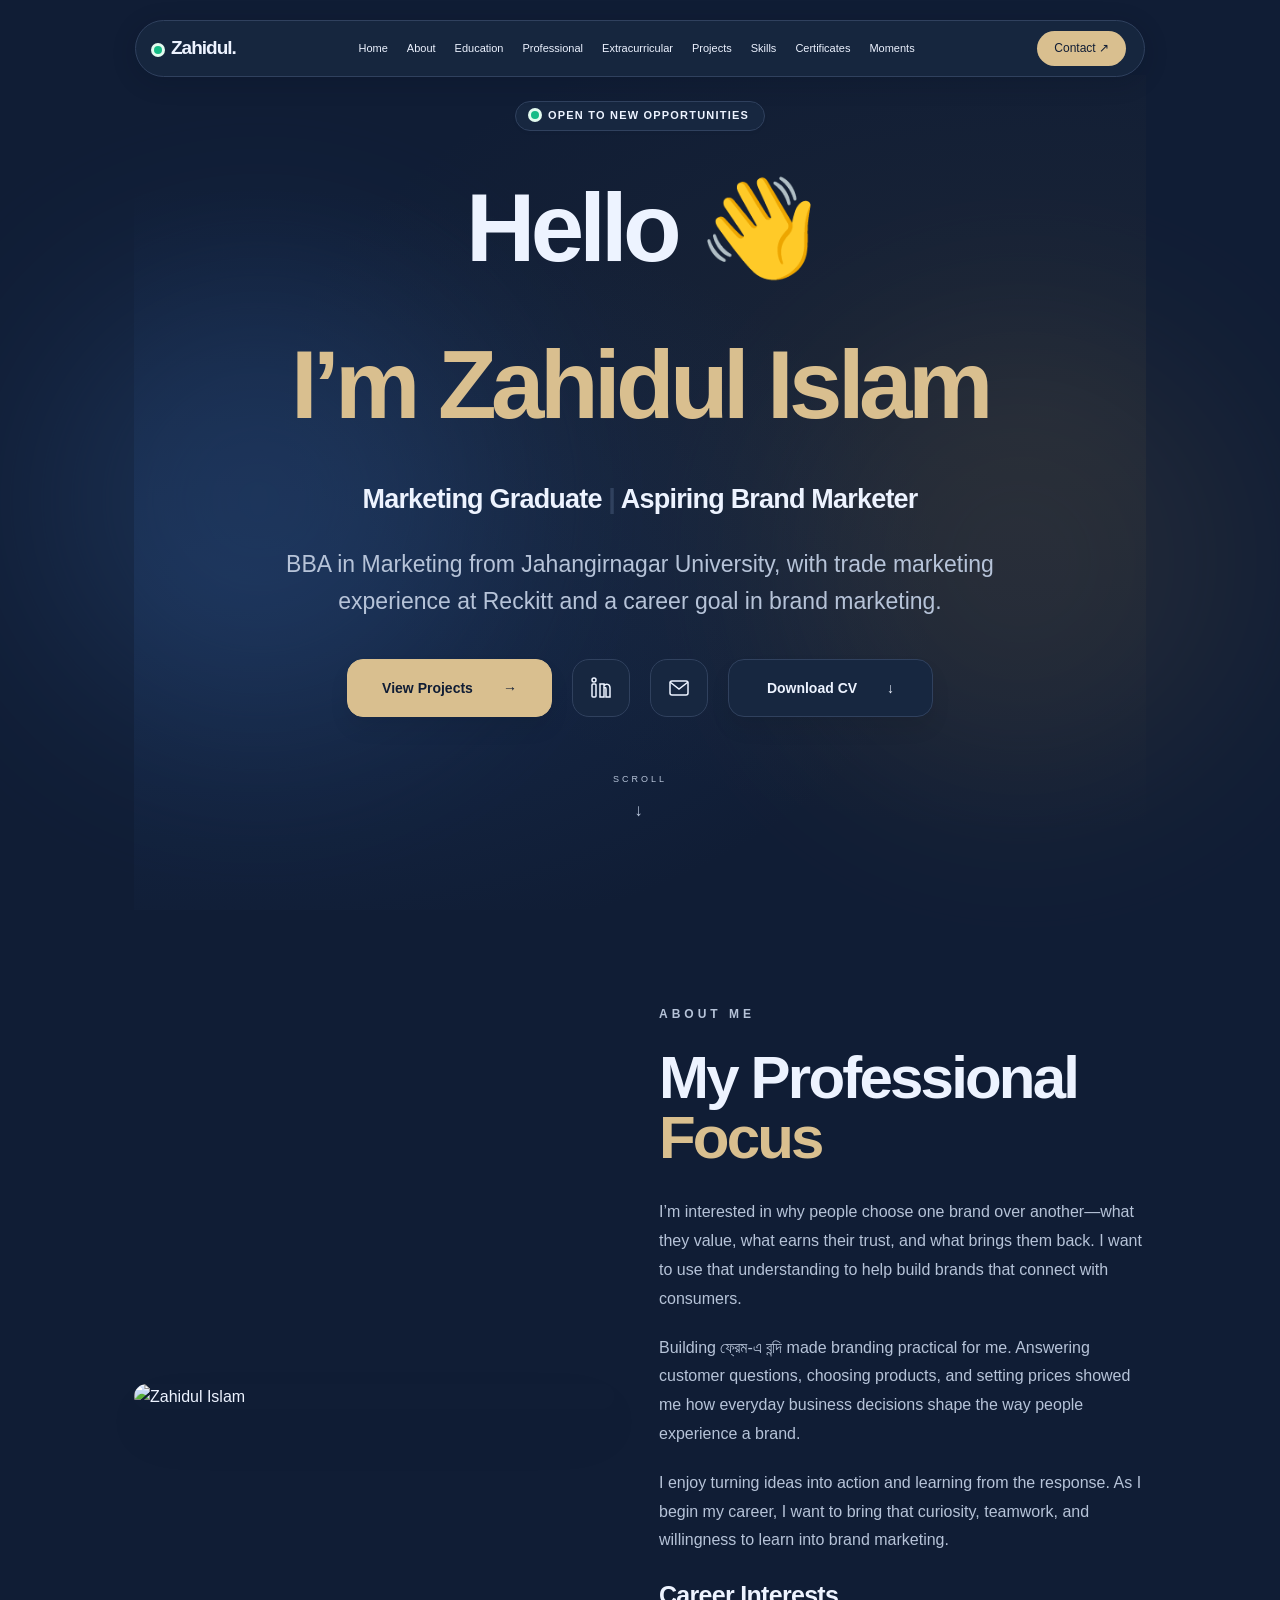
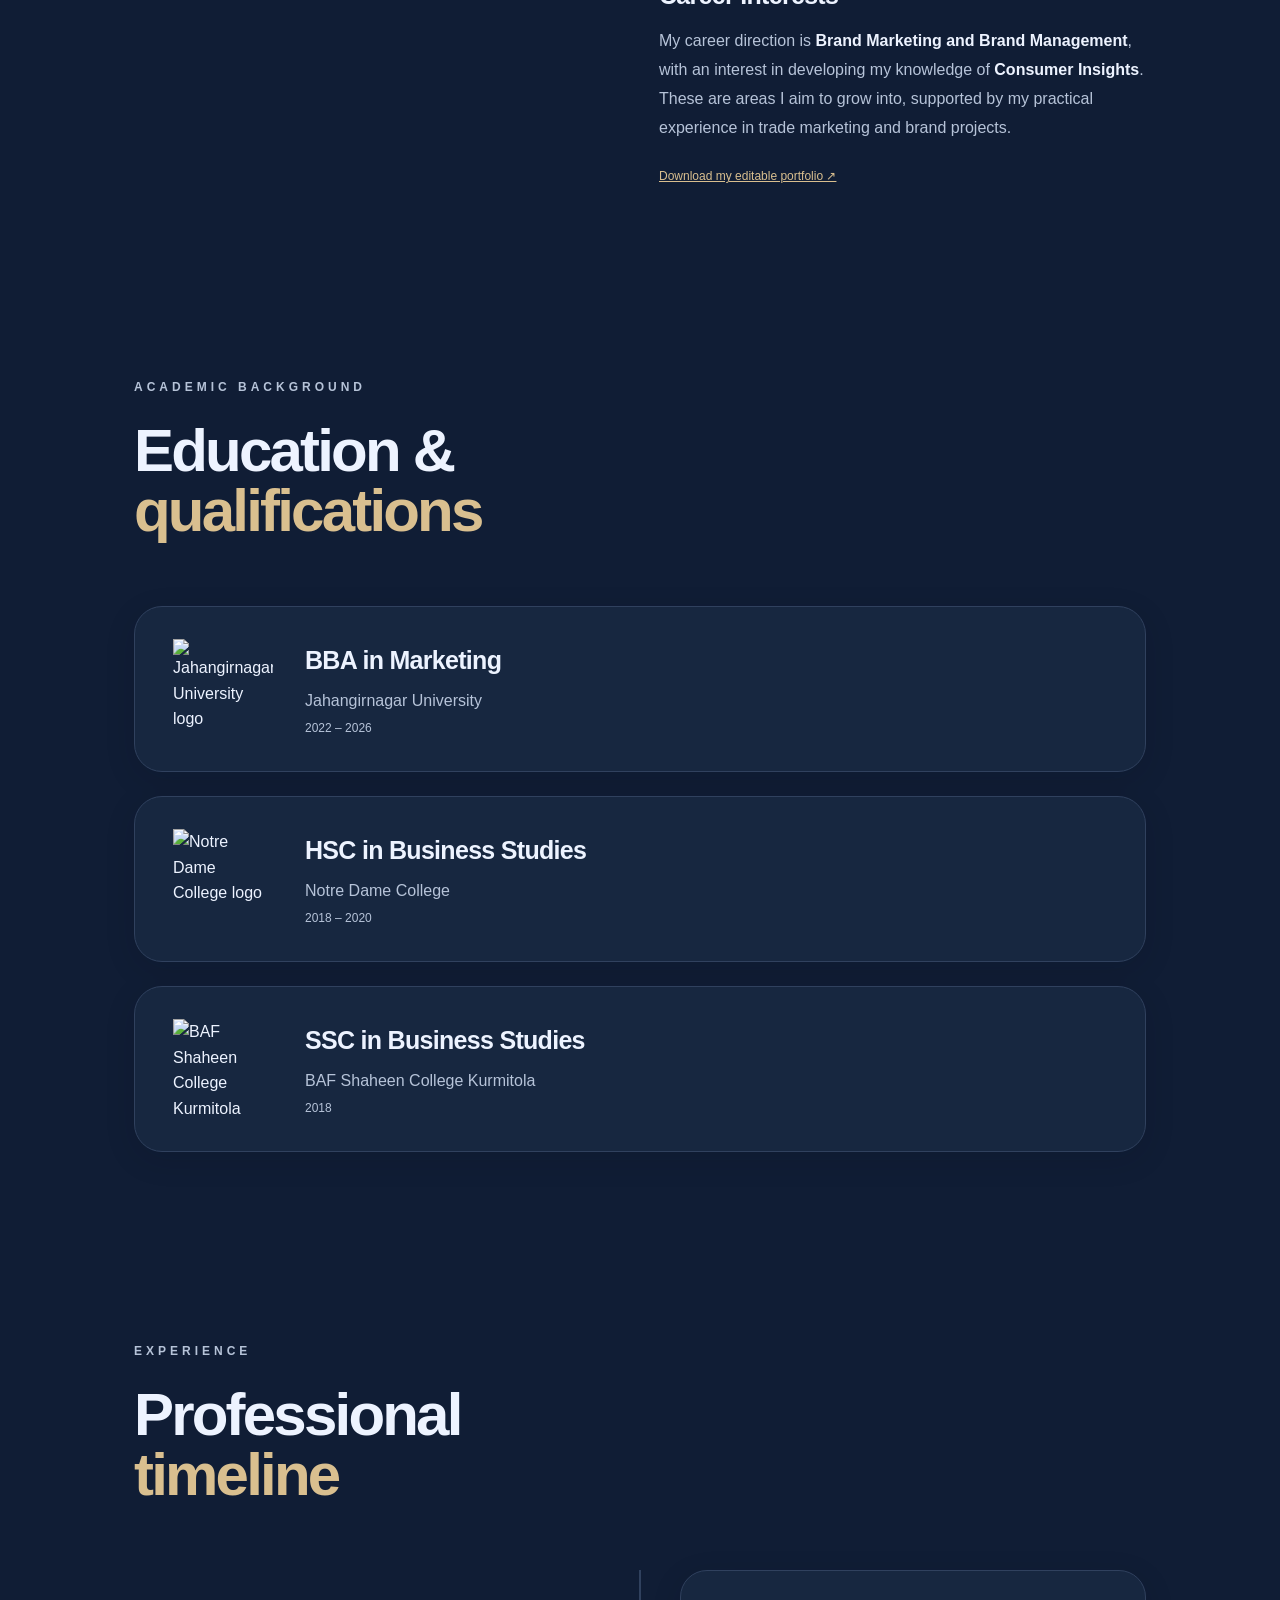
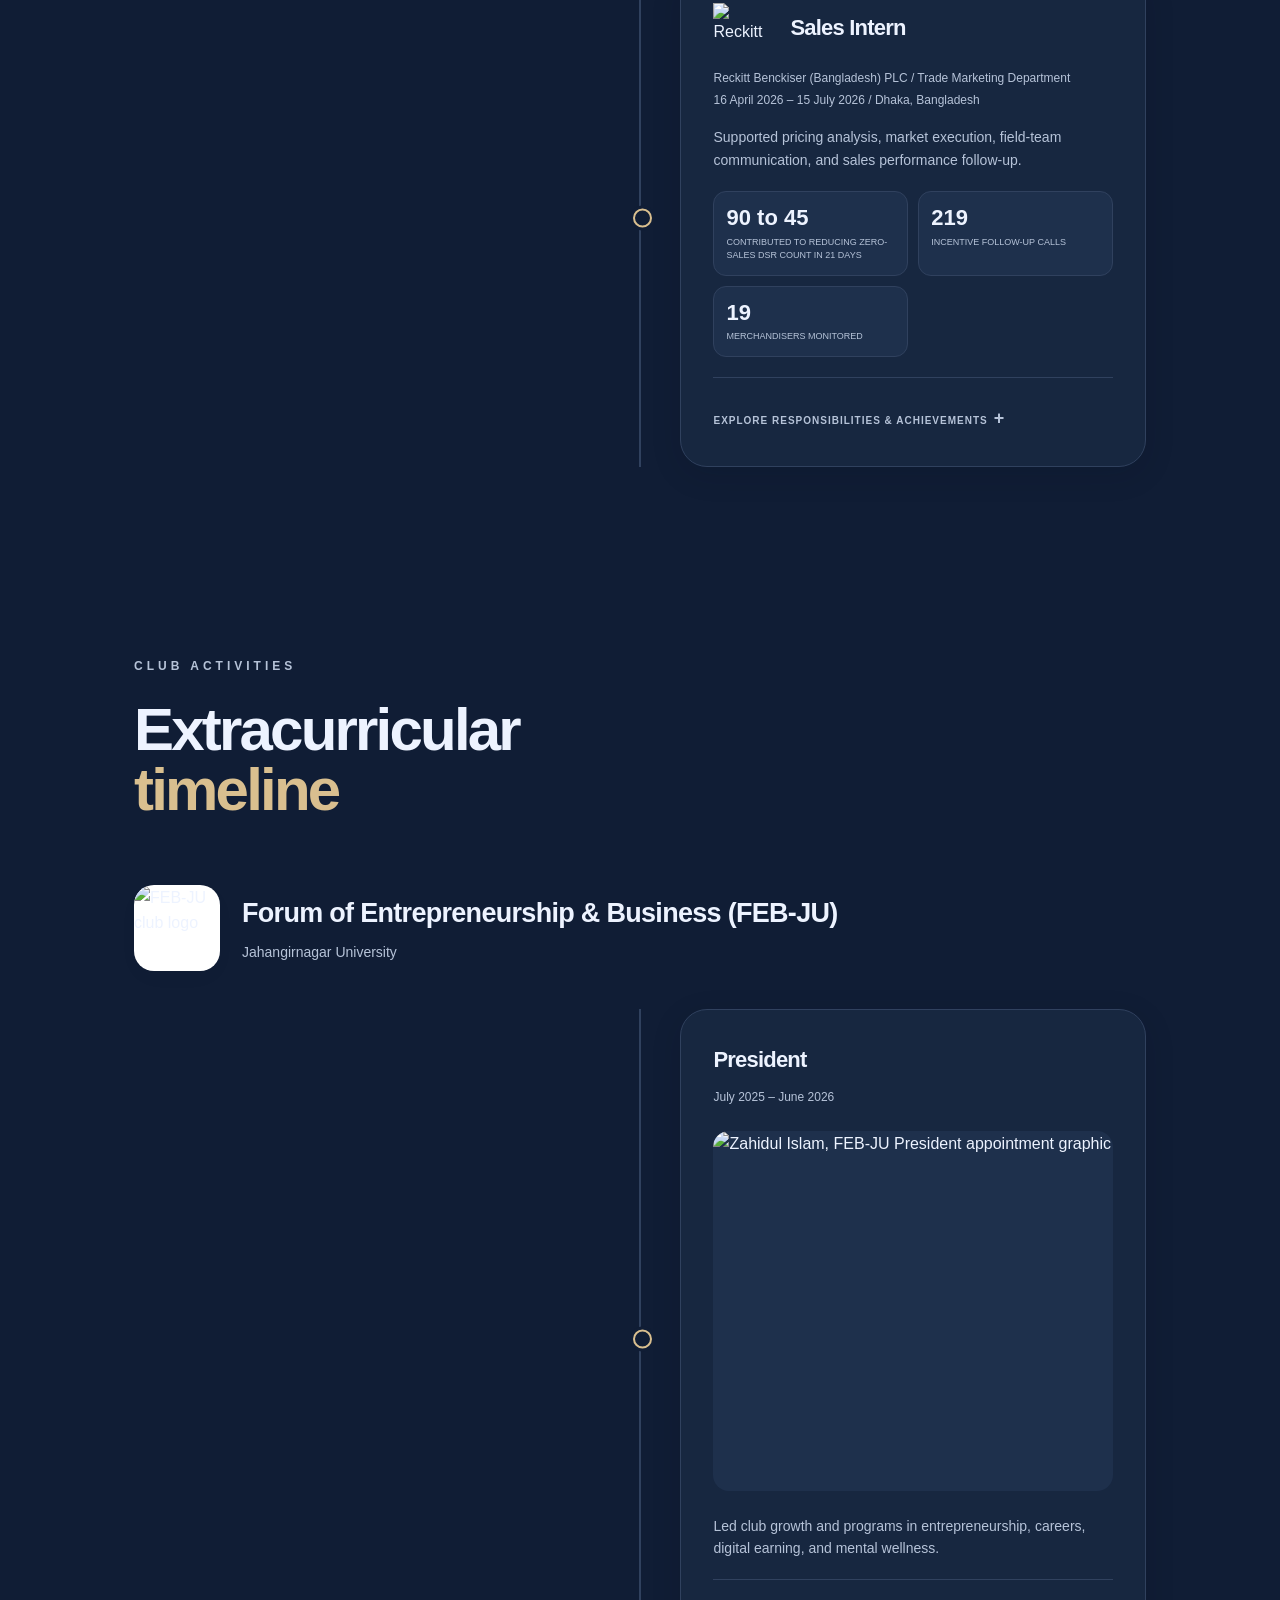
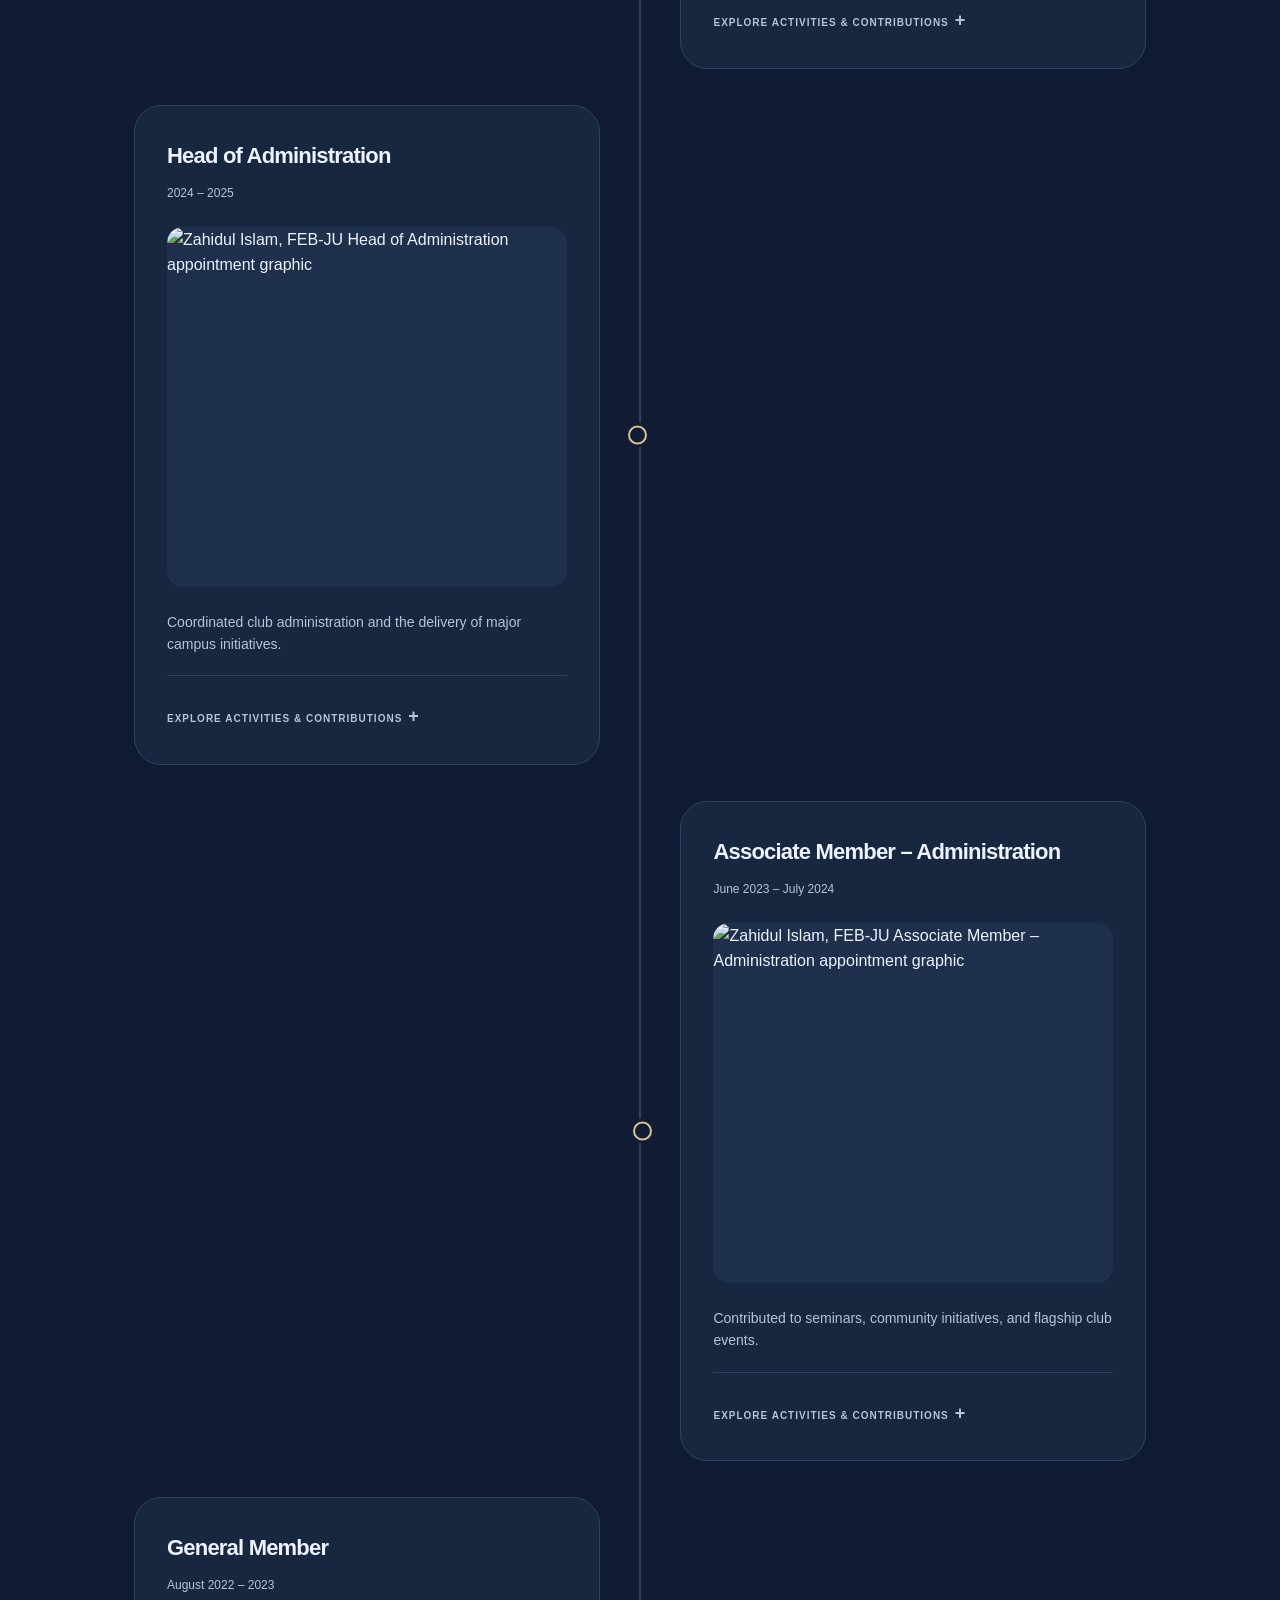
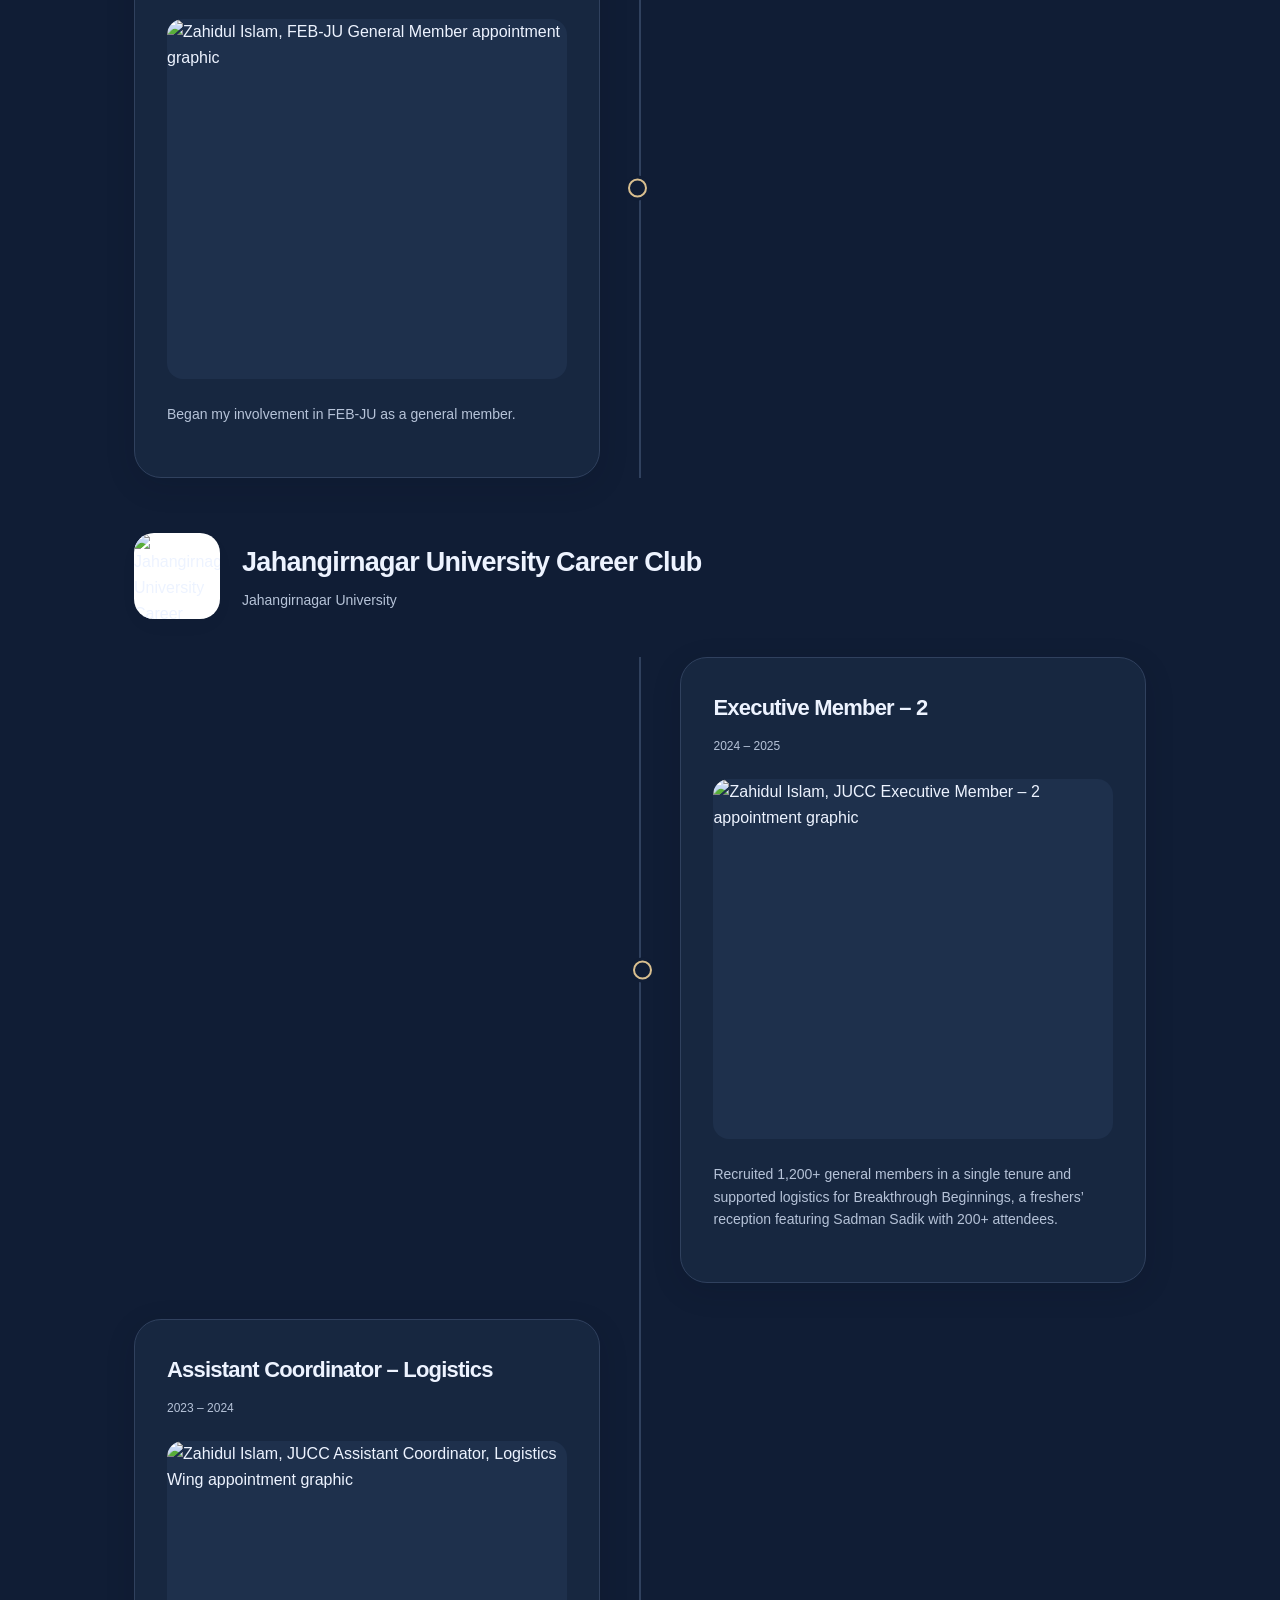
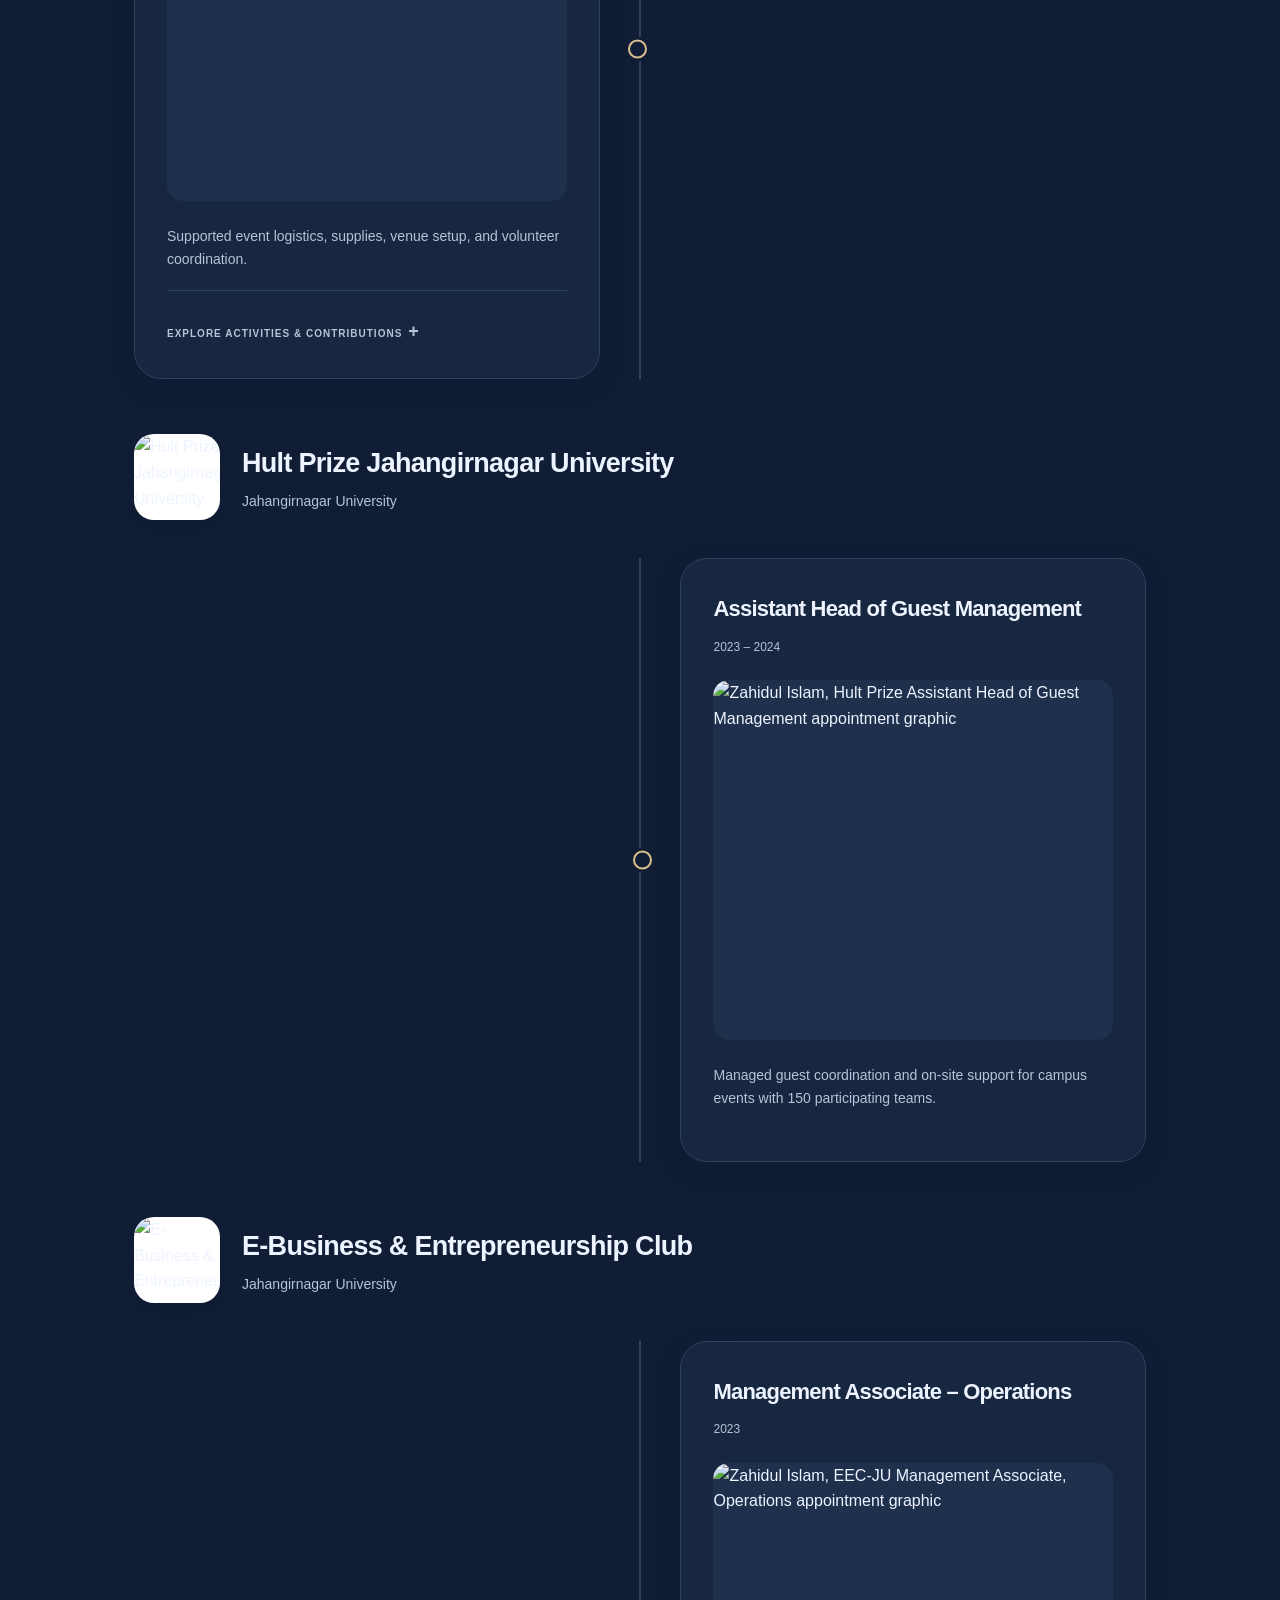
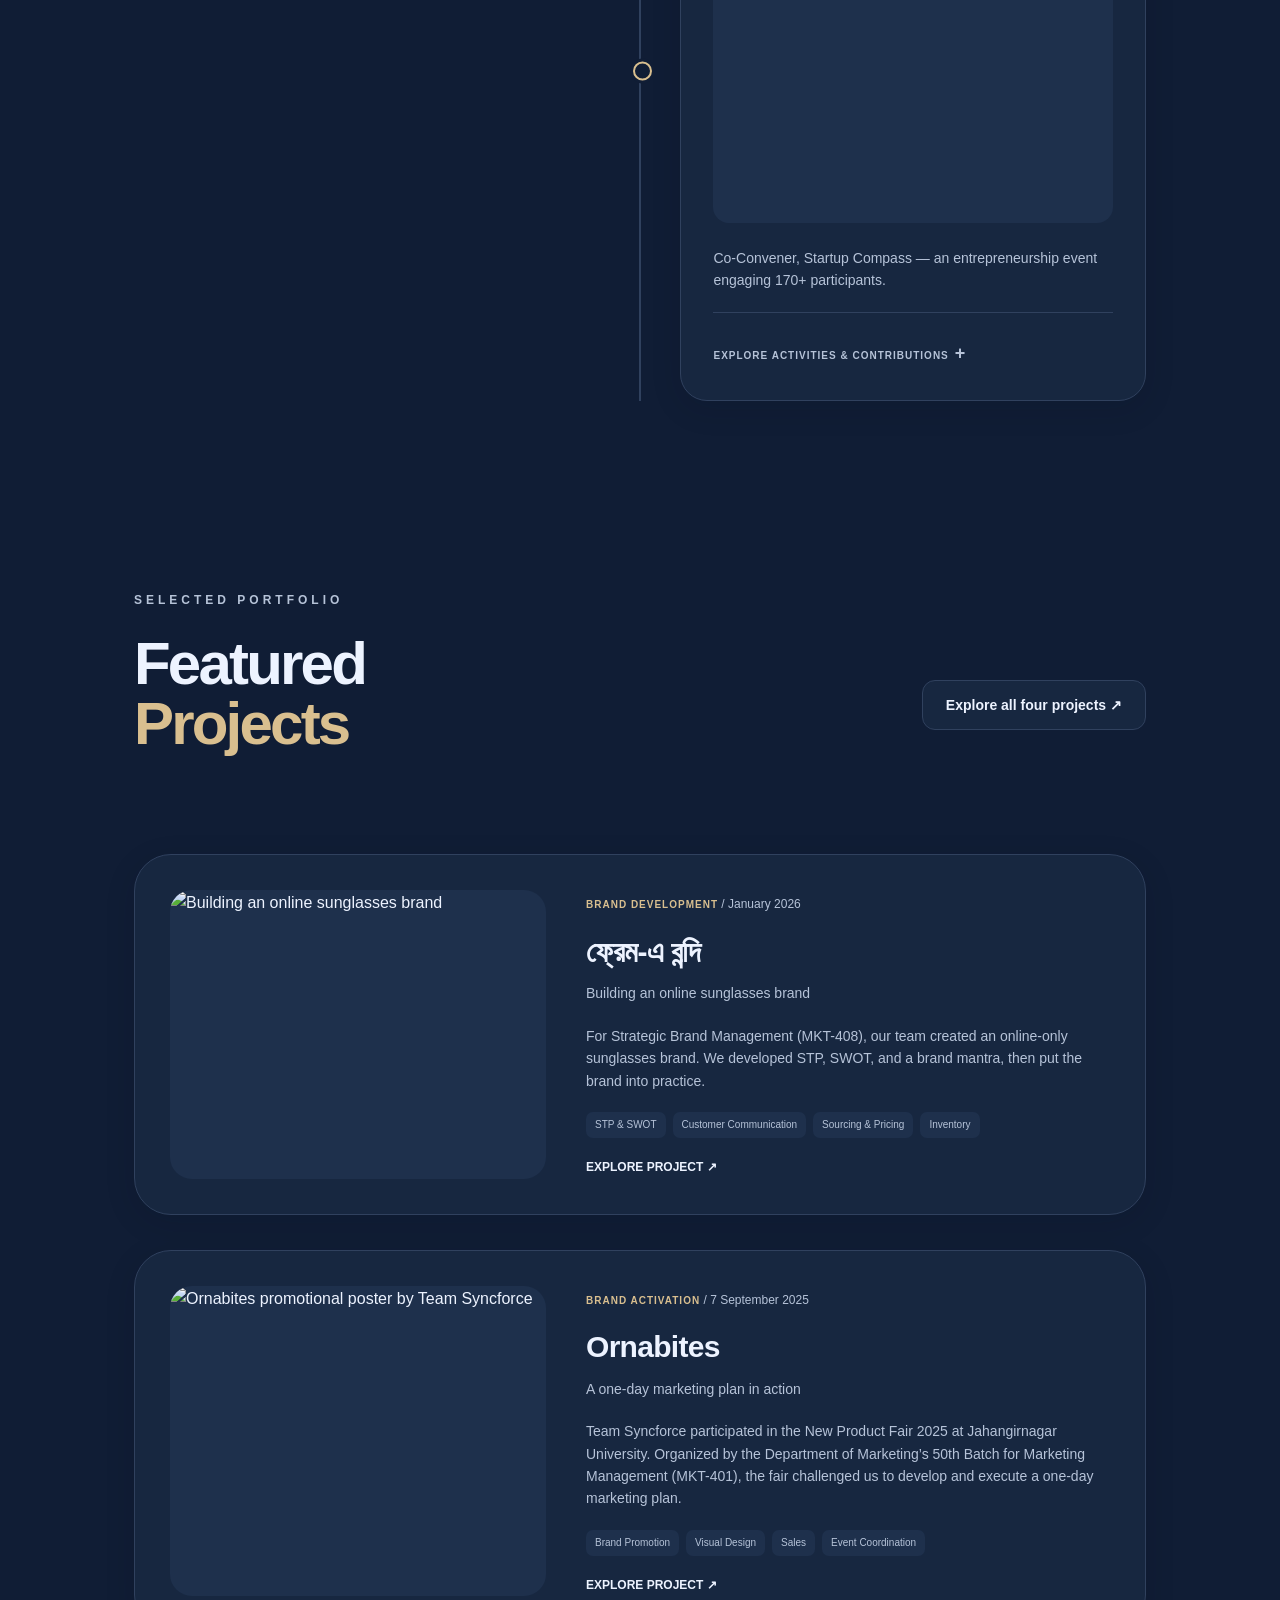
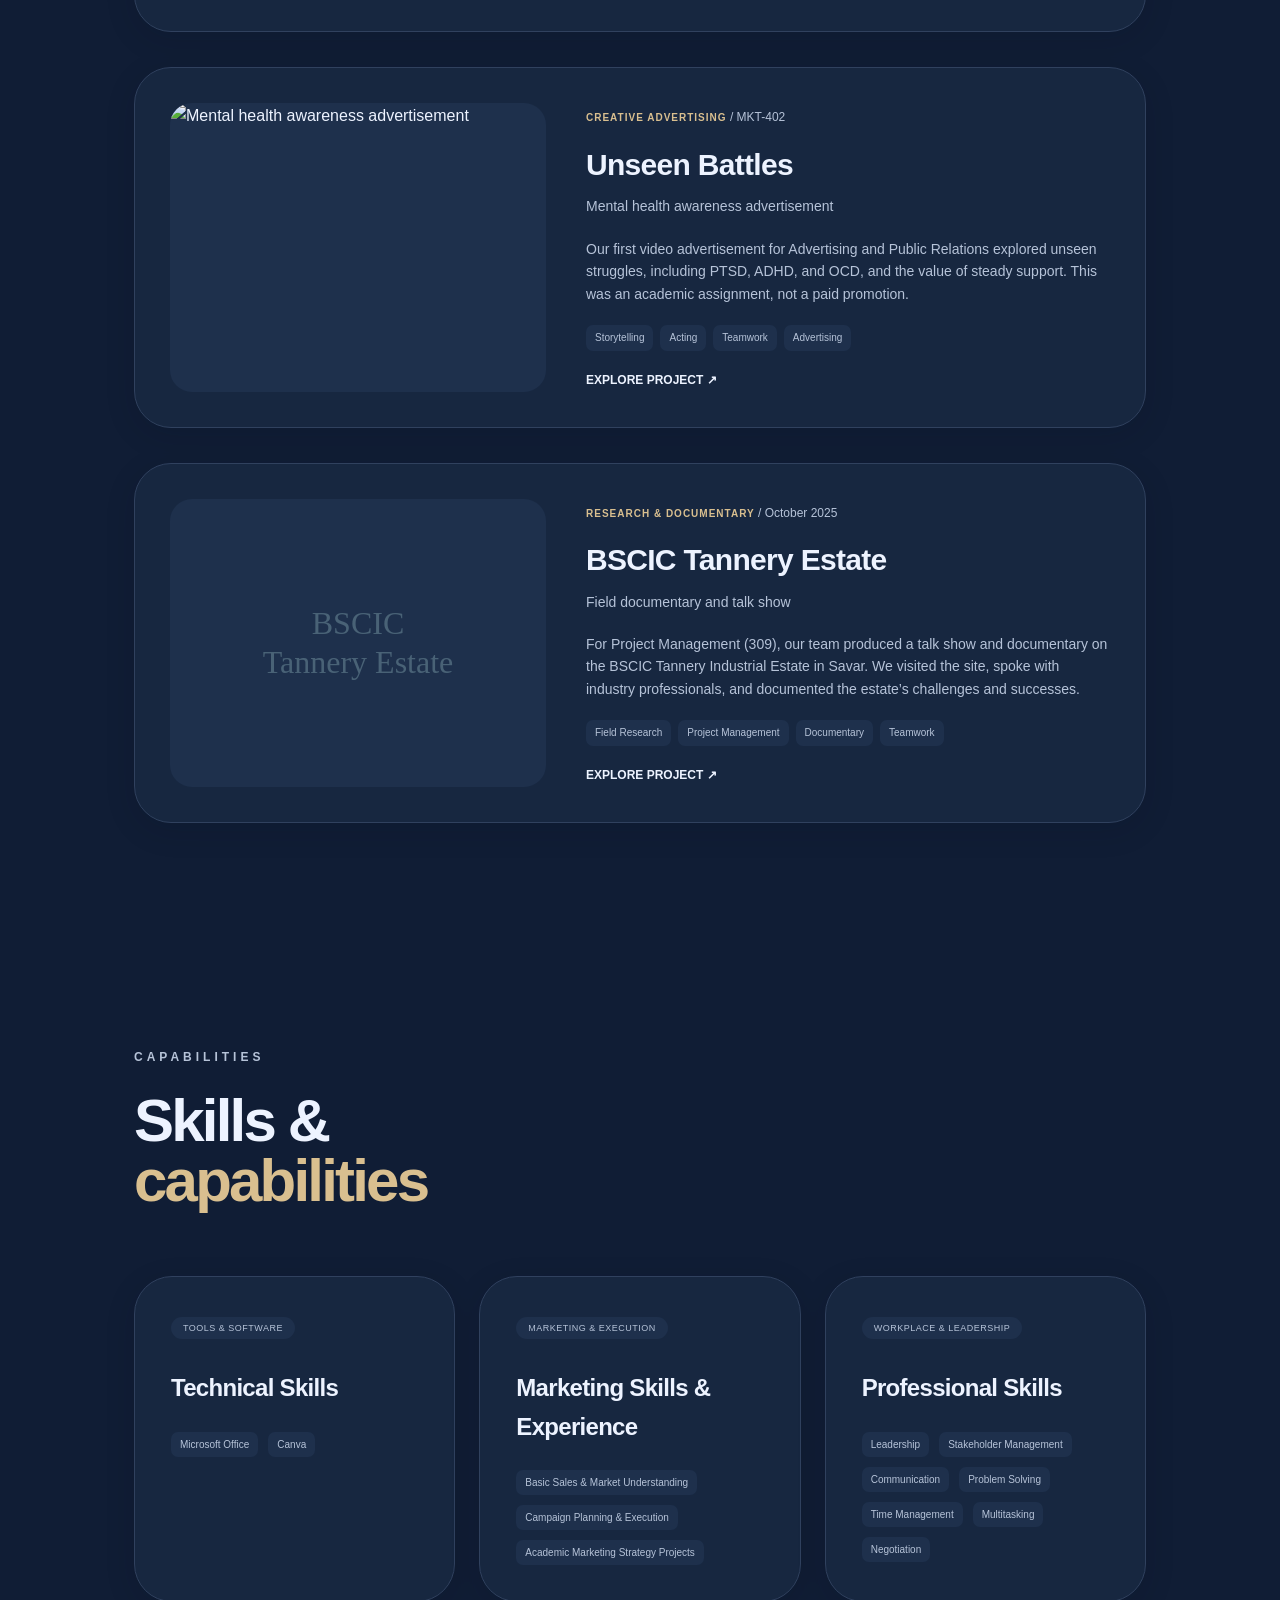
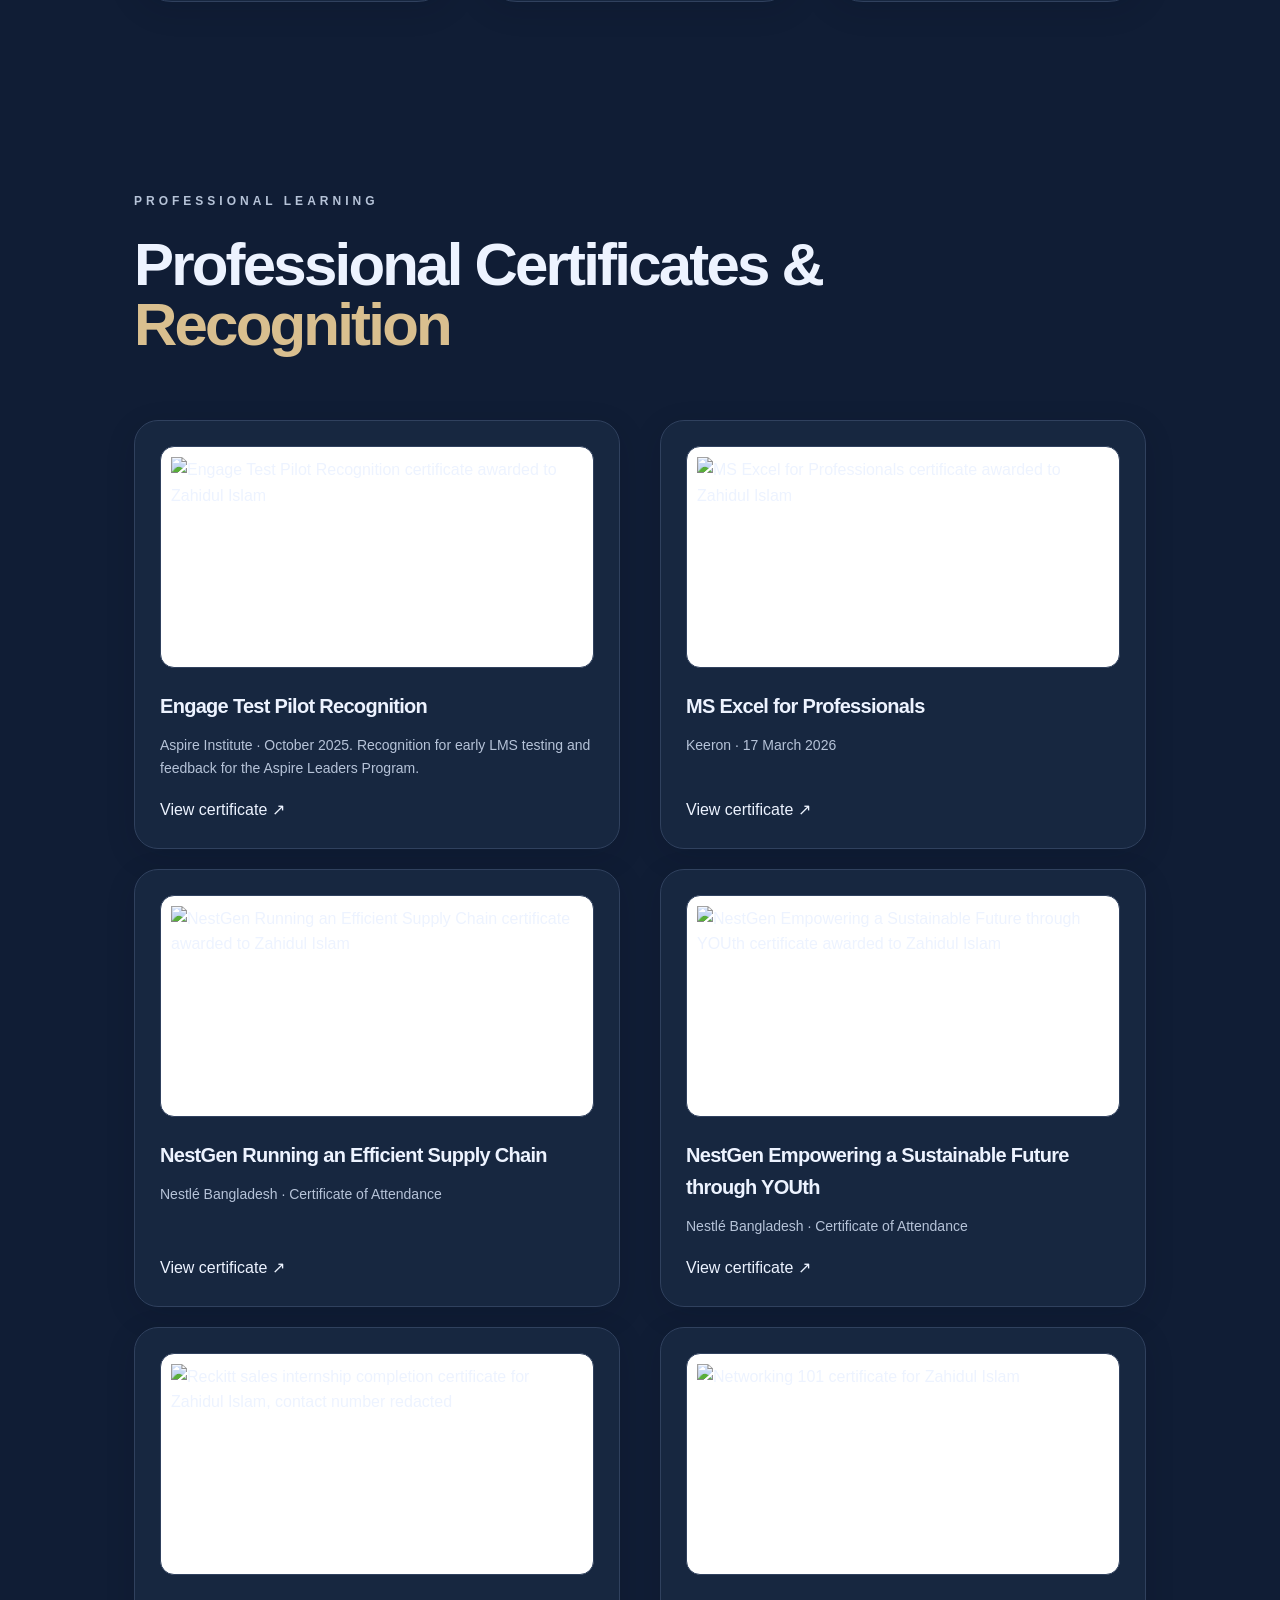
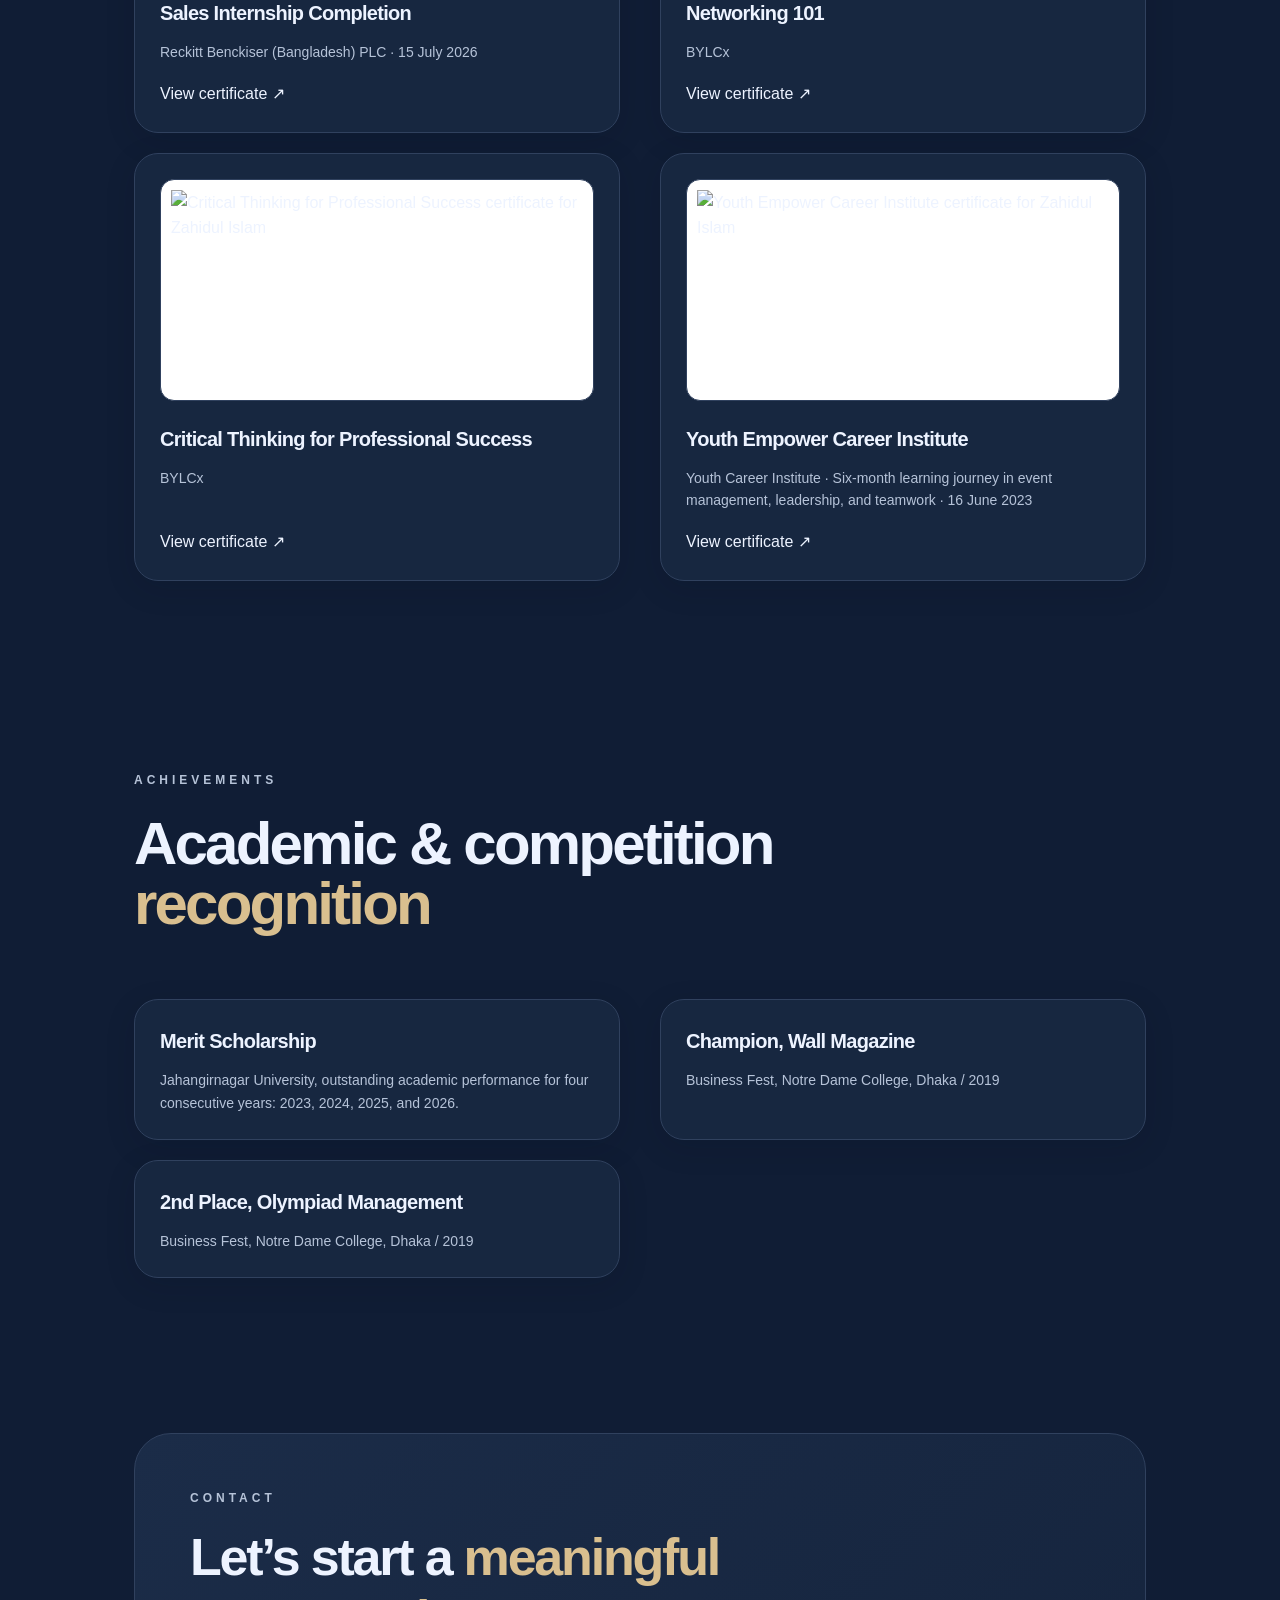
==== index.html @ faadec03 "Add files via upload" ====
<!doctype html><html lang="en"><head><meta charset="utf-8"><meta name="viewport" content="width=device-width,initial-scale=1"><title>Zahidul Islam | Profile Portfolio</title><meta name="description" content="Marketing graduate from Jahangirnagar University. Explore Zahidul Islam’s trade marketing experience, brand projects, and student leadership."><link rel="stylesheet" href="/fonts.css"><link rel="stylesheet" href="/style.css"><link rel="icon" href="/favicon.ico" sizes="any"><link rel="icon" type="image/svg+xml" href="/favicon.svg"><link rel="apple-touch-icon" href="/apple-touch-icon.png"></head><body><div class="cursor-glow" aria-hidden="true"></div><header><a class="brand" href="/"><i class="green"></i>Zahidul.</a><button class="menu" aria-expanded="false" aria-controls="navlinks">Menu</button><nav class="navlinks" id="navlinks" aria-label="Main navigation"><a href="/">Home</a><a href="/#about">About</a><a href="/#education">Education</a><a href="/#experience">Professional</a><a href="/#extracurricular">Extracurricular</a><a href="/#projects">Projects</a><a href="/#skills">Skills</a><a href="/#certificates">Certificates</a><a href="/#moments">Moments</a></nav><a class="contact-link" href="/#contact">Contact ↗</a></header><main><section class="hero"><div class="status"><i class="green"></i>OPEN TO NEW OPPORTUNITIES</div><h1>Hello <b class="wave" aria-hidden="true">👋</b><span class="animated-name" aria-label="I’m Zahidul Islam"><i style="--i:0">I</i><i style="--i:1">’</i><i style="--i:2">m</i><i style="--i:3">&nbsp;</i><i style="--i:4">Z</i><i style="--i:5">a</i><i style="--i:6">h</i><i style="--i:7">i</i><i style="--i:8">d</i><i style="--i:9">u</i><i style="--i:10">l</i><i style="--i:11">&nbsp;</i><i style="--i:12">I</i><i style="--i:13">s</i><i style="--i:14">l</i><i style="--i:15">a</i><i style="--i:16">m</i></span></h1><h2>Marketing Graduate <span class="dot-divider">|</span> Aspiring Brand Marketer</h2><p>BBA in Marketing from Jahangirnagar University, with trade marketing experience at Reckitt and a career goal in brand marketing.</p><div class="actions"><a class="btn" href="/#projects">View Projects <span>→</span></a><a class="social-icon" aria-label="LinkedIn profile" href="https://www.linkedin.com/in/zahidul-islam1766" target="_blank" rel="noopener"><svg viewBox="0 0 24 24" fill="none" stroke="currentColor" stroke-width="1.5" aria-hidden="true"><rect x="3" y="8" width="4" height="13" rx="1"/><circle cx="5" cy="4" r="2"/><path d="M11 21V8h4v2c2-3 6-2 6 2v9h-4v-8c0-2-2-2-2 0v8z"/></svg></a><a class="social-icon" aria-label="Send email" href="mailto:zahidul.faysal02@gmail.com"><svg viewBox="0 0 24 24" fill="none" stroke="currentColor" stroke-width="1.5" aria-hidden="true"><rect x="3" y="5" width="18" height="14" rx="2"/><path d="m3 6 9 7 9-7"/></svg></a><a class="btn secondary" href="/assets/Zahidul-Islam-CV.pdf" download="Zahidul-Islam-CV.pdf">Download CV <span aria-hidden="true">↓</span></a></div><a class="scroll-cue" href="#about">SCROLL<span>↓</span></a></section>
<section class="section about" id="about"><img class="portrait" src="/assets/zahidul-full-portrait.png" alt="Zahidul Islam" width="1427" height="1102"><div><div class="kicker">About Me</div><h2>My Professional <span>Focus</span></h2><p>I’m interested in why people choose one brand over another—what they value, what earns their trust, and what brings them back. I want to use that understanding to help build brands that connect with consumers.</p><p>Building ফ্রেম-এ বন্দি made branding practical for me. Answering customer questions, choosing products, and setting prices showed me how everyday business decisions shape the way people experience a brand.</p><p>I enjoy turning ideas into action and learning from the response. As I begin my career, I want to bring that curiosity, teamwork, and willingness to learn into brand marketing.</p><div class="career-interests"><h3>Career Interests</h3><p>My career direction is <strong>Brand Marketing and Brand Management</strong>, with an interest in developing my knowledge of <strong>Consumer Insights</strong>. These are areas I aim to grow into, supported by my practical experience in trade marketing and brand projects.</p></div><a class="download" href="/assets/Zahidul_Islam_Portfolio.pptx" download>Download my editable portfolio ↗</a></div></section>
<section class="section" id="education"><div class="kicker">Academic Background</div><h2>Education & <span>qualifications</span></h2><div class="education-list">
<article class="education-entry"><img src="/assets/ju-logo-updated.jpg" alt="Jahangirnagar University logo" loading="lazy" width="790" height="452"><div><h3>BBA in Marketing</h3><p>Jahangirnagar University</p><div class="meta">2022 – 2026</div></div></article>
<article class="education-entry"><img src="/assets/ndc-logo-v2.png" alt="Notre Dame College logo" loading="lazy" width="554" height="554"><div><h3>HSC in Business Studies</h3><p>Notre Dame College</p><div class="meta">2018 – 2020</div></div></article>
<article class="education-entry"><img src="/assets/baf-logo.png" alt="BAF Shaheen College Kurmitola logo" loading="lazy" width="165" height="148"><div><h3>SSC in Business Studies</h3><p>BAF Shaheen College Kurmitola</p><div class="meta">2018</div></div></article>
</div></section>
<section class="section" id="experience"><div class="kicker">Experience</div><h2>Professional <span>timeline</span></h2><div class="timeline">
<article class="experience"><div class="role-heading"><img class="employer-logo" src="/assets/reckitt-logo.svg" alt="Reckitt logo" width="104" height="55"><h3>Sales Intern</h3></div><div class="meta">Reckitt Benckiser (Bangladesh) PLC / Trade Marketing Department<br>16 April 2026 – 15 July 2026 / Dhaka, Bangladesh</div><p class="lead">Supported pricing analysis, market execution, field-team communication, and sales performance follow-up.</p><div class="metrics"><div><strong>90 to 45</strong><small>CONTRIBUTED TO REDUCING ZERO-SALES DSR COUNT IN 21 DAYS</small></div><div><strong>219</strong><small>INCENTIVE FOLLOW-UP CALLS</small></div><div><strong>19</strong><small>MERCHANDISERS MONITORED</small></div></div><details><summary>Explore responsibilities &amp; achievements</summary><div class="responsibility-groups"><div class="responsibility-group"><h4>Pricing Analysis</h4><ul><li>Updated online competitor prices twice weekly to support pricing and market-positioning decisions.</li><li>Calculated Effective Trade Price after discounts and trade offers to support trade-pricing evaluation.</li></ul></div><div class="responsibility-group"><h4>Market Execution</h4><ul><li>Visited distribution houses and retail outlets to observe sales operations, target execution, retailer relationships, and market activities.</li><li>Maintained the CM Tracker to monitor 19 merchandisers, shelf space, and product placement across outlets.</li></ul></div><div class="responsibility-group"><h4>Field-Team Follow-up</h4><ul><li>Contributed to reducing the zero-sales DSR count from 90 to 45 within 21 days through follow-up.</li><li>Conducted 219 calls regarding DSR incentive awareness and performance achievement.</li></ul></div><div class="responsibility-group"><h4>Data Analysis</h4><ul><li>Updated Eco SKU mapping files by brand, variant, and pack size.</li><li>Analyzed population, household, income, and expenditure data using BBS Census and HIES datasets.</li></ul></div></div></details></article>
</div></section>
<section class="section" id="extracurricular"><div class="kicker">Club Activities</div><h2>Extracurricular <span>timeline</span></h2><div class="club-group" id="feb-ju"><div class="club-heading"><img class="club-logo" src="/assets/feb-logo.jpg" alt="FEB-JU club logo" width="1948" height="1948"><div><h3>Forum of Entrepreneurship & Business (FEB-JU)</h3><p>Jahangirnagar University</p></div></div><div class="timeline"><article class="experience"><h4>President</h4><div class="meta">July 2025 – June 2026</div><img class="feb-role-photo" src="/assets/feb-president-role.jpg" alt="Zahidul Islam, FEB-JU President appointment graphic" loading="lazy" width="1600" height="1600"><p class="lead">Led club growth and programs in entrepreneurship, careers, digital earning, and mental wellness.</p><details><summary>Explore activities & contributions</summary><ul class="activity-list"><li><strong>Interactive Cares Workshop</strong><br>Hosted a session with 150+ students on earning through game map creation.</li><li><strong>Business & Mental Wellness Seminar</strong><br>Organized with Grameen Digital Healthcare Solutions, engaging 80+ students.</li><li><strong>FUTUREMAKERS Roadshow</strong><br>Organized Grameenphone’s roadshow at Jahangirnagar University with 230+ participants.</li><li><strong>Food Carnival</strong><br>Organized stalls where 30+ students prepared and sold food, encouraging them to explore entrepreneurship.</li><li><strong>BizQ 2.0</strong><br>Directed competition planning and delivery for 230+ participants, including participant selection, final rounds on campus, and team operations.</li><li><strong>Club Expansion &amp; Student Engagement</strong><br>Brought in and integrated around 200 new members. Arranged sessions on career development, digital earning, and mental well-being to increase involvement and strengthen external connections.</li><li><strong>Career Ragging 2.0</strong><br>Led the team in organizing the event with partner Transform BD, connecting student ambitions with professional insights through speaker sessions, questions, and direct interaction.</li></ul></details></article><article class="experience"><h4>Head of Administration</h4><div class="meta">2024 – 2025</div><img class="feb-role-photo" src="/assets/feb-admin-role.jpg" alt="Zahidul Islam, FEB-JU Head of Administration appointment graphic" loading="lazy" width="864" height="960"><p class="lead">Coordinated club administration and the delivery of major campus initiatives.</p><details><summary>Explore activities & contributions</summary><ul class="activity-list"><li><strong>Anti-Discrimination Graffiti Project</strong><br>Convened a seven-day project, coordinating smooth execution and active student involvement.</li><li><strong>Food Carnival</strong><br>Organized an event with 30+ student-led stalls, later sponsored by Ahar.</li><li><strong>BRAC Bank Career Talk</strong><br>Organized the event for 350+ participants and facilitated on-campus interviews for 45+ students, with many advancing to the next stage.</li></ul></details></article><article class="experience"><h4>Associate Member – Administration</h4><div class="meta">June 2023 – July 2024</div><img class="feb-role-photo" src="/assets/feb-associate-role.jpg" alt="Zahidul Islam, FEB-JU Associate Member – Administration appointment graphic" loading="lazy" width="877" height="1240"><p class="lead">Contributed to seminars, community initiatives, and flagship club events.</p><details><summary>Explore activities & contributions</summary><ul class="activity-list"><li><strong>Freelancing Career Seminar</strong><br>Led a seminar with 60+ participants.</li><li><strong>Tree Plantation Drive</strong><br>Led an initiative that planted 30 trees.</li><li><strong>FEBx Edge</strong><br>Co-convened the five-day flagship event with 60+ participants per session, including the final and prize-giving.</li><li><strong>Shanta Securities Seminar</strong><br>Contributed as co-convener to a seminar with 300+ participants.</li></ul></details></article><article class="experience"><h4>General Member</h4><div class="meta">August 2022 – 2023</div><img class="feb-role-photo" src="/assets/feb-general-role.jpg" alt="Zahidul Islam, FEB-JU General Member appointment graphic" loading="lazy" width="1600" height="1600"><p class="lead">Began my involvement in FEB-JU as a general member.</p></article></div></div><div class="club-group" id="jucc"><div class="club-heading"><img class="club-logo" src="/assets/jucc-logo.jpg" alt="Jahangirnagar University Career Club logo" width="960" height="896"><div><h3>Jahangirnagar University Career Club</h3><p>Jahangirnagar University</p></div></div><div class="timeline"><article class="experience"><h4>Executive Member – 2</h4><div class="meta">2024 – 2025</div><img class="feb-role-photo" src="/assets/jucc-executive-role.jpg" alt="Zahidul Islam, JUCC Executive Member – 2 appointment graphic" loading="lazy" width="960" height="960"><p class="lead">Recruited 1,200+ general members in a single tenure and supported logistics for Breakthrough Beginnings, a freshers’ reception featuring Sadman Sadik with 200+ attendees.</p></article><article class="experience"><h4>Assistant Coordinator – Logistics</h4><div class="meta">2023 – 2024</div><img class="feb-role-photo" src="/assets/jucc-logistics-role.jpg" alt="Zahidul Islam, JUCC Assistant Coordinator, Logistics Wing appointment graphic" loading="lazy" width="2048" height="2048"><p class="lead">Supported event logistics, supplies, venue setup, and volunteer coordination.</p><details><summary>Explore activities & contributions</summary><ul class="activity-list"><li>Coordinated logistics and operational arrangements for BBQ events, ensuring smooth execution.</li><li>Managed event supplies, resource allocation, and distribution based on demand.</li><li>Supported venue decoration, setup, and overall event organization.</li><li>Coordinated with team members to ensure timely delivery of necessary materials and supplies.</li><li>Assisted in volunteer recruitment and coordination to ensure adequate volunteer support for event activities.</li><li>Collaborated with the team to maintain operational efficiency and deliver successful events.</li></ul></details></article></div></div><div class="club-group" id="hult-prize"><div class="club-heading"><img class="club-logo" src="/assets/hult-logo.jpeg" alt="Hult Prize Jahangirnagar University logo" width="160" height="148"><div><h3>Hult Prize Jahangirnagar University</h3><p>Jahangirnagar University</p></div></div><div class="timeline"><article class="experience"><h4>Assistant Head of Guest Management</h4><div class="meta">2023 – 2024</div><img class="feb-role-photo" src="/assets/hult-guest-management-role.jpg" alt="Zahidul Islam, Hult Prize Assistant Head of Guest Management appointment graphic" loading="lazy" width="960" height="960"><p class="lead">Managed guest coordination and on-site support for campus events with 150 participating teams.</p></article></div></div><div class="club-group" id="eec-ju"><div class="club-heading"><img class="club-logo" src="/assets/eec-logo-v2.jpeg" alt="E-Business & Entrepreneurship Club, Jahangirnagar University logo" width="447" height="447"><div><h3>E-Business & Entrepreneurship Club</h3><p>Jahangirnagar University</p></div></div><div class="timeline"><article class="experience"><h4>Management Associate – Operations</h4><div class="meta">2023</div><img class="feb-role-photo" src="/assets/eec-operations-role.jpg" alt="Zahidul Islam, EEC-JU Management Associate, Operations appointment graphic" loading="lazy" width="1080" height="1080"><p class="lead">Co-Convener, Startup Compass — an entrepreneurship event engaging 170+ participants.</p><details><summary>Explore activities & contributions</summary><h5>Co-Convener | Entrepreneurship Event (Startup Compass)</h5><ul class="activity-list"><li>Co-organized an entrepreneurship-focused event that engaged 170+ participants, promoting startup awareness and student involvement in entrepreneurship.</li><li>Coordinated event planning, logistics, and execution to ensure a smooth experience for 170+ attendees.</li><li>Contributed to speaker session planning and audience engagement on startup opportunities, challenges, and career mentorship.</li><li>Collaborated with the organizing team to drive student outreach, event promotion, and participant engagement.</li></ul></details></article></div></div></section>
<section class="section" id="projects"><div class="heading-row"><div><div class="kicker">Selected Portfolio</div><h2>Featured <span>Projects</span></h2></div><a class="btn secondary" href="/works/">Explore all four projects ↗</a></div><article class="project" data-category="Brand Development" data-search="ফ্রেম-এ বন্দি building an online sunglasses brand for strategic brand management (mkt-408), our team created an online-only sunglasses brand. we developed stp, swot, and a brand mantra, then put the brand into practice. stp &amp; swot customer communication sourcing &amp; pricing inventory"><a class="visual " href="/work/frame-e-bondi/"><img src="/assets/frame-brand.jpg" alt="Building an online sunglasses brand" loading="lazy" width="1280" height="800"></a><div><span class="category">Brand Development</span><span class="meta"> / January 2026</span><h3><a href="/work/frame-e-bondi/">ফ্রেম-এ বন্দি</a></h3><p>Building an online sunglasses brand</p><p>For Strategic Brand Management (MKT-408), our team created an online-only sunglasses brand. We developed STP, SWOT, and a brand mantra, then put the brand into practice.</p><div class="tags"><span>STP & SWOT</span><span>Customer Communication</span><span>Sourcing & Pricing</span><span>Inventory</span></div><a class="more" href="/work/frame-e-bondi/">EXPLORE PROJECT ↗</a></div></article><article class="project" data-category="Brand Activation" data-search="ornabites a one-day marketing plan in action team syncforce participated in the new product fair 2025 at jahangirnagar university. organized by the department of marketing’s 50th batch for marketing management (mkt-401), the fair challenged us to develop and execute a one-day marketing plan. brand promotion visual design sales event coordination"><a class="visual" href="/work/ornabites/"><img src="/assets/ornabites-poster.jpeg" alt="Ornabites promotional poster by Team Syncforce" loading="lazy" width="2048" height="1367"></a><div><span class="category">Brand Activation</span><span class="meta"> / 7 September 2025</span><h3><a href="/work/ornabites/">Ornabites</a></h3><p>A one-day marketing plan in action</p><p>Team Syncforce participated in the New Product Fair 2025 at Jahangirnagar University. Organized by the Department of Marketing’s 50th Batch for Marketing Management (MKT-401), the fair challenged us to develop and execute a one-day marketing plan.</p><div class="tags"><span>Brand Promotion</span><span>Visual Design</span><span>Sales</span><span>Event Coordination</span></div><a class="more" href="/work/ornabites/">EXPLORE PROJECT ↗</a></div></article><article class="project" data-category="Creative Advertising" data-search="unseen battles mental health awareness advertisement our first video advertisement for advertising and public relations explored unseen struggles, including ptsd, adhd, and ocd, and the value of steady support. this was an academic assignment, not a paid promotion. storytelling acting teamwork advertising"><a class="visual " href="/work/awareness-ad/"><img src="/assets/ad-still.jpg" alt="Mental health awareness advertisement" loading="lazy" width="1920" height="1080"></a><div><span class="category">Creative Advertising</span><span class="meta"> / MKT-402</span><h3><a href="/work/awareness-ad/">Unseen Battles</a></h3><p>Mental health awareness advertisement</p><p>Our first video advertisement for Advertising and Public Relations explored unseen struggles, including PTSD, ADHD, and OCD, and the value of steady support. This was an academic assignment, not a paid promotion.</p><div class="tags"><span>Storytelling</span><span>Acting</span><span>Teamwork</span><span>Advertising</span></div><a class="more" href="/work/awareness-ad/">EXPLORE PROJECT ↗</a></div></article><article class="project" data-category="Research & Documentary" data-search="bscic tannery estate field documentary and talk show for project management (309), our team produced a talk show and documentary on the bscic tannery industrial estate in savar. we visited the site, spoke with industry professionals, and documented the estate’s challenges and successes. field research project management documentary teamwork"><a class="visual word doc" href="/work/bscic-documentary/">BSCIC<br>Tannery Estate</a><div><span class="category">Research & Documentary</span><span class="meta"> / October 2025</span><h3><a href="/work/bscic-documentary/">BSCIC Tannery Estate</a></h3><p>Field documentary and talk show</p><p>For Project Management (309), our team produced a talk show and documentary on the BSCIC Tannery Industrial Estate in Savar. We visited the site, spoke with industry professionals, and documented the estate’s challenges and successes.</p><div class="tags"><span>Field Research</span><span>Project Management</span><span>Documentary</span><span>Teamwork</span></div><a class="more" href="/work/bscic-documentary/">EXPLORE PROJECT ↗</a></div></article></section>
<section class="section" id="skills"><div class="kicker">Capabilities</div><h2>Skills & <span>capabilities</span></h2><div class="skills"><div><h3>Technical Skills</h3><div class="tags"><span>Microsoft Office</span><span>Canva</span></div></div><div><h3>Marketing Skills &amp; Experience</h3><div class="tags"><span>Basic Sales &amp; Market Understanding</span><span>Campaign Planning &amp; Execution</span><span>Academic Marketing Strategy Projects</span></div></div><div><h3>Professional Skills</h3><div class="tags"><span>Leadership</span><span>Stakeholder Management</span><span>Communication</span><span>Problem Solving</span><span>Time Management</span><span>Multitasking</span><span>Negotiation</span></div></div></div></section>

<section class="section" id="certificates"><div class="kicker">Professional Learning</div><h2>Professional Certificates &amp; <span>Recognition</span></h2><div class="certificates certificate-gallery"><div class="certificate-card"><a class="certificate-preview" href="/assets/aspire-engage-test-pilot.png" target="_blank" rel="noopener" aria-label="Open Engage Test Pilot Recognition"><img src="/assets/aspire-engage-test-pilot.png" alt="Engage Test Pilot Recognition certificate awarded to Zahidul Islam" loading="lazy" width="1520" height="1406"></a><h3>Engage Test Pilot Recognition</h3><p>Aspire Institute · October 2025. Recognition for early LMS testing and feedback for the Aspire Leaders Program.</p><a class="more" href="/assets/aspire-engage-test-pilot.png" target="_blank" rel="noopener">View certificate ↗</a></div><div class="certificate-card"><a class="certificate-preview" href="/assets/excel-certificate.pdf" target="_blank" rel="noopener" aria-label="Open MS Excel for Professionals"><img src="/assets/excel-certificate.png" alt="MS Excel for Professionals certificate awarded to Zahidul Islam" loading="lazy" width="1263" height="893"></a><h3>MS Excel for Professionals</h3><p>Keeron · 17 March 2026</p><a class="more" href="/assets/excel-certificate.pdf" target="_blank" rel="noopener">View certificate ↗</a></div><div class="certificate-card"><a class="certificate-preview" href="/assets/nestgen-supply-chain.pdf" target="_blank" rel="noopener" aria-label="Open NestGen Running an Efficient Supply Chain"><img src="/assets/nestgen-supply-chain.png" alt="NestGen Running an Efficient Supply Chain certificate awarded to Zahidul Islam" loading="lazy" width="1263" height="893"></a><h3>NestGen Running an Efficient Supply Chain</h3><p>Nestlé Bangladesh · Certificate of Attendance</p><a class="more" href="/assets/nestgen-supply-chain.pdf" target="_blank" rel="noopener">View certificate ↗</a></div><div class="certificate-card"><a class="certificate-preview" href="/assets/nestgen-sustainability.pdf" target="_blank" rel="noopener" aria-label="Open NestGen Empowering a Sustainable Future through YOUth"><img src="/assets/nestgen-sustainability.png" alt="NestGen Empowering a Sustainable Future through YOUth certificate awarded to Zahidul Islam" loading="lazy" width="1263" height="893"></a><h3>NestGen Empowering a Sustainable Future through YOUth</h3><p>Nestlé Bangladesh · Certificate of Attendance</p><a class="more" href="/assets/nestgen-sustainability.pdf" target="_blank" rel="noopener">View certificate ↗</a></div><div class="certificate-card"><a class="certificate-preview" href="/assets/reckitt-certificate-redacted.png" target="_blank" rel="noopener" aria-label="Open Reckitt sales internship completion certificate"><img src="/assets/reckitt-certificate-redacted.png" alt="Reckitt sales internship completion certificate for Zahidul Islam, contact number redacted" loading="lazy" width="1075" height="1464"></a><h3>Sales Internship Completion</h3><p>Reckitt Benckiser (Bangladesh) PLC · 15 July 2026</p><a class="more" href="/assets/reckitt-certificate-redacted.png" target="_blank" rel="noopener">View certificate ↗</a></div><div class="certificate-card"><a class="certificate-preview" href="/assets/certificate-gallery-new-8.png" target="_blank" rel="noopener" aria-label="Open Networking 101 certificate"><img src="/assets/certificate-gallery-new-8.png" alt="Networking 101 certificate for Zahidul Islam" loading="lazy" width="935" height="665"></a><h3>Networking 101</h3><p>BYLCx</p><a class="more" href="/assets/certificate-gallery-new-8.png" target="_blank" rel="noopener">View certificate ↗</a></div><div class="certificate-card"><a class="certificate-preview" href="/assets/certificate-gallery-new-9.png" target="_blank" rel="noopener" aria-label="Open Critical Thinking for Professional Success certificate"><img src="/assets/certificate-gallery-new-9.png" alt="Critical Thinking for Professional Success certificate for Zahidul Islam" loading="lazy" width="935" height="665"></a><h3>Critical Thinking for Professional Success</h3><p>BYLCx</p><a class="more" href="/assets/certificate-gallery-new-9.png" target="_blank" rel="noopener">View certificate ↗</a></div><div class="certificate-card"><a class="certificate-preview" href="/assets/certificate-gallery-new-4.png" target="_blank" rel="noopener" aria-label="Open Youth Empower Career Institute certificate"><img src="/assets/certificate-gallery-new-4.png" alt="Youth Empower Career Institute certificate for Zahidul Islam" loading="lazy" width="1108" height="778"></a><h3>Youth Empower Career Institute</h3><p>Youth Career Institute · Six-month learning journey in event management, leadership, and teamwork · 16 June 2023</p><a class="more" href="/assets/certificate-gallery-new-4.png" target="_blank" rel="noopener">View certificate ↗</a></div></div></section>
<section class="section" id="achievements"><div class="kicker">Achievements</div><h2>Academic & competition <span>recognition</span></h2><div class="certificates"><div><h3>Merit Scholarship</h3><p>Jahangirnagar University, outstanding academic performance for four consecutive years: 2023, 2024, 2025, and 2026.</p></div><div><h3>Champion, Wall Magazine</h3><p>Business Fest, Notre Dame College, Dhaka / 2019</p></div><div><h3>2nd Place, Olympiad Management</h3><p>Business Fest, Notre Dame College, Dhaka / 2019</p></div></div></section>
<section class="contact" id="contact"><div class="kicker">Contact</div><h2>Let’s start a <span>meaningful conversation.</span></h2><p class="lead">Open to opportunities, new challenges, and continued learning as I begin my career in marketing.</p><div class="actions"><a class="btn" href="mailto:zahidul.faysal02@gmail.com">zahidul.faysal02@gmail.com ↗</a><a class="btn secondary" href="https://www.linkedin.com/in/zahidul-islam1766" target="_blank" rel="noopener">Connect on LinkedIn ↗</a></div></section><section class="section" id="moments"><h2>Moments</h2><h3 class="moment-project-title">Reckitt Sales Internship</h3><div class="gallery" id="moment-gallery-1"><figure><img src="/assets/reckitt-moment-1.jpeg" alt="Reckitt Sales Internship — internship moment 1" loading="lazy" width="1536" height="2048"></figure><figure><img src="/assets/reckitt-moment-2.jpeg" alt="Reckitt Sales Internship — internship moment 2" loading="lazy" width="1280" height="960"></figure><figure><img src="/assets/reckitt-moment-3.jpeg" alt="Reckitt Sales Internship — internship moment 3" loading="lazy" width="2048" height="1536"></figure><figure><img src="/assets/reckitt-moment-4.jpeg" alt="Reckitt Sales Internship — internship moment 4" loading="lazy" width="2048" height="1536"></figure><figure><img src="/assets/reckitt-moment-5.jpeg" alt="Reckitt Sales Internship — internship moment 5" loading="lazy" width="2048" height="1536"></figure><figure><img src="/assets/reckitt-moment-6.jpeg" alt="Reckitt Sales Internship — internship moment 6" loading="lazy" width="2048" height="1536"></figure><figure hidden><img src="/assets/reckitt-moment-7.jpeg" alt="Reckitt Sales Internship — internship moment 7" loading="lazy" width="2048" height="1536"></figure><figure hidden><img src="/assets/reckitt-moment-8.jpeg" alt="Reckitt Sales Internship — internship moment 8" loading="lazy" width="941" height="2048"></figure><figure hidden><img src="/assets/reckitt-moment-9.jpeg" alt="Reckitt Sales Internship — internship moment 9" loading="lazy" width="1536" height="2048"></figure><figure hidden><img src="/assets/reckitt-moment-10.jpeg" alt="Reckitt Sales Internship — internship moment 10" loading="lazy" width="1599" height="899"></figure><figure hidden><img src="/assets/reckitt-moment-11.jpeg" alt="Reckitt Sales Internship — internship moment 11" loading="lazy" width="2048" height="1536"></figure></div><button type="button" class="btn secondary gallery-toggle" aria-expanded="false" aria-controls="moment-gallery-1" data-total="11">View all photos (11)</button><h3 class="moment-project-title" style="margin-top:56px">Forum of Entrepreneurship &amp; Business (FEB-JU)</h3><div class="gallery" id="moment-gallery-2"><figure><img src="/assets/club-activity-moment-1.jpg" alt="FEB-JU activity photo 1" loading="lazy" width="414" height="414"></figure><figure><img src="/assets/club-activity-moment-2.jpg" alt="FEB-JU activity photo 2" loading="lazy" width="414" height="414"></figure><figure><img src="/assets/club-activity-moment-3.jpg" alt="FEB-JU activity photo 3" loading="lazy" width="360" height="360"></figure><figure><img src="/assets/club-activity-moment-4.jpg" alt="FEB-JU activity photo 4" loading="lazy" width="414" height="414"></figure><figure><img src="/assets/club-activity-moment-5.jpg" alt="FEB-JU activity photo 5" loading="lazy" width="414" height="414"></figure><figure><img src="/assets/club-activity-moment-6.jpg" alt="FEB-JU activity photo 6" loading="lazy" width="414" height="414"></figure><figure hidden><img src="/assets/club-activity-moment-7.jpg" alt="FEB-JU activity photo 7" loading="lazy" width="414" height="414"></figure><figure hidden><img src="/assets/club-activity-moment-8.jpg" alt="FEB-JU activity photo 8" loading="lazy" width="414" height="414"></figure><figure hidden><img src="/assets/club-activity-moment-9.jpg" alt="FEB-JU activity photo 9" loading="lazy" width="414" height="414"></figure><figure hidden><img src="/assets/club-activity-moment-10.jpg" alt="FEB-JU activity photo 10" loading="lazy" width="414" height="414"></figure><figure hidden><img src="/assets/club-activity-moment-11.jpg" alt="FEB-JU activity photo 11" loading="lazy" width="414" height="414"></figure><figure hidden><img src="/assets/club-activity-moment-12.jpg" alt="FEB-JU activity photo 12" loading="lazy" width="414" height="414"></figure><figure hidden><img src="/assets/club-activity-moment-13.jpg" alt="FEB-JU activity photo 13" loading="lazy" width="414" height="414"></figure><figure hidden><img src="/assets/club-activity-moment-14.jpg" alt="FEB-JU activity photo 14" loading="lazy" width="414" height="414"></figure><figure hidden><img src="/assets/club-activity-moment-15.jpg" alt="FEB-JU activity photo 15" loading="lazy" width="414" height="414"></figure><figure hidden><img src="/assets/club-activity-moment-16.jpg" alt="FEB-JU activity photo 16" loading="lazy" width="414" height="414"></figure><figure hidden><img src="/assets/club-activity-moment-17.jpg" alt="FEB-JU activity photo 17" loading="lazy" width="414" height="414"></figure><figure hidden><img src="/assets/club-activity-moment-18.jpg" alt="FEB-JU activity photo 18" loading="lazy" width="414" height="414"></figure><figure hidden><img src="/assets/club-activity-moment-19.jpg" alt="FEB-JU activity photo 19" loading="lazy" width="414" height="414"></figure><figure hidden><img src="/assets/club-activity-moment-20.jpg" alt="FEB-JU activity photo 20" loading="lazy" width="414" height="414"></figure><figure hidden><img src="/assets/club-activity-moment-21.jpg" alt="FEB-JU activity photo 21" loading="lazy" width="414" height="414"></figure><figure hidden><img src="/assets/club-activity-moment-22.jpg" alt="FEB-JU activity photo 22" loading="lazy" width="414" height="414"></figure><figure hidden><img src="/assets/club-activity-moment-23.jpg" alt="FEB-JU activity photo 23" loading="lazy" width="414" height="414"></figure><figure hidden><img src="/assets/club-activity-moment-24.jpg" alt="FEB-JU activity photo 24" loading="lazy" width="414" height="414"></figure><figure hidden><img src="/assets/club-activity-moment-25.jpg" alt="FEB-JU activity photo 25" loading="lazy" width="414" height="414"></figure><figure hidden><img src="/assets/club-activity-moment-26.jpg" alt="FEB-JU activity photo 26" loading="lazy" width="414" height="414"></figure><figure hidden><img src="/assets/club-activity-moment-27.jpg" alt="FEB-JU activity photo 27" loading="lazy" width="414" height="414"></figure><figure hidden><img src="/assets/club-activity-moment-28.jpg" alt="FEB-JU activity photo 28" loading="lazy" width="414" height="414"></figure><figure hidden><img src="/assets/club-activity-moment-29.jpg" alt="FEB-JU activity photo 29" loading="lazy" width="414" height="414"></figure><figure hidden><img src="/assets/club-activity-moment-30.jpg" alt="FEB-JU activity photo 30" loading="lazy" width="414" height="414"></figure><figure hidden><img src="/assets/club-activity-moment-31.jpg" alt="FEB-JU activity photo 31" loading="lazy" width="414" height="414"></figure><figure hidden><img src="/assets/club-activity-moment-32.jpg" alt="FEB-JU activity photo 32" loading="lazy" width="414" height="414"></figure><figure hidden><img src="/assets/club-activity-moment-33.jpg" alt="FEB-JU activity photo 33" loading="lazy" width="414" height="414"></figure><figure hidden><img src="/assets/club-activity-moment-34.jpg" alt="FEB-JU activity photo 34" loading="lazy" width="414" height="414"></figure><figure hidden><img src="/assets/club-activity-moment-35.jpg" alt="FEB-JU activity photo 35" loading="lazy" width="414" height="414"></figure><figure hidden><img src="/assets/club-activity-moment-36.jpg" alt="FEB-JU activity photo 36" loading="lazy" width="414" height="414"></figure><figure hidden><img src="/assets/club-activity-moment-37.jpg" alt="FEB-JU activity photo 37" loading="lazy" width="414" height="414"></figure><figure hidden><img src="/assets/club-activity-moment-38.jpg" alt="FEB-JU activity photo 38" loading="lazy" width="414" height="414"></figure><figure hidden><img src="/assets/club-activity-moment-39.jpg" alt="FEB-JU activity photo 39" loading="lazy" width="414" height="414"></figure><figure hidden><img src="/assets/club-activity-moment-40.jpg" alt="FEB-JU activity photo 40" loading="lazy" width="414" height="414"></figure><figure hidden><img src="/assets/club-activity-moment-41.jpg" alt="FEB-JU activity photo 41" loading="lazy" width="414" height="414"></figure><figure hidden><img src="/assets/club-activity-moment-42.jpg" alt="FEB-JU activity photo 42" loading="lazy" width="414" height="414"></figure><figure hidden><img src="/assets/club-activity-moment-43.jpg" alt="FEB-JU activity photo 43" loading="lazy" width="414" height="414"></figure><figure hidden><img src="/assets/club-activity-moment-44.jpg" alt="FEB-JU activity photo 44" loading="lazy" width="414" height="414"></figure><figure hidden><img src="/assets/club-activity-moment-45.jpg" alt="FEB-JU activity photo 45" loading="lazy" width="414" height="414"></figure><figure hidden><img src="/assets/club-activity-moment-46.jpg" alt="FEB-JU activity photo 46" loading="lazy" width="414" height="414"></figure><figure hidden><img src="/assets/club-activity-moment-47.jpg" alt="FEB-JU activity photo 47" loading="lazy" width="414" height="414"></figure><figure hidden><img src="/assets/club-activity-moment-48.jpg" alt="FEB-JU activity photo 48" loading="lazy" width="414" height="414"></figure><figure hidden><img src="/assets/club-activity-moment-49.jpg" alt="FEB-JU activity photo 49" loading="lazy" width="414" height="414"></figure><figure hidden><img src="/assets/club-activity-moment-50.jpg" alt="FEB-JU activity photo 50" loading="lazy" width="414" height="414"></figure><figure hidden><img src="/assets/club-activity-moment-51.jpg" alt="FEB-JU activity photo 51" loading="lazy" width="414" height="414"></figure><figure hidden><img src="/assets/club-activity-moment-52.jpg" alt="FEB-JU activity photo 52" loading="lazy" width="414" height="414"></figure><figure hidden><img src="/assets/club-activity-moment-53.jpg" alt="FEB-JU activity photo 53" loading="lazy" width="414" height="414"></figure><figure hidden><img src="/assets/club-activity-moment-54.jpg" alt="FEB-JU activity photo 54" loading="lazy" width="414" height="414"></figure><figure hidden><img src="/assets/club-activity-moment-55.jpg" alt="FEB-JU activity photo 55" loading="lazy" width="414" height="414"></figure><figure hidden><img src="/assets/club-activity-moment-56.jpg" alt="FEB-JU activity photo 56" loading="lazy" width="414" height="414"></figure><figure hidden><img src="/assets/club-activity-moment-57.jpg" alt="FEB-JU activity photo 57" loading="lazy" width="414" height="414"></figure><figure hidden><img src="/assets/club-activity-moment-58.jpg" alt="FEB-JU activity photo 58" loading="lazy" width="414" height="414"></figure><figure hidden><img src="/assets/club-activity-moment-59.jpg" alt="FEB-JU activity photo 59" loading="lazy" width="414" height="414"></figure><figure hidden><img src="/assets/club-activity-moment-60.jpg" alt="FEB-JU activity photo 60" loading="lazy" width="414" height="414"></figure></div><button type="button" class="btn secondary gallery-toggle" aria-expanded="false" aria-controls="moment-gallery-2" data-total="60">View all photos (60)</button><h3 class="moment-project-title" style="margin-top:56px">Jahangirnagar University Career Club (JUCC)</h3><div class="gallery" id="moment-gallery-jucc"><figure><img src="/assets/jucc-moment-1.jpg" alt="JUCC activity photo 1" loading="lazy" width="2048" height="1717"></figure><figure><img src="/assets/jucc-moment-2.jpg" alt="JUCC activity photo 2" loading="lazy" width="2048" height="1717"></figure><figure><img src="/assets/jucc-moment-3.jpg" alt="JUCC activity photo 3" loading="lazy" width="2048" height="1717"></figure><figure><img src="/assets/jucc-moment-4.jpg" alt="JUCC activity photo 4" loading="lazy" width="2048" height="1717"></figure><figure><img src="/assets/jucc-moment-5.jpg" alt="JUCC activity photo 5" loading="lazy" width="960" height="679"></figure><figure><img src="/assets/jucc-moment-6.jpg" alt="JUCC activity photo 6" loading="lazy" width="1600" height="1131"></figure><figure hidden><img src="/assets/jucc-moment-7.jpg" alt="JUCC activity photo 7" loading="lazy" width="960" height="679"></figure><figure hidden><img src="/assets/jucc-moment-8.jpg" alt="JUCC activity photo 8" loading="lazy" width="2048" height="1449"></figure><figure hidden><img src="/assets/jucc-moment-9.jpg" alt="JUCC activity photo 9" loading="lazy" width="2048" height="1449"></figure><figure hidden><img src="/assets/jucc-moment-10.jpg" alt="JUCC activity photo 10" loading="lazy" width="1080" height="1080"></figure><figure hidden><img src="/assets/jucc-moment-11.jpg" alt="JUCC activity photo 11" loading="lazy" width="1000" height="707"></figure><figure hidden><img src="/assets/jucc-moment-12.jpg" alt="JUCC activity photo 12" loading="lazy" width="1280" height="720"></figure></div><button type="button" class="btn secondary gallery-toggle" aria-expanded="false" aria-controls="moment-gallery-jucc" data-total="12">View all photos (12)</button><h3 class="moment-project-title" style="margin-top:56px">Hult Prize JU</h3><div class="gallery" id="moment-gallery-hult"><figure><img src="/assets/hult-ju-moment-1.jpeg" alt="Hult Prize JU activity photo 1" loading="lazy" width="1280" height="853"></figure><figure><img src="/assets/hult-ju-moment-2.jpeg" alt="Hult Prize JU activity photo 2" loading="lazy" width="1280" height="853"></figure><figure><img src="/assets/hult-ju-moment-3.jpeg" alt="Hult Prize JU activity photo 3" loading="lazy" width="1280" height="853"></figure><figure><img src="/assets/hult-ju-moment-4.jpeg" alt="Hult Prize JU activity photo 4" loading="lazy" width="1280" height="853"></figure><figure><img src="/assets/hult-ju-moment-5.jpeg" alt="Hult Prize JU activity photo 5" loading="lazy" width="1280" height="853"></figure><figure><img src="/assets/hult-ju-moment-6.jpeg" alt="Hult Prize JU activity photo 6" loading="lazy" width="1280" height="853"></figure><figure hidden><img src="/assets/hult-ju-moment-7.jpeg" alt="Hult Prize JU activity photo 7" loading="lazy" width="1280" height="853"></figure><figure hidden><img src="/assets/hult-ju-moment-8.jpeg" alt="Hult Prize JU activity photo 8" loading="lazy" width="1280" height="853"></figure></div><button type="button" class="btn secondary gallery-toggle" aria-expanded="false" aria-controls="moment-gallery-hult" data-total="8">View all photos (8)</button><h3 class="moment-project-title" style="margin-top:56px">Industry Visit</h3><div class="gallery" id="moment-gallery-industry"><figure><img src="/assets/industry-visit-moment-1.jpeg" alt="Industry visit photo 1" loading="lazy" width="1280" height="960"></figure><figure><img src="/assets/industry-visit-moment-2.jpeg" alt="Industry visit photo 2" loading="lazy" width="1280" height="960"></figure><figure><img src="/assets/industry-visit-moment-3.jpeg" alt="Industry visit photo 3" loading="lazy" width="1280" height="960"></figure><figure><img src="/assets/industry-visit-moment-4.jpeg" alt="Industry visit photo 4" loading="lazy" width="1280" height="853"></figure><figure><img src="/assets/industry-visit-moment-5.jpeg" alt="Industry visit photo 5" loading="lazy" width="1280" height="853"></figure><figure><img src="/assets/industry-visit-moment-6.jpeg" alt="Industry visit photo 6" loading="lazy" width="1280" height="853"></figure><figure hidden><img src="/assets/industry-visit-moment-7.jpeg" alt="Industry visit photo 7" loading="lazy" width="1280" height="853"></figure><figure hidden><img src="/assets/industry-visit-moment-8.jpeg" alt="Industry visit photo 8" loading="lazy" width="1280" height="853"></figure><figure hidden><img src="/assets/industry-visit-moment-9.jpeg" alt="Industry visit photo 9" loading="lazy" width="1280" height="853"></figure><figure hidden><img src="/assets/industry-visit-moment-10.jpeg" alt="Industry visit photo 10" loading="lazy" width="1280" height="853"></figure><figure hidden><img src="/assets/industry-visit-moment-11.jpeg" alt="Industry visit photo 11" loading="lazy" width="1280" height="960"></figure><figure hidden><img src="/assets/industry-visit-moment-12.jpeg" alt="Industry visit photo 12" loading="lazy" width="1280" height="828"></figure><figure hidden><img src="/assets/industry-visit-moment-13.jpeg" alt="Industry visit photo 13" loading="lazy" width="1280" height="960"></figure><figure hidden><img src="/assets/industry-visit-moment-14.jpeg" alt="Industry visit photo 14" loading="lazy" width="960" height="1280"></figure><figure hidden><img src="/assets/industry-visit-moment-15.jpeg" alt="Industry visit photo 15" loading="lazy" width="1280" height="960"></figure><figure hidden><img src="/assets/industry-visit-moment-16.jpeg" alt="Industry visit photo 16" loading="lazy" width="1280" height="720"></figure><figure hidden><img src="/assets/industry-visit-moment-17.jpeg" alt="Industry visit photo 17" loading="lazy" width="1280" height="960"></figure><figure hidden><img src="/assets/industry-visit-moment-18.jpeg" alt="Industry visit photo 18" loading="lazy" width="1280" height="960"></figure><figure hidden><img src="/assets/industry-visit-moment-19.jpeg" alt="Industry visit photo 19" loading="lazy" width="1280" height="960"></figure><figure hidden><img src="/assets/industry-visit-moment-20.jpeg" alt="Industry visit photo 20" loading="lazy" width="1280" height="720"></figure><figure hidden><img src="/assets/industry-visit-moment-21.jpeg" alt="Industry visit photo 21" loading="lazy" width="1280" height="960"></figure><figure hidden><img src="/assets/industry-visit-moment-22.jpeg" alt="Industry visit photo 22" loading="lazy" width="1280" height="960"></figure><figure hidden><img src="/assets/industry-visit-moment-23.jpeg" alt="Industry visit photo 23" loading="lazy" width="1280" height="960"></figure><figure hidden><img src="/assets/industry-visit-moment-24.jpeg" alt="Industry visit photo 24" loading="lazy" width="1280" height="960"></figure><figure hidden><img src="/assets/industry-visit-moment-25.jpeg" alt="Industry visit photo 25" loading="lazy" width="1280" height="960"></figure><figure hidden><img src="/assets/industry-visit-moment-26.jpeg" alt="Industry visit photo 26" loading="lazy" width="1093" height="1280"></figure><figure hidden><img src="/assets/industry-visit-moment-27.jpeg" alt="Industry visit photo 27" loading="lazy" width="1280" height="960"></figure></div><button type="button" class="btn secondary gallery-toggle" aria-expanded="false" aria-controls="moment-gallery-industry" data-total="27">View all photos (27)</button><h3 class="moment-project-title" style="margin-top:56px">ফ্রেম-এ বন্দি</h3><div class="gallery" id="moment-gallery-3"><figure><img src="/assets/frame-moment-2.jpeg" alt="ফ্রেম-এ বন্দি — brand identity" loading="lazy" width="898" height="1280"></figure><figure><img src="/assets/frame-moment-3.jpeg" alt="ফ্রেম-এ বন্দি — project presentation" loading="lazy" width="1280" height="1280"></figure><figure><img src="/assets/frame-moment-4.jpeg" alt="ফ্রেম-এ বন্দি — presentation moment" loading="lazy" width="1202" height="1280"></figure><figure><img src="/assets/frame-moment-5.jpeg" alt="ফ্রেম-এ বন্দি — social media campaign" loading="lazy" width="800" height="1280"></figure><figure><img src="/assets/frame-moment-6.jpeg" alt="ফ্রেম-এ বন্দি — sunglasses product visuals" loading="lazy" width="1050" height="1280"></figure></div><h3 class="moment-project-title" style="margin-top:56px">Ornabites — A One-Day Marketing Plan Activation Program</h3><div class="gallery" id="moment-gallery-4"><figure><img src="/assets/ornabites-moment-1.jpeg" alt="Ornabites one-day marketing plan activation program, picture 1" loading="lazy" width="1920" height="1080"></figure><figure><img src="/assets/ornabites-moment-2.jpeg" alt="Ornabites one-day marketing plan activation program, picture 2" loading="lazy" width="2048" height="1367"></figure><figure><img src="/assets/ornabites-moment-3.jpeg" alt="Ornabites one-day marketing plan activation program, picture 3" loading="lazy" width="2048" height="1536"></figure><figure><img src="/assets/ornabites-moment-4.jpeg" alt="Ornabites one-day marketing plan activation program, picture 4" loading="lazy" width="2048" height="1536"></figure><figure><img src="/assets/ornabites-moment-5.jpeg" alt="Ornabites one-day marketing plan activation program, picture 5" loading="lazy" width="2048" height="1536"></figure><figure><img src="/assets/ornabites-moment-6.jpeg" alt="Ornabites one-day marketing plan activation program, picture 6" loading="lazy" width="2048" height="1536"></figure></div><h3 class="moment-project-title" style="margin-top:56px">Event Recognition</h3><div class="gallery" id="moment-gallery-certificates"><figure><img src="/assets/certificate-gallery-new-2.png" alt="Jahangirnagar University sports competition recognition" loading="lazy" width="1102" height="780"></figure><figure><img src="/assets/certificate-gallery-new-3.png" alt="Notre Dame College IQ Master participation recognition" loading="lazy" width="1072" height="770"></figure><figure><img src="/assets/certificate-gallery-new-5.png" alt="Hult Prize JU organizer recognition" loading="lazy" width="1104" height="790"></figure><figure><img src="/assets/certificate-gallery-new-6.png" alt="Notre Dame Business Fest Olympiad recognition" loading="lazy" width="1110" height="800"></figure><figure><img src="/assets/certificate-gallery-new-7.png" alt="Notre Dame Business Fest Wall Magazine champion recognition" loading="lazy" width="1114" height="806"></figure><figure><img src="/assets/certificate-zahidul-islam.png" alt="Interactive Cares Career Fair event ambassador appreciation" loading="lazy" width="1714" height="1122"></figure></div></section><footer><span>© 2026 Zahidul Islam</span><a href="https://www.linkedin.com/in/zahidul-islam1766" target="_blank" rel="noopener">LinkedIn ↗</a><a href="mailto:zahidul.faysal02@gmail.com">Email ↗</a></footer></main><script src="/app.js"></script></body></html>
---- fonts.css ----
@font-face {
  font-family: 'Inter';
  font-style: normal;
  font-weight: 400;
  font-display: swap;
  src: url(/assets/inter-0.ttf) format('truetype');
}
@font-face {
  font-family: 'Inter';
  font-style: normal;
  font-weight: 500;
  font-display: swap;
  src: url(/assets/inter-1.ttf) format('truetype');
}
@font-face {
  font-family: 'Inter';
  font-style: normal;
  font-weight: 600;
  font-display: swap;
  src: url(/assets/inter-2.ttf) format('truetype');
}
@font-face {
  font-family: 'Inter';
  font-style: normal;
  font-weight: 700;
  font-display: swap;
  src: url(/assets/inter-3.ttf) format('truetype');
}
@font-face {
  font-family: 'Inter';
  font-style: normal;
  font-weight: 800;
  font-display: swap;
  src: url(/assets/inter-4.ttf) format('truetype');
}
---- style.css ----
*{box-sizing:border-box} :root{--ink:#141821;--muted:#6b717d;--line:#e8eaed;--blue:#2360dc;--bg:#fcfcfd}html{scroll-behavior:smooth;scroll-padding-top:105px}body{margin:0;background:var(--bg);color:var(--ink);font-family:Arial,Helvetica,sans-serif;line-height:1.6}a{color:inherit;text-decoration:none}button,input{font:inherit}button{cursor:pointer}header{position:sticky;top:18px;z-index:50;max-width:1080px;margin:18px auto 0;padding:12px 18px;display:flex;align-items:center;justify-content:space-between;border:1px solid var(--line);background:#ffffffed;border-radius:60px;box-shadow:0 5px 25px #18212c06;backdrop-filter:blur(14px)}.brand{font-weight:800;font-size:22px;letter-spacing:-1px}.green{display:inline-block;width:8px;height:8px;background:#16bc86;border-radius:50%;margin-right:9px;box-shadow:0 0 0 4px #e4fbf1}.navlinks{display:flex;align-items:center;gap:5px}.navlinks a{font-size:12px;padding:9px 13px;border-radius:30px}.navlinks a.active,.navlinks a:hover{background:#131416;color:white}.contact-link{background:#101112;color:#fff;border-radius:30px;padding:8px 17px;font-size:12px}.menu{display:none;border:0;background:transparent;font-size:14px}main{max-width:1080px;margin:auto;padding:0 34px}.hero{text-align:center;padding:64px 0 80px;background:radial-gradient(ellipse at 10% 60%,#eaf0ff9c,transparent 55%),radial-gradient(ellipse at 90% 40%,#fbeef45e,transparent 60%)}.status{display:inline-block;font-size:11px;letter-spacing:1.5px;font-weight:700;border:1px solid var(--line);background:#fff;padding:8px 16px;border-radius:50px}.hero h1{font-size:clamp(48px,7.6vw,94px);letter-spacing:-5px;line-height:1.1;margin:37px 0 26px}.hero h1 span{color:#868c96;display:block;margin-top:20px}.hero h2{font-size:25px;letter-spacing:-.7px}.hero p{font-size:21px;max-width:680px;margin:20px auto 30px;color:var(--muted)}.btn{display:inline-flex;align-items:center;justify-content:center;background:#111318;color:#fff;border:1px solid #111318;padding:13px 23px;border-radius:13px;font-size:14px;font-weight:600;gap:30px}.btn.secondary{background:white;color:var(--ink);border-color:var(--line)}.actions{display:flex;justify-content:center;gap:12px;flex-wrap:wrap}.section{padding:75px 0;border-top:1px solid var(--line)}.kicker{font-size:11px;letter-spacing:2.5px;font-weight:bold;color:#9298a2;text-transform:uppercase}h2{font-size:44px;line-height:1.2;letter-spacing:-1.9px;margin:17px 0 27px}h2 span{color:#a0a5af}h3{font-size:25px;letter-spacing:-.7px;margin:0 0 12px}.lead{font-size:18px;color:var(--muted);max-width:760px}p{margin:0 0 20px}.about{display:grid;grid-template-columns:350px 1fr;gap:60px;align-items:center}.portrait{width:100%;border-radius:28px;aspect-ratio:4/5;object-fit:cover}.about p{font-size:16px;color:var(--muted)}.about strong{color:var(--ink)}.facts{display:flex;flex-wrap:wrap;gap:30px;margin-top:27px}.facts strong{display:block;font-size:25px}.facts small{font-size:12px;color:var(--muted)}.timeline{border-left:1px solid #dce0e6;margin-left:10px;padding-left:32px}.experience{position:relative;padding:0 0 40px}.experience:before{content:'';position:absolute;left:-38px;top:9px;width:10px;height:10px;background:#fff;border:2px solid #4773bd;border-radius:50%}.meta{font-size:12px;color:var(--muted);margin-bottom:15px}.experience summary{cursor:pointer;list-style:none;font-weight:600;font-size:13px;color:var(--blue);margin-top:15px}.experience summary:after{content:' +';font-size:18px}.experience details[open] summary:after{content:' −'}ul{padding-left:19px;color:var(--muted);font-size:15px}li{margin:9px 0}.metrics{display:flex;gap:35px;flex-wrap:wrap;margin:20px 0}.metrics strong{display:block;font-size:28px;color:var(--ink);line-height:1.3}.metrics small{font-size:11px;color:var(--muted)}.tags{display:flex;flex-wrap:wrap;gap:7px}.tags span{font-size:10px;padding:4px 8px;background:#f3f5f8;border:1px solid #e7ebf1;border-radius:5px;color:#636d7b}.heading-row{display:flex;justify-content:space-between;align-items:center;gap:20px}.project{padding:28px;border:1px solid var(--line);border-radius:28px;background:white;display:grid;grid-template-columns:40% 1fr;gap:34px;margin:25px 0;box-shadow:0 8px 30px #0d162004;transition:transform .2s}.project:hover{transform:translateY(-3px)}.project[hidden]{display:none}.project .visual{border-radius:17px;overflow:hidden;min-height:270px;background:#f1f4f7;display:flex;justify-content:center;align-items:center}.visual img{width:100%;height:100%;object-fit:contain}.visual.word{padding:25px;background:#f4e6d8;color:#713c2d;font-family:Georgia,serif;font-size:39px;line-height:1.2;text-align:center}.visual.doc{background:#e8eef3;color:#496276;font-size:32px}.project .category{font-size:10px;font-weight:700;letter-spacing:1px;text-transform:uppercase;color:var(--blue)}.project h3{margin:17px 0 12px;font-size:28px}.project p{font-size:14px;color:var(--muted)}.project .more{display:inline-block;margin-top:20px;font-size:12px;font-weight:700}.filters{display:flex;gap:8px;flex-wrap:wrap;margin:36px 0 20px}.filters button{border:1px solid var(--line);background:white;color:#53606d;border-radius:30px;padding:8px 14px;font-size:12px}.filters button.active{background:#111318;color:white}.search{width:100%;padding:15px 20px;border:1px solid var(--line);border-radius:16px;background:#fff;color:var(--ink);margin-bottom:17px}.empty{color:var(--muted);padding:30px;text-align:center}.skills{display:grid;grid-template-columns:1fr 1fr;gap:36px 50px}.skills>div{border-bottom:1px solid var(--line);padding-bottom:30px}.skills p{font-size:15px;color:var(--muted)}.gallery{display:grid;grid-template-columns:repeat(3,1fr);gap:20px}.gallery figure{margin:0}.gallery img{width:100%;height:260px;object-fit:contain;border:1px solid var(--line);background:white;border-radius:20px}.gallery figcaption{font-size:13px;font-weight:600;margin-top:12px}.certificates{display:grid;grid-template-columns:1fr 1fr;gap:20px 40px}.certificates div{border-bottom:1px solid var(--line);padding:20px 0}.certificates h3{font-size:20px}.certificates p{font-size:14px;color:var(--muted);margin:0}.contact{background:#f1f4f7;border-radius:30px;padding:48px;margin:60px 0}.contact h2{max-width:700px}.contact .actions{justify-content:start}footer{border-top:1px solid var(--line);padding:25px 0;display:flex;justify-content:space-between;font-size:12px;color:var(--muted)}.workshero{padding:65px 0 20px}.back{font-size:11px;letter-spacing:1px;color:var(--muted);font-weight:700}.workshero h1{font-size:62px;line-height:1.12;letter-spacing:-3px;margin:26px 0 30px}.workshero h1 span{color:#b7bcc5}.detail{max-width:850px;margin:0 auto;padding:60px 0}.detail h1{font-size:54px;line-height:1.15;letter-spacing:-2px;margin:25px 0}.detail .banner{width:100%;max-height:490px;object-fit:contain;border-radius:24px;background:#f0f2f6;margin:24px 0}.detail section{border-top:1px solid var(--line);padding-top:30px;margin-top:35px}.detail h2{font-size:29px}.detail p{font-size:17px;color:var(--muted)}video{width:100%;border-radius:20px;margin:20px 0;background:#101010}.note{font-size:12px;color:var(--muted)}.download{font-size:12px;color:var(--blue);text-decoration:underline}.no-media{border:1px dashed #d3d8df;border-radius:20px;padding:30px;color:var(--muted);font-size:13px;margin:25px 0}:focus-visible{outline:3px solid #2d66dc;outline-offset:5px}@media(max-width:800px){header{margin:12px 14px;top:12px}.navlinks a{padding:8px;font-size:11px}.about{grid-template-columns:270px 1fr;gap:28px}.project{gap:22px;padding:22px}.gallery img{height:210px}.hero h1{letter-spacing:-3px}}@media(max-width:620px){main{padding:0 22px}.menu{display:block}.navlinks{display:none;position:absolute;left:0;right:0;top:65px;background:white;border:1px solid var(--line);padding:14px;border-radius:20px;flex-wrap:wrap}.navlinks.open{display:flex}.contact-link{display:none}.hero{padding:45px 0 65px}.hero h1{font-size:53px;letter-spacing:-2.6px}.hero h2{font-size:20px}.hero p{font-size:17px}.section{padding:50px 0}h2{font-size:34px}.about{grid-template-columns:1fr}.portrait{max-width:310px;margin:auto}.project{grid-template-columns:1fr;gap:23px}.project .visual{height:230px;min-height:0}.project .visual img{max-height:230px}.skills,.certificates{grid-template-columns:1fr}.gallery{grid-template-columns:1fr 1fr}.gallery img{height:210px}.heading-row{align-items:start;flex-direction:column}.contact{padding:30px 23px}.contact .btn{width:100%;font-size:12px;word-break:break-word}.workshero h1{font-size:44px}.detail h1{font-size:40px}.metrics{gap:24px}footer{gap:15px}.timeline{padding-left:25px}.experience:before{left:-31px}}@media(prefers-reduced-motion:reduce){html{scroll-behavior:auto}*{transition:none!important}}
.role-heading{display:flex;align-items:center;gap:24px;margin-bottom:17px}.role-heading h3{margin:0}.employer-logo{display:block;width:104px;height:55px;object-fit:contain;flex-shrink:0}@media(max-width:800px){.navlinks a{padding:8px 6px;font-size:10px}}@media(max-width:620px){.navlinks a{font-size:12px;padding:9px 12px}.role-heading{gap:18px}}

.club-group{margin-top:38px;padding-top:34px;border-top:1px solid var(--line)}.club-heading{display:flex;align-items:center;gap:24px;margin-bottom:32px}.club-heading h3{font-size:25px;margin-bottom:5px}.club-heading p{font-size:14px;color:var(--muted);margin:0}.club-logo{width:100px;height:100px;object-fit:contain;border-radius:14px;background:#fff}.experience h4{font-size:23px;letter-spacing:-.5px;margin:0 0 10px}.activity-list{max-width:830px}.activity-list li{margin:16px 0}.activity-list strong{color:var(--ink);font-size:15px}@media(max-width:620px){.club-heading{align-items:flex-start;gap:16px}.club-logo{width:72px;height:72px;flex-shrink:0}.club-heading h3{font-size:21px}}

/* Reference-inspired presentation and motion */
body{font-family:Inter,Arial,Helvetica,sans-serif;background:#fcfcfc}header{max-width:1010px;top:20px;padding:10px 18px;transition:transform .4s,box-shadow .3s}.brand{font-size:19px}.navlinks a{font-size:12px;padding:8px 10px}.hub{font-size:8px;background:#dcfaed;color:#1b9366;padding:2px 4px;border-radius:5px;margin-left:3px}main{max-width:1080px;padding:0 34px}.hero{position:relative;padding:26px 0 60px;min-height:835px;display:flex;flex-direction:column;align-items:center;justify-content:flex-start;isolation:isolate}.hero:before,.hero:after{content:'';position:absolute;width:450px;height:450px;border-radius:50%;filter:blur(100px);z-index:-1;opacity:.3;pointer-events:none;animation:ambient 12s ease-in-out infinite alternate}.hero:before{background:#dce8ff;left:-100px;top:200px}.hero:after{background:#f6e1ee;right:-100px;top:260px;animation-delay:-6s}.hero .status{font-size:11px;letter-spacing:1.2px;padding:5px 15px;box-shadow:0 2px 5px #11111105}.green{box-shadow:0 0 0 3px #e3fbef;animation:status-pulse 3s ease-in-out infinite}.hero h1{font-size:96px;font-weight:700;line-height:1.18;letter-spacing:-4.8px;margin:40px 0 27px;width:100%}.hero h1 .animated-name{display:block;max-width:940px;margin:44px auto 0;color:#828893;line-height:1.18}.animated-name i{font-style:normal;display:inline-block;animation:name-in 1s cubic-bezier(.2,.8,.2,1) both;animation-delay:calc(var(--i)*45ms)}.wave{display:inline-block;font-weight:400;transform-origin:75% 75%;animation:wave 2.5s ease-in-out infinite}.hero h2{font-size:27px;letter-spacing:-.8px;line-height:1.6;max-width:900px;margin:10px 0}.hero .dot-divider{color:#d4d7dc}.hero p{font-size:23px;line-height:1.65;max-width:730px;margin:14px auto 38px}.hero .actions{gap:20px}.hero .btn{min-width:205px;padding:15px 24px;border-radius:16px;box-shadow:0 12px 20px #00000012}.social-icon{display:flex;align-items:center;justify-content:center;width:58px;height:58px;border:1px solid #e9eaed;border-radius:17px;color:#9a9fa8;background:#fff;transition:transform .25s,color .25s,box-shadow .25s}.social-icon svg{width:24px;height:24px}.social-icon:hover{transform:translateY(-4px);color:#111824;box-shadow:0 10px 25px #151b260c}.scroll-cue{font-size:9px;letter-spacing:3px;color:#989ea7;margin-top:55px;display:flex;flex-direction:column;gap:10px}.scroll-cue span{font-size:17px;animation:bob 2s infinite}.section{border:0;padding:95px 0}.kicker{letter-spacing:4px;font-size:12px;color:#a0a5ad}.section h2{font-size:60px;line-height:1;letter-spacing:-2.8px;font-weight:700;margin:24px 0 65px}.section h2>span{display:block;color:#d0d3d9}.about{grid-template-columns:480px minmax(0,1fr);gap:45px}.about h2{margin-bottom:30px}.portrait{border-radius:38px;box-shadow:0 25px 55px #10151b0c}.about p{font-size:16px;line-height:1.8}.timeline{position:relative;border:0;margin:0;padding:0;display:flex;flex-direction:column;gap:36px}.timeline:before{content:'';position:absolute;left:50%;width:2px;background:#181b20;top:0;bottom:0;transform:translateX(-1px)}.timeline>.experience{position:relative;width:46%;margin:0 0 0 54%;padding:32px;background:#fff;border:1px solid #e7e8ec;border-radius:27px;box-shadow:0 5px 25px #14192503;transition:transform .35s,box-shadow .35s,border-color .35s}.timeline>.experience:nth-child(even){margin-left:0;margin-right:54%}.timeline>.experience:before{left:calc(-8.69565% - 8px);top:50%;width:15px;height:15px;background:#fff;border:2px solid #181b20;box-shadow:0 0 0 3px #fcfcfc;transform:translateY(-50%)}.timeline>.experience:nth-child(even):before{left:auto;right:calc(-8.69565% - 8px)}.experience h3,.experience h4{font-size:22px;letter-spacing:-.8px}.experience .lead{font-size:14px;line-height:1.6}.experience .meta{font-size:12px;line-height:1.8}.role-heading{gap:15px}.employer-logo{width:62px;height:48px}.metrics{gap:10px;display:grid;grid-template-columns:repeat(2,1fr)}.metrics>div{background:#fafafa;border:1px solid #f0f1f3;padding:12px;border-radius:13px}.metrics strong{font-size:22px;font-weight:800}.metrics small{font-size:9px;display:block;margin-top:3px;line-height:1.5}.experience details{border-top:1px solid #f1f2f4;margin-top:20px;padding-top:10px}.experience summary{font-size:10px;letter-spacing:1px;text-transform:uppercase;color:#9197a0;line-height:1.7}.experience ul{font-size:13px}.experience li{line-height:1.7}.club-group{border:0;margin-top:55px;padding-top:0}.club-heading{margin-bottom:38px;gap:22px}.club-heading h3{font-size:27px}.club-logo{width:86px;height:86px;border-radius:20px;box-shadow:0 7px 25px #14182505}.project{border-radius:37px;padding:35px;gap:40px;margin:35px 0;box-shadow:0 10px 40px #10141e03;transition:transform .4s,box-shadow .4s}.project:hover{box-shadow:0 20px 45px #10141e09;transform:translateY(-5px)}.project .visual{border-radius:22px;transition:transform .4s}.project:hover .visual{transform:scale(1.015)}.project h3{font-size:30px;line-height:1.25}.tags span{border:0;background:#f7f8fa;border-radius:7px;padding:5px 9px}.skills{gap:24px}.skills>div{padding:36px;border:1px solid #eff0f2;border-radius:38px;background:white;transition:box-shadow .35s,transform .35s}.skills h3{font-size:24px}.skills p{font-size:14px}.skill-label{display:inline-block;font-size:9px;color:#939aa4;background:#f6f7f9;padding:4px 12px;border-radius:30px;margin-bottom:30px;letter-spacing:.5px}.gallery{gap:24px}.gallery figure{cursor:zoom-in;transition:transform .35s}.gallery figure:hover{transform:translateY(-6px)}.gallery img{border-radius:27px;height:310px;transition:box-shadow .3s}.gallery figure:hover img{box-shadow:0 15px 35px #161c2810}.certificates div{background:#fff;border:1px solid #eceef2;border-radius:24px;padding:25px}.contact{background:linear-gradient(135deg,#f9fafc,#f2f5f9);padding:55px;border:1px solid #edf0f3;border-radius:37px}.contact h2{font-size:52px;letter-spacing:-2.2px}.contact h2 span{color:#a4aab3}footer{padding:35px 0;font-size:11px}.btn{transition:transform .25s,box-shadow .25s}.btn:hover{transform:translateY(-3px);box-shadow:0 12px 25px #0f172a15}.cursor-glow{position:fixed;top:0;left:0;width:42px;height:42px;background:#9ccdfc55;filter:blur(11px);border-radius:50%;pointer-events:none;z-index:80;opacity:0;transform:translate(-50%,-50%);transition:opacity .2s}.motion-enabled .reveal{opacity:0;transform:translateY(36px);transition:opacity .85s,transform .85s}.motion-enabled .reveal.visible{opacity:1;transform:translateY(0)}.lightbox{border:0;background:#fffffffa;padding:22px;border-radius:24px;width:min(820px,92vw);max-height:92vh;box-shadow:0 20px 80px #0003}.lightbox::backdrop{background:#101724ae;backdrop-filter:blur(10px)}.lightbox img{width:100%;max-height:78vh;object-fit:contain}.lightbox button{border:1px solid #ddd;background:white;border-radius:50%;font-size:22px;width:36px;height:36px;float:right}.lightbox p{font-size:14px;text-align:center;margin:10px 0 0}.workshero h1{font-size:60px;font-weight:700}.skills>div:hover{transform:translateY(-4px);box-shadow:0 15px 40px #151b2707}@keyframes wave{0%,55%,100%{transform:rotate(0)}10%,30%{transform:rotate(15deg)}20%,40%{transform:rotate(-9deg)}}@keyframes name-in{from{opacity:0;transform:translateY(45px) rotateX(40deg);filter:blur(6px)}to{opacity:1;transform:translateY(0);filter:blur(0)}}@keyframes ambient{from{transform:translate(0,0)}to{transform:translate(50px,-35px)}}@keyframes status-pulse{50%{box-shadow:0 0 0 5px #e3fbef80}}@keyframes bob{50%{transform:translateY(6px)}}@media(max-width:900px){.hero h1{font-size:80px}.hero h2{font-size:23px}.about{grid-template-columns:320px 1fr;gap:40px}.section h2{font-size:50px}.timeline>.experience{padding:24px}.navlinks a{font-size:10px;padding:8px 6px}}@media(max-width:620px){.hero{min-height:710px;padding-top:35px}.hero h1{font-size:60px;letter-spacing:-3px;margin-top:45px}.hero h1 .animated-name{max-width:380px;margin-top:30px}.hero h2{font-size:21px;max-width:370px;line-height:1.5}.hero p{font-size:18px;line-height:1.7}.hero .actions{gap:10px}.hero .btn{min-width:160px}.social-icon{width:50px;height:50px}.section{padding:65px 0}.section h2{font-size:43px;letter-spacing:-2px;margin-bottom:40px}.about{grid-template-columns:1fr}.portrait{max-width:360px;border-radius:28px}.timeline{padding-left:27px;gap:25px}.timeline:before{left:5px}.timeline>.experience,.timeline>.experience:nth-child(even){width:100%;margin:0;padding:24px;border-radius:23px}.timeline>.experience:before,.timeline>.experience:nth-child(even):before{left:-30px;right:auto;top:35px}.club-heading{gap:15px}.club-heading h3{font-size:23px}.club-logo{width:66px;height:66px;flex-shrink:0}.project{padding:23px;border-radius:27px}.project h3{font-size:27px}.skills>div{padding:28px;border-radius:27px}.gallery img{height:230px}.contact{padding:32px 24px}.contact h2{font-size:36px}.navlinks a{font-size:12px;padding:8px 10px}.cursor-glow{display:none}}@media(prefers-reduced-motion:reduce){.hero:before,.hero:after,.wave,.green,.animated-name i,.scroll-cue span{animation:none}.motion-enabled .reveal{opacity:1;transform:none}.cursor-glow{display:none}*{transition:none!important}}

.education-list{display:grid;gap:24px}.education-entry{display:flex;align-items:center;gap:32px;padding:32px 38px;border:1px solid #e9ebef;background:#fff;border-radius:28px;box-shadow:0 6px 30px #151b2703;transition:transform .3s,box-shadow .3s}.education-entry:hover{transform:translateY(-4px);box-shadow:0 16px 35px #151b2708}.education-entry img{width:100px;height:100px;object-fit:contain;flex-shrink:0}.education-entry h3{font-size:25px;margin-bottom:8px}.education-entry p{margin:0 0 6px;color:var(--muted);font-size:16px}.education-entry .meta{margin:0}.navlinks a{padding:8px 7px;font-size:11px}@media(max-width:1000px) and (min-width:621px){.navlinks a{font-size:10px;padding:8px 5px}.brand{font-size:18px}.contact-link{padding:8px 12px}}@media(max-width:620px){.education-entry{padding:25px 20px;gap:22px;border-radius:24px}.education-entry img{width:72px;height:82px}.education-entry h3{font-size:21px}.education-entry p{font-size:14px}.navlinks a{font-size:12px;padding:8px 10px}}

.feb-role-photo{display:block;width:100%;height:auto;max-height:360px;object-fit:contain;border-radius:16px;background:#f7f8fa;margin:22px 0 24px}@media(max-width:620px){.feb-role-photo{max-height:420px}}

#skills .skills{grid-template-columns:repeat(3,minmax(0,1fr))}#skills .tags{margin-top:24px;gap:10px}#skills .tags span{white-space:normal;line-height:1.5}@media(max-width:900px){#skills .skills{grid-template-columns:1fr}}

.project-media{margin:36px 0}.project-media img,.project-media video{display:block;width:100%;height:auto;border-radius:20px}.project-media video{background:#111}.project-media figcaption{margin-top:12px;color:var(--muted);font-size:14px}

.moment-project-title{font-size:24px;margin:0 0 26px}#moments .gallery img{object-fit:contain}

#moments figure[hidden]{display:none!important}.gallery-toggle{margin-top:24px;cursor:pointer}.gallery[id]{scroll-margin-top:120px}

.certificate-preview{display:block;margin-bottom:22px;border:1px solid var(--line);border-radius:14px;overflow:hidden;background:#fff}.certificate-preview img{display:block;width:100%;height:220px;object-fit:contain;padding:10px}.certificate-card .more{display:inline-block;margin-top:16px}.certificate-preview:focus-visible{outline:3px solid #23865d;outline-offset:4px}

/* Consistent certificate frames in both certificate collections. */
#certificates .certificate-gallery{grid-template-columns:repeat(2,minmax(0,1fr));align-items:stretch}
#certificates .certificate-card{display:flex;flex-direction:column}
#certificates .certificate-preview{margin-bottom:22px}
#certificates .certificate-card .more{margin-top:auto;padding-top:18px}


/* Midnight navy palette */
:root{color-scheme:dark;--bg:#101d35;--ink:#edf3ff;--muted:#b6c3d8;--line:#30415e;--blue:#d9bf8f;--surface:#172740;--surface-raised:#1e304c;--gold:#d9bf8f}
body{background:var(--bg)}
header{background:#172740ed;border-color:var(--line);box-shadow:0 5px 25px #060d1c33}
.menu{color:var(--ink)}
.navlinks a.active,.navlinks a:hover,.contact-link,.btn,.filters button.active{background:var(--gold);color:#101d35;border-color:var(--gold)}
.hero{background:radial-gradient(ellipse at 10% 60%,#23447755,transparent 55%),radial-gradient(ellipse at 90% 40%,#695c3d22,transparent 60%)}
.hero:before{background:#31578d}.hero:after{background:#8a734b;opacity:.15}
.status,.btn.secondary,.social-icon,.filters button,.search{background:var(--surface);color:var(--ink);border-color:var(--line)}
.social-icon:hover{color:var(--gold)}
.hero h1 span,.hero h1 .animated-name,h2 span,.section h2>span,.workshero h1 span,.contact h2 span{color:var(--gold)}
.kicker,.scroll-cue,.skill-label,.experience summary{color:var(--muted)}
.hero .dot-divider{color:var(--line)}
.project,.timeline>.experience,.skills>div,.certificates div,.education-entry{background:var(--surface);border-color:var(--line);box-shadow:0 8px 30px #060d1c22}
.timeline:before{background:var(--line)}
.timeline>.experience:before,.timeline>.experience:nth-child(even):before{background:var(--bg);border-color:var(--gold);box-shadow:0 0 0 3px var(--bg)}
.metrics>div,.tags span,.skill-label{background:var(--surface-raised);border-color:var(--line);color:var(--muted)}
.experience details,.timeline,.no-media{border-color:var(--line)}
.project .visual,.gallery img,.detail .banner,.feb-role-photo{background:var(--surface-raised);border-color:var(--line)}
.contact{background:linear-gradient(135deg,#1b2c48,#15243d);border-color:var(--line)}
.lightbox{background:#172740fa;color:var(--ink)}
.lightbox button{background:var(--surface-raised);color:var(--ink);border-color:var(--line)}
.search::placeholder{color:var(--muted);opacity:1}
:focus-visible,.certificate-preview:focus-visible{outline-color:var(--gold)}
@media(max-width:620px){.navlinks{background:var(--surface);border-color:var(--line)}}

.responsibility-groups{display:grid;gap:22px;margin-top:24px}.responsibility-group h4{font-size:16px;margin:0 0 10px}.responsibility-group ul{margin:0;padding-left:20px}.responsibility-group li+li{margin-top:8px}

/* Preserve the complete About portrait without cropping. */
#about .portrait{display:block;width:100%;max-width:100%;height:auto;aspect-ratio:auto;object-fit:contain;object-position:center;align-self:center}
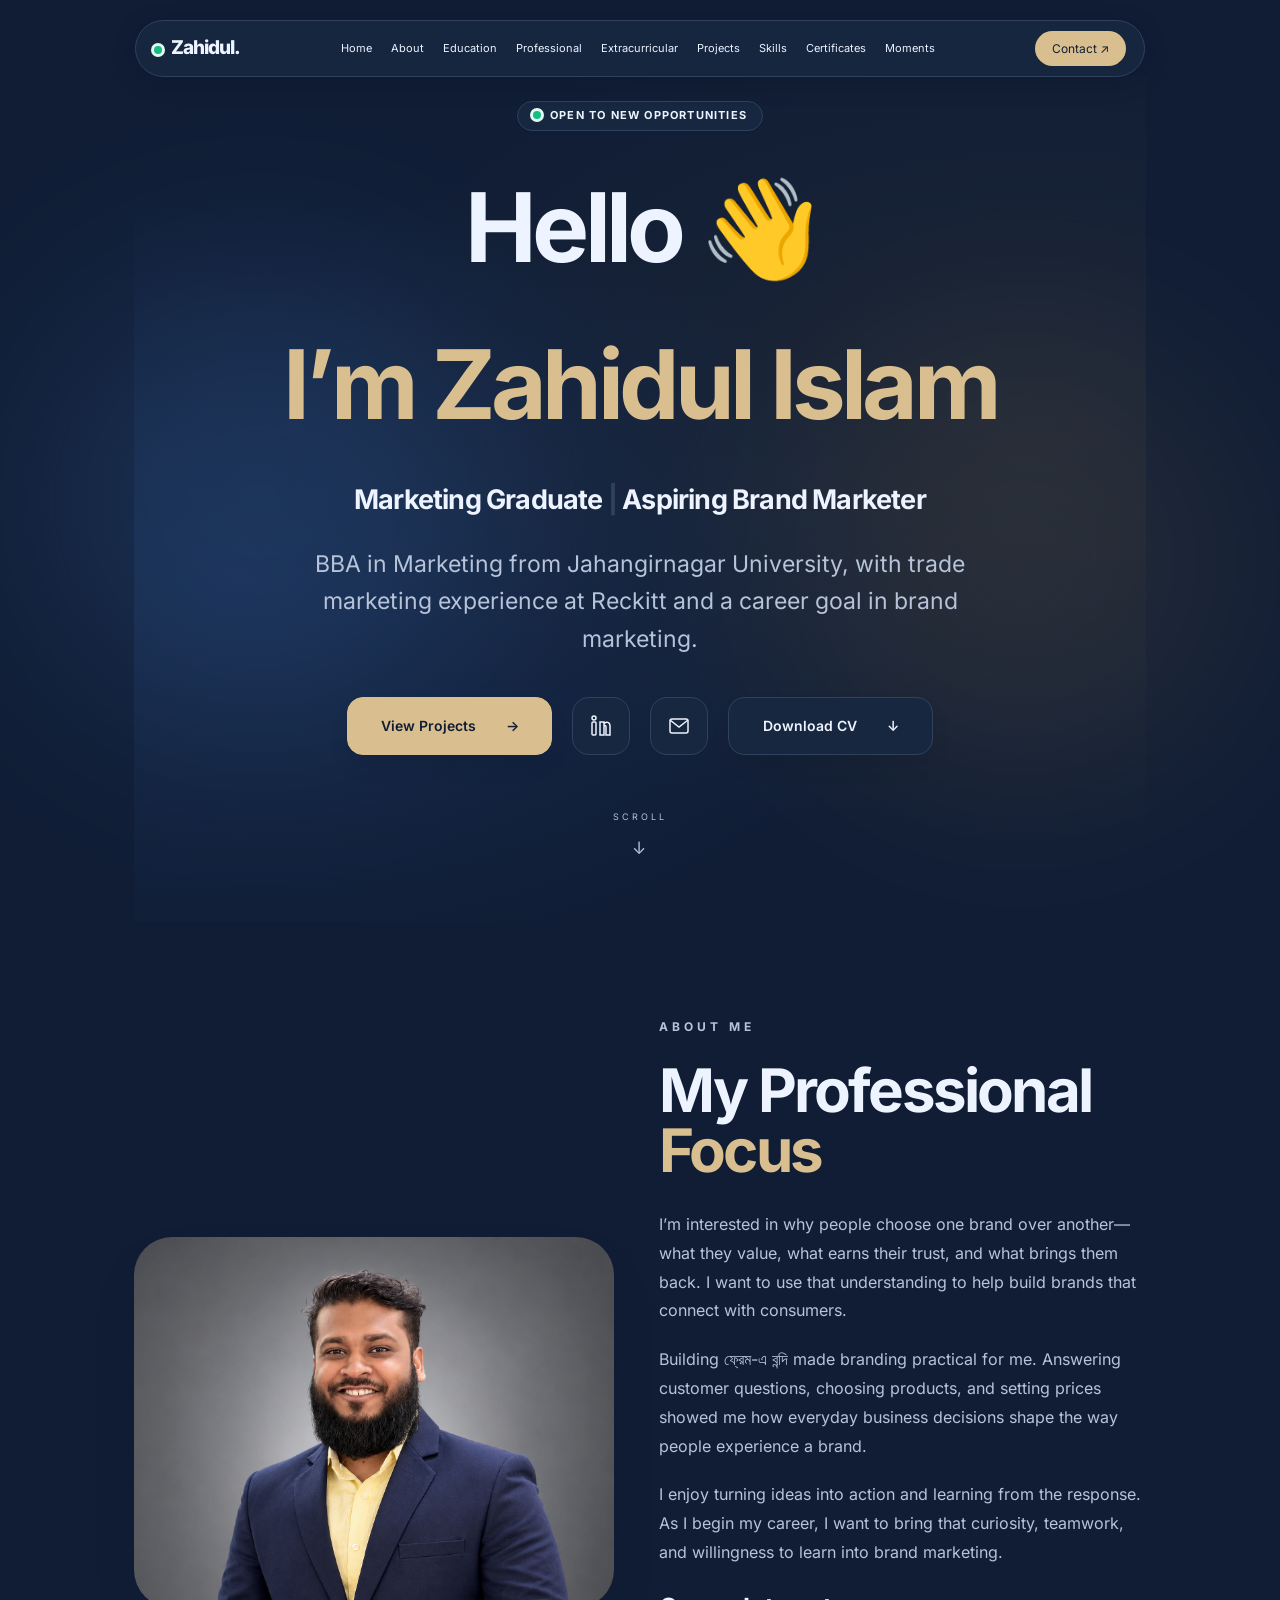
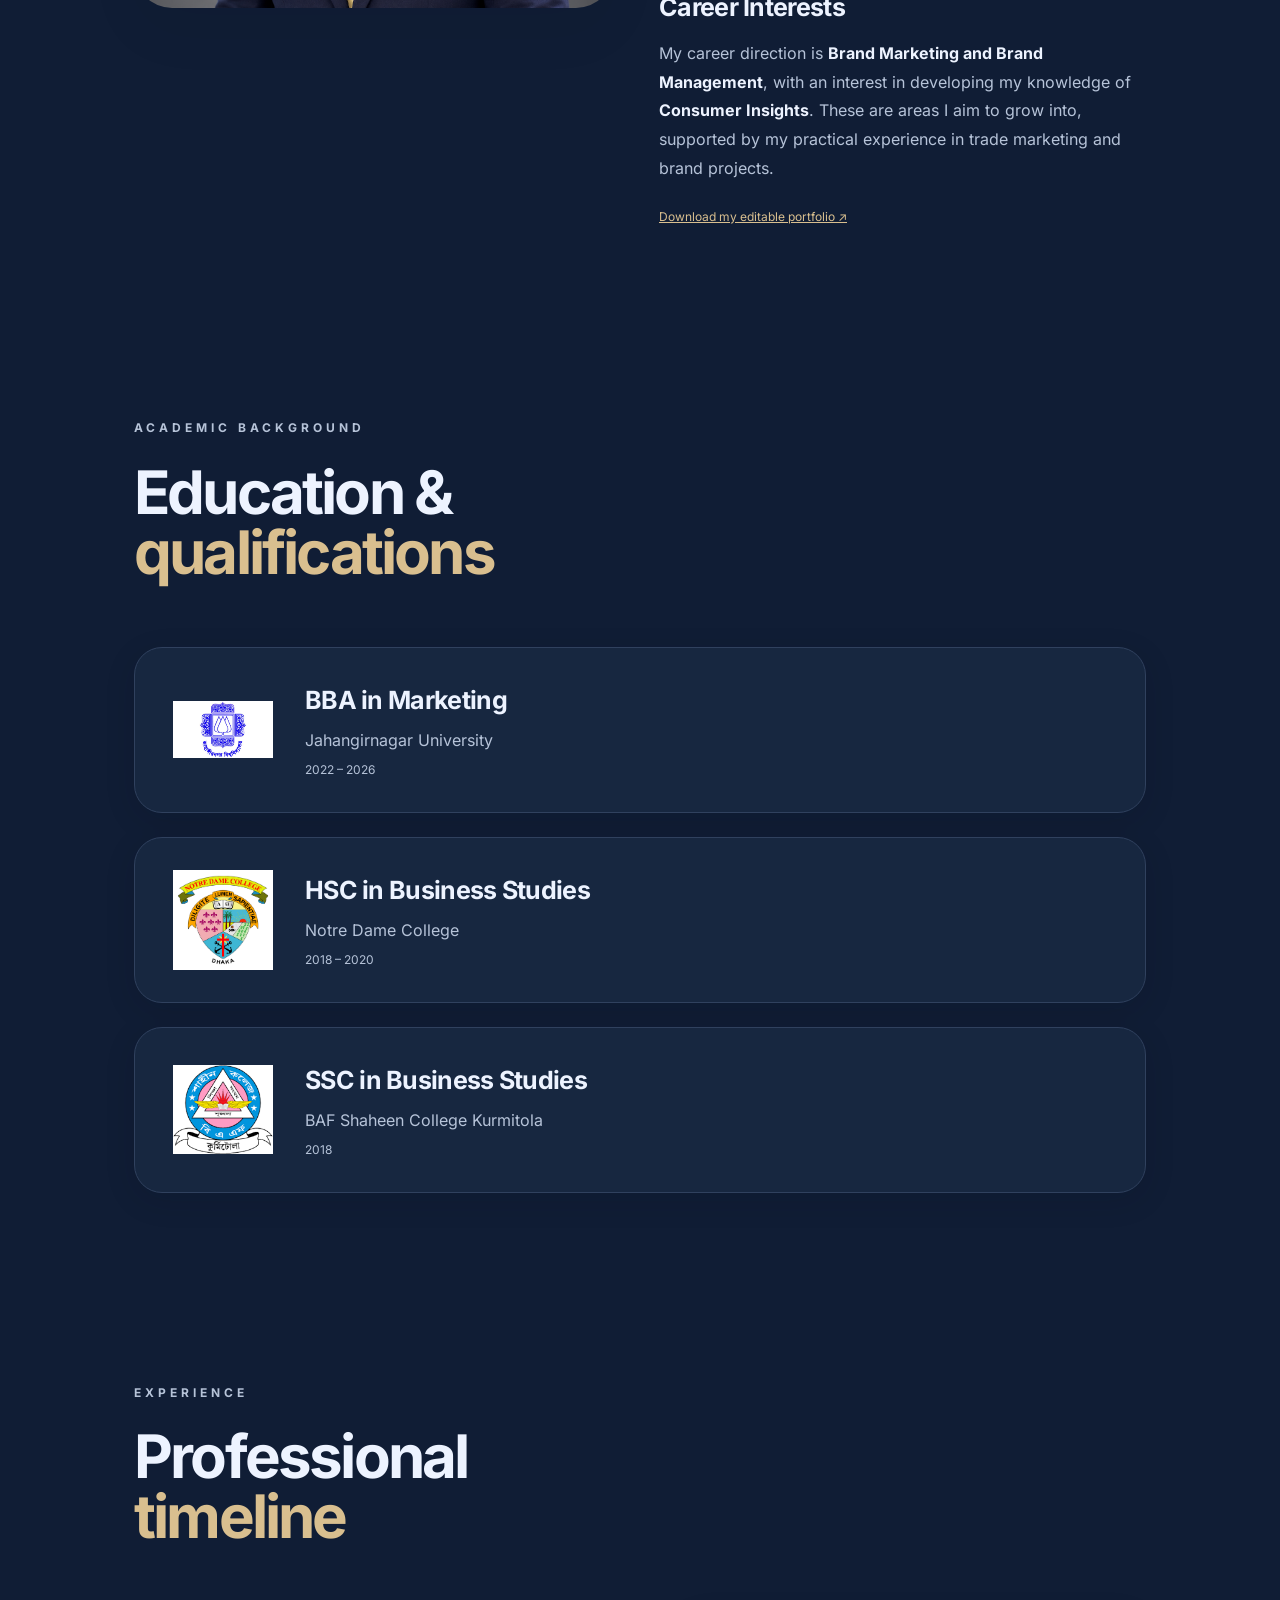
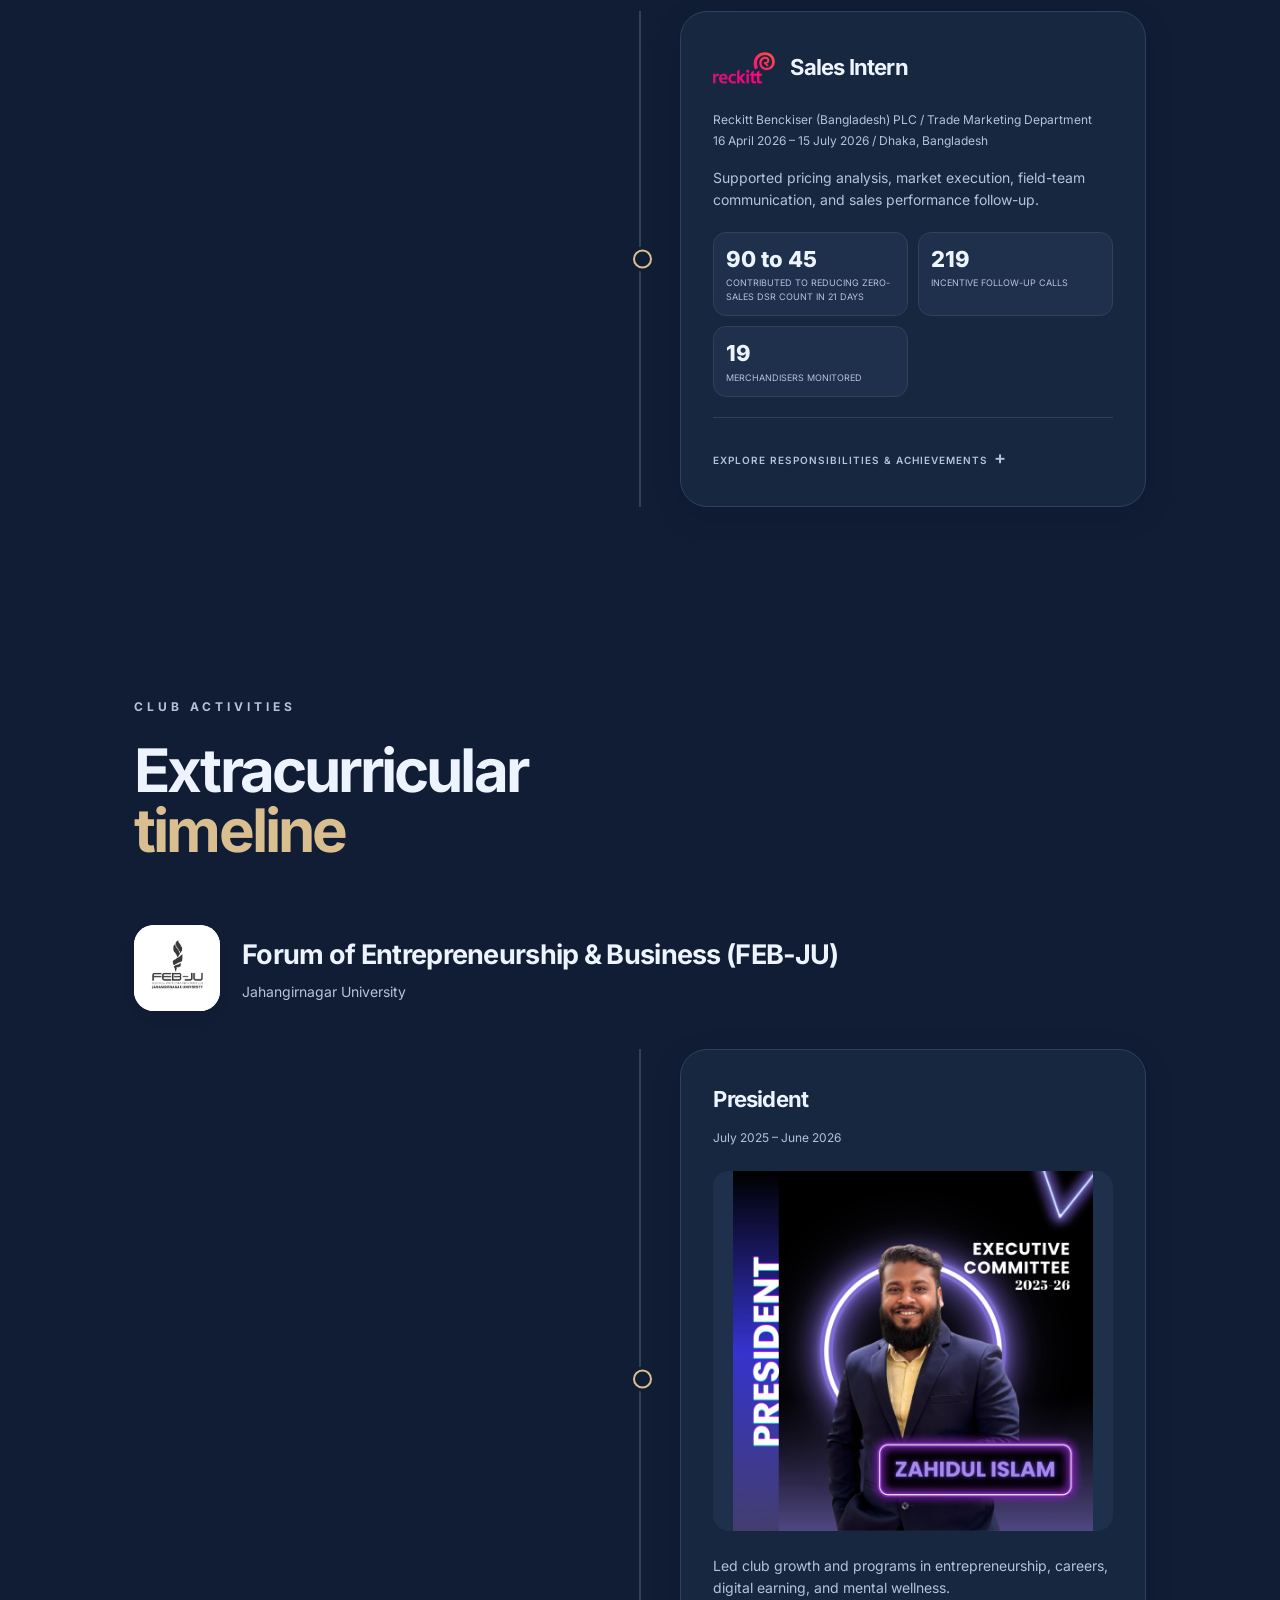
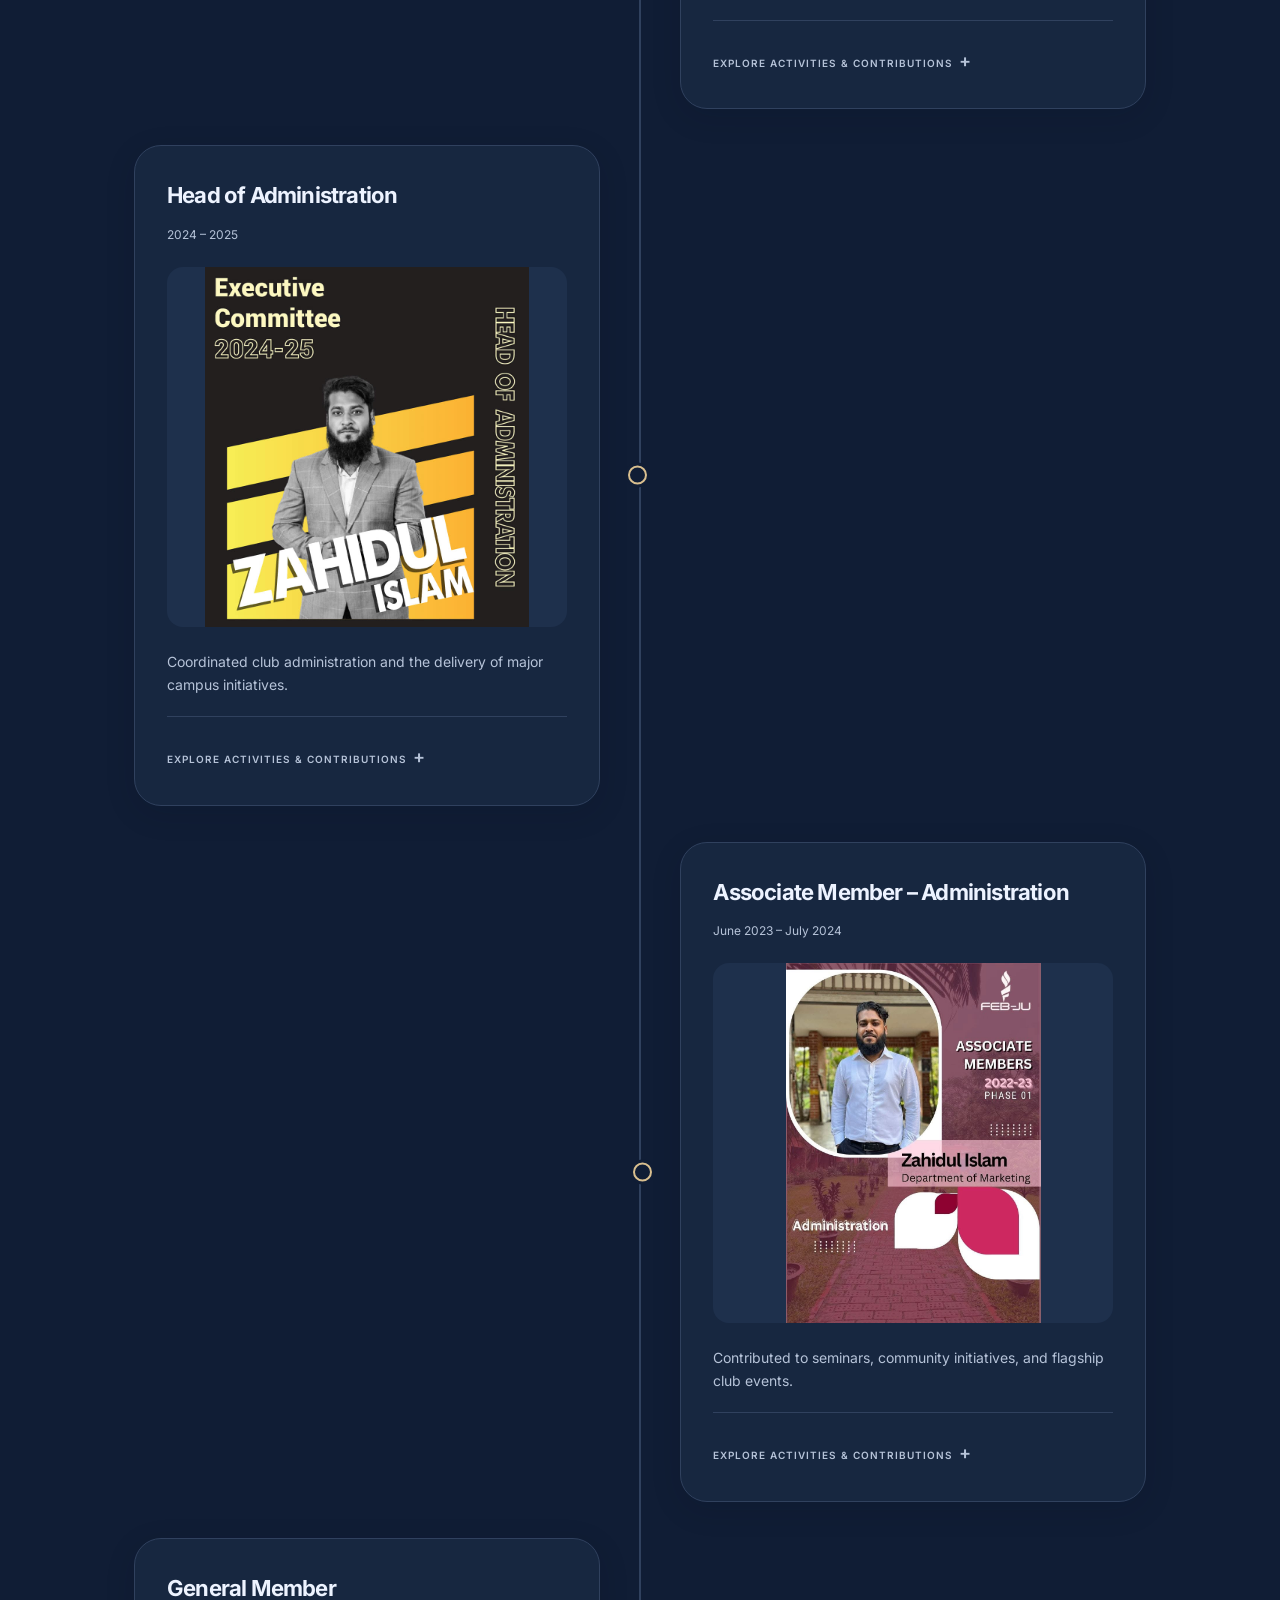
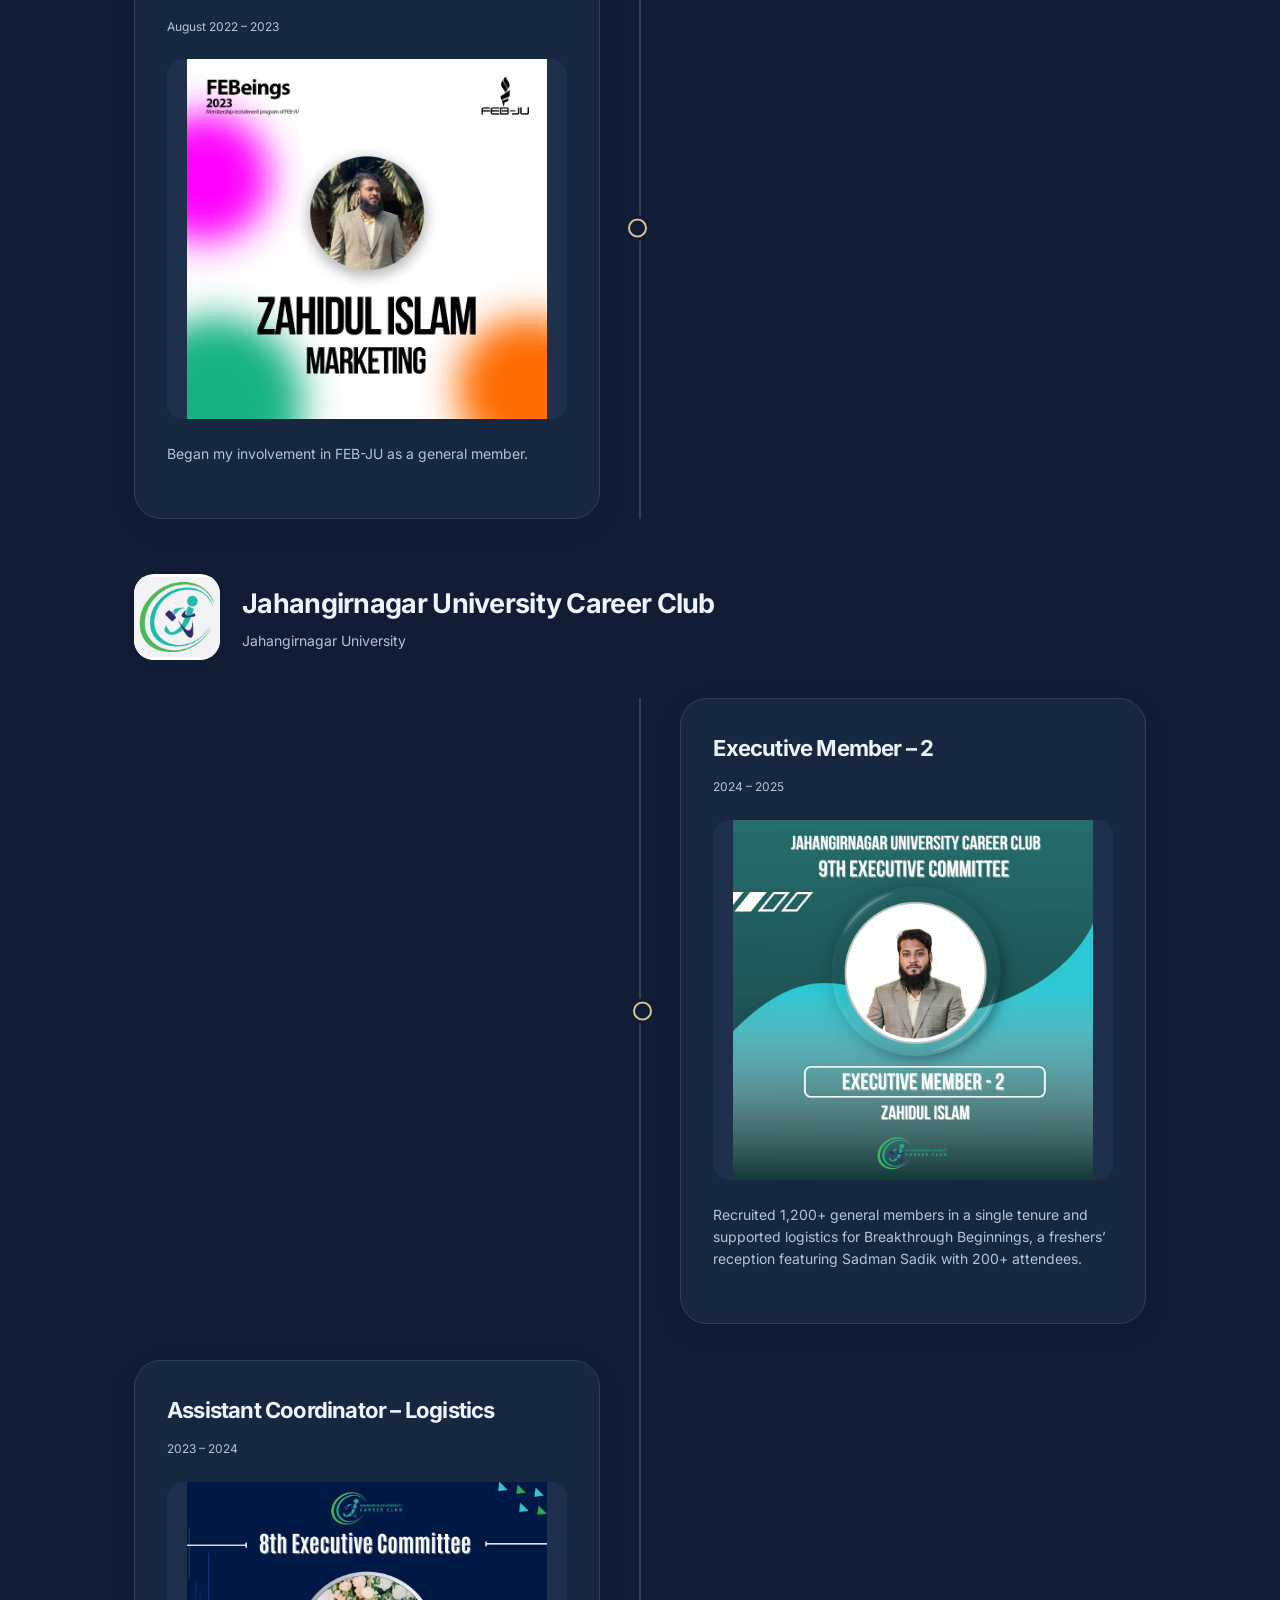
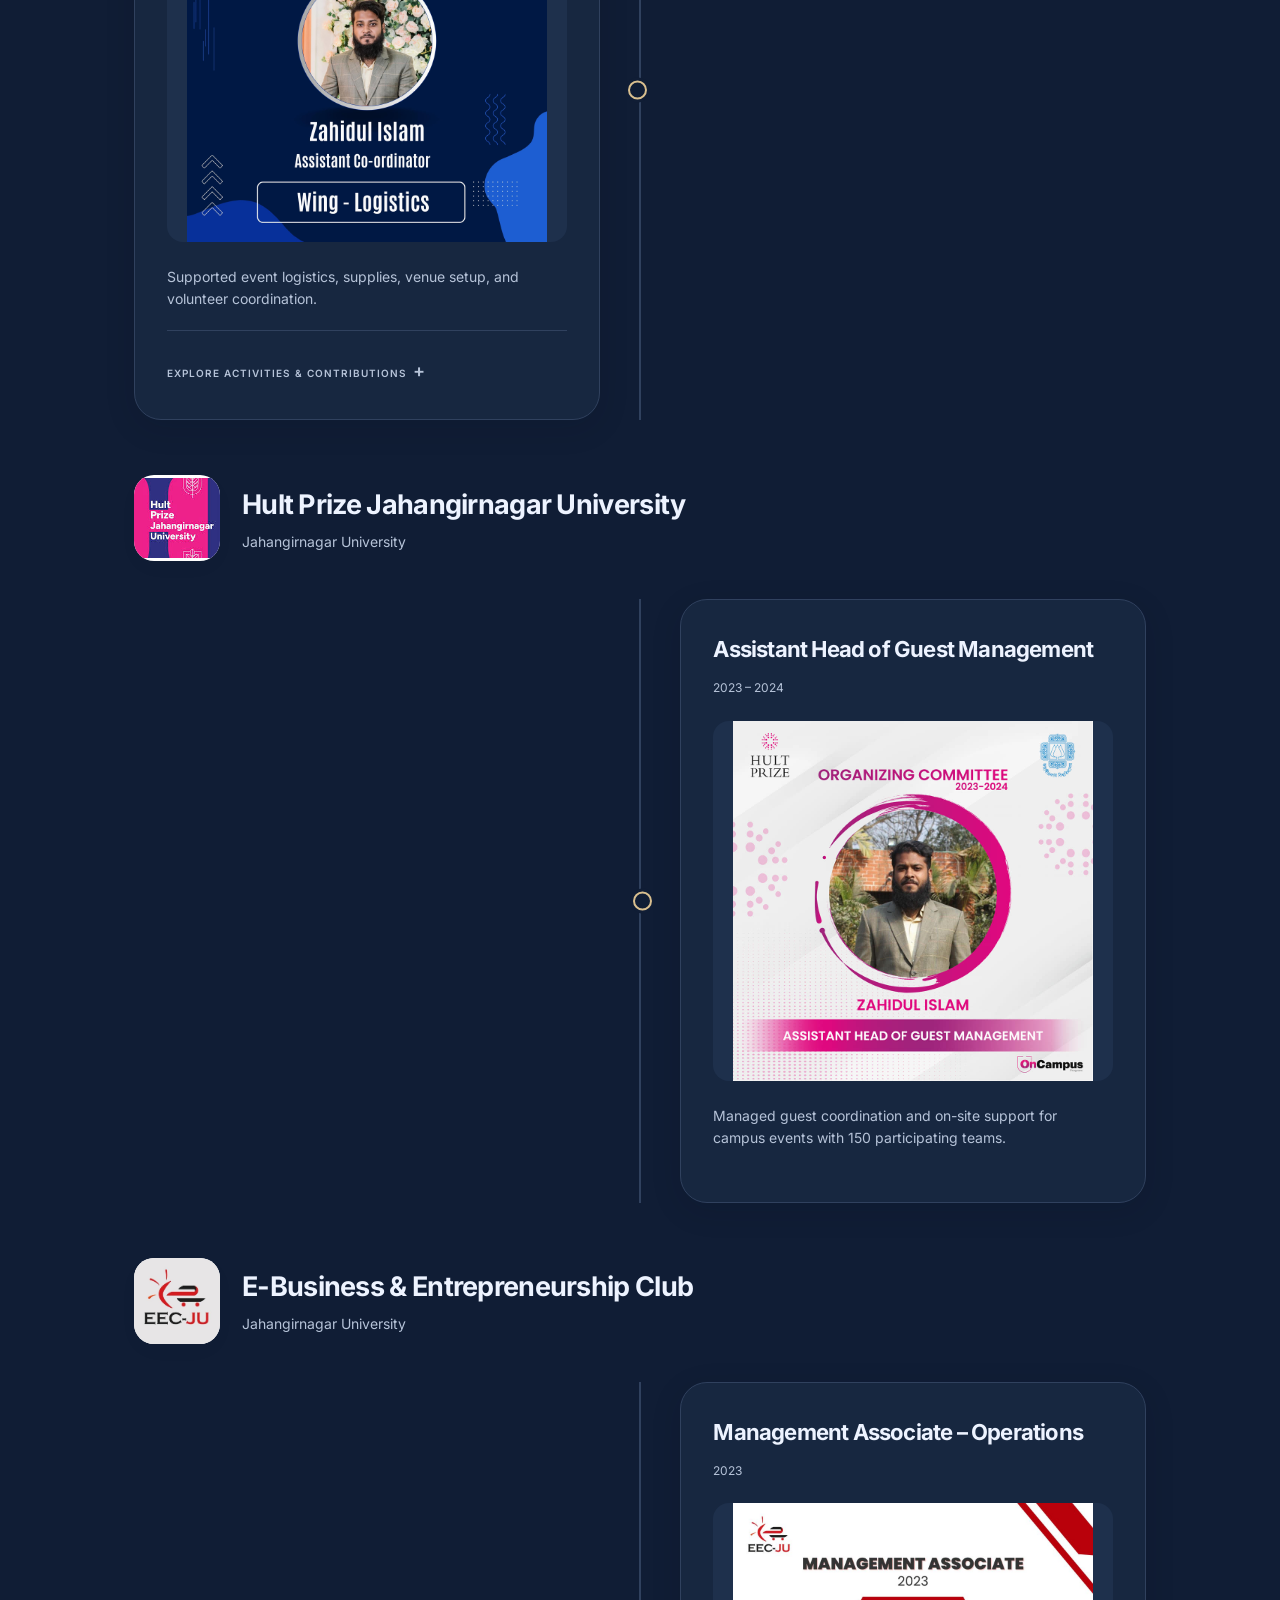
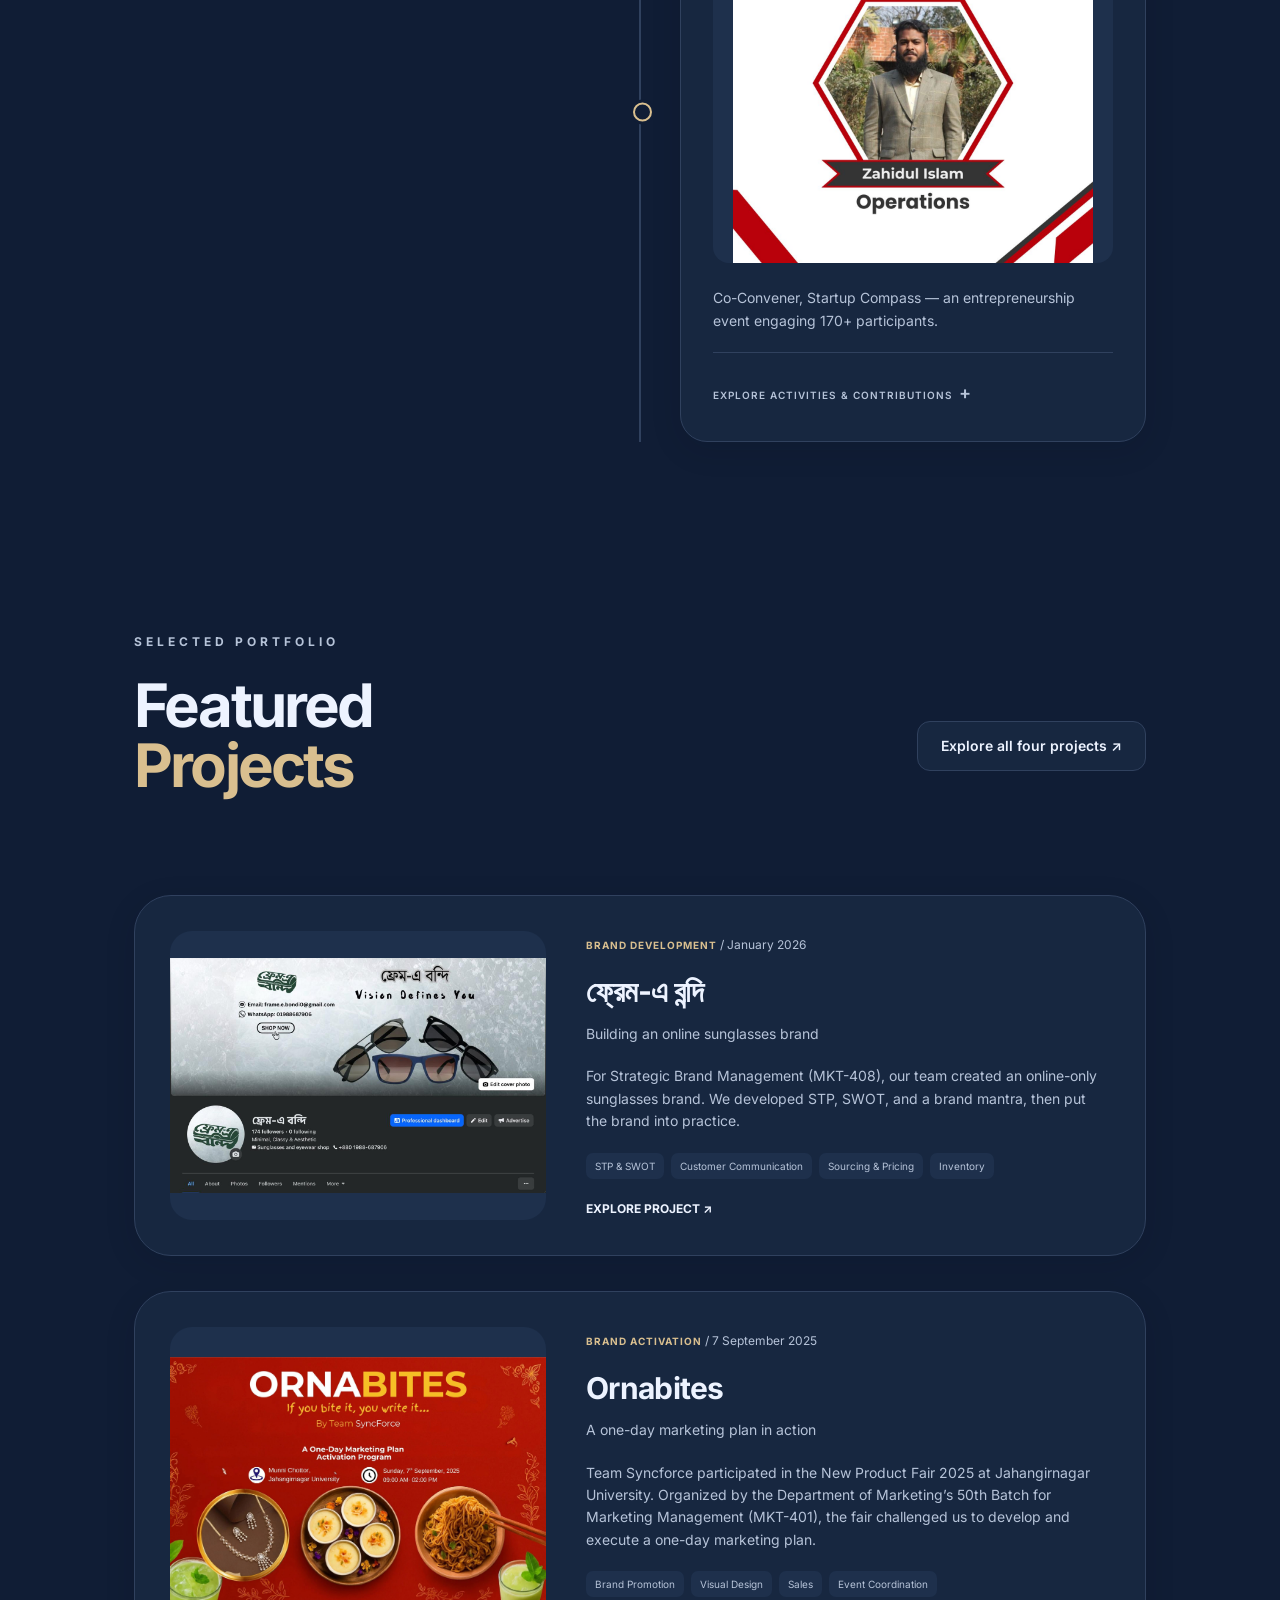
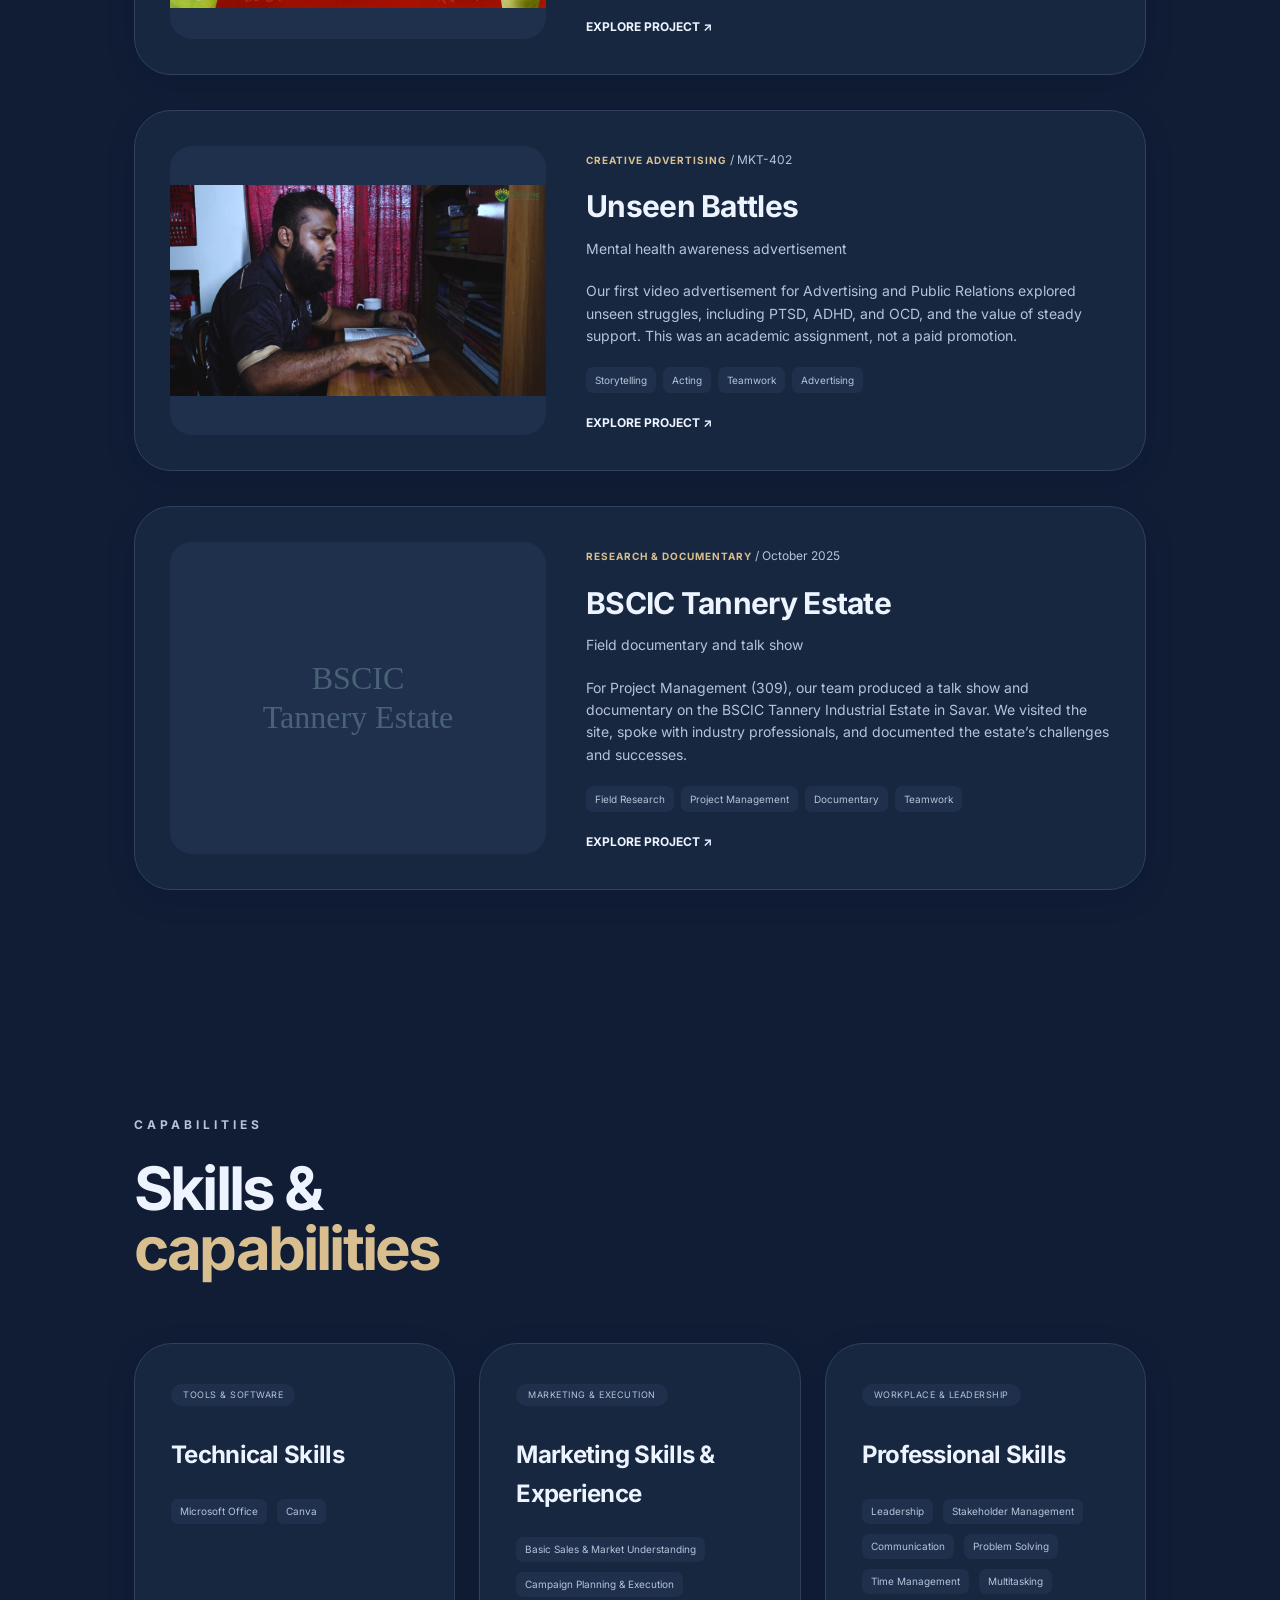
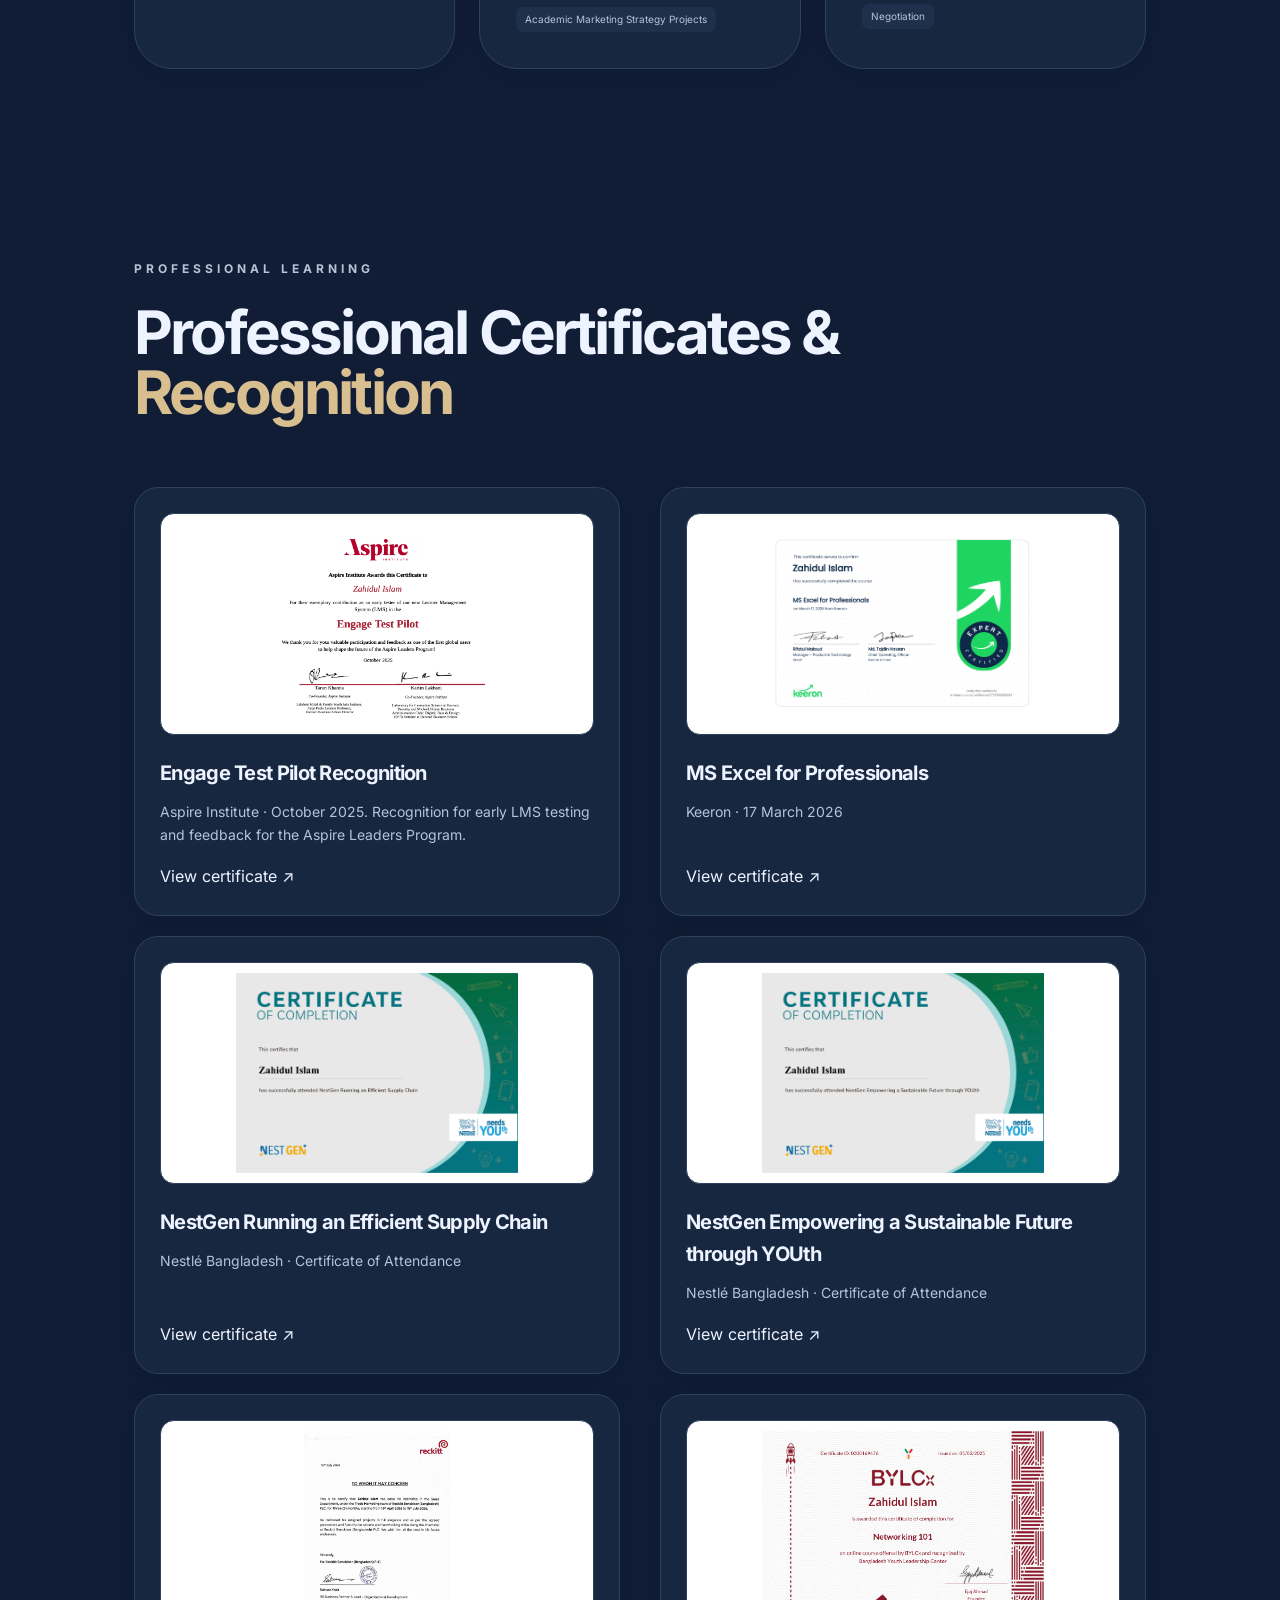
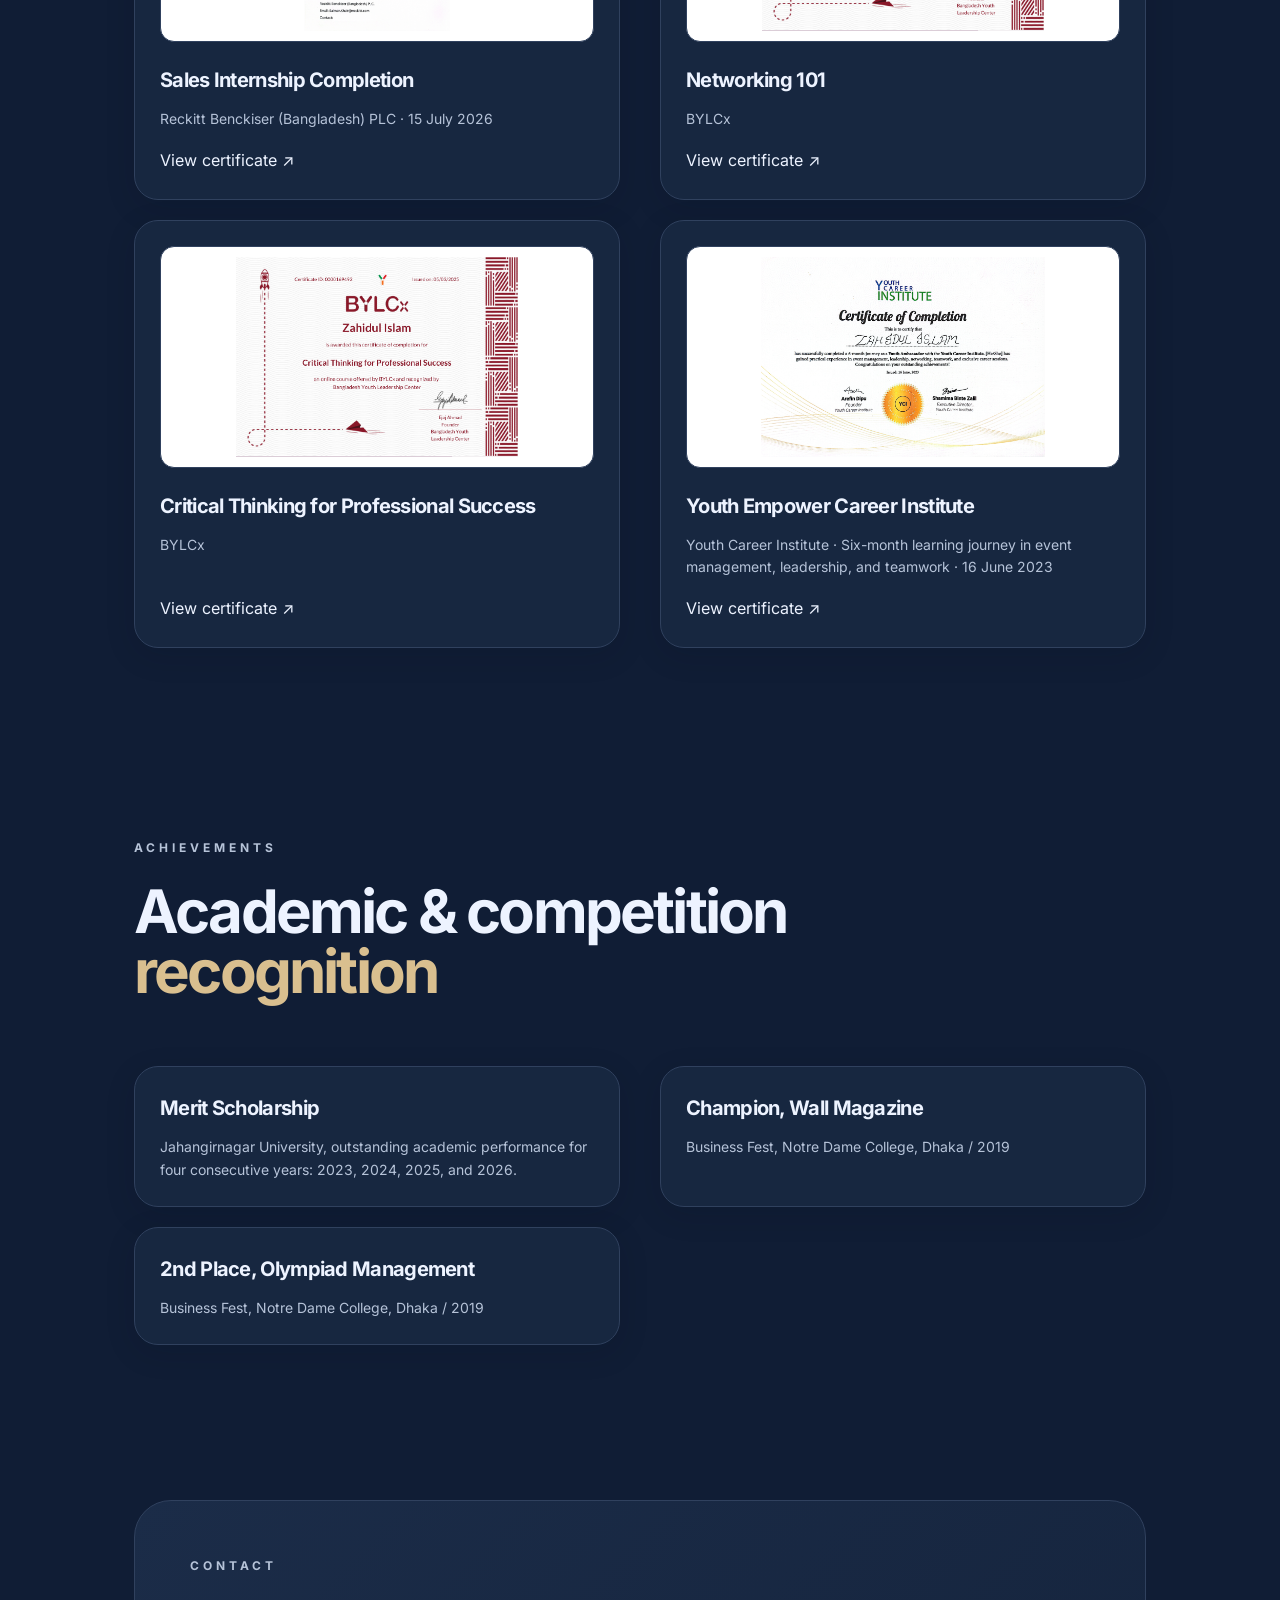
==== commit 9a12055f: "Update index.html" ====
--- a/index.html
+++ b/index.html
@@ -9,9 +9,9 @@
 <article class="experience"><div class="role-heading"><img class="employer-logo" src="/assets/reckitt-logo.svg" alt="Reckitt logo" width="104" height="55"><h3>Sales Intern</h3></div><div class="meta">Reckitt Benckiser (Bangladesh) PLC / Trade Marketing Department<br>16 April 2026 – 15 July 2026 / Dhaka, Bangladesh</div><p class="lead">Supported pricing analysis, market execution, field-team communication, and sales performance follow-up.</p><div class="metrics"><div><strong>90 to 45</strong><small>CONTRIBUTED TO REDUCING ZERO-SALES DSR COUNT IN 21 DAYS</small></div><div><strong>219</strong><small>INCENTIVE FOLLOW-UP CALLS</small></div><div><strong>19</strong><small>MERCHANDISERS MONITORED</small></div></div><details><summary>Explore responsibilities &amp; achievements</summary><div class="responsibility-groups"><div class="responsibility-group"><h4>Pricing Analysis</h4><ul><li>Updated online competitor prices twice weekly to support pricing and market-positioning decisions.</li><li>Calculated Effective Trade Price after discounts and trade offers to support trade-pricing evaluation.</li></ul></div><div class="responsibility-group"><h4>Market Execution</h4><ul><li>Visited distribution houses and retail outlets to observe sales operations, target execution, retailer relationships, and market activities.</li><li>Maintained the CM Tracker to monitor 19 merchandisers, shelf space, and product placement across outlets.</li></ul></div><div class="responsibility-group"><h4>Field-Team Follow-up</h4><ul><li>Contributed to reducing the zero-sales DSR count from 90 to 45 within 21 days through follow-up.</li><li>Conducted 219 calls regarding DSR incentive awareness and performance achievement.</li></ul></div><div class="responsibility-group"><h4>Data Analysis</h4><ul><li>Updated Eco SKU mapping files by brand, variant, and pack size.</li><li>Analyzed population, household, income, and expenditure data using BBS Census and HIES datasets.</li></ul></div></div></details></article>
 </div></section>
 <section class="section" id="extracurricular"><div class="kicker">Club Activities</div><h2>Extracurricular <span>timeline</span></h2><div class="club-group" id="feb-ju"><div class="club-heading"><img class="club-logo" src="/assets/feb-logo.jpg" alt="FEB-JU club logo" width="1948" height="1948"><div><h3>Forum of Entrepreneurship & Business (FEB-JU)</h3><p>Jahangirnagar University</p></div></div><div class="timeline"><article class="experience"><h4>President</h4><div class="meta">July 2025 – June 2026</div><img class="feb-role-photo" src="/assets/feb-president-role.jpg" alt="Zahidul Islam, FEB-JU President appointment graphic" loading="lazy" width="1600" height="1600"><p class="lead">Led club growth and programs in entrepreneurship, careers, digital earning, and mental wellness.</p><details><summary>Explore activities & contributions</summary><ul class="activity-list"><li><strong>Interactive Cares Workshop</strong><br>Hosted a session with 150+ students on earning through game map creation.</li><li><strong>Business & Mental Wellness Seminar</strong><br>Organized with Grameen Digital Healthcare Solutions, engaging 80+ students.</li><li><strong>FUTUREMAKERS Roadshow</strong><br>Organized Grameenphone’s roadshow at Jahangirnagar University with 230+ participants.</li><li><strong>Food Carnival</strong><br>Organized stalls where 30+ students prepared and sold food, encouraging them to explore entrepreneurship.</li><li><strong>BizQ 2.0</strong><br>Directed competition planning and delivery for 230+ participants, including participant selection, final rounds on campus, and team operations.</li><li><strong>Club Expansion &amp; Student Engagement</strong><br>Brought in and integrated around 200 new members. Arranged sessions on career development, digital earning, and mental well-being to increase involvement and strengthen external connections.</li><li><strong>Career Ragging 2.0</strong><br>Led the team in organizing the event with partner Transform BD, connecting student ambitions with professional insights through speaker sessions, questions, and direct interaction.</li></ul></details></article><article class="experience"><h4>Head of Administration</h4><div class="meta">2024 – 2025</div><img class="feb-role-photo" src="/assets/feb-admin-role.jpg" alt="Zahidul Islam, FEB-JU Head of Administration appointment graphic" loading="lazy" width="864" height="960"><p class="lead">Coordinated club administration and the delivery of major campus initiatives.</p><details><summary>Explore activities & contributions</summary><ul class="activity-list"><li><strong>Anti-Discrimination Graffiti Project</strong><br>Convened a seven-day project, coordinating smooth execution and active student involvement.</li><li><strong>Food Carnival</strong><br>Organized an event with 30+ student-led stalls, later sponsored by Ahar.</li><li><strong>BRAC Bank Career Talk</strong><br>Organized the event for 350+ participants and facilitated on-campus interviews for 45+ students, with many advancing to the next stage.</li></ul></details></article><article class="experience"><h4>Associate Member – Administration</h4><div class="meta">June 2023 – July 2024</div><img class="feb-role-photo" src="/assets/feb-associate-role.jpg" alt="Zahidul Islam, FEB-JU Associate Member – Administration appointment graphic" loading="lazy" width="877" height="1240"><p class="lead">Contributed to seminars, community initiatives, and flagship club events.</p><details><summary>Explore activities & contributions</summary><ul class="activity-list"><li><strong>Freelancing Career Seminar</strong><br>Led a seminar with 60+ participants.</li><li><strong>Tree Plantation Drive</strong><br>Led an initiative that planted 30 trees.</li><li><strong>FEBx Edge</strong><br>Co-convened the five-day flagship event with 60+ participants per session, including the final and prize-giving.</li><li><strong>Shanta Securities Seminar</strong><br>Contributed as co-convener to a seminar with 300+ participants.</li></ul></details></article><article class="experience"><h4>General Member</h4><div class="meta">August 2022 – 2023</div><img class="feb-role-photo" src="/assets/feb-general-role.jpg" alt="Zahidul Islam, FEB-JU General Member appointment graphic" loading="lazy" width="1600" height="1600"><p class="lead">Began my involvement in FEB-JU as a general member.</p></article></div></div><div class="club-group" id="jucc"><div class="club-heading"><img class="club-logo" src="/assets/jucc-logo.jpg" alt="Jahangirnagar University Career Club logo" width="960" height="896"><div><h3>Jahangirnagar University Career Club</h3><p>Jahangirnagar University</p></div></div><div class="timeline"><article class="experience"><h4>Executive Member – 2</h4><div class="meta">2024 – 2025</div><img class="feb-role-photo" src="/assets/jucc-executive-role.jpg" alt="Zahidul Islam, JUCC Executive Member – 2 appointment graphic" loading="lazy" width="960" height="960"><p class="lead">Recruited 1,200+ general members in a single tenure and supported logistics for Breakthrough Beginnings, a freshers’ reception featuring Sadman Sadik with 200+ attendees.</p></article><article class="experience"><h4>Assistant Coordinator – Logistics</h4><div class="meta">2023 – 2024</div><img class="feb-role-photo" src="/assets/jucc-logistics-role.jpg" alt="Zahidul Islam, JUCC Assistant Coordinator, Logistics Wing appointment graphic" loading="lazy" width="2048" height="2048"><p class="lead">Supported event logistics, supplies, venue setup, and volunteer coordination.</p><details><summary>Explore activities & contributions</summary><ul class="activity-list"><li>Coordinated logistics and operational arrangements for BBQ events, ensuring smooth execution.</li><li>Managed event supplies, resource allocation, and distribution based on demand.</li><li>Supported venue decoration, setup, and overall event organization.</li><li>Coordinated with team members to ensure timely delivery of necessary materials and supplies.</li><li>Assisted in volunteer recruitment and coordination to ensure adequate volunteer support for event activities.</li><li>Collaborated with the team to maintain operational efficiency and deliver successful events.</li></ul></details></article></div></div><div class="club-group" id="hult-prize"><div class="club-heading"><img class="club-logo" src="/assets/hult-logo.jpeg" alt="Hult Prize Jahangirnagar University logo" width="160" height="148"><div><h3>Hult Prize Jahangirnagar University</h3><p>Jahangirnagar University</p></div></div><div class="timeline"><article class="experience"><h4>Assistant Head of Guest Management</h4><div class="meta">2023 – 2024</div><img class="feb-role-photo" src="/assets/hult-guest-management-role.jpg" alt="Zahidul Islam, Hult Prize Assistant Head of Guest Management appointment graphic" loading="lazy" width="960" height="960"><p class="lead">Managed guest coordination and on-site support for campus events with 150 participating teams.</p></article></div></div><div class="club-group" id="eec-ju"><div class="club-heading"><img class="club-logo" src="/assets/eec-logo-v2.jpeg" alt="E-Business & Entrepreneurship Club, Jahangirnagar University logo" width="447" height="447"><div><h3>E-Business & Entrepreneurship Club</h3><p>Jahangirnagar University</p></div></div><div class="timeline"><article class="experience"><h4>Management Associate – Operations</h4><div class="meta">2023</div><img class="feb-role-photo" src="/assets/eec-operations-role.jpg" alt="Zahidul Islam, EEC-JU Management Associate, Operations appointment graphic" loading="lazy" width="1080" height="1080"><p class="lead">Co-Convener, Startup Compass — an entrepreneurship event engaging 170+ participants.</p><details><summary>Explore activities & contributions</summary><h5>Co-Convener | Entrepreneurship Event (Startup Compass)</h5><ul class="activity-list"><li>Co-organized an entrepreneurship-focused event that engaged 170+ participants, promoting startup awareness and student involvement in entrepreneurship.</li><li>Coordinated event planning, logistics, and execution to ensure a smooth experience for 170+ attendees.</li><li>Contributed to speaker session planning and audience engagement on startup opportunities, challenges, and career mentorship.</li><li>Collaborated with the organizing team to drive student outreach, event promotion, and participant engagement.</li></ul></details></article></div></div></section>
-<section class="section" id="projects"><div class="heading-row"><div><div class="kicker">Selected Portfolio</div><h2>Featured <span>Projects</span></h2></div><a class="btn secondary" href="/works/">Explore all four projects ↗</a></div><article class="project" data-category="Brand Development" data-search="ফ্রেম-এ বন্দি building an online sunglasses brand for strategic brand management (mkt-408), our team created an online-only sunglasses brand. we developed stp, swot, and a brand mantra, then put the brand into practice. stp &amp; swot customer communication sourcing &amp; pricing inventory"><a class="visual " href="/work/frame-e-bondi/"><img src="/assets/frame-brand.jpg" alt="Building an online sunglasses brand" loading="lazy" width="1280" height="800"></a><div><span class="category">Brand Development</span><span class="meta"> / January 2026</span><h3><a href="/work/frame-e-bondi/">ফ্রেম-এ বন্দি</a></h3><p>Building an online sunglasses brand</p><p>For Strategic Brand Management (MKT-408), our team created an online-only sunglasses brand. We developed STP, SWOT, and a brand mantra, then put the brand into practice.</p><div class="tags"><span>STP & SWOT</span><span>Customer Communication</span><span>Sourcing & Pricing</span><span>Inventory</span></div><a class="more" href="/work/frame-e-bondi/">EXPLORE PROJECT ↗</a></div></article><article class="project" data-category="Brand Activation" data-search="ornabites a one-day marketing plan in action team syncforce participated in the new product fair 2025 at jahangirnagar university. organized by the department of marketing’s 50th batch for marketing management (mkt-401), the fair challenged us to develop and execute a one-day marketing plan. brand promotion visual design sales event coordination"><a class="visual" href="/work/ornabites/"><img src="/assets/ornabites-poster.jpeg" alt="Ornabites promotional poster by Team Syncforce" loading="lazy" width="2048" height="1367"></a><div><span class="category">Brand Activation</span><span class="meta"> / 7 September 2025</span><h3><a href="/work/ornabites/">Ornabites</a></h3><p>A one-day marketing plan in action</p><p>Team Syncforce participated in the New Product Fair 2025 at Jahangirnagar University. Organized by the Department of Marketing’s 50th Batch for Marketing Management (MKT-401), the fair challenged us to develop and execute a one-day marketing plan.</p><div class="tags"><span>Brand Promotion</span><span>Visual Design</span><span>Sales</span><span>Event Coordination</span></div><a class="more" href="/work/ornabites/">EXPLORE PROJECT ↗</a></div></article><article class="project" data-category="Creative Advertising" data-search="unseen battles mental health awareness advertisement our first video advertisement for advertising and public relations explored unseen struggles, including ptsd, adhd, and ocd, and the value of steady support. this was an academic assignment, not a paid promotion. storytelling acting teamwork advertising"><a class="visual " href="/work/awareness-ad/"><img src="/assets/ad-still.jpg" alt="Mental health awareness advertisement" loading="lazy" width="1920" height="1080"></a><div><span class="category">Creative Advertising</span><span class="meta"> / MKT-402</span><h3><a href="/work/awareness-ad/">Unseen Battles</a></h3><p>Mental health awareness advertisement</p><p>Our first video advertisement for Advertising and Public Relations explored unseen struggles, including PTSD, ADHD, and OCD, and the value of steady support. This was an academic assignment, not a paid promotion.</p><div class="tags"><span>Storytelling</span><span>Acting</span><span>Teamwork</span><span>Advertising</span></div><a class="more" href="/work/awareness-ad/">EXPLORE PROJECT ↗</a></div></article><article class="project" data-category="Research & Documentary" data-search="bscic tannery estate field documentary and talk show for project management (309), our team produced a talk show and documentary on the bscic tannery industrial estate in savar. we visited the site, spoke with industry professionals, and documented the estate’s challenges and successes. field research project management documentary teamwork"><a class="visual word doc" href="/work/bscic-documentary/">BSCIC<br>Tannery Estate</a><div><span class="category">Research & Documentary</span><span class="meta"> / October 2025</span><h3><a href="/work/bscic-documentary/">BSCIC Tannery Estate</a></h3><p>Field documentary and talk show</p><p>For Project Management (309), our team produced a talk show and documentary on the BSCIC Tannery Industrial Estate in Savar. We visited the site, spoke with industry professionals, and documented the estate’s challenges and successes.</p><div class="tags"><span>Field Research</span><span>Project Management</span><span>Documentary</span><span>Teamwork</span></div><a class="more" href="/work/bscic-documentary/">EXPLORE PROJECT ↗</a></div></article></section>
+<section class="section" id="projects"><div class="heading-row"><div><div class="kicker">Selected Portfolio</div><h2>Featured <span>Projects</span></h2></div><a class="btn secondary" href="/works/">Explore all four projects ↗</a></div><article class="project" data-category="Brand Development" data-search="ফ্রেম-এ বন্দি building an online sunglasses brand for strategic brand management (mkt-408), our team created an online-only sunglasses brand. we developed stp, swot, and a brand mantra, then put the brand into practice. stp &amp; swot customer communication sourcing &amp; pricing inventory"><a class="visual " href="/work/frame-e-bondi/"><img src="/assets/frame-brand.jpg" alt="Building an online sunglasses brand" loading="lazy" width="1280" height="800"></a><div><span class="category">Brand Development</span><span class="meta"> / January 2026</span><h3><a href="/work/frame-e-bondi/">ফ্রেম-এ বন্দি</a></h3><p>Building an online sunglasses brand</p><p>For Strategic Brand Management (MKT-408), our team created an online-only sunglasses brand. We developed STP, SWOT, and a brand mantra, then put the brand into practice.</p><div class="tags"><span>STP & SWOT</span><span>Customer Communication</span><span>Sourcing & Pricing</span><span>Inventory</span></div><a class="more" href="/work/frame-e-bondi/">EXPLORE PROJECT ↗</a></div></article><article class="project" data-category="Brand Activation" data-search="ornabites a one-day marketing plan in action team syncforce participated in the new product fair 2025 at jahangirnagar university. organized by the department of marketing’s 50th batch for marketing management (mkt-401), the fair challenged us to develop and execute a one-day marketing plan. brand promotion visual design sales event coordination"><a class="visual" href="/work/ornabites/"><img src="/assets/ornabites-poster.jpeg" alt="Ornabites promotional poster by Team Syncforce" loading="lazy" width="2048" height="1367"></a><div><span class="category">Brand Activation</span><span class="meta"> / 7 September 2025</span><h3><a href="/work/ornabites/">Ornabites</a></h3><p>A one-day marketing plan in action</p><p>Team Syncforce participated in the New Product Fair 2025 at Jahangirnagar University. Organized by the Department of Marketing’s 50th Batch for Marketing Management (MKT-401), the fair challenged us to develop and execute a one-day marketing plan.</p><div class="tags"><span>Brand Promotion</span><span>Visual Design</span><span>Sales</span><span>Event Coordination</span></div><a class="more" href="/work/ornabites/">EXPLORE PROJECT ↗</a></div></article><article class="project" data-category="Creative Advertising" data-search="advertisement mental health awareness ovc our first video advertisement for advertising and public relations explored unseen struggles, including ptsd, adhd, and ocd, and the value of steady support. this was an academic assignment, not a paid promotion. storytelling acting teamwork advertising"><a class="visual " href="/work/awareness-ad/"><img src="/assets/ad-still.jpg" alt="Mental health awareness advertisement" loading="lazy" width="1920" height="1080"></a><div><span class="category">Creative Advertising</span><span class="meta"> / MKT-402</span><h3><a href="/work/awareness-ad/">Unseen Battles</a></h3><p>Mental health awareness advertisement</p><p>Our first video advertisement for Advertising and Public Relations explored unseen struggles, including PTSD, ADHD, and OCD, and the value of steady support. This was an academic assignment, not a paid promotion.</p><div class="tags"><span>Storytelling</span><span>Acting</span><span>Teamwork</span><span>Advertising</span></div><a class="more" href="/work/awareness-ad/">EXPLORE PROJECT ↗</a></div></article><article class="project" data-category="Research & Documentary" data-search="bscic tannery estate field documentary and talk show for project management (309), our team produced a talk show and documentary on the bscic tannery industrial estate in savar. we visited the site, spoke with industry professionals, and documented the estate’s challenges and successes. field research project management documentary teamwork"><a class="visual word doc" href="/work/bscic-documentary/">BSCIC<br>Tannery Estate</a><div><span class="category">Research & Documentary</span><span class="meta"> / October 2025</span><h3><a href="/work/bscic-documentary/">BSCIC Tannery Estate</a></h3><p>Field documentary and talk show</p><p>For Project Management (309), our team produced a talk show and documentary on the BSCIC Tannery Industrial Estate in Savar. We visited the site, spoke with industry professionals, and documented the estate’s challenges and successes.</p><div class="tags"><span>Field Research</span><span>Project Management</span><span>Documentary</span><span>Teamwork</span></div><a class="more" href="/work/bscic-documentary/">EXPLORE PROJECT ↗</a></div></article></section>
 <section class="section" id="skills"><div class="kicker">Capabilities</div><h2>Skills & <span>capabilities</span></h2><div class="skills"><div><h3>Technical Skills</h3><div class="tags"><span>Microsoft Office</span><span>Canva</span></div></div><div><h3>Marketing Skills &amp; Experience</h3><div class="tags"><span>Basic Sales &amp; Market Understanding</span><span>Campaign Planning &amp; Execution</span><span>Academic Marketing Strategy Projects</span></div></div><div><h3>Professional Skills</h3><div class="tags"><span>Leadership</span><span>Stakeholder Management</span><span>Communication</span><span>Problem Solving</span><span>Time Management</span><span>Multitasking</span><span>Negotiation</span></div></div></div></section>
 
 <section class="section" id="certificates"><div class="kicker">Professional Learning</div><h2>Professional Certificates &amp; <span>Recognition</span></h2><div class="certificates certificate-gallery"><div class="certificate-card"><a class="certificate-preview" href="/assets/aspire-engage-test-pilot.png" target="_blank" rel="noopener" aria-label="Open Engage Test Pilot Recognition"><img src="/assets/aspire-engage-test-pilot.png" alt="Engage Test Pilot Recognition certificate awarded to Zahidul Islam" loading="lazy" width="1520" height="1406"></a><h3>Engage Test Pilot Recognition</h3><p>Aspire Institute · October 2025. Recognition for early LMS testing and feedback for the Aspire Leaders Program.</p><a class="more" href="/assets/aspire-engage-test-pilot.png" target="_blank" rel="noopener">View certificate ↗</a></div><div class="certificate-card"><a class="certificate-preview" href="/assets/excel-certificate.pdf" target="_blank" rel="noopener" aria-label="Open MS Excel for Professionals"><img src="/assets/excel-certificate.png" alt="MS Excel for Professionals certificate awarded to Zahidul Islam" loading="lazy" width="1263" height="893"></a><h3>MS Excel for Professionals</h3><p>Keeron · 17 March 2026</p><a class="more" href="/assets/excel-certificate.pdf" target="_blank" rel="noopener">View certificate ↗</a></div><div class="certificate-card"><a class="certificate-preview" href="/assets/nestgen-supply-chain.pdf" target="_blank" rel="noopener" aria-label="Open NestGen Running an Efficient Supply Chain"><img src="/assets/nestgen-supply-chain.png" alt="NestGen Running an Efficient Supply Chain certificate awarded to Zahidul Islam" loading="lazy" width="1263" height="893"></a><h3>NestGen Running an Efficient Supply Chain</h3><p>Nestlé Bangladesh · Certificate of Attendance</p><a class="more" href="/assets/nestgen-supply-chain.pdf" target="_blank" rel="noopener">View certificate ↗</a></div><div class="certificate-card"><a class="certificate-preview" href="/assets/nestgen-sustainability.pdf" target="_blank" rel="noopener" aria-label="Open NestGen Empowering a Sustainable Future through YOUth"><img src="/assets/nestgen-sustainability.png" alt="NestGen Empowering a Sustainable Future through YOUth certificate awarded to Zahidul Islam" loading="lazy" width="1263" height="893"></a><h3>NestGen Empowering a Sustainable Future through YOUth</h3><p>Nestlé Bangladesh · Certificate of Attendance</p><a class="more" href="/assets/nestgen-sustainability.pdf" target="_blank" rel="noopener">View certificate ↗</a></div><div class="certificate-card"><a class="certificate-preview" href="/assets/reckitt-certificate-redacted.png" target="_blank" rel="noopener" aria-label="Open Reckitt sales internship completion certificate"><img src="/assets/reckitt-certificate-redacted.png" alt="Reckitt sales internship completion certificate for Zahidul Islam, contact number redacted" loading="lazy" width="1075" height="1464"></a><h3>Sales Internship Completion</h3><p>Reckitt Benckiser (Bangladesh) PLC · 15 July 2026</p><a class="more" href="/assets/reckitt-certificate-redacted.png" target="_blank" rel="noopener">View certificate ↗</a></div><div class="certificate-card"><a class="certificate-preview" href="/assets/certificate-gallery-new-8.png" target="_blank" rel="noopener" aria-label="Open Networking 101 certificate"><img src="/assets/certificate-gallery-new-8.png" alt="Networking 101 certificate for Zahidul Islam" loading="lazy" width="935" height="665"></a><h3>Networking 101</h3><p>BYLCx</p><a class="more" href="/assets/certificate-gallery-new-8.png" target="_blank" rel="noopener">View certificate ↗</a></div><div class="certificate-card"><a class="certificate-preview" href="/assets/certificate-gallery-new-9.png" target="_blank" rel="noopener" aria-label="Open Critical Thinking for Professional Success certificate"><img src="/assets/certificate-gallery-new-9.png" alt="Critical Thinking for Professional Success certificate for Zahidul Islam" loading="lazy" width="935" height="665"></a><h3>Critical Thinking for Professional Success</h3><p>BYLCx</p><a class="more" href="/assets/certificate-gallery-new-9.png" target="_blank" rel="noopener">View certificate ↗</a></div><div class="certificate-card"><a class="certificate-preview" href="/assets/certificate-gallery-new-4.png" target="_blank" rel="noopener" aria-label="Open Youth Empower Career Institute certificate"><img src="/assets/certificate-gallery-new-4.png" alt="Youth Empower Career Institute certificate for Zahidul Islam" loading="lazy" width="1108" height="778"></a><h3>Youth Empower Career Institute</h3><p>Youth Career Institute · Six-month learning journey in event management, leadership, and teamwork · 16 June 2023</p><a class="more" href="/assets/certificate-gallery-new-4.png" target="_blank" rel="noopener">View certificate ↗</a></div></div></section>
 <section class="section" id="achievements"><div class="kicker">Achievements</div><h2>Academic & competition <span>recognition</span></h2><div class="certificates"><div><h3>Merit Scholarship</h3><p>Jahangirnagar University, outstanding academic performance for four consecutive years: 2023, 2024, 2025, and 2026.</p></div><div><h3>Champion, Wall Magazine</h3><p>Business Fest, Notre Dame College, Dhaka / 2019</p></div><div><h3>2nd Place, Olympiad Management</h3><p>Business Fest, Notre Dame College, Dhaka / 2019</p></div></div></section>
-<section class="contact" id="contact"><div class="kicker">Contact</div><h2>Let’s start a <span>meaningful conversation.</span></h2><p class="lead">Open to opportunities, new challenges, and continued learning as I begin my career in marketing.</p><div class="actions"><a class="btn" href="mailto:zahidul.faysal02@gmail.com">zahidul.faysal02@gmail.com ↗</a><a class="btn secondary" href="https://www.linkedin.com/in/zahidul-islam1766" target="_blank" rel="noopener">Connect on LinkedIn ↗</a></div></section><section class="section" id="moments"><h2>Moments</h2><h3 class="moment-project-title">Reckitt Sales Internship</h3><div class="gallery" id="moment-gallery-1"><figure><img src="/assets/reckitt-moment-1.jpeg" alt="Reckitt Sales Internship — internship moment 1" loading="lazy" width="1536" height="2048"></figure><figure><img src="/assets/reckitt-moment-2.jpeg" alt="Reckitt Sales Internship — internship moment 2" loading="lazy" width="1280" height="960"></figure><figure><img src="/assets/reckitt-moment-3.jpeg" alt="Reckitt Sales Internship — internship moment 3" loading="lazy" width="2048" height="1536"></figure><figure><img src="/assets/reckitt-moment-4.jpeg" alt="Reckitt Sales Internship — internship moment 4" loading="lazy" width="2048" height="1536"></figure><figure><img src="/assets/reckitt-moment-5.jpeg" alt="Reckitt Sales Internship — internship moment 5" loading="lazy" width="2048" height="1536"></figure><figure><img src="/assets/reckitt-moment-6.jpeg" alt="Reckitt Sales Internship — internship moment 6" loading="lazy" width="2048" height="1536"></figure><figure hidden><img src="/assets/reckitt-moment-7.jpeg" alt="Reckitt Sales Internship — internship moment 7" loading="lazy" width="2048" height="1536"></figure><figure hidden><img src="/assets/reckitt-moment-8.jpeg" alt="Reckitt Sales Internship — internship moment 8" loading="lazy" width="941" height="2048"></figure><figure hidden><img src="/assets/reckitt-moment-9.jpeg" alt="Reckitt Sales Internship — internship moment 9" loading="lazy" width="1536" height="2048"></figure><figure hidden><img src="/assets/reckitt-moment-10.jpeg" alt="Reckitt Sales Internship — internship moment 10" loading="lazy" width="1599" height="899"></figure><figure hidden><img src="/assets/reckitt-moment-11.jpeg" alt="Reckitt Sales Internship — internship moment 11" loading="lazy" width="2048" height="1536"></figure></div><button type="button" class="btn secondary gallery-toggle" aria-expanded="false" aria-controls="moment-gallery-1" data-total="11">View all photos (11)</button><h3 class="moment-project-title" style="margin-top:56px">Forum of Entrepreneurship &amp; Business (FEB-JU)</h3><div class="gallery" id="moment-gallery-2"><figure><img src="/assets/club-activity-moment-1.jpg" alt="FEB-JU activity photo 1" loading="lazy" width="414" height="414"></figure><figure><img src="/assets/club-activity-moment-2.jpg" alt="FEB-JU activity photo 2" loading="lazy" width="414" height="414"></figure><figure><img src="/assets/club-activity-moment-3.jpg" alt="FEB-JU activity photo 3" loading="lazy" width="360" height="360"></figure><figure><img src="/assets/club-activity-moment-4.jpg" alt="FEB-JU activity photo 4" loading="lazy" width="414" height="414"></figure><figure><img src="/assets/club-activity-moment-5.jpg" alt="FEB-JU activity photo 5" loading="lazy" width="414" height="414"></figure><figure><img src="/assets/club-activity-moment-6.jpg" alt="FEB-JU activity photo 6" loading="lazy" width="414" height="414"></figure><figure hidden><img src="/assets/club-activity-moment-7.jpg" alt="FEB-JU activity photo 7" loading="lazy" width="414" height="414"></figure><figure hidden><img src="/assets/club-activity-moment-8.jpg" alt="FEB-JU activity photo 8" loading="lazy" width="414" height="414"></figure><figure hidden><img src="/assets/club-activity-moment-9.jpg" alt="FEB-JU activity photo 9" loading="lazy" width="414" height="414"></figure><figure hidden><img src="/assets/club-activity-moment-10.jpg" alt="FEB-JU activity photo 10" loading="lazy" width="414" height="414"></figure><figure hidden><img src="/assets/club-activity-moment-11.jpg" alt="FEB-JU activity photo 11" loading="lazy" width="414" height="414"></figure><figure hidden><img src="/assets/club-activity-moment-12.jpg" alt="FEB-JU activity photo 12" loading="lazy" width="414" height="414"></figure><figure hidden><img src="/assets/club-activity-moment-13.jpg" alt="FEB-JU activity photo 13" loading="lazy" width="414" height="414"></figure><figure hidden><img src="/assets/club-activity-moment-14.jpg" alt="FEB-JU activity photo 14" loading="lazy" width="414" height="414"></figure><figure hidden><img src="/assets/club-activity-moment-15.jpg" alt="FEB-JU activity photo 15" loading="lazy" width="414" height="414"></figure><figure hidden><img src="/assets/club-activity-moment-16.jpg" alt="FEB-JU activity photo 16" loading="lazy" width="414" height="414"></figure><figure hidden><img src="/assets/club-activity-moment-17.jpg" alt="FEB-JU activity photo 17" loading="lazy" width="414" height="414"></figure><figure hidden><img src="/assets/club-activity-moment-18.jpg" alt="FEB-JU activity photo 18" loading="lazy" width="414" height="414"></figure><figure hidden><img src="/assets/club-activity-moment-19.jpg" alt="FEB-JU activity photo 19" loading="lazy" width="414" height="414"></figure><figure hidden><img src="/assets/club-activity-moment-20.jpg" alt="FEB-JU activity photo 20" loading="lazy" width="414" height="414"></figure><figure hidden><img src="/assets/club-activity-moment-21.jpg" alt="FEB-JU activity photo 21" loading="lazy" width="414" height="414"></figure><figure hidden><img src="/assets/club-activity-moment-22.jpg" alt="FEB-JU activity photo 22" loading="lazy" width="414" height="414"></figure><figure hidden><img src="/assets/club-activity-moment-23.jpg" alt="FEB-JU activity photo 23" loading="lazy" width="414" height="414"></figure><figure hidden><img src="/assets/club-activity-moment-24.jpg" alt="FEB-JU activity photo 24" loading="lazy" width="414" height="414"></figure><figure hidden><img src="/assets/club-activity-moment-25.jpg" alt="FEB-JU activity photo 25" loading="lazy" width="414" height="414"></figure><figure hidden><img src="/assets/club-activity-moment-26.jpg" alt="FEB-JU activity photo 26" loading="lazy" width="414" height="414"></figure><figure hidden><img src="/assets/club-activity-moment-27.jpg" alt="FEB-JU activity photo 27" loading="lazy" width="414" height="414"></figure><figure hidden><img src="/assets/club-activity-moment-28.jpg" alt="FEB-JU activity photo 28" loading="lazy" width="414" height="414"></figure><figure hidden><img src="/assets/club-activity-moment-29.jpg" alt="FEB-JU activity photo 29" loading="lazy" width="414" height="414"></figure><figure hidden><img src="/assets/club-activity-moment-30.jpg" alt="FEB-JU activity photo 30" loading="lazy" width="414" height="414"></figure><figure hidden><img src="/assets/club-activity-moment-31.jpg" alt="FEB-JU activity photo 31" loading="lazy" width="414" height="414"></figure><figure hidden><img src="/assets/club-activity-moment-32.jpg" alt="FEB-JU activity photo 32" loading="lazy" width="414" height="414"></figure><figure hidden><img src="/assets/club-activity-moment-33.jpg" alt="FEB-JU activity photo 33" loading="lazy" width="414" height="414"></figure><figure hidden><img src="/assets/club-activity-moment-34.jpg" alt="FEB-JU activity photo 34" loading="lazy" width="414" height="414"></figure><figure hidden><img src="/assets/club-activity-moment-35.jpg" alt="FEB-JU activity photo 35" loading="lazy" width="414" height="414"></figure><figure hidden><img src="/assets/club-activity-moment-36.jpg" alt="FEB-JU activity photo 36" loading="lazy" width="414" height="414"></figure><figure hidden><img src="/assets/club-activity-moment-37.jpg" alt="FEB-JU activity photo 37" loading="lazy" width="414" height="414"></figure><figure hidden><img src="/assets/club-activity-moment-38.jpg" alt="FEB-JU activity photo 38" loading="lazy" width="414" height="414"></figure><figure hidden><img src="/assets/club-activity-moment-39.jpg" alt="FEB-JU activity photo 39" loading="lazy" width="414" height="414"></figure><figure hidden><img src="/assets/club-activity-moment-40.jpg" alt="FEB-JU activity photo 40" loading="lazy" width="414" height="414"></figure><figure hidden><img src="/assets/club-activity-moment-41.jpg" alt="FEB-JU activity photo 41" loading="lazy" width="414" height="414"></figure><figure hidden><img src="/assets/club-activity-moment-42.jpg" alt="FEB-JU activity photo 42" loading="lazy" width="414" height="414"></figure><figure hidden><img src="/assets/club-activity-moment-43.jpg" alt="FEB-JU activity photo 43" loading="lazy" width="414" height="414"></figure><figure hidden><img src="/assets/club-activity-moment-44.jpg" alt="FEB-JU activity photo 44" loading="lazy" width="414" height="414"></figure><figure hidden><img src="/assets/club-activity-moment-45.jpg" alt="FEB-JU activity photo 45" loading="lazy" width="414" height="414"></figure><figure hidden><img src="/assets/club-activity-moment-46.jpg" alt="FEB-JU activity photo 46" loading="lazy" width="414" height="414"></figure><figure hidden><img src="/assets/club-activity-moment-47.jpg" alt="FEB-JU activity photo 47" loading="lazy" width="414" height="414"></figure><figure hidden><img src="/assets/club-activity-moment-48.jpg" alt="FEB-JU activity photo 48" loading="lazy" width="414" height="414"></figure><figure hidden><img src="/assets/club-activity-moment-49.jpg" alt="FEB-JU activity photo 49" loading="lazy" width="414" height="414"></figure><figure hidden><img src="/assets/club-activity-moment-50.jpg" alt="FEB-JU activity photo 50" loading="lazy" width="414" height="414"></figure><figure hidden><img src="/assets/club-activity-moment-51.jpg" alt="FEB-JU activity photo 51" loading="lazy" width="414" height="414"></figure><figure hidden><img src="/assets/club-activity-moment-52.jpg" alt="FEB-JU activity photo 52" loading="lazy" width="414" height="414"></figure><figure hidden><img src="/assets/club-activity-moment-53.jpg" alt="FEB-JU activity photo 53" loading="lazy" width="414" height="414"></figure><figure hidden><img src="/assets/club-activity-moment-54.jpg" alt="FEB-JU activity photo 54" loading="lazy" width="414" height="414"></figure><figure hidden><img src="/assets/club-activity-moment-55.jpg" alt="FEB-JU activity photo 55" loading="lazy" width="414" height="414"></figure><figure hidden><img src="/assets/club-activity-moment-56.jpg" alt="FEB-JU activity photo 56" loading="lazy" width="414" height="414"></figure><figure hidden><img src="/assets/club-activity-moment-57.jpg" alt="FEB-JU activity photo 57" loading="lazy" width="414" height="414"></figure><figure hidden><img src="/assets/club-activity-moment-58.jpg" alt="FEB-JU activity photo 58" loading="lazy" width="414" height="414"></figure><figure hidden><img src="/assets/club-activity-moment-59.jpg" alt="FEB-JU activity photo 59" loading="lazy" width="414" height="414"></figure><figure hidden><img src="/assets/club-activity-moment-60.jpg" alt="FEB-JU activity photo 60" loading="lazy" width="414" height="414"></figure></div><button type="button" class="btn secondary gallery-toggle" aria-expanded="false" aria-controls="moment-gallery-2" data-total="60">View all photos (60)</button><h3 class="moment-project-title" style="margin-top:56px">Jahangirnagar University Career Club (JUCC)</h3><div class="gallery" id="moment-gallery-jucc"><figure><img src="/assets/jucc-moment-1.jpg" alt="JUCC activity photo 1" loading="lazy" width="2048" height="1717"></figure><figure><img src="/assets/jucc-moment-2.jpg" alt="JUCC activity photo 2" loading="lazy" width="2048" height="1717"></figure><figure><img src="/assets/jucc-moment-3.jpg" alt="JUCC activity photo 3" loading="lazy" width="2048" height="1717"></figure><figure><img src="/assets/jucc-moment-4.jpg" alt="JUCC activity photo 4" loading="lazy" width="2048" height="1717"></figure><figure><img src="/assets/jucc-moment-5.jpg" alt="JUCC activity photo 5" loading="lazy" width="960" height="679"></figure><figure><img src="/assets/jucc-moment-6.jpg" alt="JUCC activity photo 6" loading="lazy" width="1600" height="1131"></figure><figure hidden><img src="/assets/jucc-moment-7.jpg" alt="JUCC activity photo 7" loading="lazy" width="960" height="679"></figure><figure hidden><img src="/assets/jucc-moment-8.jpg" alt="JUCC activity photo 8" loading="lazy" width="2048" height="1449"></figure><figure hidden><img src="/assets/jucc-moment-9.jpg" alt="JUCC activity photo 9" loading="lazy" width="2048" height="1449"></figure><figure hidden><img src="/assets/jucc-moment-10.jpg" alt="JUCC activity photo 10" loading="lazy" width="1080" height="1080"></figure><figure hidden><img src="/assets/jucc-moment-11.jpg" alt="JUCC activity photo 11" loading="lazy" width="1000" height="707"></figure><figure hidden><img src="/assets/jucc-moment-12.jpg" alt="JUCC activity photo 12" loading="lazy" width="1280" height="720"></figure></div><button type="button" class="btn secondary gallery-toggle" aria-expanded="false" aria-controls="moment-gallery-jucc" data-total="12">View all photos (12)</button><h3 class="moment-project-title" style="margin-top:56px">Hult Prize JU</h3><div class="gallery" id="moment-gallery-hult"><figure><img src="/assets/hult-ju-moment-1.jpeg" alt="Hult Prize JU activity photo 1" loading="lazy" width="1280" height="853"></figure><figure><img src="/assets/hult-ju-moment-2.jpeg" alt="Hult Prize JU activity photo 2" loading="lazy" width="1280" height="853"></figure><figure><img src="/assets/hult-ju-moment-3.jpeg" alt="Hult Prize JU activity photo 3" loading="lazy" width="1280" height="853"></figure><figure><img src="/assets/hult-ju-moment-4.jpeg" alt="Hult Prize JU activity photo 4" loading="lazy" width="1280" height="853"></figure><figure><img src="/assets/hult-ju-moment-5.jpeg" alt="Hult Prize JU activity photo 5" loading="lazy" width="1280" height="853"></figure><figure><img src="/assets/hult-ju-moment-6.jpeg" alt="Hult Prize JU activity photo 6" loading="lazy" width="1280" height="853"></figure><figure hidden><img src="/assets/hult-ju-moment-7.jpeg" alt="Hult Prize JU activity photo 7" loading="lazy" width="1280" height="853"></figure><figure hidden><img src="/assets/hult-ju-moment-8.jpeg" alt="Hult Prize JU activity photo 8" loading="lazy" width="1280" height="853"></figure></div><button type="button" class="btn secondary gallery-toggle" aria-expanded="false" aria-controls="moment-gallery-hult" data-total="8">View all photos (8)</button><h3 class="moment-project-title" style="margin-top:56px">Industry Visit</h3><div class="gallery" id="moment-gallery-industry"><figure><img src="/assets/industry-visit-moment-1.jpeg" alt="Industry visit photo 1" loading="lazy" width="1280" height="960"></figure><figure><img src="/assets/industry-visit-moment-2.jpeg" alt="Industry visit photo 2" loading="lazy" width="1280" height="960"></figure><figure><img src="/assets/industry-visit-moment-3.jpeg" alt="Industry visit photo 3" loading="lazy" width="1280" height="960"></figure><figure><img src="/assets/industry-visit-moment-4.jpeg" alt="Industry visit photo 4" loading="lazy" width="1280" height="853"></figure><figure><img src="/assets/industry-visit-moment-5.jpeg" alt="Industry visit photo 5" loading="lazy" width="1280" height="853"></figure><figure><img src="/assets/industry-visit-moment-6.jpeg" alt="Industry visit photo 6" loading="lazy" width="1280" height="853"></figure><figure hidden><img src="/assets/industry-visit-moment-7.jpeg" alt="Industry visit photo 7" loading="lazy" width="1280" height="853"></figure><figure hidden><img src="/assets/industry-visit-moment-8.jpeg" alt="Industry visit photo 8" loading="lazy" width="1280" height="853"></figure><figure hidden><img src="/assets/industry-visit-moment-9.jpeg" alt="Industry visit photo 9" loading="lazy" width="1280" height="853"></figure><figure hidden><img src="/assets/industry-visit-moment-10.jpeg" alt="Industry visit photo 10" loading="lazy" width="1280" height="853"></figure><figure hidden><img src="/assets/industry-visit-moment-11.jpeg" alt="Industry visit photo 11" loading="lazy" width="1280" height="960"></figure><figure hidden><img src="/assets/industry-visit-moment-12.jpeg" alt="Industry visit photo 12" loading="lazy" width="1280" height="828"></figure><figure hidden><img src="/assets/industry-visit-moment-13.jpeg" alt="Industry visit photo 13" loading="lazy" width="1280" height="960"></figure><figure hidden><img src="/assets/industry-visit-moment-14.jpeg" alt="Industry visit photo 14" loading="lazy" width="960" height="1280"></figure><figure hidden><img src="/assets/industry-visit-moment-15.jpeg" alt="Industry visit photo 15" loading="lazy" width="1280" height="960"></figure><figure hidden><img src="/assets/industry-visit-moment-16.jpeg" alt="Industry visit photo 16" loading="lazy" width="1280" height="720"></figure><figure hidden><img src="/assets/industry-visit-moment-17.jpeg" alt="Industry visit photo 17" loading="lazy" width="1280" height="960"></figure><figure hidden><img src="/assets/industry-visit-moment-18.jpeg" alt="Industry visit photo 18" loading="lazy" width="1280" height="960"></figure><figure hidden><img src="/assets/industry-visit-moment-19.jpeg" alt="Industry visit photo 19" loading="lazy" width="1280" height="960"></figure><figure hidden><img src="/assets/industry-visit-moment-20.jpeg" alt="Industry visit photo 20" loading="lazy" width="1280" height="720"></figure><figure hidden><img src="/assets/industry-visit-moment-21.jpeg" alt="Industry visit photo 21" loading="lazy" width="1280" height="960"></figure><figure hidden><img src="/assets/industry-visit-moment-22.jpeg" alt="Industry visit photo 22" loading="lazy" width="1280" height="960"></figure><figure hidden><img src="/assets/industry-visit-moment-23.jpeg" alt="Industry visit photo 23" loading="lazy" width="1280" height="960"></figure><figure hidden><img src="/assets/industry-visit-moment-24.jpeg" alt="Industry visit photo 24" loading="lazy" width="1280" height="960"></figure><figure hidden><img src="/assets/industry-visit-moment-25.jpeg" alt="Industry visit photo 25" loading="lazy" width="1280" height="960"></figure><figure hidden><img src="/assets/industry-visit-moment-26.jpeg" alt="Industry visit photo 26" loading="lazy" width="1093" height="1280"></figure><figure hidden><img src="/assets/industry-visit-moment-27.jpeg" alt="Industry visit photo 27" loading="lazy" width="1280" height="960"></figure></div><button type="button" class="btn secondary gallery-toggle" aria-expanded="false" aria-controls="moment-gallery-industry" data-total="27">View all photos (27)</button><h3 class="moment-project-title" style="margin-top:56px">ফ্রেম-এ বন্দি</h3><div class="gallery" id="moment-gallery-3"><figure><img src="/assets/frame-moment-2.jpeg" alt="ফ্রেম-এ বন্দি — brand identity" loading="lazy" width="898" height="1280"></figure><figure><img src="/assets/frame-moment-3.jpeg" alt="ফ্রেম-এ বন্দি — project presentation" loading="lazy" width="1280" height="1280"></figure><figure><img src="/assets/frame-moment-4.jpeg" alt="ফ্রেম-এ বন্দি — presentation moment" loading="lazy" width="1202" height="1280"></figure><figure><img src="/assets/frame-moment-5.jpeg" alt="ফ্রেম-এ বন্দি — social media campaign" loading="lazy" width="800" height="1280"></figure><figure><img src="/assets/frame-moment-6.jpeg" alt="ফ্রেম-এ বন্দি — sunglasses product visuals" loading="lazy" width="1050" height="1280"></figure></div><h3 class="moment-project-title" style="margin-top:56px">Ornabites — A One-Day Marketing Plan Activation Program</h3><div class="gallery" id="moment-gallery-4"><figure><img src="/assets/ornabites-moment-1.jpeg" alt="Ornabites one-day marketing plan activation program, picture 1" loading="lazy" width="1920" height="1080"></figure><figure><img src="/assets/ornabites-moment-2.jpeg" alt="Ornabites one-day marketing plan activation program, picture 2" loading="lazy" width="2048" height="1367"></figure><figure><img src="/assets/ornabites-moment-3.jpeg" alt="Ornabites one-day marketing plan activation program, picture 3" loading="lazy" width="2048" height="1536"></figure><figure><img src="/assets/ornabites-moment-4.jpeg" alt="Ornabites one-day marketing plan activation program, picture 4" loading="lazy" width="2048" height="1536"></figure><figure><img src="/assets/ornabites-moment-5.jpeg" alt="Ornabites one-day marketing plan activation program, picture 5" loading="lazy" width="2048" height="1536"></figure><figure><img src="/assets/ornabites-moment-6.jpeg" alt="Ornabites one-day marketing plan activation program, picture 6" loading="lazy" width="2048" height="1536"></figure></div><h3 class="moment-project-title" style="margin-top:56px">Event Recognition</h3><div class="gallery" id="moment-gallery-certificates"><figure><img src="/assets/certificate-gallery-new-2.png" alt="Jahangirnagar University sports competition recognition" loading="lazy" width="1102" height="780"></figure><figure><img src="/assets/certificate-gallery-new-3.png" alt="Notre Dame College IQ Master participation recognition" loading="lazy" width="1072" height="770"></figure><figure><img src="/assets/certificate-gallery-new-5.png" alt="Hult Prize JU organizer recognition" loading="lazy" width="1104" height="790"></figure><figure><img src="/assets/certificate-gallery-new-6.png" alt="Notre Dame Business Fest Olympiad recognition" loading="lazy" width="1110" height="800"></figure><figure><img src="/assets/certificate-gallery-new-7.png" alt="Notre Dame Business Fest Wall Magazine champion recognition" loading="lazy" width="1114" height="806"></figure><figure><img src="/assets/certificate-zahidul-islam.png" alt="Interactive Cares Career Fair event ambassador appreciation" loading="lazy" width="1714" height="1122"></figure></div></section><footer><span>© 2026 Zahidul Islam</span><a href="https://www.linkedin.com/in/zahidul-islam1766" target="_blank" rel="noopener">LinkedIn ↗</a><a href="mailto:zahidul.faysal02@gmail.com">Email ↗</a></footer></main><script src="/app.js"></script></body></html>+<section class="contact" id="contact"><div class="kicker">Contact</div><h2>Let’s start a <span>meaningful conversation.</span></h2><p class="lead">Open to opportunities, new challenges, and continued learning as I begin my career in marketing.</p><div class="actions"><a class="btn" href="mailto:zahidul.faysal02@gmail.com">zahidul.faysal02@gmail.com ↗</a><a class="btn secondary" href="https://www.linkedin.com/in/zahidul-islam1766" target="_blank" rel="noopener">Connect on LinkedIn ↗</a></div></section><section class="section" id="moments"><h2>Moments</h2><h3 class="moment-project-title">Reckitt Sales Internship</h3><div class="gallery" id="moment-gallery-1"><figure><img src="/assets/reckitt-moment-1.jpeg" alt="Reckitt Sales Internship — internship moment 1" loading="lazy" width="1536" height="2048"></figure><figure><img src="/assets/reckitt-moment-2.jpeg" alt="Reckitt Sales Internship — internship moment 2" loading="lazy" width="1280" height="960"></figure><figure><img src="/assets/reckitt-moment-3.jpeg" alt="Reckitt Sales Internship — internship moment 3" loading="lazy" width="2048" height="1536"></figure><figure><img src="/assets/reckitt-moment-4.jpeg" alt="Reckitt Sales Internship — internship moment 4" loading="lazy" width="2048" height="1536"></figure><figure><img src="/assets/reckitt-moment-5.jpeg" alt="Reckitt Sales Internship — internship moment 5" loading="lazy" width="2048" height="1536"></figure><figure><img src="/assets/reckitt-moment-6.jpeg" alt="Reckitt Sales Internship — internship moment 6" loading="lazy" width="2048" height="1536"></figure><figure hidden><img src="/assets/reckitt-moment-7.jpeg" alt="Reckitt Sales Internship — internship moment 7" loading="lazy" width="2048" height="1536"></figure><figure hidden><img src="/assets/reckitt-moment-8.jpeg" alt="Reckitt Sales Internship — internship moment 8" loading="lazy" width="941" height="2048"></figure><figure hidden><img src="/assets/reckitt-moment-9.jpeg" alt="Reckitt Sales Internship — internship moment 9" loading="lazy" width="1536" height="2048"></figure><figure hidden><img src="/assets/reckitt-moment-10.jpeg" alt="Reckitt Sales Internship — internship moment 10" loading="lazy" width="1599" height="899"></figure><figure hidden><img src="/assets/reckitt-moment-11.jpeg" alt="Reckitt Sales Internship — internship moment 11" loading="lazy" width="2048" height="1536"></figure></div><button type="button" class="btn secondary gallery-toggle" aria-expanded="false" aria-controls="moment-gallery-1" data-total="11">View all photos (11)</button><h3 class="moment-project-title" style="margin-top:56px">Forum of Entrepreneurship &amp; Business (FEB-JU)</h3><div class="gallery" id="moment-gallery-2"><figure><img src="/assets/club-activity-moment-1.jpg" alt="FEB-JU activity photo 1" loading="lazy" width="414" height="414"></figure><figure><img src="/assets/club-activity-moment-2.jpg" alt="FEB-JU activity photo 2" loading="lazy" width="414" height="414"></figure><figure><img src="/assets/club-activity-moment-3.jpg" alt="FEB-JU activity photo 3" loading="lazy" width="360" height="360"></figure><figure><img src="/assets/club-activity-moment-4.jpg" alt="FEB-JU activity photo 4" loading="lazy" width="414" height="414"></figure><figure><img src="/assets/club-activity-moment-5.jpg" alt="FEB-JU activity photo 5" loading="lazy" width="414" height="414"></figure><figure><img src="/assets/club-activity-moment-6.jpg" alt="FEB-JU activity photo 6" loading="lazy" width="414" height="414"></figure><figure hidden><img src="/assets/club-activity-moment-7.jpg" alt="FEB-JU activity photo 7" loading="lazy" width="414" height="414"></figure><figure hidden><img src="/assets/club-activity-moment-8.jpg" alt="FEB-JU activity photo 8" loading="lazy" width="414" height="414"></figure><figure hidden><img src="/assets/club-activity-moment-9.jpg" alt="FEB-JU activity photo 9" loading="lazy" width="414" height="414"></figure><figure hidden><img src="/assets/club-activity-moment-10.jpg" alt="FEB-JU activity photo 10" loading="lazy" width="414" height="414"></figure><figure hidden><img src="/assets/club-activity-moment-11.jpg" alt="FEB-JU activity photo 11" loading="lazy" width="414" height="414"></figure><figure hidden><img src="/assets/club-activity-moment-12.jpg" alt="FEB-JU activity photo 12" loading="lazy" width="414" height="414"></figure><figure hidden><img src="/assets/club-activity-moment-13.jpg" alt="FEB-JU activity photo 13" loading="lazy" width="414" height="414"></figure><figure hidden><img src="/assets/club-activity-moment-14.jpg" alt="FEB-JU activity photo 14" loading="lazy" width="414" height="414"></figure><figure hidden><img src="/assets/club-activity-moment-15.jpg" alt="FEB-JU activity photo 15" loading="lazy" width="414" height="414"></figure><figure hidden><img src="/assets/club-activity-moment-16.jpg" alt="FEB-JU activity photo 16" loading="lazy" width="414" height="414"></figure><figure hidden><img src="/assets/club-activity-moment-17.jpg" alt="FEB-JU activity photo 17" loading="lazy" width="414" height="414"></figure><figure hidden><img src="/assets/club-activity-moment-18.jpg" alt="FEB-JU activity photo 18" loading="lazy" width="414" height="414"></figure><figure hidden><img src="/assets/club-activity-moment-19.jpg" alt="FEB-JU activity photo 19" loading="lazy" width="414" height="414"></figure><figure hidden><img src="/assets/club-activity-moment-20.jpg" alt="FEB-JU activity photo 20" loading="lazy" width="414" height="414"></figure><figure hidden><img src="/assets/club-activity-moment-21.jpg" alt="FEB-JU activity photo 21" loading="lazy" width="414" height="414"></figure><figure hidden><img src="/assets/club-activity-moment-22.jpg" alt="FEB-JU activity photo 22" loading="lazy" width="414" height="414"></figure><figure hidden><img src="/assets/club-activity-moment-23.jpg" alt="FEB-JU activity photo 23" loading="lazy" width="414" height="414"></figure><figure hidden><img src="/assets/club-activity-moment-24.jpg" alt="FEB-JU activity photo 24" loading="lazy" width="414" height="414"></figure><figure hidden><img src="/assets/club-activity-moment-25.jpg" alt="FEB-JU activity photo 25" loading="lazy" width="414" height="414"></figure><figure hidden><img src="/assets/club-activity-moment-26.jpg" alt="FEB-JU activity photo 26" loading="lazy" width="414" height="414"></figure><figure hidden><img src="/assets/club-activity-moment-27.jpg" alt="FEB-JU activity photo 27" loading="lazy" width="414" height="414"></figure><figure hidden><img src="/assets/club-activity-moment-28.jpg" alt="FEB-JU activity photo 28" loading="lazy" width="414" height="414"></figure><figure hidden><img src="/assets/club-activity-moment-29.jpg" alt="FEB-JU activity photo 29" loading="lazy" width="414" height="414"></figure><figure hidden><img src="/assets/club-activity-moment-30.jpg" alt="FEB-JU activity photo 30" loading="lazy" width="414" height="414"></figure><figure hidden><img src="/assets/club-activity-moment-31.jpg" alt="FEB-JU activity photo 31" loading="lazy" width="414" height="414"></figure><figure hidden><img src="/assets/club-activity-moment-32.jpg" alt="FEB-JU activity photo 32" loading="lazy" width="414" height="414"></figure><figure hidden><img src="/assets/club-activity-moment-33.jpg" alt="FEB-JU activity photo 33" loading="lazy" width="414" height="414"></figure><figure hidden><img src="/assets/club-activity-moment-34.jpg" alt="FEB-JU activity photo 34" loading="lazy" width="414" height="414"></figure><figure hidden><img src="/assets/club-activity-moment-35.jpg" alt="FEB-JU activity photo 35" loading="lazy" width="414" height="414"></figure><figure hidden><img src="/assets/club-activity-moment-36.jpg" alt="FEB-JU activity photo 36" loading="lazy" width="414" height="414"></figure><figure hidden><img src="/assets/club-activity-moment-37.jpg" alt="FEB-JU activity photo 37" loading="lazy" width="414" height="414"></figure><figure hidden><img src="/assets/club-activity-moment-38.jpg" alt="FEB-JU activity photo 38" loading="lazy" width="414" height="414"></figure><figure hidden><img src="/assets/club-activity-moment-39.jpg" alt="FEB-JU activity photo 39" loading="lazy" width="414" height="414"></figure><figure hidden><img src="/assets/club-activity-moment-40.jpg" alt="FEB-JU activity photo 40" loading="lazy" width="414" height="414"></figure><figure hidden><img src="/assets/club-activity-moment-41.jpg" alt="FEB-JU activity photo 41" loading="lazy" width="414" height="414"></figure><figure hidden><img src="/assets/club-activity-moment-42.jpg" alt="FEB-JU activity photo 42" loading="lazy" width="414" height="414"></figure><figure hidden><img src="/assets/club-activity-moment-43.jpg" alt="FEB-JU activity photo 43" loading="lazy" width="414" height="414"></figure><figure hidden><img src="/assets/club-activity-moment-44.jpg" alt="FEB-JU activity photo 44" loading="lazy" width="414" height="414"></figure><figure hidden><img src="/assets/club-activity-moment-45.jpg" alt="FEB-JU activity photo 45" loading="lazy" width="414" height="414"></figure><figure hidden><img src="/assets/club-activity-moment-46.jpg" alt="FEB-JU activity photo 46" loading="lazy" width="414" height="414"></figure><figure hidden><img src="/assets/club-activity-moment-47.jpg" alt="FEB-JU activity photo 47" loading="lazy" width="414" height="414"></figure><figure hidden><img src="/assets/club-activity-moment-48.jpg" alt="FEB-JU activity photo 48" loading="lazy" width="414" height="414"></figure><figure hidden><img src="/assets/club-activity-moment-49.jpg" alt="FEB-JU activity photo 49" loading="lazy" width="414" height="414"></figure><figure hidden><img src="/assets/club-activity-moment-50.jpg" alt="FEB-JU activity photo 50" loading="lazy" width="414" height="414"></figure><figure hidden><img src="/assets/club-activity-moment-51.jpg" alt="FEB-JU activity photo 51" loading="lazy" width="414" height="414"></figure><figure hidden><img src="/assets/club-activity-moment-52.jpg" alt="FEB-JU activity photo 52" loading="lazy" width="414" height="414"></figure><figure hidden><img src="/assets/club-activity-moment-53.jpg" alt="FEB-JU activity photo 53" loading="lazy" width="414" height="414"></figure><figure hidden><img src="/assets/club-activity-moment-54.jpg" alt="FEB-JU activity photo 54" loading="lazy" width="414" height="414"></figure><figure hidden><img src="/assets/club-activity-moment-55.jpg" alt="FEB-JU activity photo 55" loading="lazy" width="414" height="414"></figure><figure hidden><img src="/assets/club-activity-moment-56.jpg" alt="FEB-JU activity photo 56" loading="lazy" width="414" height="414"></figure><figure hidden><img src="/assets/club-activity-moment-57.jpg" alt="FEB-JU activity photo 57" loading="lazy" width="414" height="414"></figure><figure hidden><img src="/assets/club-activity-moment-58.jpg" alt="FEB-JU activity photo 58" loading="lazy" width="414" height="414"></figure><figure hidden><img src="/assets/club-activity-moment-59.jpg" alt="FEB-JU activity photo 59" loading="lazy" width="414" height="414"></figure><figure hidden><img src="/assets/club-activity-moment-60.jpg" alt="FEB-JU activity photo 60" loading="lazy" width="414" height="414"></figure></div><button type="button" class="btn secondary gallery-toggle" aria-expanded="false" aria-controls="moment-gallery-2" data-total="60">View all photos (60)</button><h3 class="moment-project-title" style="margin-top:56px">Jahangirnagar University Career Club (JUCC)</h3><div class="gallery" id="moment-gallery-jucc"><figure><img src="/assets/jucc-moment-1.jpg" alt="JUCC activity photo 1" loading="lazy" width="2048" height="1717"></figure><figure><img src="/assets/jucc-moment-2.jpg" alt="JUCC activity photo 2" loading="lazy" width="2048" height="1717"></figure><figure><img src="/assets/jucc-moment-3.jpg" alt="JUCC activity photo 3" loading="lazy" width="2048" height="1717"></figure><figure><img src="/assets/jucc-moment-4.jpg" alt="JUCC activity photo 4" loading="lazy" width="2048" height="1717"></figure><figure><img src="/assets/jucc-moment-5.jpg" alt="JUCC activity photo 5" loading="lazy" width="960" height="679"></figure><figure><img src="/assets/jucc-moment-6.jpg" alt="JUCC activity photo 6" loading="lazy" width="1600" height="1131"></figure><figure hidden><img src="/assets/jucc-moment-7.jpg" alt="JUCC activity photo 7" loading="lazy" width="960" height="679"></figure><figure hidden><img src="/assets/jucc-moment-8.jpg" alt="JUCC activity photo 8" loading="lazy" width="2048" height="1449"></figure><figure hidden><img src="/assets/jucc-moment-9.jpg" alt="JUCC activity photo 9" loading="lazy" width="2048" height="1449"></figure><figure hidden><img src="/assets/jucc-moment-10.jpg" alt="JUCC activity photo 10" loading="lazy" width="1080" height="1080"></figure><figure hidden><img src="/assets/jucc-moment-11.jpg" alt="JUCC activity photo 11" loading="lazy" width="1000" height="707"></figure><figure hidden><img src="/assets/jucc-moment-12.jpg" alt="JUCC activity photo 12" loading="lazy" width="1280" height="720"></figure></div><button type="button" class="btn secondary gallery-toggle" aria-expanded="false" aria-controls="moment-gallery-jucc" data-total="12">View all photos (12)</button><h3 class="moment-project-title" style="margin-top:56px">Hult Prize JU</h3><div class="gallery" id="moment-gallery-hult"><figure><img src="/assets/hult-ju-moment-1.jpeg" alt="Hult Prize JU activity photo 1" loading="lazy" width="1280" height="853"></figure><figure><img src="/assets/hult-ju-moment-2.jpeg" alt="Hult Prize JU activity photo 2" loading="lazy" width="1280" height="853"></figure><figure><img src="/assets/hult-ju-moment-3.jpeg" alt="Hult Prize JU activity photo 3" loading="lazy" width="1280" height="853"></figure><figure><img src="/assets/hult-ju-moment-4.jpeg" alt="Hult Prize JU activity photo 4" loading="lazy" width="1280" height="853"></figure><figure><img src="/assets/hult-ju-moment-5.jpeg" alt="Hult Prize JU activity photo 5" loading="lazy" width="1280" height="853"></figure><figure><img src="/assets/hult-ju-moment-6.jpeg" alt="Hult Prize JU activity photo 6" loading="lazy" width="1280" height="853"></figure><figure hidden><img src="/assets/hult-ju-moment-7.jpeg" alt="Hult Prize JU activity photo 7" loading="lazy" width="1280" height="853"></figure><figure hidden><img src="/assets/hult-ju-moment-8.jpeg" alt="Hult Prize JU activity photo 8" loading="lazy" width="1280" height="853"></figure></div><button type="button" class="btn secondary gallery-toggle" aria-expanded="false" aria-controls="moment-gallery-hult" data-total="8">View all photos (8)</button><h3 class="moment-project-title" style="margin-top:56px">Industry Visit</h3><div class="gallery" id="moment-gallery-industry"><figure><img src="/assets/industry-visit-moment-1.jpeg" alt="Industry visit photo 1" loading="lazy" width="1280" height="960"></figure><figure><img src="/assets/industry-visit-moment-2.jpeg" alt="Industry visit photo 2" loading="lazy" width="1280" height="960"></figure><figure><img src="/assets/industry-visit-moment-3.jpeg" alt="Industry visit photo 3" loading="lazy" width="1280" height="960"></figure><figure><img src="/assets/industry-visit-moment-4.jpeg" alt="Industry visit photo 4" loading="lazy" width="1280" height="853"></figure><figure><img src="/assets/industry-visit-moment-5.jpeg" alt="Industry visit photo 5" loading="lazy" width="1280" height="853"></figure><figure><img src="/assets/industry-visit-moment-6.jpeg" alt="Industry visit photo 6" loading="lazy" width="1280" height="853"></figure><figure hidden><img src="/assets/industry-visit-moment-7.jpeg" alt="Industry visit photo 7" loading="lazy" width="1280" height="853"></figure><figure hidden><img src="/assets/industry-visit-moment-8.jpeg" alt="Industry visit photo 8" loading="lazy" width="1280" height="853"></figure><figure hidden><img src="/assets/industry-visit-moment-9.jpeg" alt="Industry visit photo 9" loading="lazy" width="1280" height="853"></figure><figure hidden><img src="/assets/industry-visit-moment-10.jpeg" alt="Industry visit photo 10" loading="lazy" width="1280" height="853"></figure><figure hidden><img src="/assets/industry-visit-moment-11.jpeg" alt="Industry visit photo 11" loading="lazy" width="1280" height="960"></figure><figure hidden><img src="/assets/industry-visit-moment-12.jpeg" alt="Industry visit photo 12" loading="lazy" width="1280" height="828"></figure><figure hidden><img src="/assets/industry-visit-moment-13.jpeg" alt="Industry visit photo 13" loading="lazy" width="1280" height="960"></figure><figure hidden><img src="/assets/industry-visit-moment-14.jpeg" alt="Industry visit photo 14" loading="lazy" width="960" height="1280"></figure><figure hidden><img src="/assets/industry-visit-moment-15.jpeg" alt="Industry visit photo 15" loading="lazy" width="1280" height="960"></figure><figure hidden><img src="/assets/industry-visit-moment-16.jpeg" alt="Industry visit photo 16" loading="lazy" width="1280" height="720"></figure><figure hidden><img src="/assets/industry-visit-moment-17.jpeg" alt="Industry visit photo 17" loading="lazy" width="1280" height="960"></figure><figure hidden><img src="/assets/industry-visit-moment-18.jpeg" alt="Industry visit photo 18" loading="lazy" width="1280" height="960"></figure><figure hidden><img src="/assets/industry-visit-moment-19.jpeg" alt="Industry visit photo 19" loading="lazy" width="1280" height="960"></figure><figure hidden><img src="/assets/industry-visit-moment-20.jpeg" alt="Industry visit photo 20" loading="lazy" width="1280" height="720"></figure><figure hidden><img src="/assets/industry-visit-moment-21.jpeg" alt="Industry visit photo 21" loading="lazy" width="1280" height="960"></figure><figure hidden><img src="/assets/industry-visit-moment-22.jpeg" alt="Industry visit photo 22" loading="lazy" width="1280" height="960"></figure><figure hidden><img src="/assets/industry-visit-moment-23.jpeg" alt="Industry visit photo 23" loading="lazy" width="1280" height="960"></figure><figure hidden><img src="/assets/industry-visit-moment-24.jpeg" alt="Industry visit photo 24" loading="lazy" width="1280" height="960"></figure><figure hidden><img src="/assets/industry-visit-moment-25.jpeg" alt="Industry visit photo 25" loading="lazy" width="1280" height="960"></figure><figure hidden><img src="/assets/industry-visit-moment-26.jpeg" alt="Industry visit photo 26" loading="lazy" width="1093" height="1280"></figure><figure hidden><img src="/assets/industry-visit-moment-27.jpeg" alt="Industry visit photo 27" loading="lazy" width="1280" height="960"></figure></div><button type="button" class="btn secondary gallery-toggle" aria-expanded="false" aria-controls="moment-gallery-industry" data-total="27">View all photos (27)</button><h3 class="moment-project-title" style="margin-top:56px">ফ্রেম-এ বন্দি</h3><div class="gallery" id="moment-gallery-3"><figure><img src="/assets/frame-moment-2.jpeg" alt="ফ্রেম-এ বন্দি — brand identity" loading="lazy" width="898" height="1280"></figure><figure><img src="/assets/frame-moment-3.jpeg" alt="ফ্রেম-এ বন্দি — project presentation" loading="lazy" width="1280" height="1280"></figure><figure><img src="/assets/frame-moment-4.jpeg" alt="ফ্রেম-এ বন্দি — presentation moment" loading="lazy" width="1202" height="1280"></figure><figure><img src="/assets/frame-moment-5.jpeg" alt="ফ্রেম-এ বন্দি — social media campaign" loading="lazy" width="800" height="1280"></figure><figure><img src="/assets/frame-moment-6.jpeg" alt="ফ্রেম-এ বন্দি — sunglasses product visuals" loading="lazy" width="1050" height="1280"></figure></div><h3 class="moment-project-title" style="margin-top:56px">Ornabites — A One-Day Marketing Plan Activation Program</h3><div class="gallery" id="moment-gallery-4"><figure><img src="/assets/ornabites-moment-1.jpeg" alt="Ornabites one-day marketing plan activation program, picture 1" loading="lazy" width="1920" height="1080"></figure><figure><img src="/assets/ornabites-moment-2.jpeg" alt="Ornabites one-day marketing plan activation program, picture 2" loading="lazy" width="2048" height="1367"></figure><figure><img src="/assets/ornabites-moment-3.jpeg" alt="Ornabites one-day marketing plan activation program, picture 3" loading="lazy" width="2048" height="1536"></figure><figure><img src="/assets/ornabites-moment-4.jpeg" alt="Ornabites one-day marketing plan activation program, picture 4" loading="lazy" width="2048" height="1536"></figure><figure><img src="/assets/ornabites-moment-5.jpeg" alt="Ornabites one-day marketing plan activation program, picture 5" loading="lazy" width="2048" height="1536"></figure><figure><img src="/assets/ornabites-moment-6.jpeg" alt="Ornabites one-day marketing plan activation program, picture 6" loading="lazy" width="2048" height="1536"></figure></div><h3 class="moment-project-title" style="margin-top:56px">Event Recognition</h3><div class="gallery" id="moment-gallery-certificates"><figure><img src="/assets/certificate-gallery-new-2.png" alt="Jahangirnagar University sports competition recognition" loading="lazy" width="1102" height="780"></figure><figure><img src="/assets/certificate-gallery-new-3.png" alt="Notre Dame College IQ Master participation recognition" loading="lazy" width="1072" height="770"></figure><figure><img src="/assets/certificate-gallery-new-5.png" alt="Hult Prize JU organizer recognition" loading="lazy" width="1104" height="790"></figure><figure><img src="/assets/certificate-gallery-new-6.png" alt="Notre Dame Business Fest Olympiad recognition" loading="lazy" width="1110" height="800"></figure><figure><img src="/assets/certificate-gallery-new-7.png" alt="Notre Dame Business Fest Wall Magazine champion recognition" loading="lazy" width="1114" height="806"></figure><figure><img src="/assets/certificate-zahidul-islam.png" alt="Interactive Cares Career Fair event ambassador appreciation" loading="lazy" width="1714" height="1122"></figure></div></section><footer><span>© 2026 Zahidul Islam</span><a href="https://www.linkedin.com/in/zahidul-islam1766" target="_blank" rel="noopener">LinkedIn ↗</a><a href="mailto:zahidul.faysal02@gmail.com">Email ↗</a></footer></main><script src="/app.js"></script></body></html>
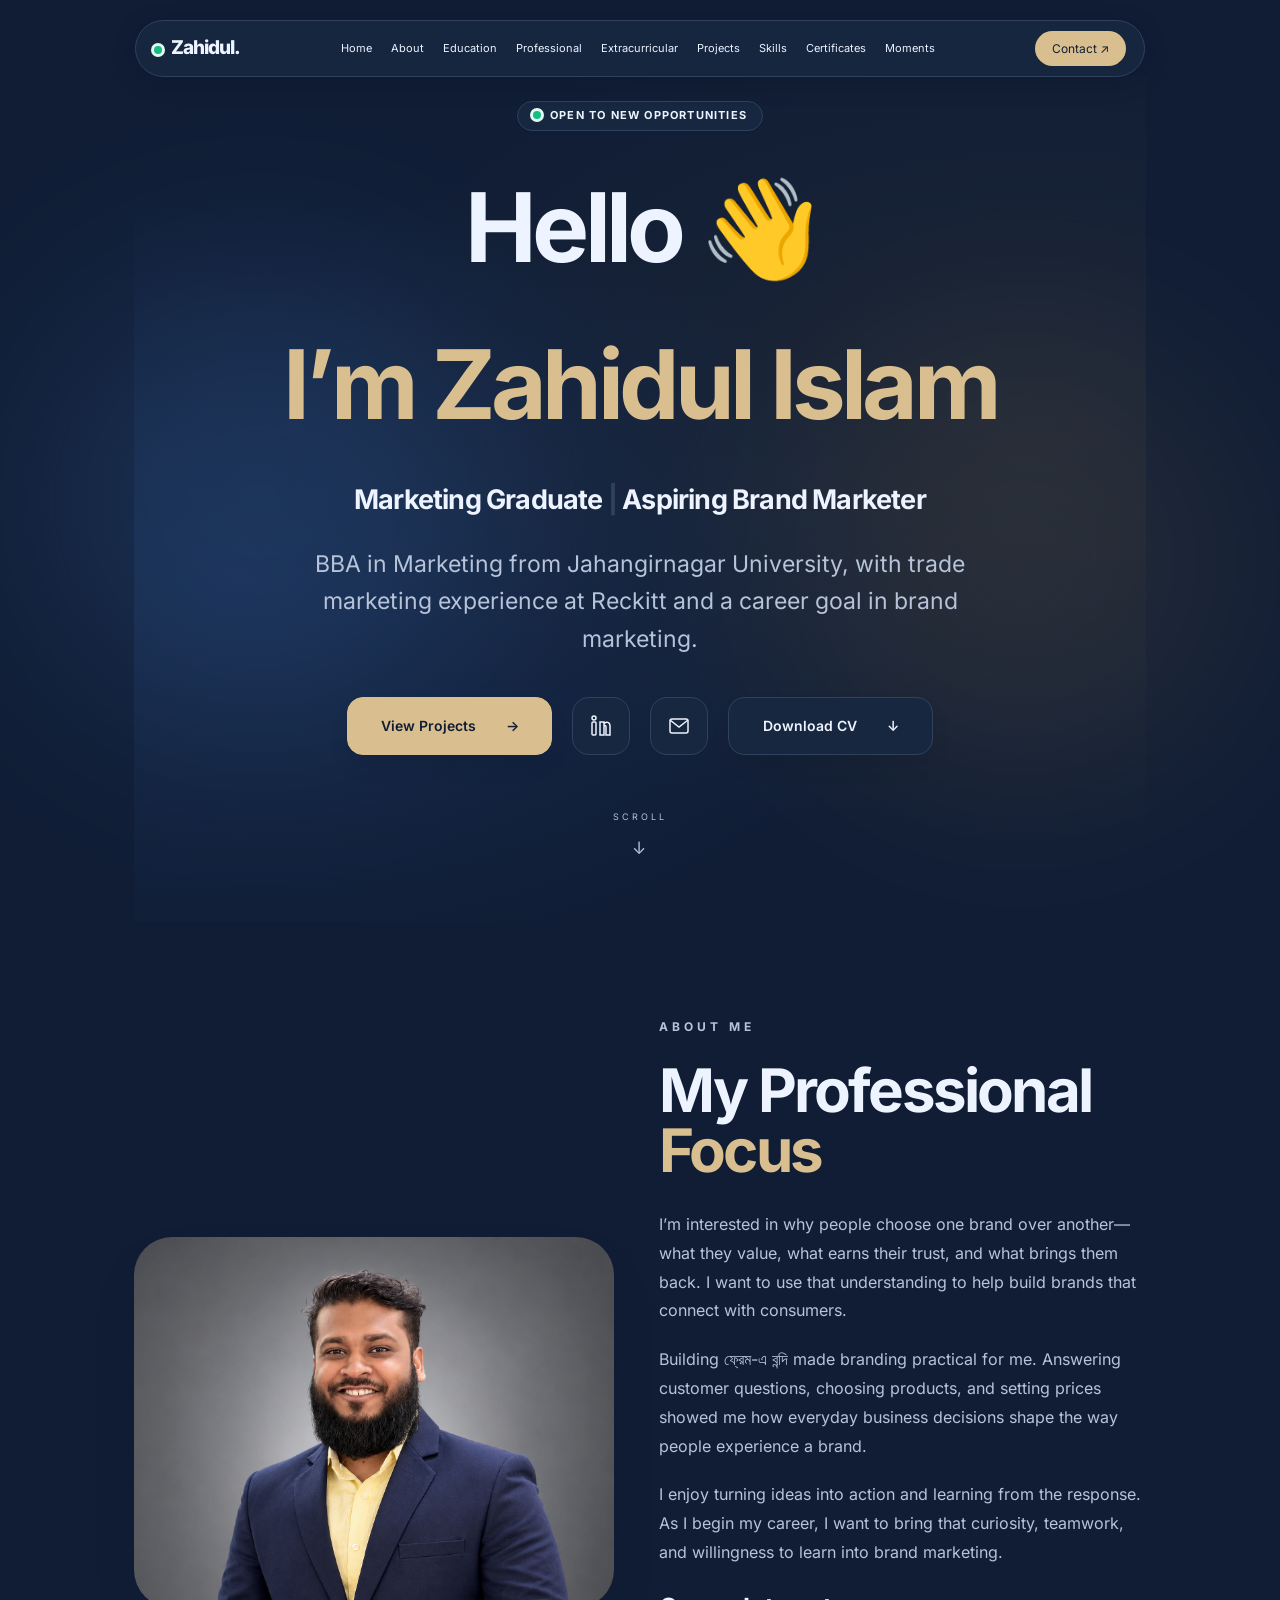
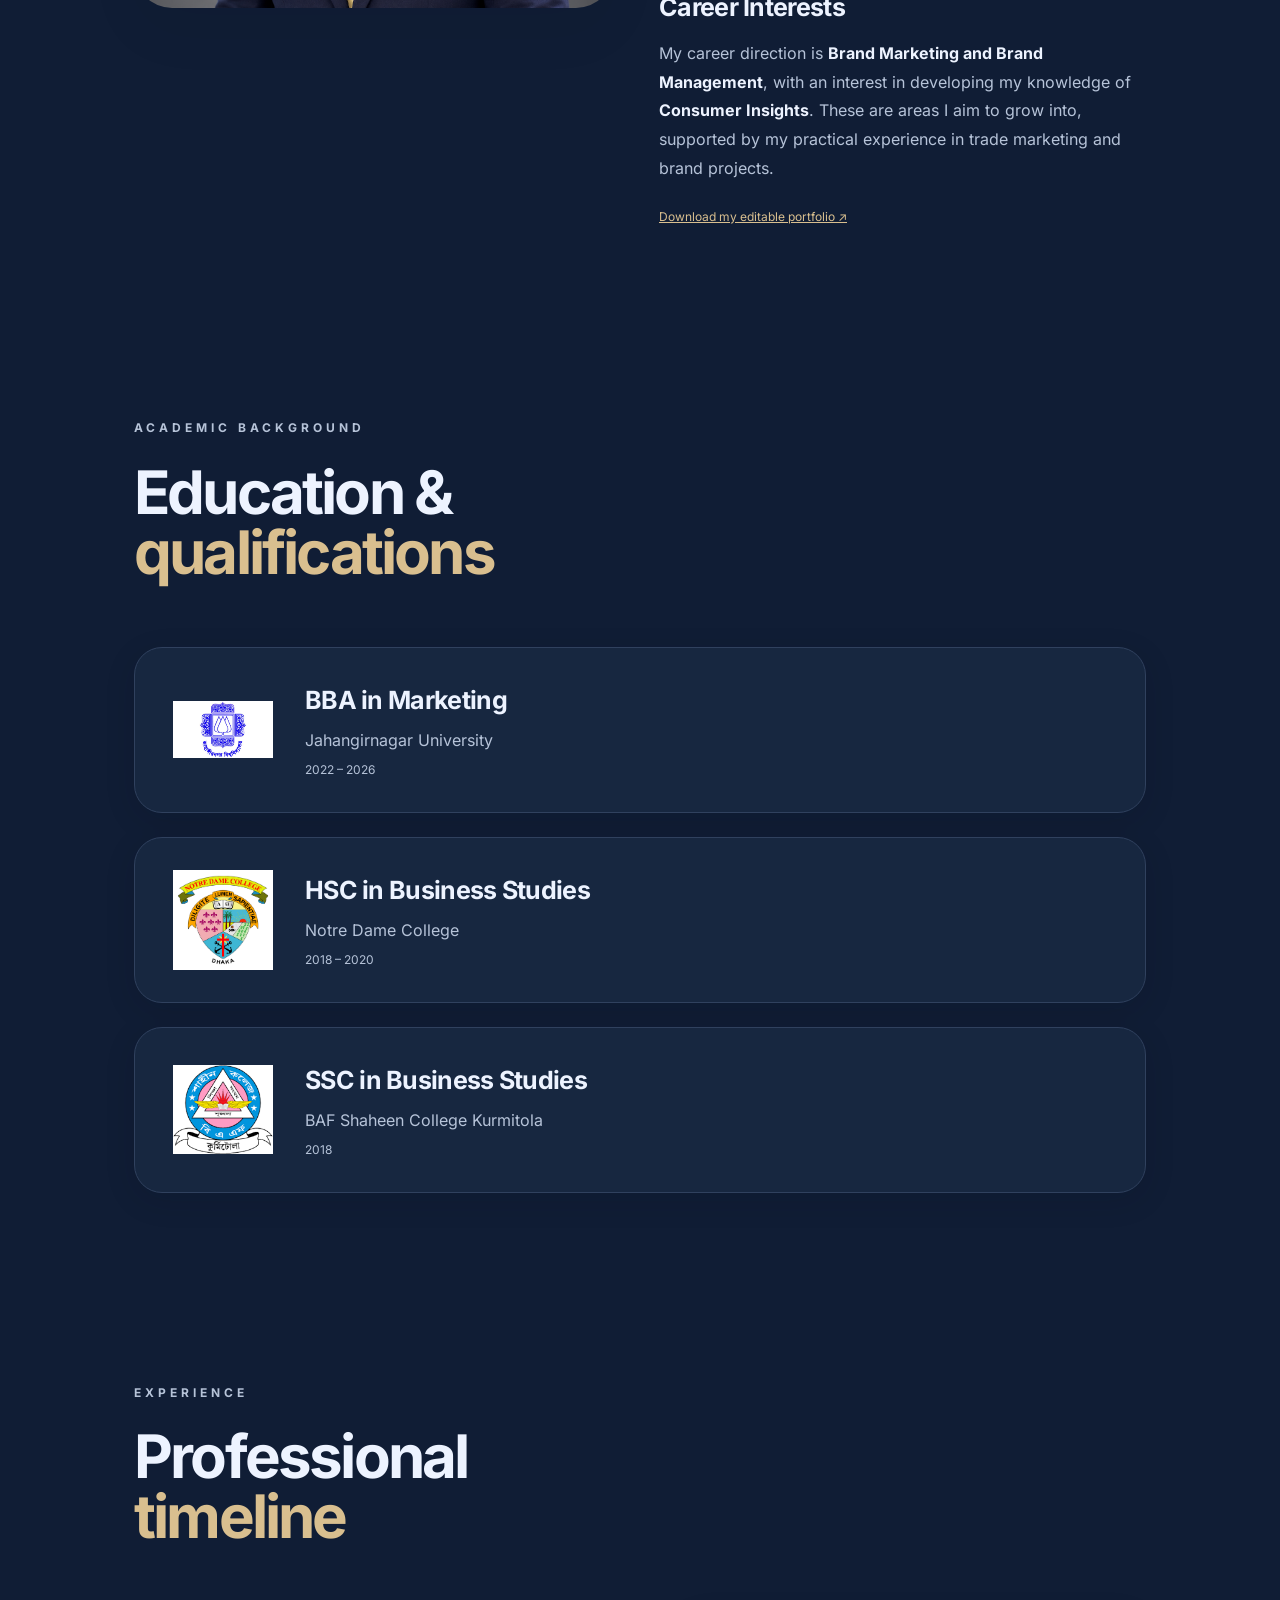
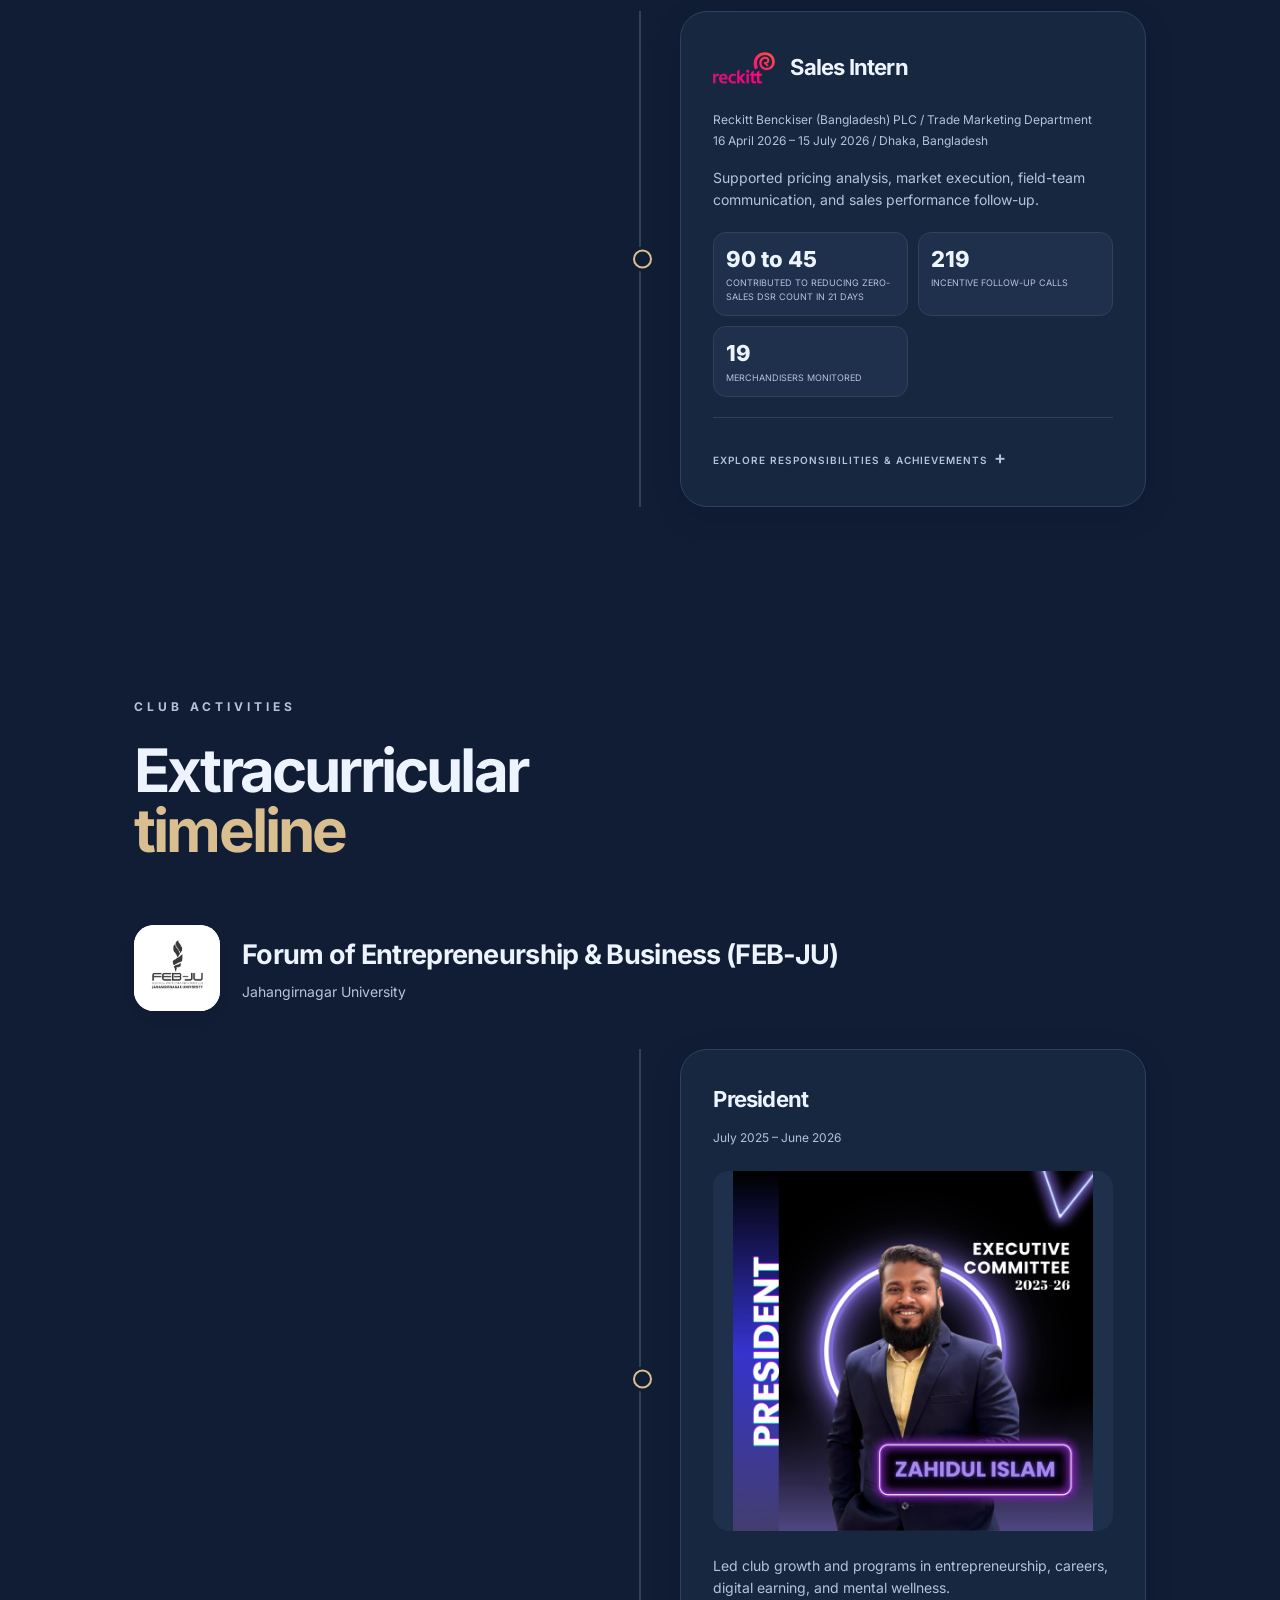
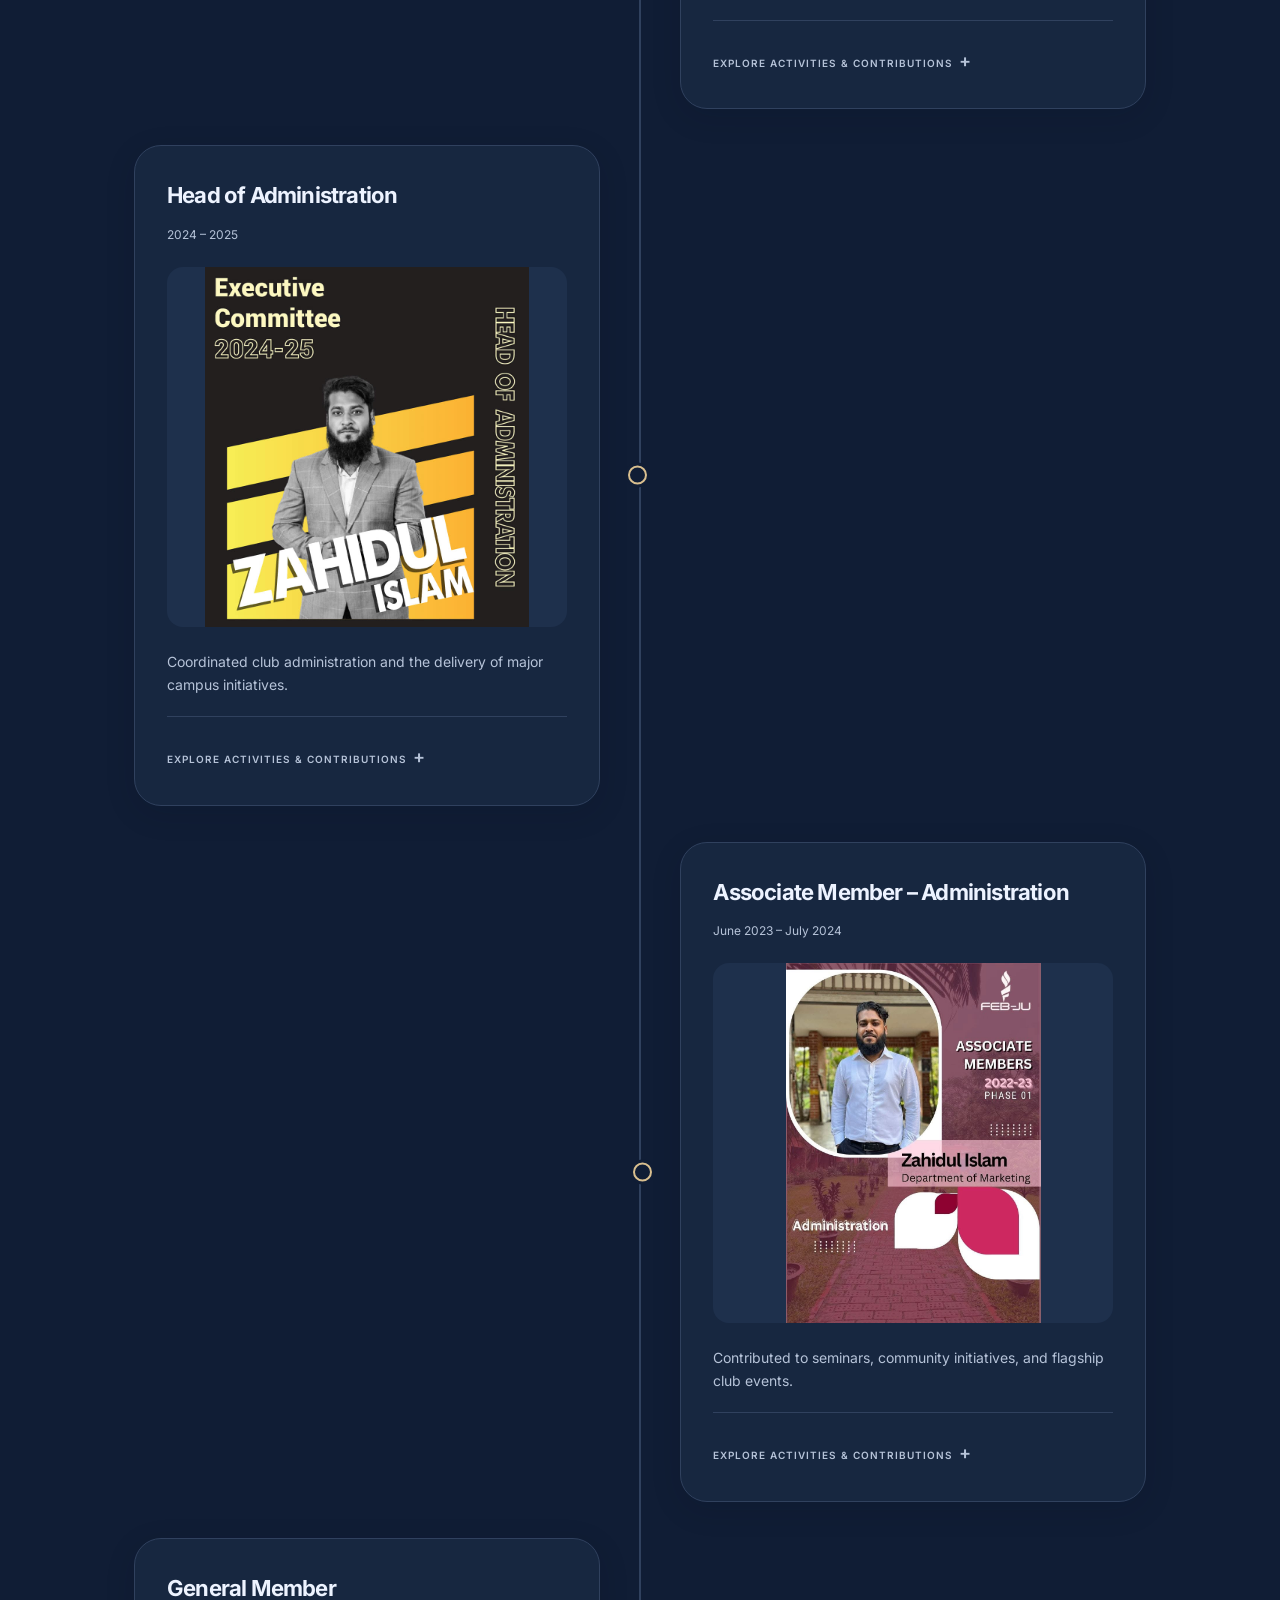
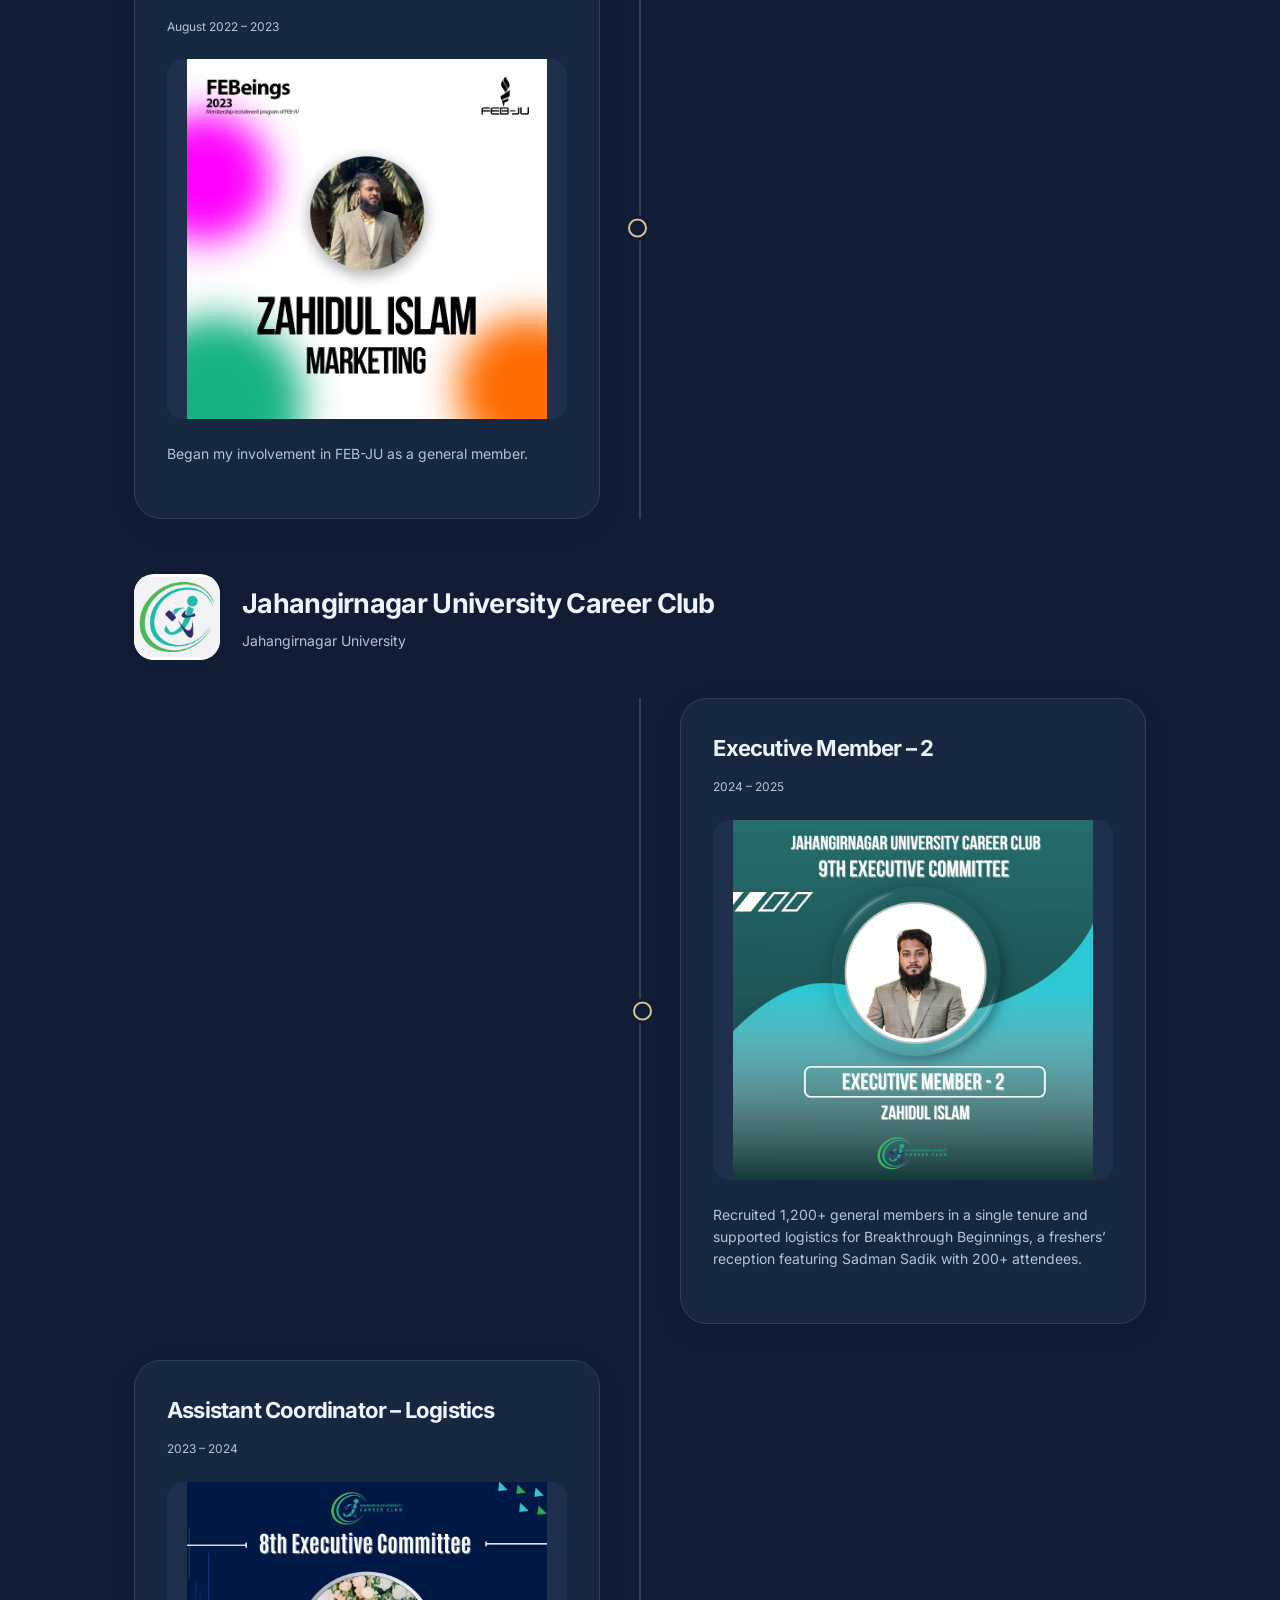
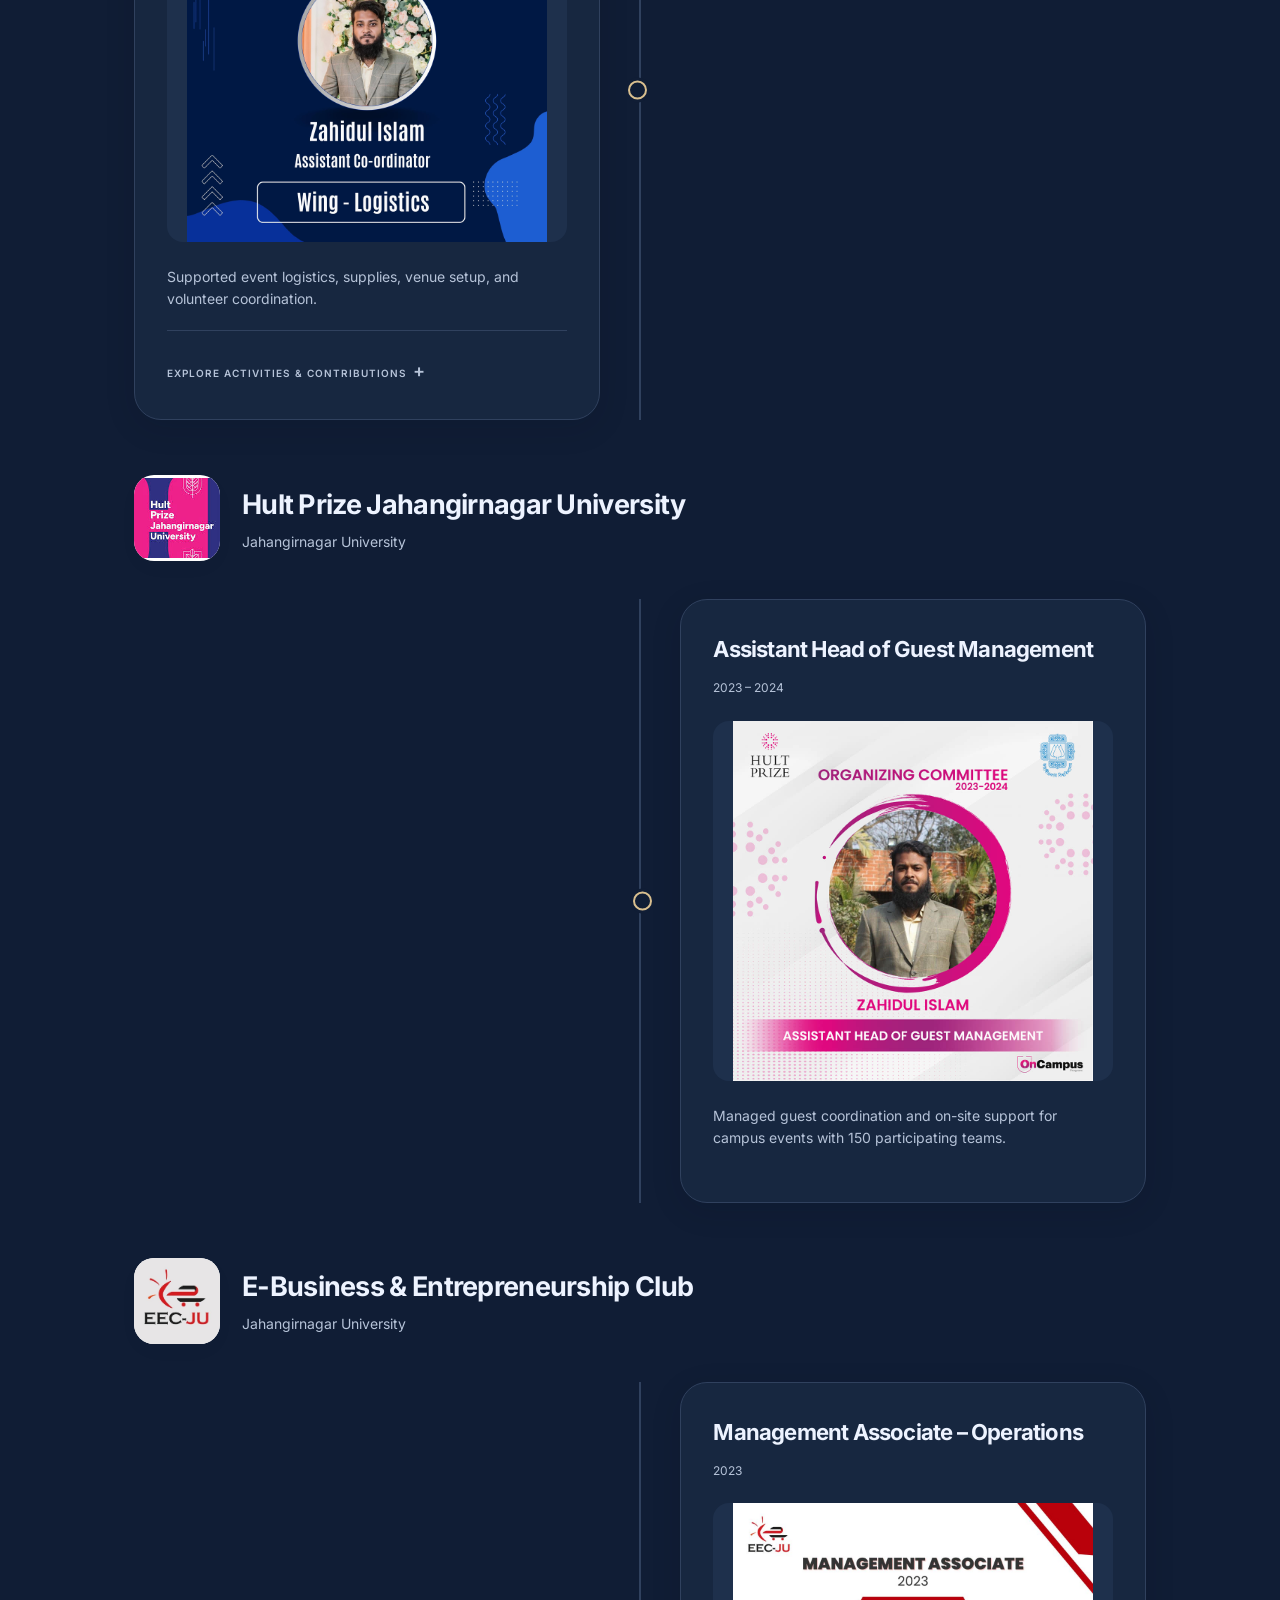
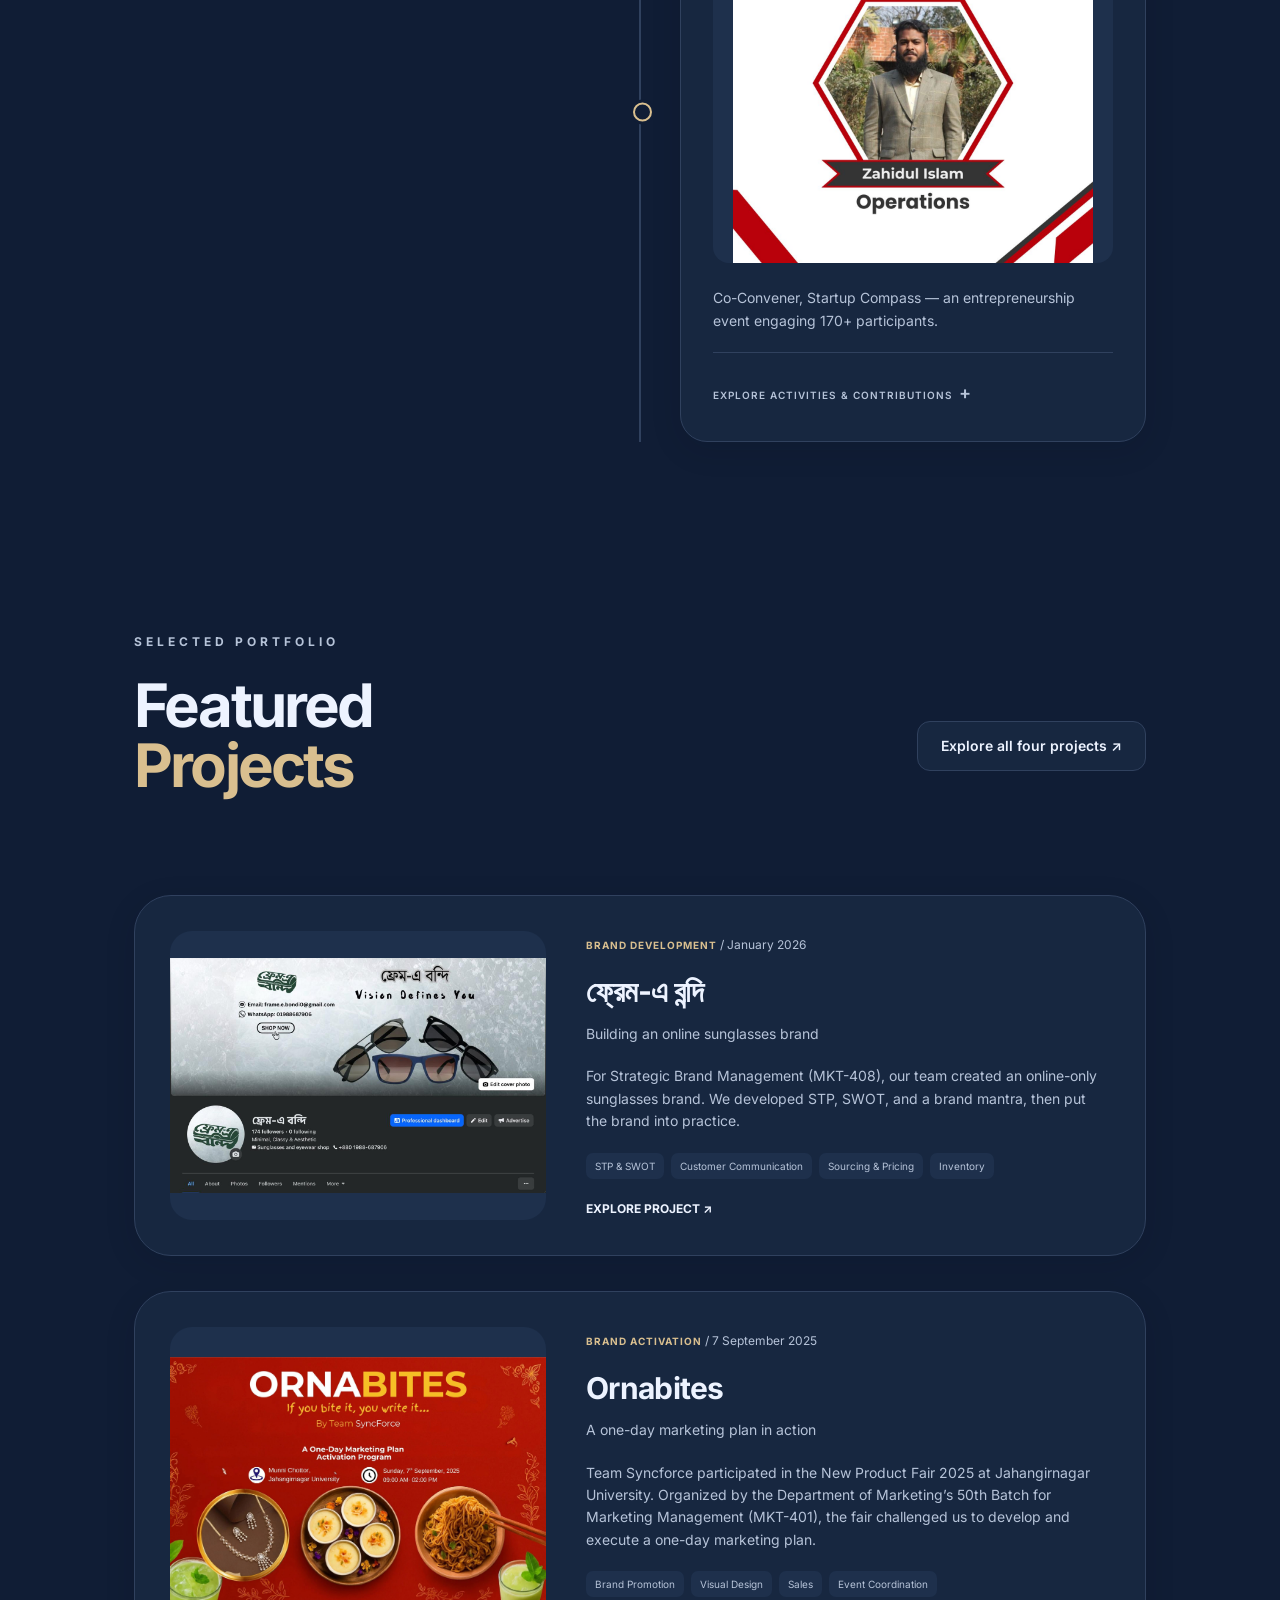
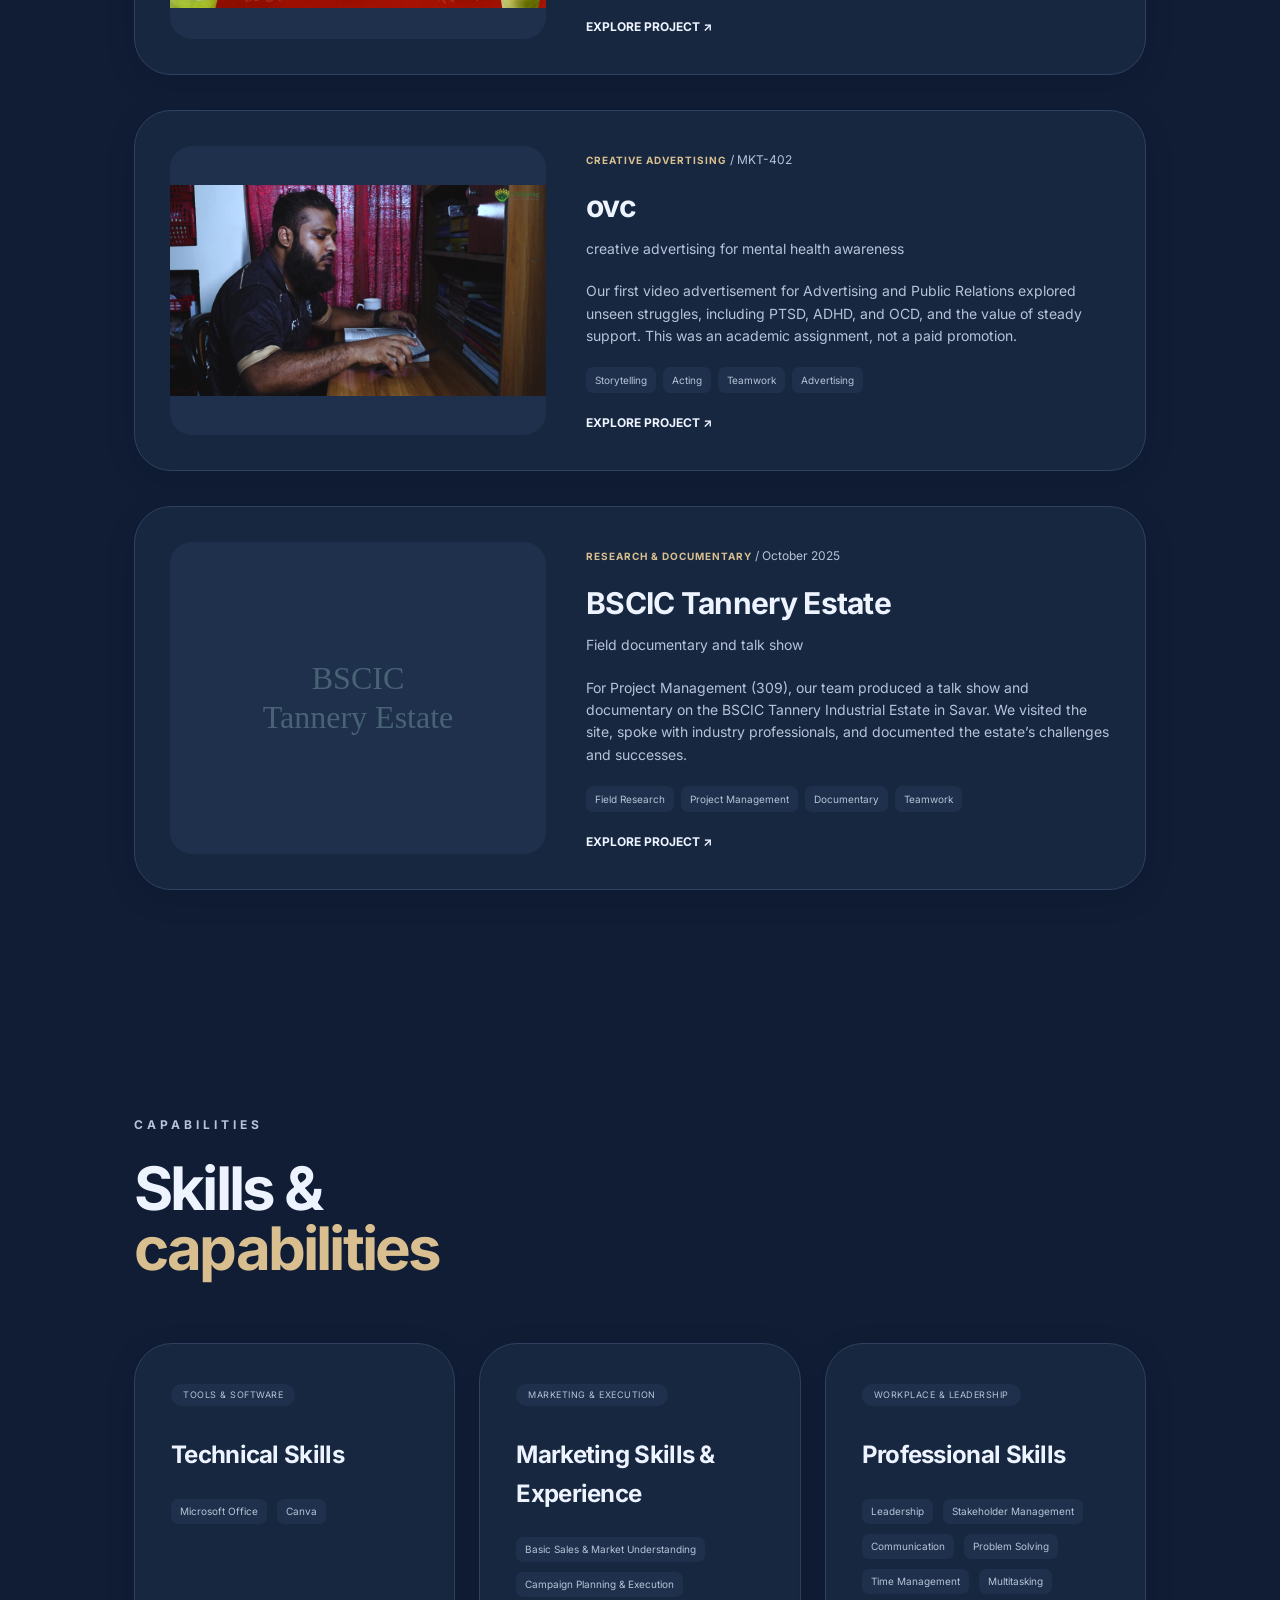
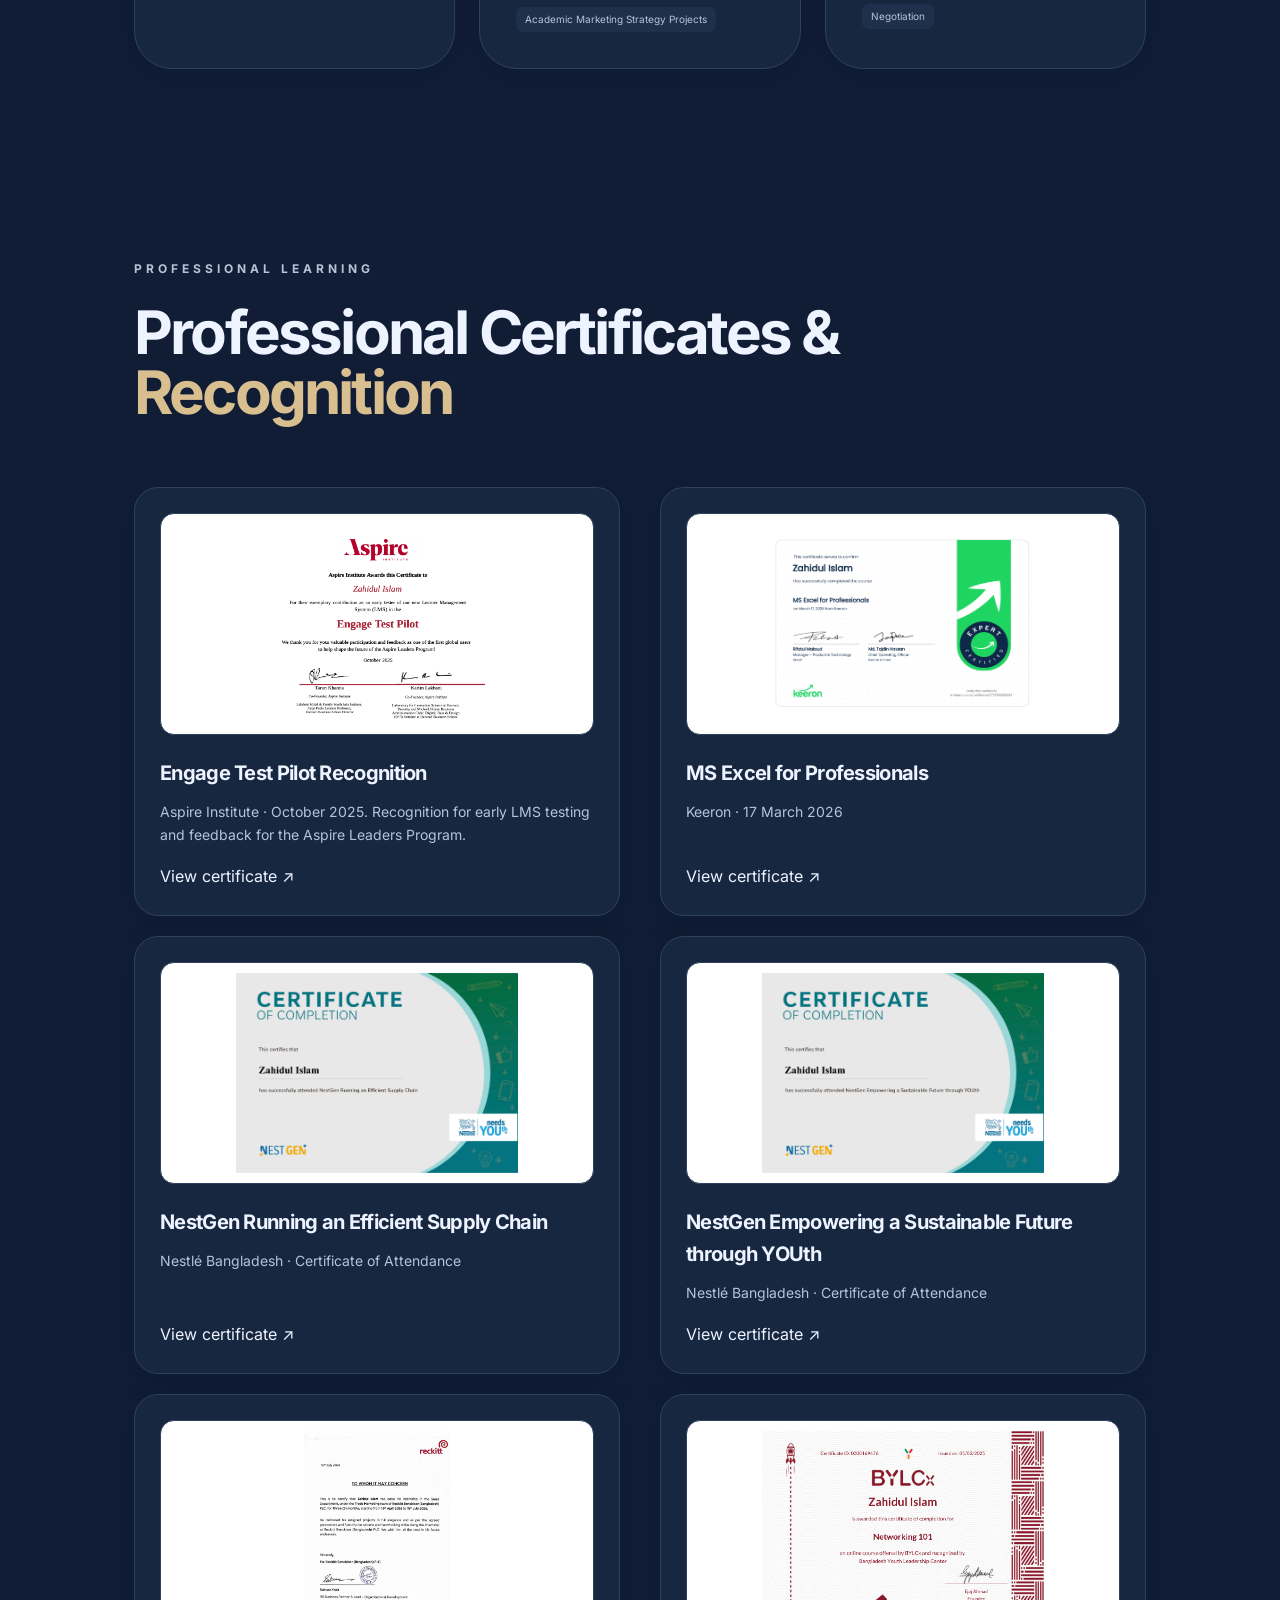
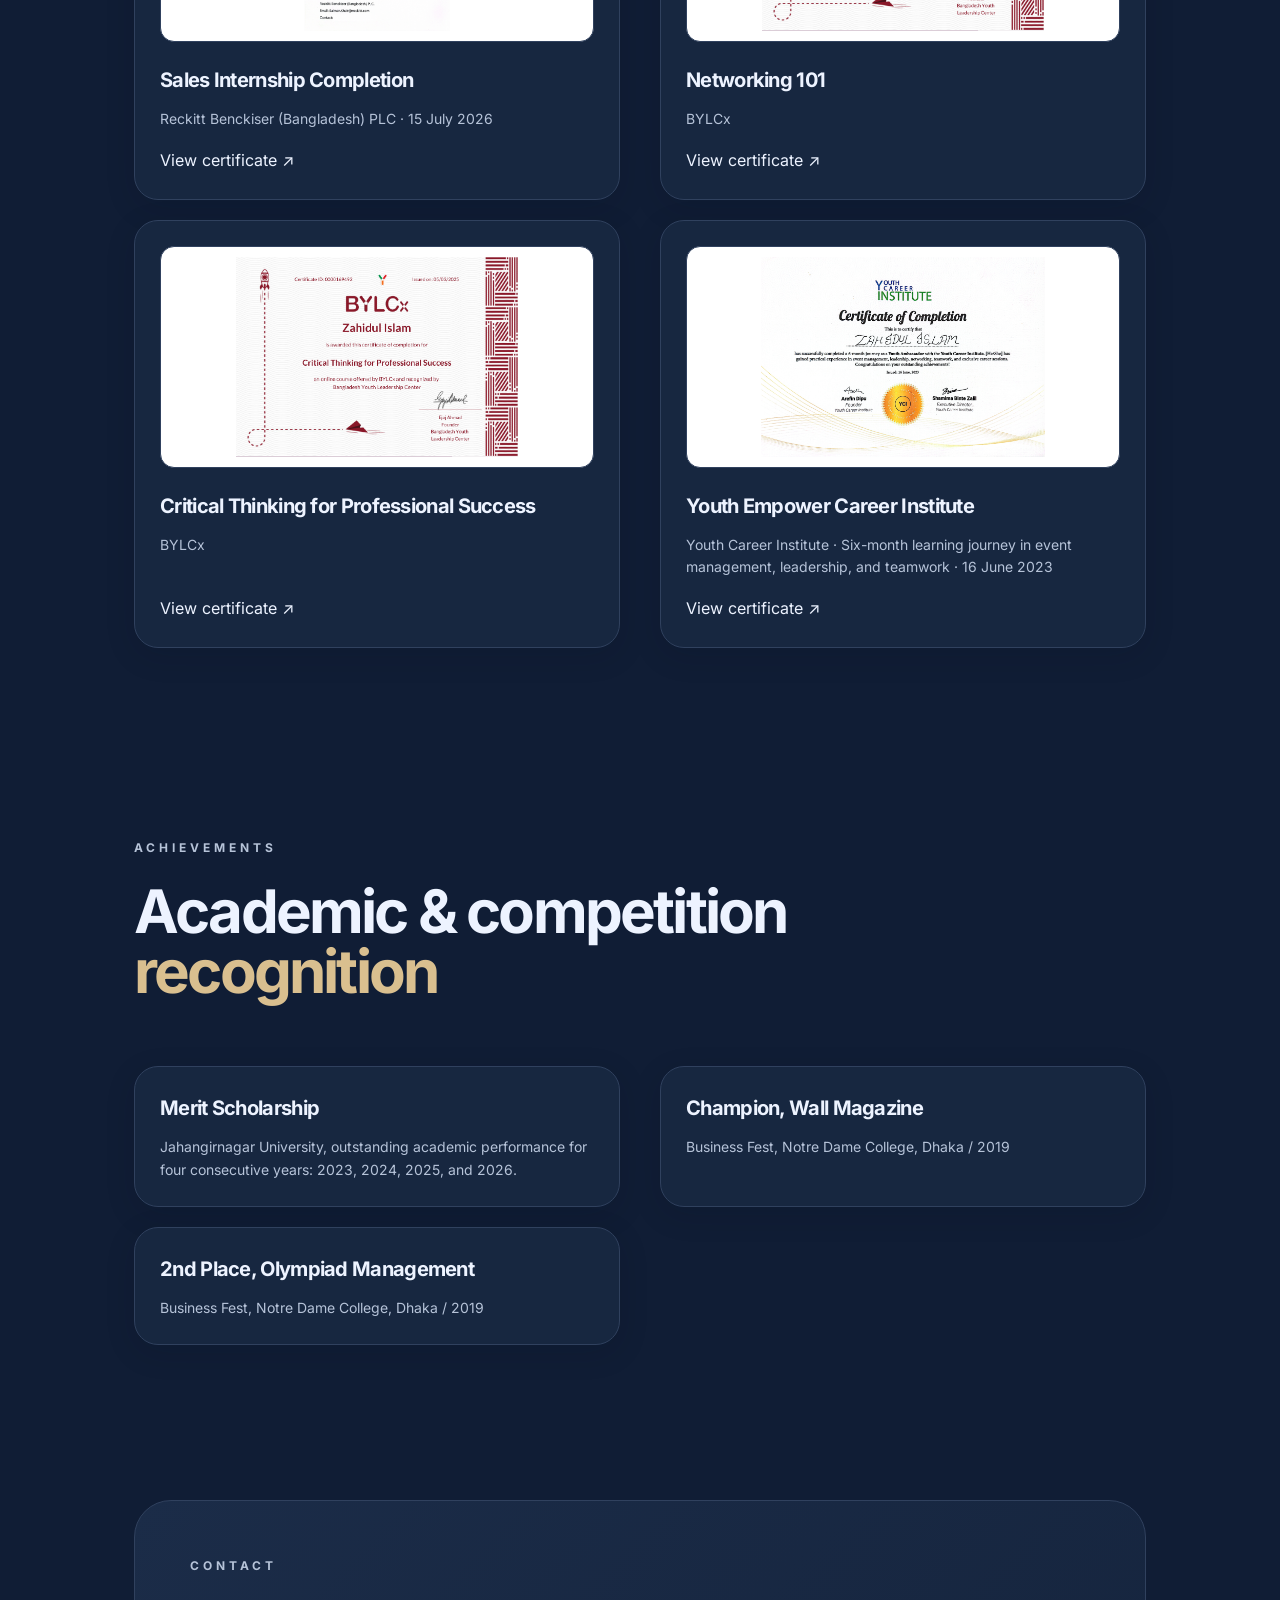
==== commit 6950ad96: "Update index.html" ====
--- a/index.html
+++ b/index.html
@@ -9,7 +9,7 @@
 <article class="experience"><div class="role-heading"><img class="employer-logo" src="/assets/reckitt-logo.svg" alt="Reckitt logo" width="104" height="55"><h3>Sales Intern</h3></div><div class="meta">Reckitt Benckiser (Bangladesh) PLC / Trade Marketing Department<br>16 April 2026 – 15 July 2026 / Dhaka, Bangladesh</div><p class="lead">Supported pricing analysis, market execution, field-team communication, and sales performance follow-up.</p><div class="metrics"><div><strong>90 to 45</strong><small>CONTRIBUTED TO REDUCING ZERO-SALES DSR COUNT IN 21 DAYS</small></div><div><strong>219</strong><small>INCENTIVE FOLLOW-UP CALLS</small></div><div><strong>19</strong><small>MERCHANDISERS MONITORED</small></div></div><details><summary>Explore responsibilities &amp; achievements</summary><div class="responsibility-groups"><div class="responsibility-group"><h4>Pricing Analysis</h4><ul><li>Updated online competitor prices twice weekly to support pricing and market-positioning decisions.</li><li>Calculated Effective Trade Price after discounts and trade offers to support trade-pricing evaluation.</li></ul></div><div class="responsibility-group"><h4>Market Execution</h4><ul><li>Visited distribution houses and retail outlets to observe sales operations, target execution, retailer relationships, and market activities.</li><li>Maintained the CM Tracker to monitor 19 merchandisers, shelf space, and product placement across outlets.</li></ul></div><div class="responsibility-group"><h4>Field-Team Follow-up</h4><ul><li>Contributed to reducing the zero-sales DSR count from 90 to 45 within 21 days through follow-up.</li><li>Conducted 219 calls regarding DSR incentive awareness and performance achievement.</li></ul></div><div class="responsibility-group"><h4>Data Analysis</h4><ul><li>Updated Eco SKU mapping files by brand, variant, and pack size.</li><li>Analyzed population, household, income, and expenditure data using BBS Census and HIES datasets.</li></ul></div></div></details></article>
 </div></section>
 <section class="section" id="extracurricular"><div class="kicker">Club Activities</div><h2>Extracurricular <span>timeline</span></h2><div class="club-group" id="feb-ju"><div class="club-heading"><img class="club-logo" src="/assets/feb-logo.jpg" alt="FEB-JU club logo" width="1948" height="1948"><div><h3>Forum of Entrepreneurship & Business (FEB-JU)</h3><p>Jahangirnagar University</p></div></div><div class="timeline"><article class="experience"><h4>President</h4><div class="meta">July 2025 – June 2026</div><img class="feb-role-photo" src="/assets/feb-president-role.jpg" alt="Zahidul Islam, FEB-JU President appointment graphic" loading="lazy" width="1600" height="1600"><p class="lead">Led club growth and programs in entrepreneurship, careers, digital earning, and mental wellness.</p><details><summary>Explore activities & contributions</summary><ul class="activity-list"><li><strong>Interactive Cares Workshop</strong><br>Hosted a session with 150+ students on earning through game map creation.</li><li><strong>Business & Mental Wellness Seminar</strong><br>Organized with Grameen Digital Healthcare Solutions, engaging 80+ students.</li><li><strong>FUTUREMAKERS Roadshow</strong><br>Organized Grameenphone’s roadshow at Jahangirnagar University with 230+ participants.</li><li><strong>Food Carnival</strong><br>Organized stalls where 30+ students prepared and sold food, encouraging them to explore entrepreneurship.</li><li><strong>BizQ 2.0</strong><br>Directed competition planning and delivery for 230+ participants, including participant selection, final rounds on campus, and team operations.</li><li><strong>Club Expansion &amp; Student Engagement</strong><br>Brought in and integrated around 200 new members. Arranged sessions on career development, digital earning, and mental well-being to increase involvement and strengthen external connections.</li><li><strong>Career Ragging 2.0</strong><br>Led the team in organizing the event with partner Transform BD, connecting student ambitions with professional insights through speaker sessions, questions, and direct interaction.</li></ul></details></article><article class="experience"><h4>Head of Administration</h4><div class="meta">2024 – 2025</div><img class="feb-role-photo" src="/assets/feb-admin-role.jpg" alt="Zahidul Islam, FEB-JU Head of Administration appointment graphic" loading="lazy" width="864" height="960"><p class="lead">Coordinated club administration and the delivery of major campus initiatives.</p><details><summary>Explore activities & contributions</summary><ul class="activity-list"><li><strong>Anti-Discrimination Graffiti Project</strong><br>Convened a seven-day project, coordinating smooth execution and active student involvement.</li><li><strong>Food Carnival</strong><br>Organized an event with 30+ student-led stalls, later sponsored by Ahar.</li><li><strong>BRAC Bank Career Talk</strong><br>Organized the event for 350+ participants and facilitated on-campus interviews for 45+ students, with many advancing to the next stage.</li></ul></details></article><article class="experience"><h4>Associate Member – Administration</h4><div class="meta">June 2023 – July 2024</div><img class="feb-role-photo" src="/assets/feb-associate-role.jpg" alt="Zahidul Islam, FEB-JU Associate Member – Administration appointment graphic" loading="lazy" width="877" height="1240"><p class="lead">Contributed to seminars, community initiatives, and flagship club events.</p><details><summary>Explore activities & contributions</summary><ul class="activity-list"><li><strong>Freelancing Career Seminar</strong><br>Led a seminar with 60+ participants.</li><li><strong>Tree Plantation Drive</strong><br>Led an initiative that planted 30 trees.</li><li><strong>FEBx Edge</strong><br>Co-convened the five-day flagship event with 60+ participants per session, including the final and prize-giving.</li><li><strong>Shanta Securities Seminar</strong><br>Contributed as co-convener to a seminar with 300+ participants.</li></ul></details></article><article class="experience"><h4>General Member</h4><div class="meta">August 2022 – 2023</div><img class="feb-role-photo" src="/assets/feb-general-role.jpg" alt="Zahidul Islam, FEB-JU General Member appointment graphic" loading="lazy" width="1600" height="1600"><p class="lead">Began my involvement in FEB-JU as a general member.</p></article></div></div><div class="club-group" id="jucc"><div class="club-heading"><img class="club-logo" src="/assets/jucc-logo.jpg" alt="Jahangirnagar University Career Club logo" width="960" height="896"><div><h3>Jahangirnagar University Career Club</h3><p>Jahangirnagar University</p></div></div><div class="timeline"><article class="experience"><h4>Executive Member – 2</h4><div class="meta">2024 – 2025</div><img class="feb-role-photo" src="/assets/jucc-executive-role.jpg" alt="Zahidul Islam, JUCC Executive Member – 2 appointment graphic" loading="lazy" width="960" height="960"><p class="lead">Recruited 1,200+ general members in a single tenure and supported logistics for Breakthrough Beginnings, a freshers’ reception featuring Sadman Sadik with 200+ attendees.</p></article><article class="experience"><h4>Assistant Coordinator – Logistics</h4><div class="meta">2023 – 2024</div><img class="feb-role-photo" src="/assets/jucc-logistics-role.jpg" alt="Zahidul Islam, JUCC Assistant Coordinator, Logistics Wing appointment graphic" loading="lazy" width="2048" height="2048"><p class="lead">Supported event logistics, supplies, venue setup, and volunteer coordination.</p><details><summary>Explore activities & contributions</summary><ul class="activity-list"><li>Coordinated logistics and operational arrangements for BBQ events, ensuring smooth execution.</li><li>Managed event supplies, resource allocation, and distribution based on demand.</li><li>Supported venue decoration, setup, and overall event organization.</li><li>Coordinated with team members to ensure timely delivery of necessary materials and supplies.</li><li>Assisted in volunteer recruitment and coordination to ensure adequate volunteer support for event activities.</li><li>Collaborated with the team to maintain operational efficiency and deliver successful events.</li></ul></details></article></div></div><div class="club-group" id="hult-prize"><div class="club-heading"><img class="club-logo" src="/assets/hult-logo.jpeg" alt="Hult Prize Jahangirnagar University logo" width="160" height="148"><div><h3>Hult Prize Jahangirnagar University</h3><p>Jahangirnagar University</p></div></div><div class="timeline"><article class="experience"><h4>Assistant Head of Guest Management</h4><div class="meta">2023 – 2024</div><img class="feb-role-photo" src="/assets/hult-guest-management-role.jpg" alt="Zahidul Islam, Hult Prize Assistant Head of Guest Management appointment graphic" loading="lazy" width="960" height="960"><p class="lead">Managed guest coordination and on-site support for campus events with 150 participating teams.</p></article></div></div><div class="club-group" id="eec-ju"><div class="club-heading"><img class="club-logo" src="/assets/eec-logo-v2.jpeg" alt="E-Business & Entrepreneurship Club, Jahangirnagar University logo" width="447" height="447"><div><h3>E-Business & Entrepreneurship Club</h3><p>Jahangirnagar University</p></div></div><div class="timeline"><article class="experience"><h4>Management Associate – Operations</h4><div class="meta">2023</div><img class="feb-role-photo" src="/assets/eec-operations-role.jpg" alt="Zahidul Islam, EEC-JU Management Associate, Operations appointment graphic" loading="lazy" width="1080" height="1080"><p class="lead">Co-Convener, Startup Compass — an entrepreneurship event engaging 170+ participants.</p><details><summary>Explore activities & contributions</summary><h5>Co-Convener | Entrepreneurship Event (Startup Compass)</h5><ul class="activity-list"><li>Co-organized an entrepreneurship-focused event that engaged 170+ participants, promoting startup awareness and student involvement in entrepreneurship.</li><li>Coordinated event planning, logistics, and execution to ensure a smooth experience for 170+ attendees.</li><li>Contributed to speaker session planning and audience engagement on startup opportunities, challenges, and career mentorship.</li><li>Collaborated with the organizing team to drive student outreach, event promotion, and participant engagement.</li></ul></details></article></div></div></section>
-<section class="section" id="projects"><div class="heading-row"><div><div class="kicker">Selected Portfolio</div><h2>Featured <span>Projects</span></h2></div><a class="btn secondary" href="/works/">Explore all four projects ↗</a></div><article class="project" data-category="Brand Development" data-search="ফ্রেম-এ বন্দি building an online sunglasses brand for strategic brand management (mkt-408), our team created an online-only sunglasses brand. we developed stp, swot, and a brand mantra, then put the brand into practice. stp &amp; swot customer communication sourcing &amp; pricing inventory"><a class="visual " href="/work/frame-e-bondi/"><img src="/assets/frame-brand.jpg" alt="Building an online sunglasses brand" loading="lazy" width="1280" height="800"></a><div><span class="category">Brand Development</span><span class="meta"> / January 2026</span><h3><a href="/work/frame-e-bondi/">ফ্রেম-এ বন্দি</a></h3><p>Building an online sunglasses brand</p><p>For Strategic Brand Management (MKT-408), our team created an online-only sunglasses brand. We developed STP, SWOT, and a brand mantra, then put the brand into practice.</p><div class="tags"><span>STP & SWOT</span><span>Customer Communication</span><span>Sourcing & Pricing</span><span>Inventory</span></div><a class="more" href="/work/frame-e-bondi/">EXPLORE PROJECT ↗</a></div></article><article class="project" data-category="Brand Activation" data-search="ornabites a one-day marketing plan in action team syncforce participated in the new product fair 2025 at jahangirnagar university. organized by the department of marketing’s 50th batch for marketing management (mkt-401), the fair challenged us to develop and execute a one-day marketing plan. brand promotion visual design sales event coordination"><a class="visual" href="/work/ornabites/"><img src="/assets/ornabites-poster.jpeg" alt="Ornabites promotional poster by Team Syncforce" loading="lazy" width="2048" height="1367"></a><div><span class="category">Brand Activation</span><span class="meta"> / 7 September 2025</span><h3><a href="/work/ornabites/">Ornabites</a></h3><p>A one-day marketing plan in action</p><p>Team Syncforce participated in the New Product Fair 2025 at Jahangirnagar University. Organized by the Department of Marketing’s 50th Batch for Marketing Management (MKT-401), the fair challenged us to develop and execute a one-day marketing plan.</p><div class="tags"><span>Brand Promotion</span><span>Visual Design</span><span>Sales</span><span>Event Coordination</span></div><a class="more" href="/work/ornabites/">EXPLORE PROJECT ↗</a></div></article><article class="project" data-category="Creative Advertising" data-search="advertisement mental health awareness ovc our first video advertisement for advertising and public relations explored unseen struggles, including ptsd, adhd, and ocd, and the value of steady support. this was an academic assignment, not a paid promotion. storytelling acting teamwork advertising"><a class="visual " href="/work/awareness-ad/"><img src="/assets/ad-still.jpg" alt="Mental health awareness advertisement" loading="lazy" width="1920" height="1080"></a><div><span class="category">Creative Advertising</span><span class="meta"> / MKT-402</span><h3><a href="/work/awareness-ad/">Unseen Battles</a></h3><p>Mental health awareness advertisement</p><p>Our first video advertisement for Advertising and Public Relations explored unseen struggles, including PTSD, ADHD, and OCD, and the value of steady support. This was an academic assignment, not a paid promotion.</p><div class="tags"><span>Storytelling</span><span>Acting</span><span>Teamwork</span><span>Advertising</span></div><a class="more" href="/work/awareness-ad/">EXPLORE PROJECT ↗</a></div></article><article class="project" data-category="Research & Documentary" data-search="bscic tannery estate field documentary and talk show for project management (309), our team produced a talk show and documentary on the bscic tannery industrial estate in savar. we visited the site, spoke with industry professionals, and documented the estate’s challenges and successes. field research project management documentary teamwork"><a class="visual word doc" href="/work/bscic-documentary/">BSCIC<br>Tannery Estate</a><div><span class="category">Research & Documentary</span><span class="meta"> / October 2025</span><h3><a href="/work/bscic-documentary/">BSCIC Tannery Estate</a></h3><p>Field documentary and talk show</p><p>For Project Management (309), our team produced a talk show and documentary on the BSCIC Tannery Industrial Estate in Savar. We visited the site, spoke with industry professionals, and documented the estate’s challenges and successes.</p><div class="tags"><span>Field Research</span><span>Project Management</span><span>Documentary</span><span>Teamwork</span></div><a class="more" href="/work/bscic-documentary/">EXPLORE PROJECT ↗</a></div></article></section>
+<section class="section" id="projects"><div class="heading-row"><div><div class="kicker">Selected Portfolio</div><h2>Featured <span>Projects</span></h2></div><a class="btn secondary" href="/works/">Explore all four projects ↗</a></div><article class="project" data-category="Brand Development" data-search="ফ্রেম-এ বন্দি building an online sunglasses brand for strategic brand management (mkt-408), our team created an online-only sunglasses brand. we developed stp, swot, and a brand mantra, then put the brand into practice. stp &amp; swot customer communication sourcing &amp; pricing inventory"><a class="visual " href="/work/frame-e-bondi/"><img src="/assets/frame-brand.jpg" alt="Building an online sunglasses brand" loading="lazy" width="1280" height="800"></a><div><span class="category">Brand Development</span><span class="meta"> / January 2026</span><h3><a href="/work/frame-e-bondi/">ফ্রেম-এ বন্দি</a></h3><p>Building an online sunglasses brand</p><p>For Strategic Brand Management (MKT-408), our team created an online-only sunglasses brand. We developed STP, SWOT, and a brand mantra, then put the brand into practice.</p><div class="tags"><span>STP & SWOT</span><span>Customer Communication</span><span>Sourcing & Pricing</span><span>Inventory</span></div><a class="more" href="/work/frame-e-bondi/">EXPLORE PROJECT ↗</a></div></article><article class="project" data-category="Brand Activation" data-search="ornabites a one-day marketing plan in action team syncforce participated in the new product fair 2025 at jahangirnagar university. organized by the department of marketing’s 50th batch for marketing management (mkt-401), the fair challenged us to develop and execute a one-day marketing plan. brand promotion visual design sales event coordination"><a class="visual" href="/work/ornabites/"><img src="/assets/ornabites-poster.jpeg" alt="Ornabites promotional poster by Team Syncforce" loading="lazy" width="2048" height="1367"></a><div><span class="category">Brand Activation</span><span class="meta"> / 7 September 2025</span><h3><a href="/work/ornabites/">Ornabites</a></h3><p>A one-day marketing plan in action</p><p>Team Syncforce participated in the New Product Fair 2025 at Jahangirnagar University. Organized by the Department of Marketing’s 50th Batch for Marketing Management (MKT-401), the fair challenged us to develop and execute a one-day marketing plan.</p><div class="tags"><span>Brand Promotion</span><span>Visual Design</span><span>Sales</span><span>Event Coordination</span></div><a class="more" href="/work/ornabites/">EXPLORE PROJECT ↗</a></div></article><article class="project" data-category="Creative Advertising" data-search="advertisement mental health awareness ovc our first video advertisement for advertising and public relations explored unseen struggles, including ptsd, adhd, and ocd, and the value of steady support. this was an academic assignment, not a paid promotion. storytelling acting teamwork advertising"><a class="visual " href="/work/awareness-ad/"><img src="/assets/ad-still.jpg" alt="Mental health awareness advertisement" loading="lazy" width="1920" height="1080"></a><div><span class="category">Creative Advertising</span><span class="meta"> / MKT-402</span><h3><a href="/work/awareness-ad/">ovc</a></h3><p>creative advertising for mental health awareness</p><p>Our first video advertisement for Advertising and Public Relations explored unseen struggles, including PTSD, ADHD, and OCD, and the value of steady support. This was an academic assignment, not a paid promotion.</p><div class="tags"><span>Storytelling</span><span>Acting</span><span>Teamwork</span><span>Advertising</span></div><a class="more" href="/work/awareness-ad/">EXPLORE PROJECT ↗</a></div></article><article class="project" data-category="Research & Documentary" data-search="bscic tannery estate field documentary and talk show for project management (309), our team produced a talk show and documentary on the bscic tannery industrial estate in savar. we visited the site, spoke with industry professionals, and documented the estate’s challenges and successes. field research project management documentary teamwork"><a class="visual word doc" href="/work/bscic-documentary/">BSCIC<br>Tannery Estate</a><div><span class="category">Research & Documentary</span><span class="meta"> / October 2025</span><h3><a href="/work/bscic-documentary/">BSCIC Tannery Estate</a></h3><p>Field documentary and talk show</p><p>For Project Management (309), our team produced a talk show and documentary on the BSCIC Tannery Industrial Estate in Savar. We visited the site, spoke with industry professionals, and documented the estate’s challenges and successes.</p><div class="tags"><span>Field Research</span><span>Project Management</span><span>Documentary</span><span>Teamwork</span></div><a class="more" href="/work/bscic-documentary/">EXPLORE PROJECT ↗</a></div></article></section>
 <section class="section" id="skills"><div class="kicker">Capabilities</div><h2>Skills & <span>capabilities</span></h2><div class="skills"><div><h3>Technical Skills</h3><div class="tags"><span>Microsoft Office</span><span>Canva</span></div></div><div><h3>Marketing Skills &amp; Experience</h3><div class="tags"><span>Basic Sales &amp; Market Understanding</span><span>Campaign Planning &amp; Execution</span><span>Academic Marketing Strategy Projects</span></div></div><div><h3>Professional Skills</h3><div class="tags"><span>Leadership</span><span>Stakeholder Management</span><span>Communication</span><span>Problem Solving</span><span>Time Management</span><span>Multitasking</span><span>Negotiation</span></div></div></div></section>
 
 <section class="section" id="certificates"><div class="kicker">Professional Learning</div><h2>Professional Certificates &amp; <span>Recognition</span></h2><div class="certificates certificate-gallery"><div class="certificate-card"><a class="certificate-preview" href="/assets/aspire-engage-test-pilot.png" target="_blank" rel="noopener" aria-label="Open Engage Test Pilot Recognition"><img src="/assets/aspire-engage-test-pilot.png" alt="Engage Test Pilot Recognition certificate awarded to Zahidul Islam" loading="lazy" width="1520" height="1406"></a><h3>Engage Test Pilot Recognition</h3><p>Aspire Institute · October 2025. Recognition for early LMS testing and feedback for the Aspire Leaders Program.</p><a class="more" href="/assets/aspire-engage-test-pilot.png" target="_blank" rel="noopener">View certificate ↗</a></div><div class="certificate-card"><a class="certificate-preview" href="/assets/excel-certificate.pdf" target="_blank" rel="noopener" aria-label="Open MS Excel for Professionals"><img src="/assets/excel-certificate.png" alt="MS Excel for Professionals certificate awarded to Zahidul Islam" loading="lazy" width="1263" height="893"></a><h3>MS Excel for Professionals</h3><p>Keeron · 17 March 2026</p><a class="more" href="/assets/excel-certificate.pdf" target="_blank" rel="noopener">View certificate ↗</a></div><div class="certificate-card"><a class="certificate-preview" href="/assets/nestgen-supply-chain.pdf" target="_blank" rel="noopener" aria-label="Open NestGen Running an Efficient Supply Chain"><img src="/assets/nestgen-supply-chain.png" alt="NestGen Running an Efficient Supply Chain certificate awarded to Zahidul Islam" loading="lazy" width="1263" height="893"></a><h3>NestGen Running an Efficient Supply Chain</h3><p>Nestlé Bangladesh · Certificate of Attendance</p><a class="more" href="/assets/nestgen-supply-chain.pdf" target="_blank" rel="noopener">View certificate ↗</a></div><div class="certificate-card"><a class="certificate-preview" href="/assets/nestgen-sustainability.pdf" target="_blank" rel="noopener" aria-label="Open NestGen Empowering a Sustainable Future through YOUth"><img src="/assets/nestgen-sustainability.png" alt="NestGen Empowering a Sustainable Future through YOUth certificate awarded to Zahidul Islam" loading="lazy" width="1263" height="893"></a><h3>NestGen Empowering a Sustainable Future through YOUth</h3><p>Nestlé Bangladesh · Certificate of Attendance</p><a class="more" href="/assets/nestgen-sustainability.pdf" target="_blank" rel="noopener">View certificate ↗</a></div><div class="certificate-card"><a class="certificate-preview" href="/assets/reckitt-certificate-redacted.png" target="_blank" rel="noopener" aria-label="Open Reckitt sales internship completion certificate"><img src="/assets/reckitt-certificate-redacted.png" alt="Reckitt sales internship completion certificate for Zahidul Islam, contact number redacted" loading="lazy" width="1075" height="1464"></a><h3>Sales Internship Completion</h3><p>Reckitt Benckiser (Bangladesh) PLC · 15 July 2026</p><a class="more" href="/assets/reckitt-certificate-redacted.png" target="_blank" rel="noopener">View certificate ↗</a></div><div class="certificate-card"><a class="certificate-preview" href="/assets/certificate-gallery-new-8.png" target="_blank" rel="noopener" aria-label="Open Networking 101 certificate"><img src="/assets/certificate-gallery-new-8.png" alt="Networking 101 certificate for Zahidul Islam" loading="lazy" width="935" height="665"></a><h3>Networking 101</h3><p>BYLCx</p><a class="more" href="/assets/certificate-gallery-new-8.png" target="_blank" rel="noopener">View certificate ↗</a></div><div class="certificate-card"><a class="certificate-preview" href="/assets/certificate-gallery-new-9.png" target="_blank" rel="noopener" aria-label="Open Critical Thinking for Professional Success certificate"><img src="/assets/certificate-gallery-new-9.png" alt="Critical Thinking for Professional Success certificate for Zahidul Islam" loading="lazy" width="935" height="665"></a><h3>Critical Thinking for Professional Success</h3><p>BYLCx</p><a class="more" href="/assets/certificate-gallery-new-9.png" target="_blank" rel="noopener">View certificate ↗</a></div><div class="certificate-card"><a class="certificate-preview" href="/assets/certificate-gallery-new-4.png" target="_blank" rel="noopener" aria-label="Open Youth Empower Career Institute certificate"><img src="/assets/certificate-gallery-new-4.png" alt="Youth Empower Career Institute certificate for Zahidul Islam" loading="lazy" width="1108" height="778"></a><h3>Youth Empower Career Institute</h3><p>Youth Career Institute · Six-month learning journey in event management, leadership, and teamwork · 16 June 2023</p><a class="more" href="/assets/certificate-gallery-new-4.png" target="_blank" rel="noopener">View certificate ↗</a></div></div></section>
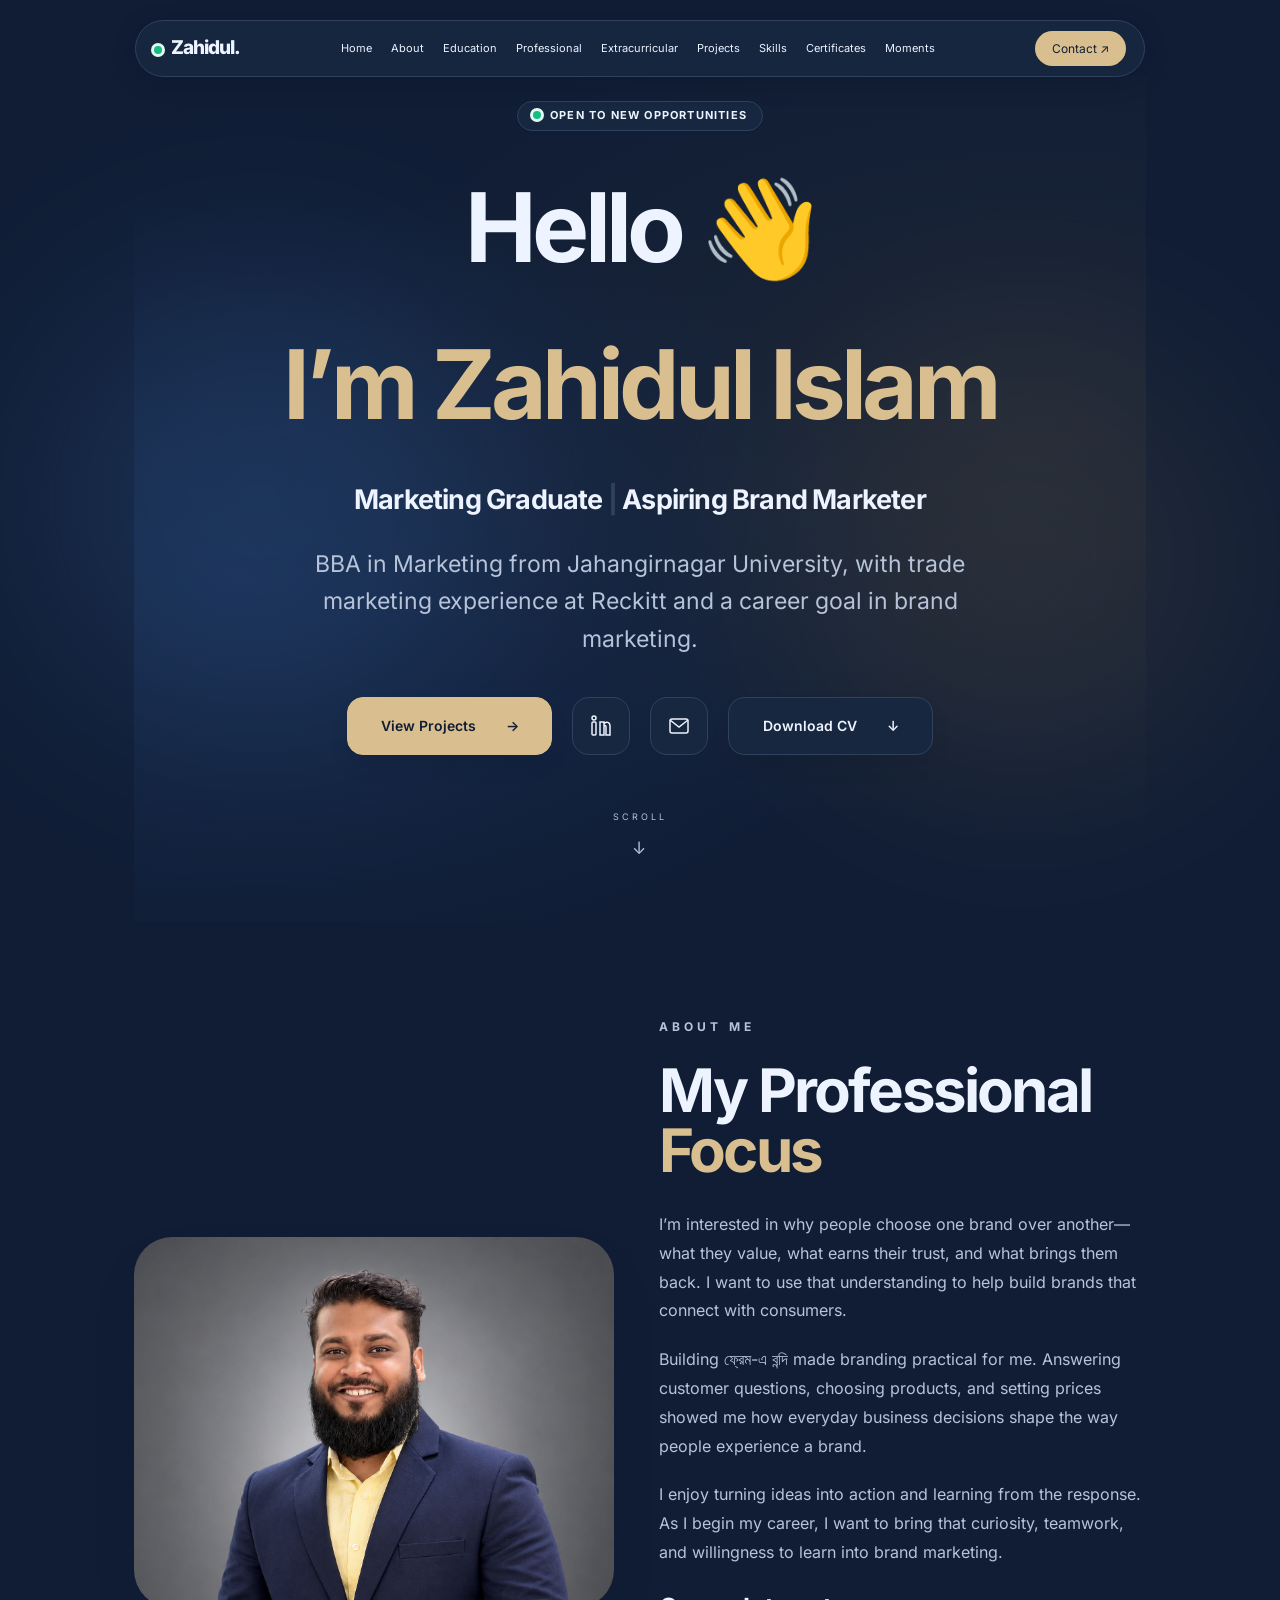
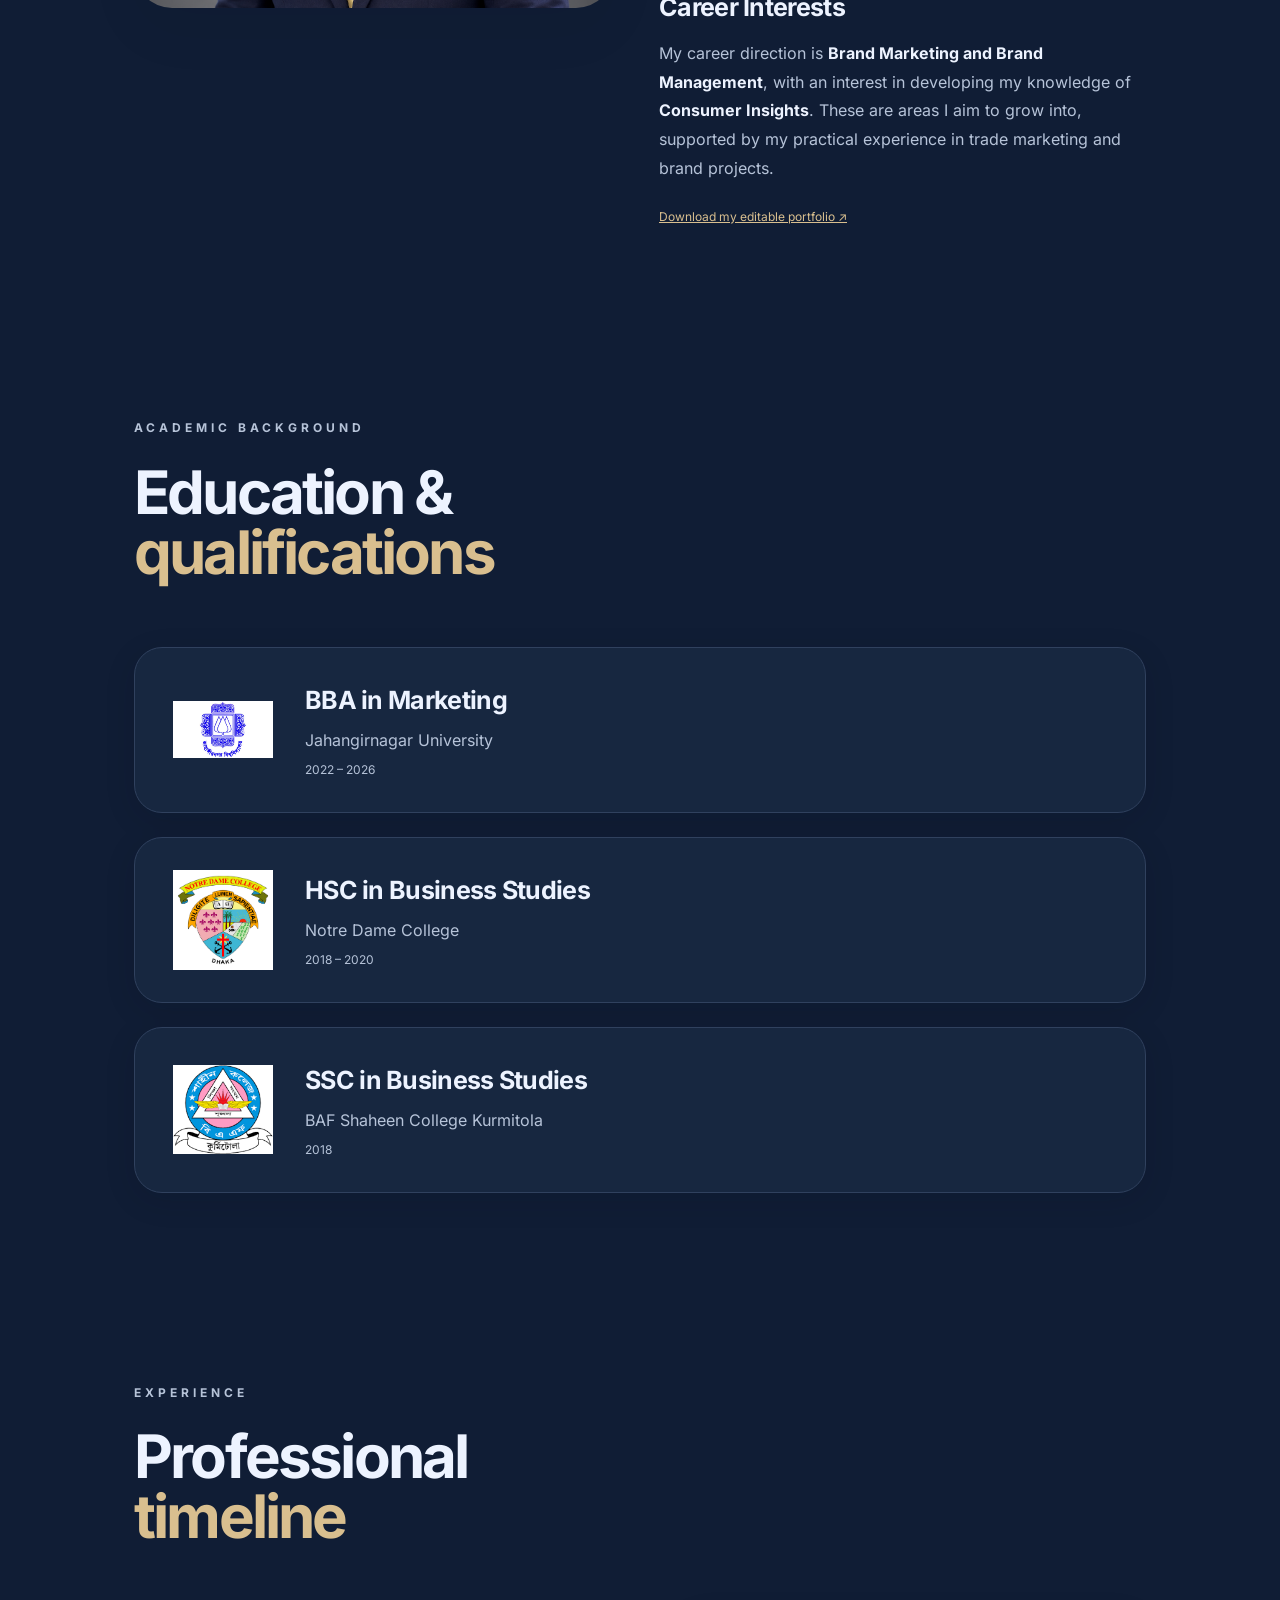
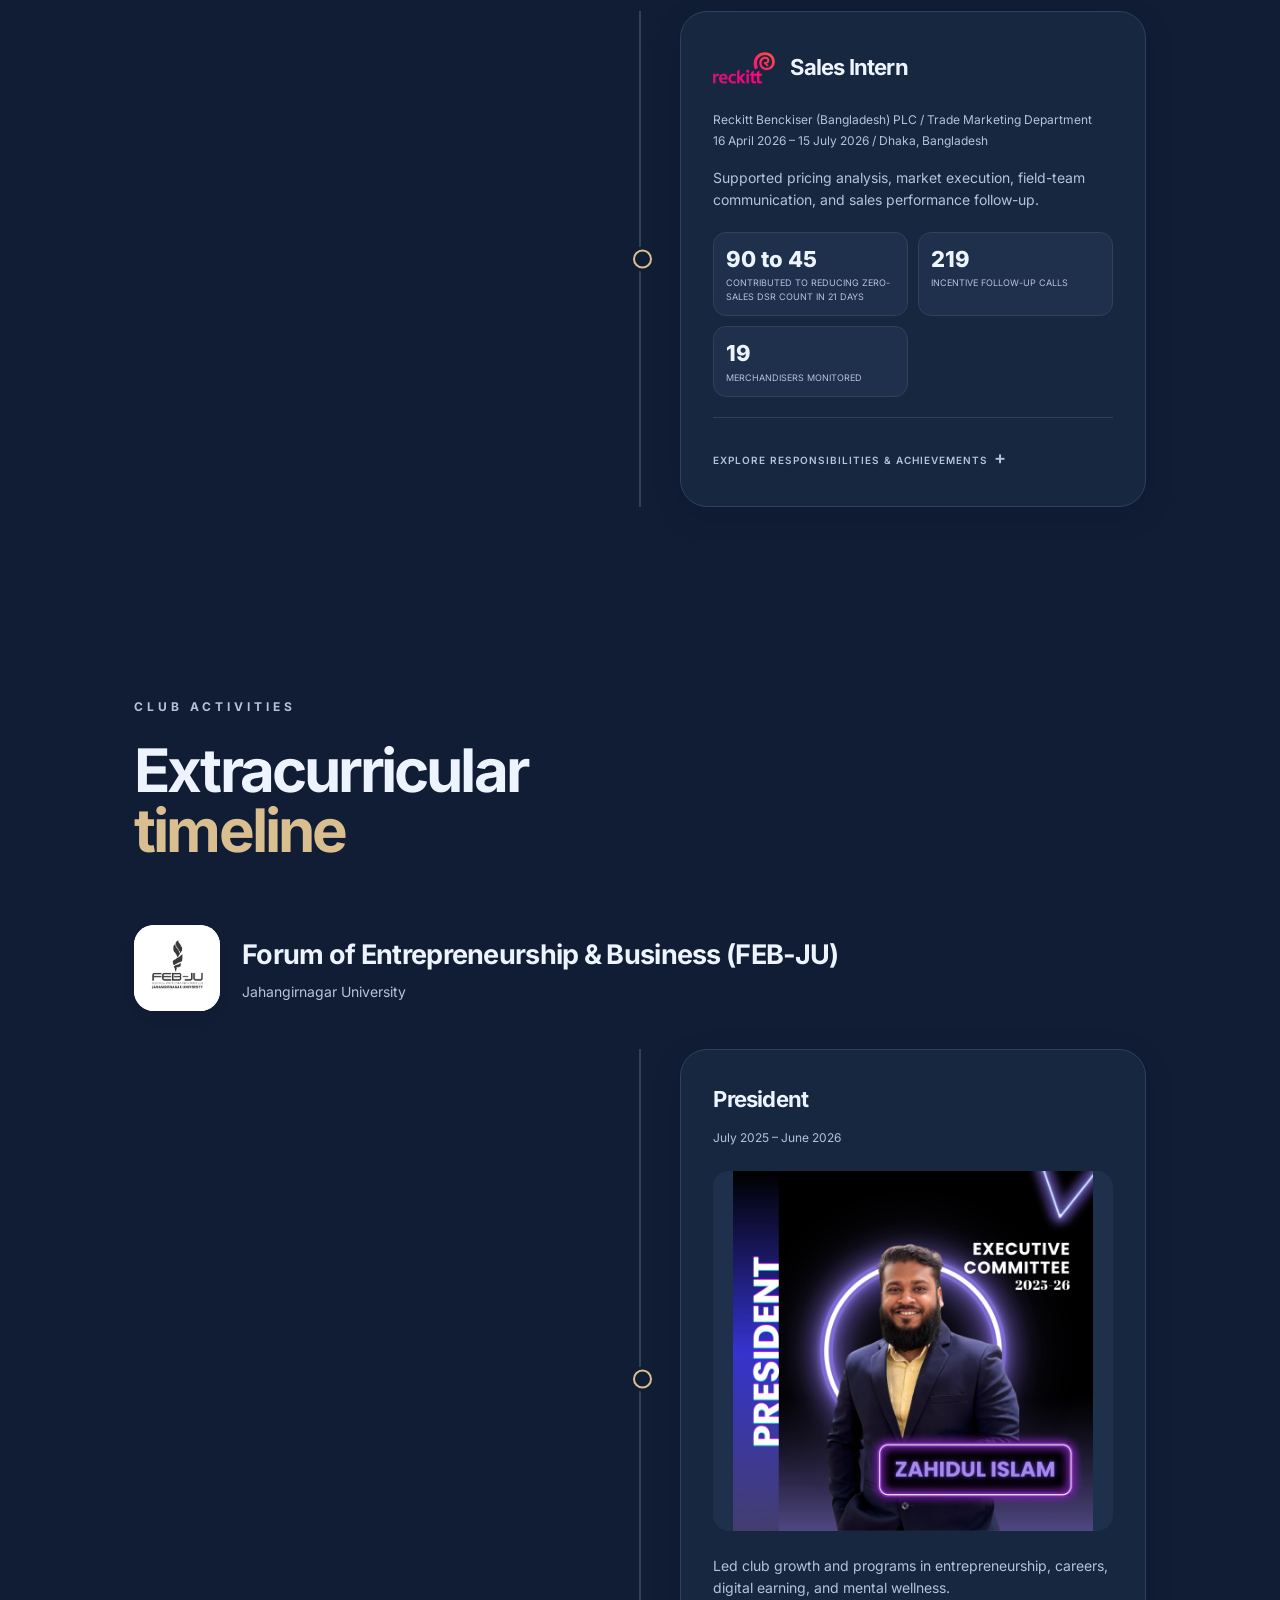
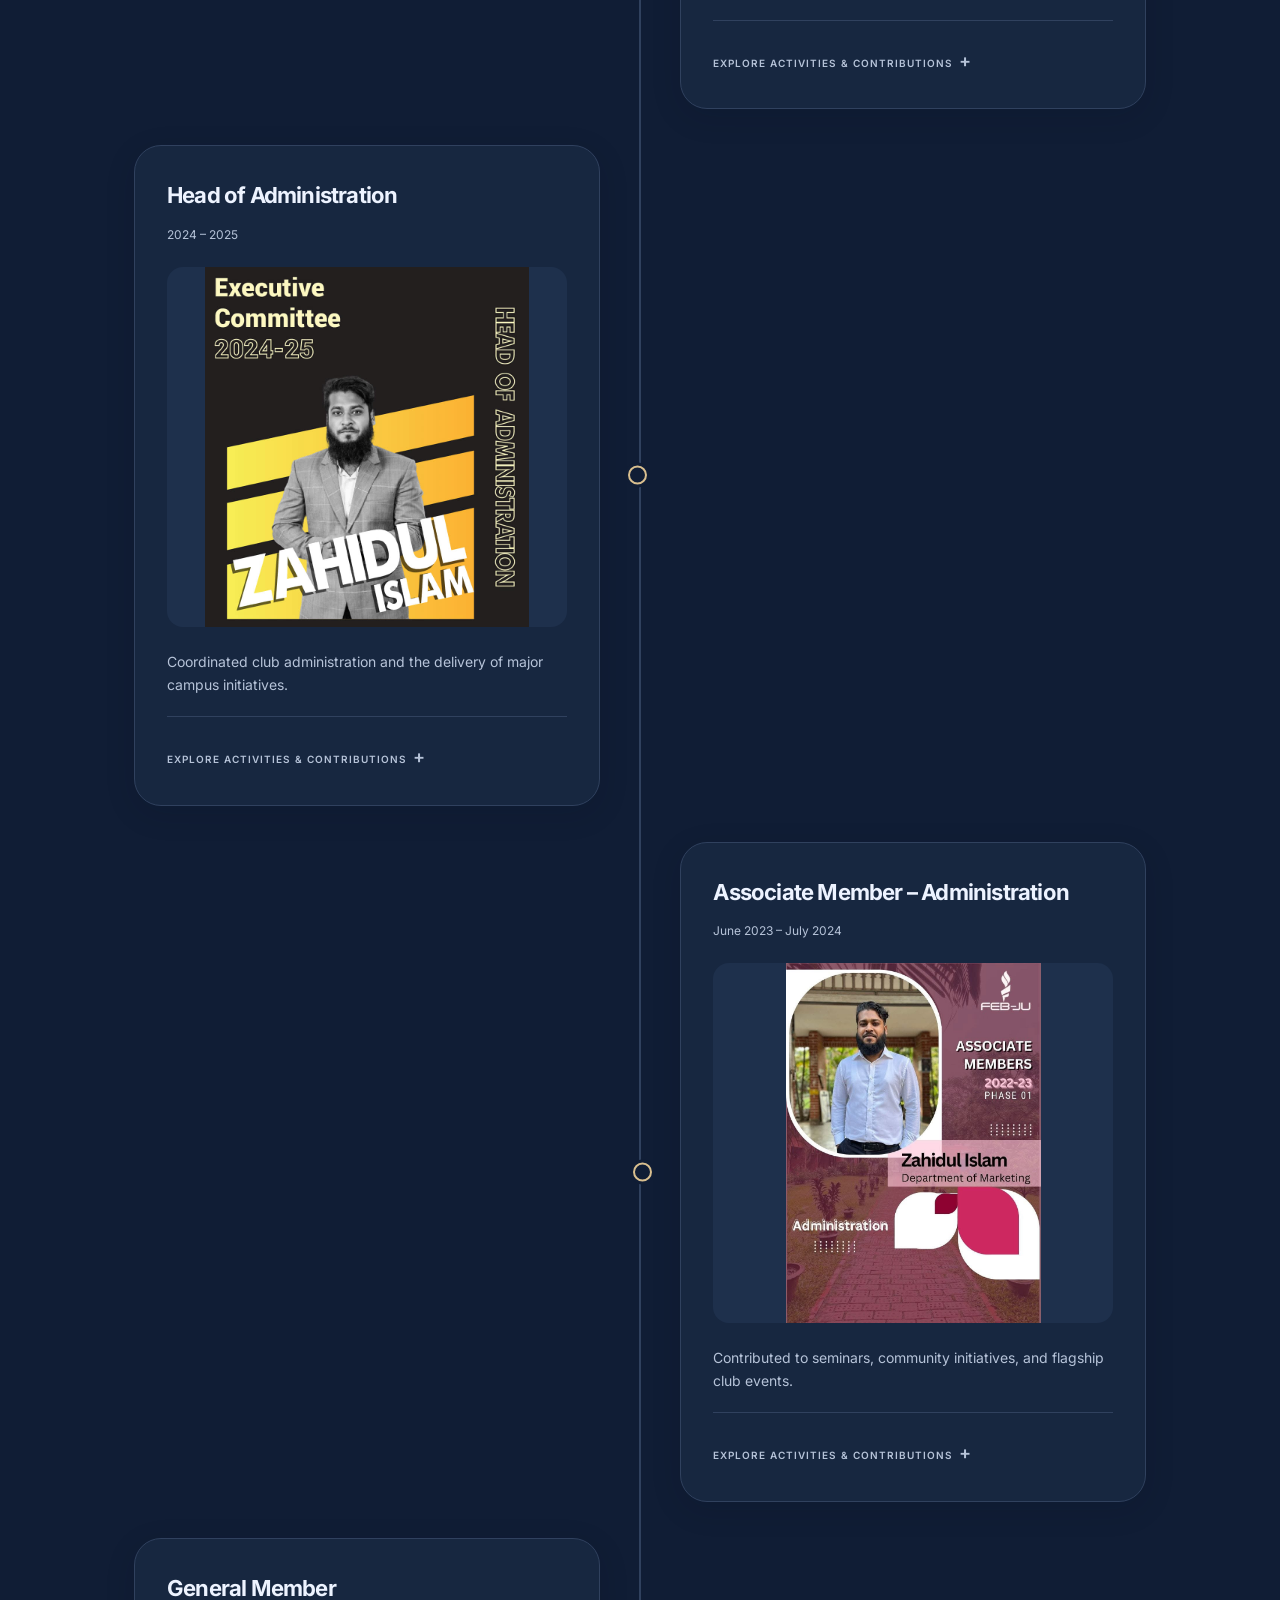
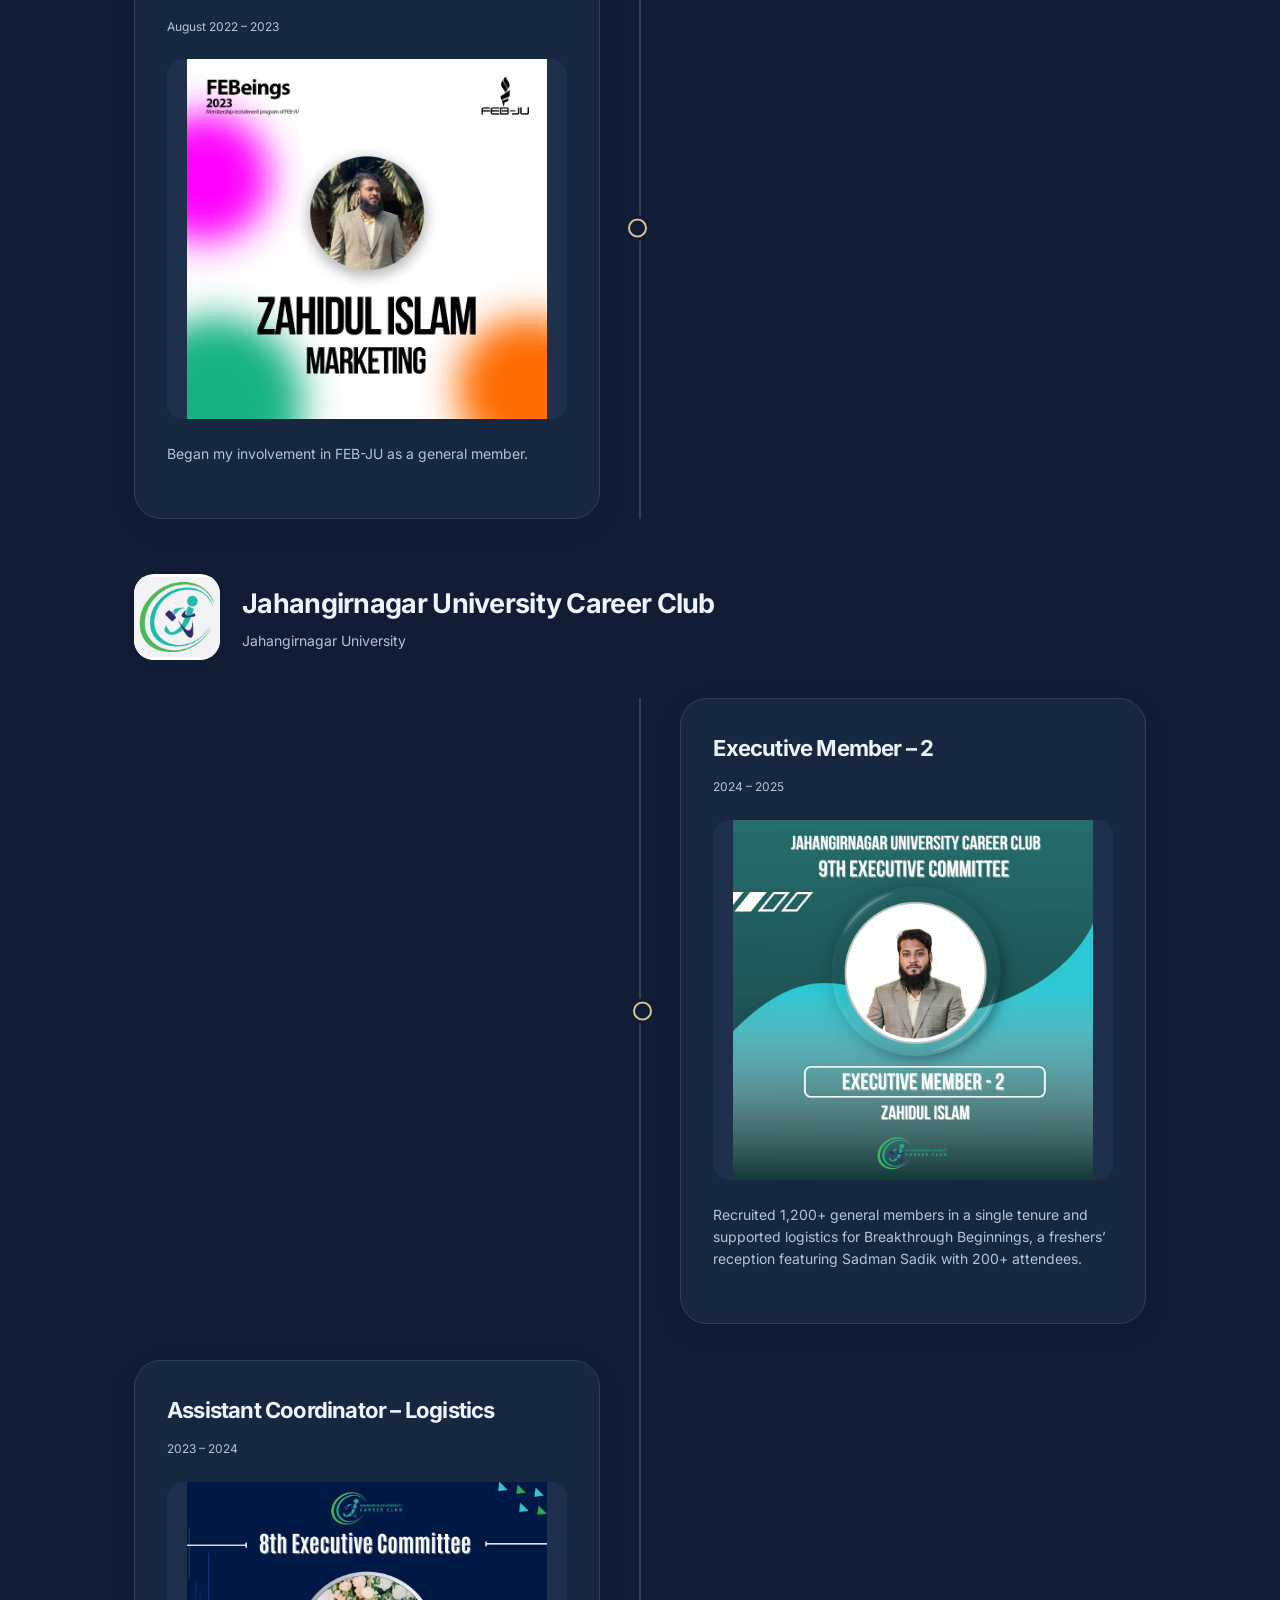
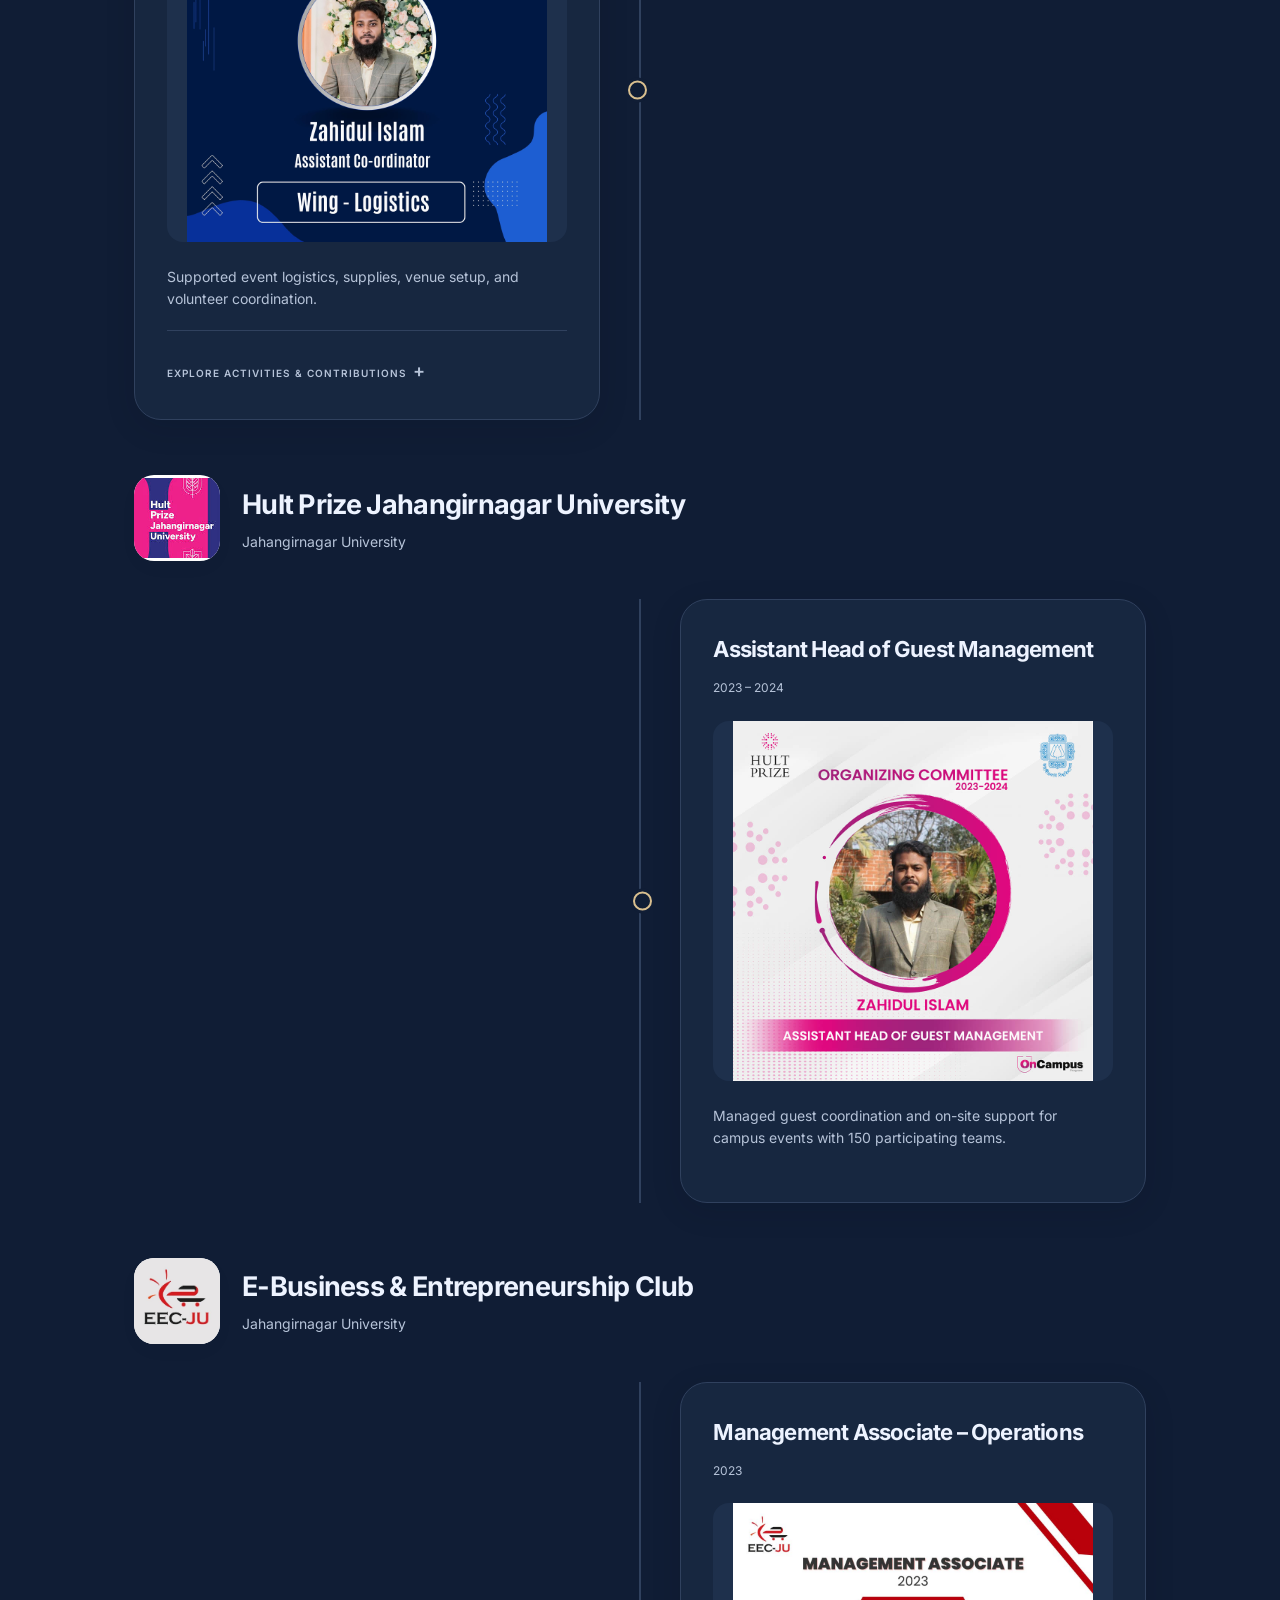
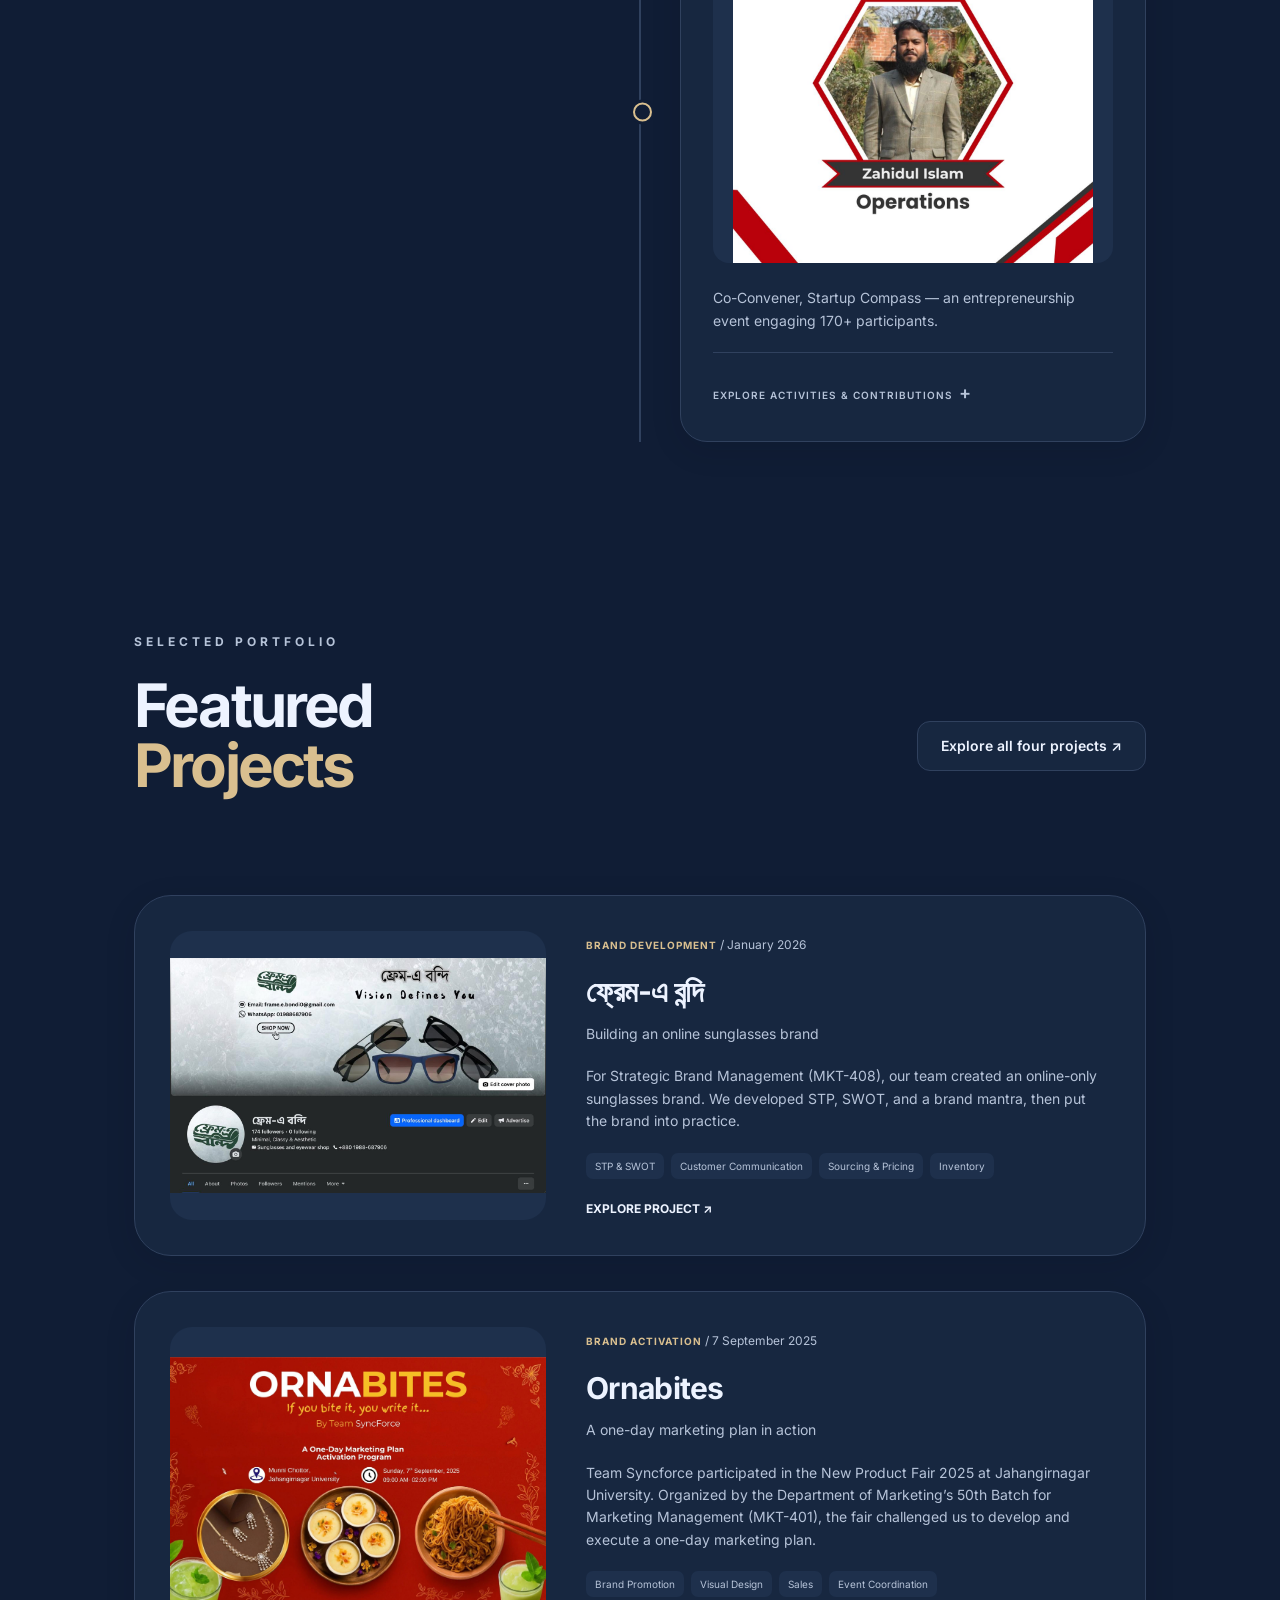
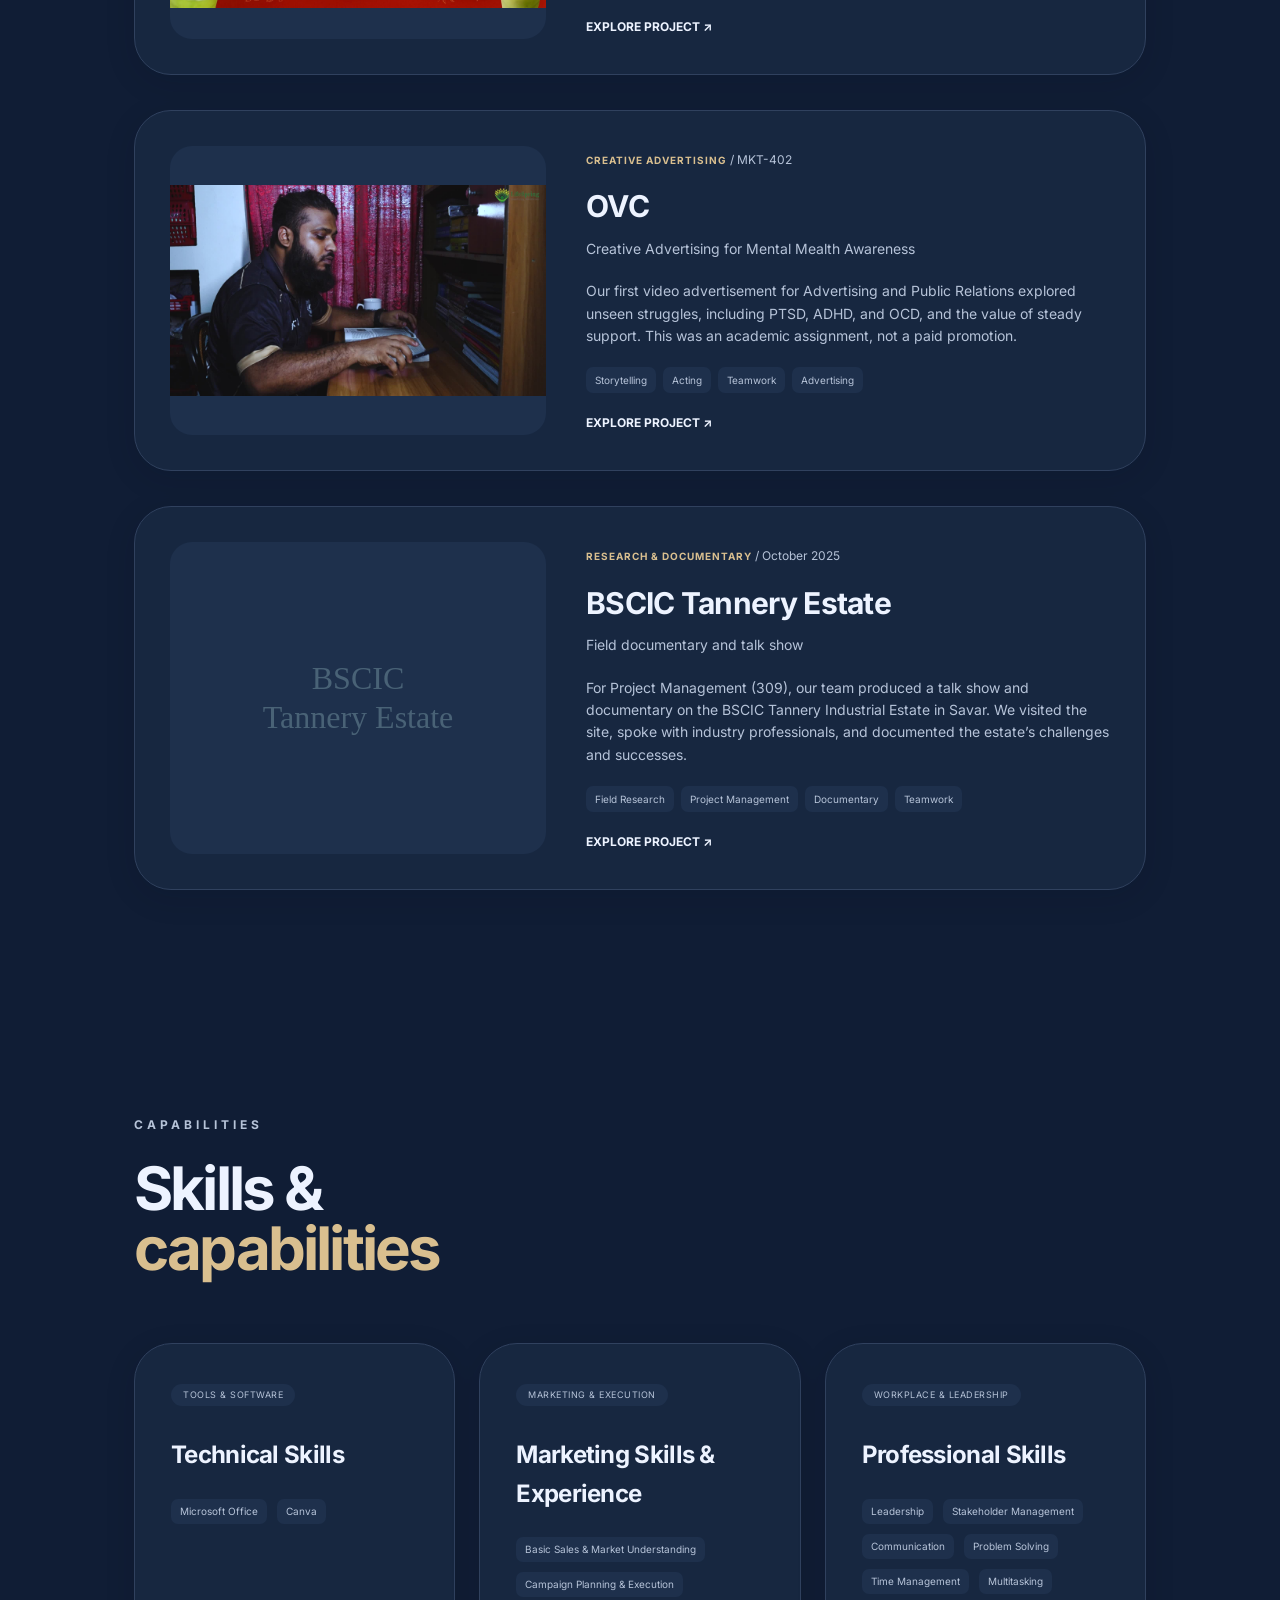
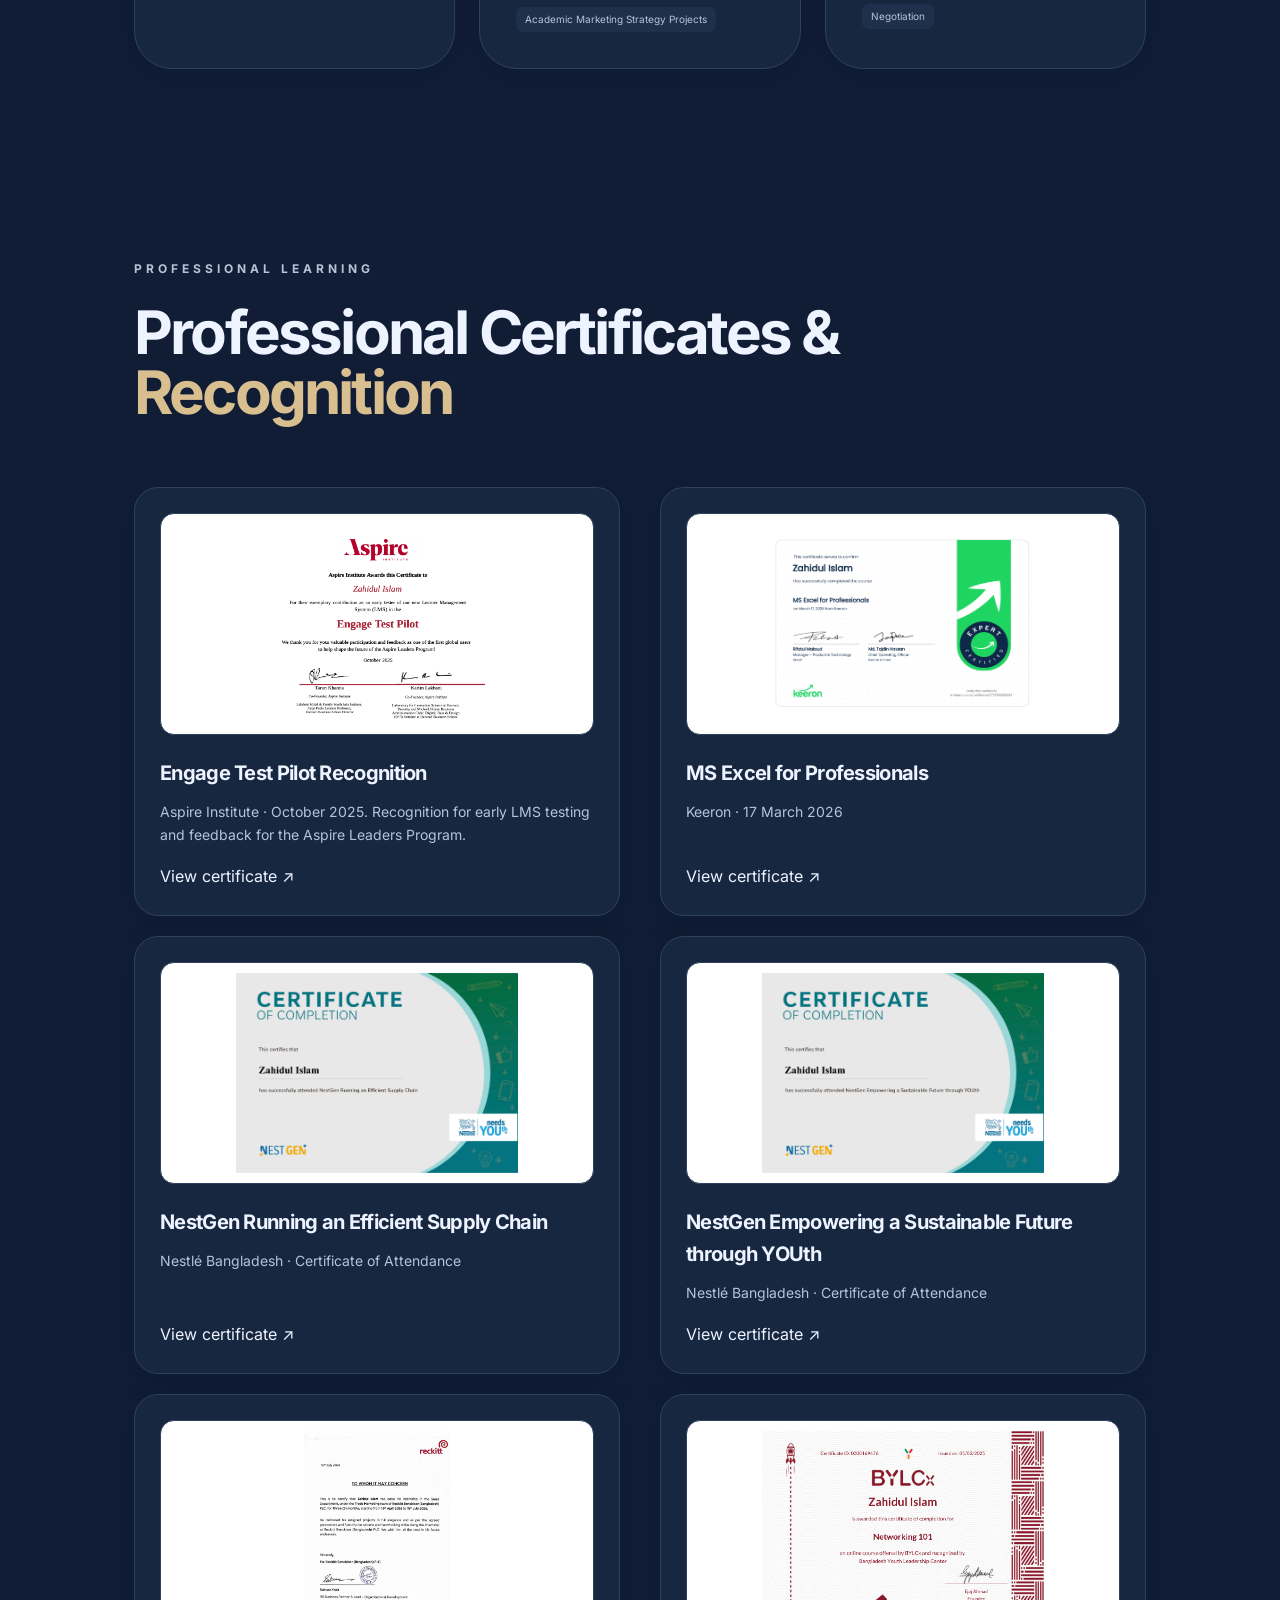
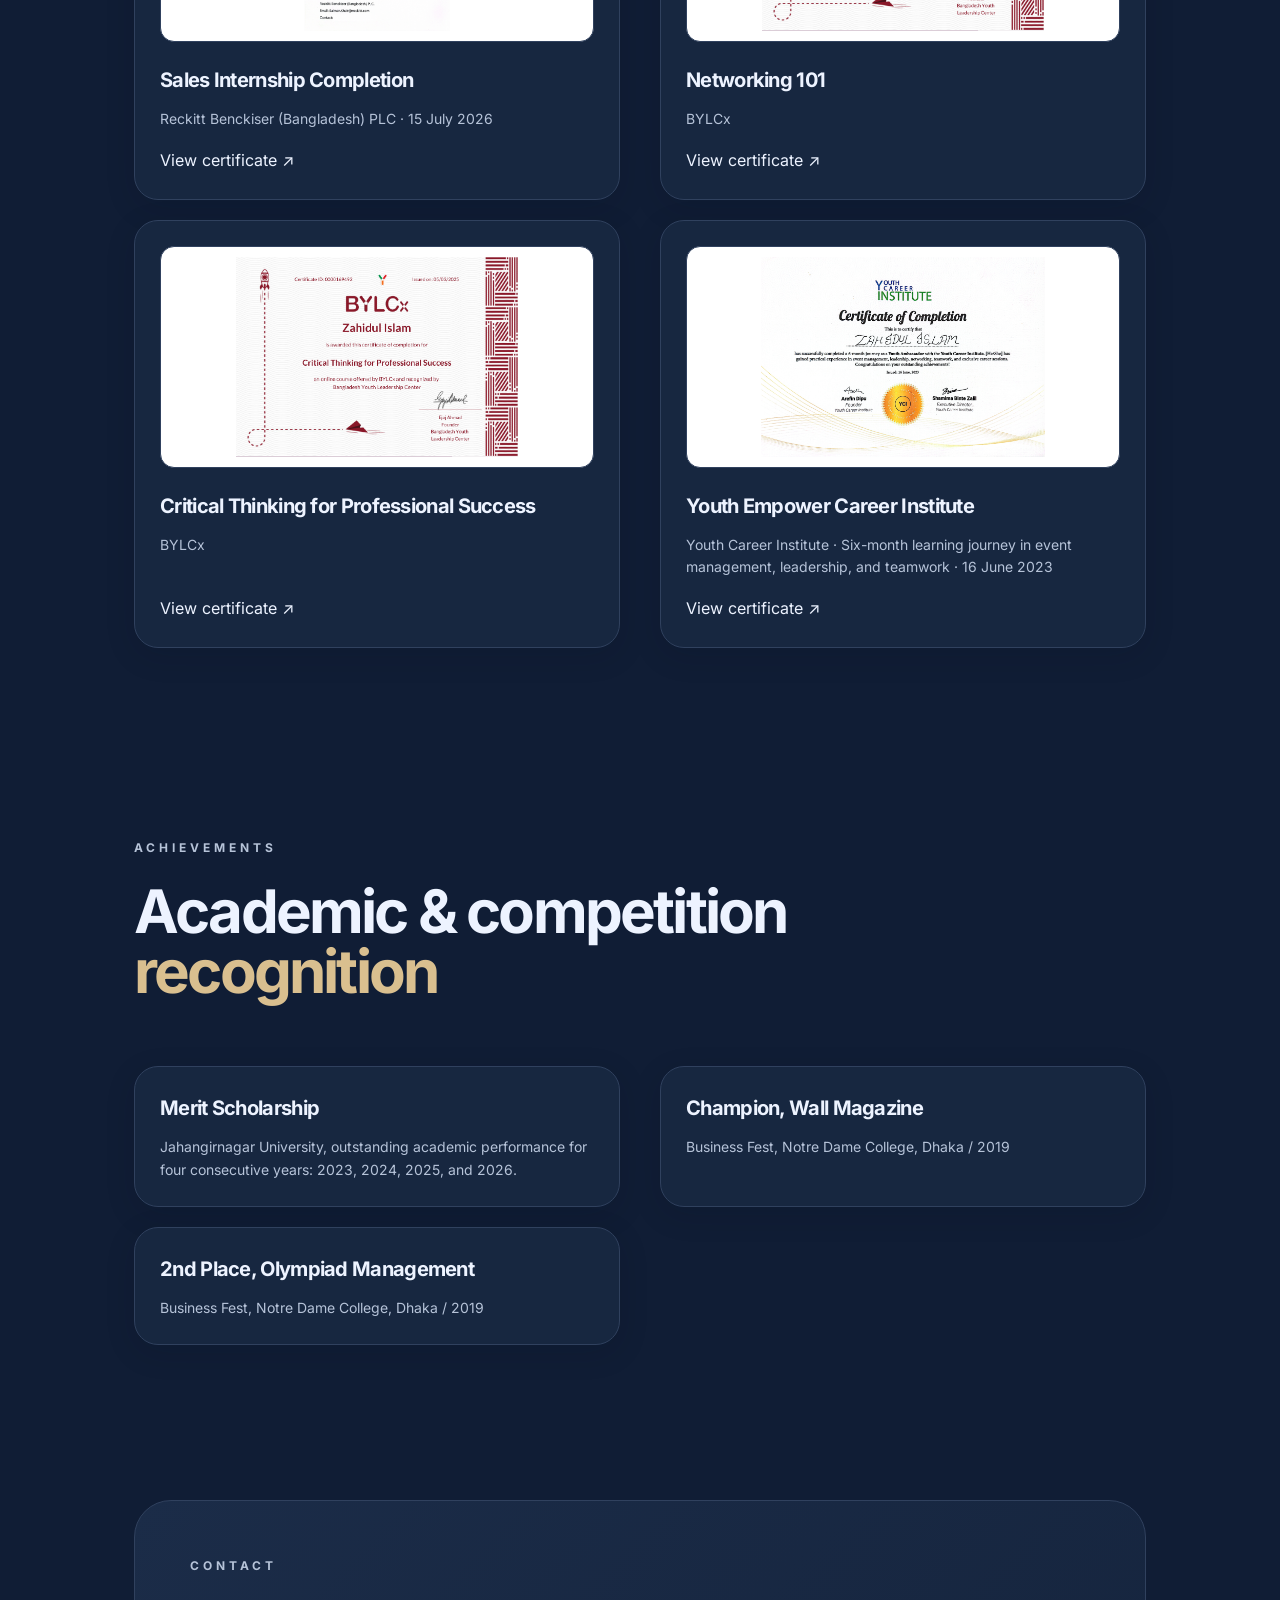
==== commit 115204c1: "Update index.html" ====
--- a/index.html
+++ b/index.html
@@ -9,7 +9,7 @@
 <article class="experience"><div class="role-heading"><img class="employer-logo" src="/assets/reckitt-logo.svg" alt="Reckitt logo" width="104" height="55"><h3>Sales Intern</h3></div><div class="meta">Reckitt Benckiser (Bangladesh) PLC / Trade Marketing Department<br>16 April 2026 – 15 July 2026 / Dhaka, Bangladesh</div><p class="lead">Supported pricing analysis, market execution, field-team communication, and sales performance follow-up.</p><div class="metrics"><div><strong>90 to 45</strong><small>CONTRIBUTED TO REDUCING ZERO-SALES DSR COUNT IN 21 DAYS</small></div><div><strong>219</strong><small>INCENTIVE FOLLOW-UP CALLS</small></div><div><strong>19</strong><small>MERCHANDISERS MONITORED</small></div></div><details><summary>Explore responsibilities &amp; achievements</summary><div class="responsibility-groups"><div class="responsibility-group"><h4>Pricing Analysis</h4><ul><li>Updated online competitor prices twice weekly to support pricing and market-positioning decisions.</li><li>Calculated Effective Trade Price after discounts and trade offers to support trade-pricing evaluation.</li></ul></div><div class="responsibility-group"><h4>Market Execution</h4><ul><li>Visited distribution houses and retail outlets to observe sales operations, target execution, retailer relationships, and market activities.</li><li>Maintained the CM Tracker to monitor 19 merchandisers, shelf space, and product placement across outlets.</li></ul></div><div class="responsibility-group"><h4>Field-Team Follow-up</h4><ul><li>Contributed to reducing the zero-sales DSR count from 90 to 45 within 21 days through follow-up.</li><li>Conducted 219 calls regarding DSR incentive awareness and performance achievement.</li></ul></div><div class="responsibility-group"><h4>Data Analysis</h4><ul><li>Updated Eco SKU mapping files by brand, variant, and pack size.</li><li>Analyzed population, household, income, and expenditure data using BBS Census and HIES datasets.</li></ul></div></div></details></article>
 </div></section>
 <section class="section" id="extracurricular"><div class="kicker">Club Activities</div><h2>Extracurricular <span>timeline</span></h2><div class="club-group" id="feb-ju"><div class="club-heading"><img class="club-logo" src="/assets/feb-logo.jpg" alt="FEB-JU club logo" width="1948" height="1948"><div><h3>Forum of Entrepreneurship & Business (FEB-JU)</h3><p>Jahangirnagar University</p></div></div><div class="timeline"><article class="experience"><h4>President</h4><div class="meta">July 2025 – June 2026</div><img class="feb-role-photo" src="/assets/feb-president-role.jpg" alt="Zahidul Islam, FEB-JU President appointment graphic" loading="lazy" width="1600" height="1600"><p class="lead">Led club growth and programs in entrepreneurship, careers, digital earning, and mental wellness.</p><details><summary>Explore activities & contributions</summary><ul class="activity-list"><li><strong>Interactive Cares Workshop</strong><br>Hosted a session with 150+ students on earning through game map creation.</li><li><strong>Business & Mental Wellness Seminar</strong><br>Organized with Grameen Digital Healthcare Solutions, engaging 80+ students.</li><li><strong>FUTUREMAKERS Roadshow</strong><br>Organized Grameenphone’s roadshow at Jahangirnagar University with 230+ participants.</li><li><strong>Food Carnival</strong><br>Organized stalls where 30+ students prepared and sold food, encouraging them to explore entrepreneurship.</li><li><strong>BizQ 2.0</strong><br>Directed competition planning and delivery for 230+ participants, including participant selection, final rounds on campus, and team operations.</li><li><strong>Club Expansion &amp; Student Engagement</strong><br>Brought in and integrated around 200 new members. Arranged sessions on career development, digital earning, and mental well-being to increase involvement and strengthen external connections.</li><li><strong>Career Ragging 2.0</strong><br>Led the team in organizing the event with partner Transform BD, connecting student ambitions with professional insights through speaker sessions, questions, and direct interaction.</li></ul></details></article><article class="experience"><h4>Head of Administration</h4><div class="meta">2024 – 2025</div><img class="feb-role-photo" src="/assets/feb-admin-role.jpg" alt="Zahidul Islam, FEB-JU Head of Administration appointment graphic" loading="lazy" width="864" height="960"><p class="lead">Coordinated club administration and the delivery of major campus initiatives.</p><details><summary>Explore activities & contributions</summary><ul class="activity-list"><li><strong>Anti-Discrimination Graffiti Project</strong><br>Convened a seven-day project, coordinating smooth execution and active student involvement.</li><li><strong>Food Carnival</strong><br>Organized an event with 30+ student-led stalls, later sponsored by Ahar.</li><li><strong>BRAC Bank Career Talk</strong><br>Organized the event for 350+ participants and facilitated on-campus interviews for 45+ students, with many advancing to the next stage.</li></ul></details></article><article class="experience"><h4>Associate Member – Administration</h4><div class="meta">June 2023 – July 2024</div><img class="feb-role-photo" src="/assets/feb-associate-role.jpg" alt="Zahidul Islam, FEB-JU Associate Member – Administration appointment graphic" loading="lazy" width="877" height="1240"><p class="lead">Contributed to seminars, community initiatives, and flagship club events.</p><details><summary>Explore activities & contributions</summary><ul class="activity-list"><li><strong>Freelancing Career Seminar</strong><br>Led a seminar with 60+ participants.</li><li><strong>Tree Plantation Drive</strong><br>Led an initiative that planted 30 trees.</li><li><strong>FEBx Edge</strong><br>Co-convened the five-day flagship event with 60+ participants per session, including the final and prize-giving.</li><li><strong>Shanta Securities Seminar</strong><br>Contributed as co-convener to a seminar with 300+ participants.</li></ul></details></article><article class="experience"><h4>General Member</h4><div class="meta">August 2022 – 2023</div><img class="feb-role-photo" src="/assets/feb-general-role.jpg" alt="Zahidul Islam, FEB-JU General Member appointment graphic" loading="lazy" width="1600" height="1600"><p class="lead">Began my involvement in FEB-JU as a general member.</p></article></div></div><div class="club-group" id="jucc"><div class="club-heading"><img class="club-logo" src="/assets/jucc-logo.jpg" alt="Jahangirnagar University Career Club logo" width="960" height="896"><div><h3>Jahangirnagar University Career Club</h3><p>Jahangirnagar University</p></div></div><div class="timeline"><article class="experience"><h4>Executive Member – 2</h4><div class="meta">2024 – 2025</div><img class="feb-role-photo" src="/assets/jucc-executive-role.jpg" alt="Zahidul Islam, JUCC Executive Member – 2 appointment graphic" loading="lazy" width="960" height="960"><p class="lead">Recruited 1,200+ general members in a single tenure and supported logistics for Breakthrough Beginnings, a freshers’ reception featuring Sadman Sadik with 200+ attendees.</p></article><article class="experience"><h4>Assistant Coordinator – Logistics</h4><div class="meta">2023 – 2024</div><img class="feb-role-photo" src="/assets/jucc-logistics-role.jpg" alt="Zahidul Islam, JUCC Assistant Coordinator, Logistics Wing appointment graphic" loading="lazy" width="2048" height="2048"><p class="lead">Supported event logistics, supplies, venue setup, and volunteer coordination.</p><details><summary>Explore activities & contributions</summary><ul class="activity-list"><li>Coordinated logistics and operational arrangements for BBQ events, ensuring smooth execution.</li><li>Managed event supplies, resource allocation, and distribution based on demand.</li><li>Supported venue decoration, setup, and overall event organization.</li><li>Coordinated with team members to ensure timely delivery of necessary materials and supplies.</li><li>Assisted in volunteer recruitment and coordination to ensure adequate volunteer support for event activities.</li><li>Collaborated with the team to maintain operational efficiency and deliver successful events.</li></ul></details></article></div></div><div class="club-group" id="hult-prize"><div class="club-heading"><img class="club-logo" src="/assets/hult-logo.jpeg" alt="Hult Prize Jahangirnagar University logo" width="160" height="148"><div><h3>Hult Prize Jahangirnagar University</h3><p>Jahangirnagar University</p></div></div><div class="timeline"><article class="experience"><h4>Assistant Head of Guest Management</h4><div class="meta">2023 – 2024</div><img class="feb-role-photo" src="/assets/hult-guest-management-role.jpg" alt="Zahidul Islam, Hult Prize Assistant Head of Guest Management appointment graphic" loading="lazy" width="960" height="960"><p class="lead">Managed guest coordination and on-site support for campus events with 150 participating teams.</p></article></div></div><div class="club-group" id="eec-ju"><div class="club-heading"><img class="club-logo" src="/assets/eec-logo-v2.jpeg" alt="E-Business & Entrepreneurship Club, Jahangirnagar University logo" width="447" height="447"><div><h3>E-Business & Entrepreneurship Club</h3><p>Jahangirnagar University</p></div></div><div class="timeline"><article class="experience"><h4>Management Associate – Operations</h4><div class="meta">2023</div><img class="feb-role-photo" src="/assets/eec-operations-role.jpg" alt="Zahidul Islam, EEC-JU Management Associate, Operations appointment graphic" loading="lazy" width="1080" height="1080"><p class="lead">Co-Convener, Startup Compass — an entrepreneurship event engaging 170+ participants.</p><details><summary>Explore activities & contributions</summary><h5>Co-Convener | Entrepreneurship Event (Startup Compass)</h5><ul class="activity-list"><li>Co-organized an entrepreneurship-focused event that engaged 170+ participants, promoting startup awareness and student involvement in entrepreneurship.</li><li>Coordinated event planning, logistics, and execution to ensure a smooth experience for 170+ attendees.</li><li>Contributed to speaker session planning and audience engagement on startup opportunities, challenges, and career mentorship.</li><li>Collaborated with the organizing team to drive student outreach, event promotion, and participant engagement.</li></ul></details></article></div></div></section>
-<section class="section" id="projects"><div class="heading-row"><div><div class="kicker">Selected Portfolio</div><h2>Featured <span>Projects</span></h2></div><a class="btn secondary" href="/works/">Explore all four projects ↗</a></div><article class="project" data-category="Brand Development" data-search="ফ্রেম-এ বন্দি building an online sunglasses brand for strategic brand management (mkt-408), our team created an online-only sunglasses brand. we developed stp, swot, and a brand mantra, then put the brand into practice. stp &amp; swot customer communication sourcing &amp; pricing inventory"><a class="visual " href="/work/frame-e-bondi/"><img src="/assets/frame-brand.jpg" alt="Building an online sunglasses brand" loading="lazy" width="1280" height="800"></a><div><span class="category">Brand Development</span><span class="meta"> / January 2026</span><h3><a href="/work/frame-e-bondi/">ফ্রেম-এ বন্দি</a></h3><p>Building an online sunglasses brand</p><p>For Strategic Brand Management (MKT-408), our team created an online-only sunglasses brand. We developed STP, SWOT, and a brand mantra, then put the brand into practice.</p><div class="tags"><span>STP & SWOT</span><span>Customer Communication</span><span>Sourcing & Pricing</span><span>Inventory</span></div><a class="more" href="/work/frame-e-bondi/">EXPLORE PROJECT ↗</a></div></article><article class="project" data-category="Brand Activation" data-search="ornabites a one-day marketing plan in action team syncforce participated in the new product fair 2025 at jahangirnagar university. organized by the department of marketing’s 50th batch for marketing management (mkt-401), the fair challenged us to develop and execute a one-day marketing plan. brand promotion visual design sales event coordination"><a class="visual" href="/work/ornabites/"><img src="/assets/ornabites-poster.jpeg" alt="Ornabites promotional poster by Team Syncforce" loading="lazy" width="2048" height="1367"></a><div><span class="category">Brand Activation</span><span class="meta"> / 7 September 2025</span><h3><a href="/work/ornabites/">Ornabites</a></h3><p>A one-day marketing plan in action</p><p>Team Syncforce participated in the New Product Fair 2025 at Jahangirnagar University. Organized by the Department of Marketing’s 50th Batch for Marketing Management (MKT-401), the fair challenged us to develop and execute a one-day marketing plan.</p><div class="tags"><span>Brand Promotion</span><span>Visual Design</span><span>Sales</span><span>Event Coordination</span></div><a class="more" href="/work/ornabites/">EXPLORE PROJECT ↗</a></div></article><article class="project" data-category="Creative Advertising" data-search="advertisement mental health awareness ovc our first video advertisement for advertising and public relations explored unseen struggles, including ptsd, adhd, and ocd, and the value of steady support. this was an academic assignment, not a paid promotion. storytelling acting teamwork advertising"><a class="visual " href="/work/awareness-ad/"><img src="/assets/ad-still.jpg" alt="Mental health awareness advertisement" loading="lazy" width="1920" height="1080"></a><div><span class="category">Creative Advertising</span><span class="meta"> / MKT-402</span><h3><a href="/work/awareness-ad/">ovc</a></h3><p>creative advertising for mental health awareness</p><p>Our first video advertisement for Advertising and Public Relations explored unseen struggles, including PTSD, ADHD, and OCD, and the value of steady support. This was an academic assignment, not a paid promotion.</p><div class="tags"><span>Storytelling</span><span>Acting</span><span>Teamwork</span><span>Advertising</span></div><a class="more" href="/work/awareness-ad/">EXPLORE PROJECT ↗</a></div></article><article class="project" data-category="Research & Documentary" data-search="bscic tannery estate field documentary and talk show for project management (309), our team produced a talk show and documentary on the bscic tannery industrial estate in savar. we visited the site, spoke with industry professionals, and documented the estate’s challenges and successes. field research project management documentary teamwork"><a class="visual word doc" href="/work/bscic-documentary/">BSCIC<br>Tannery Estate</a><div><span class="category">Research & Documentary</span><span class="meta"> / October 2025</span><h3><a href="/work/bscic-documentary/">BSCIC Tannery Estate</a></h3><p>Field documentary and talk show</p><p>For Project Management (309), our team produced a talk show and documentary on the BSCIC Tannery Industrial Estate in Savar. We visited the site, spoke with industry professionals, and documented the estate’s challenges and successes.</p><div class="tags"><span>Field Research</span><span>Project Management</span><span>Documentary</span><span>Teamwork</span></div><a class="more" href="/work/bscic-documentary/">EXPLORE PROJECT ↗</a></div></article></section>
+<section class="section" id="projects"><div class="heading-row"><div><div class="kicker">Selected Portfolio</div><h2>Featured <span>Projects</span></h2></div><a class="btn secondary" href="/works/">Explore all four projects ↗</a></div><article class="project" data-category="Brand Development" data-search="ফ্রেম-এ বন্দি building an online sunglasses brand for strategic brand management (mkt-408), our team created an online-only sunglasses brand. we developed stp, swot, and a brand mantra, then put the brand into practice. stp &amp; swot customer communication sourcing &amp; pricing inventory"><a class="visual " href="/work/frame-e-bondi/"><img src="/assets/frame-brand.jpg" alt="Building an online sunglasses brand" loading="lazy" width="1280" height="800"></a><div><span class="category">Brand Development</span><span class="meta"> / January 2026</span><h3><a href="/work/frame-e-bondi/">ফ্রেম-এ বন্দি</a></h3><p>Building an online sunglasses brand</p><p>For Strategic Brand Management (MKT-408), our team created an online-only sunglasses brand. We developed STP, SWOT, and a brand mantra, then put the brand into practice.</p><div class="tags"><span>STP & SWOT</span><span>Customer Communication</span><span>Sourcing & Pricing</span><span>Inventory</span></div><a class="more" href="/work/frame-e-bondi/">EXPLORE PROJECT ↗</a></div></article><article class="project" data-category="Brand Activation" data-search="ornabites a one-day marketing plan in action team syncforce participated in the new product fair 2025 at jahangirnagar university. organized by the department of marketing’s 50th batch for marketing management (mkt-401), the fair challenged us to develop and execute a one-day marketing plan. brand promotion visual design sales event coordination"><a class="visual" href="/work/ornabites/"><img src="/assets/ornabites-poster.jpeg" alt="Ornabites promotional poster by Team Syncforce" loading="lazy" width="2048" height="1367"></a><div><span class="category">Brand Activation</span><span class="meta"> / 7 September 2025</span><h3><a href="/work/ornabites/">Ornabites</a></h3><p>A one-day marketing plan in action</p><p>Team Syncforce participated in the New Product Fair 2025 at Jahangirnagar University. Organized by the Department of Marketing’s 50th Batch for Marketing Management (MKT-401), the fair challenged us to develop and execute a one-day marketing plan.</p><div class="tags"><span>Brand Promotion</span><span>Visual Design</span><span>Sales</span><span>Event Coordination</span></div><a class="more" href="/work/ornabites/">EXPLORE PROJECT ↗</a></div></article><article class="project" data-category="Creative Advertising" data-search="advertisement mental health awareness ovc our first video advertisement for advertising and public relations explored unseen struggles, including ptsd, adhd, and ocd, and the value of steady support. this was an academic assignment, not a paid promotion. storytelling acting teamwork advertising"><a class="visual " href="/work/awareness-ad/"><img src="/assets/ad-still.jpg" alt="Mental health awareness advertisement" loading="lazy" width="1920" height="1080"></a><div><span class="category">Creative Advertising</span><span class="meta"> / MKT-402</span><h3><a href="/work/awareness-ad/">OVC</a></h3><p>Creative Advertising for Mental Mealth Awareness</p><p>Our first video advertisement for Advertising and Public Relations explored unseen struggles, including PTSD, ADHD, and OCD, and the value of steady support. This was an academic assignment, not a paid promotion.</p><div class="tags"><span>Storytelling</span><span>Acting</span><span>Teamwork</span><span>Advertising</span></div><a class="more" href="/work/awareness-ad/">EXPLORE PROJECT ↗</a></div></article><article class="project" data-category="Research & Documentary" data-search="bscic tannery estate field documentary and talk show for project management (309), our team produced a talk show and documentary on the bscic tannery industrial estate in savar. we visited the site, spoke with industry professionals, and documented the estate’s challenges and successes. field research project management documentary teamwork"><a class="visual word doc" href="/work/bscic-documentary/">BSCIC<br>Tannery Estate</a><div><span class="category">Research & Documentary</span><span class="meta"> / October 2025</span><h3><a href="/work/bscic-documentary/">BSCIC Tannery Estate</a></h3><p>Field documentary and talk show</p><p>For Project Management (309), our team produced a talk show and documentary on the BSCIC Tannery Industrial Estate in Savar. We visited the site, spoke with industry professionals, and documented the estate’s challenges and successes.</p><div class="tags"><span>Field Research</span><span>Project Management</span><span>Documentary</span><span>Teamwork</span></div><a class="more" href="/work/bscic-documentary/">EXPLORE PROJECT ↗</a></div></article></section>
 <section class="section" id="skills"><div class="kicker">Capabilities</div><h2>Skills & <span>capabilities</span></h2><div class="skills"><div><h3>Technical Skills</h3><div class="tags"><span>Microsoft Office</span><span>Canva</span></div></div><div><h3>Marketing Skills &amp; Experience</h3><div class="tags"><span>Basic Sales &amp; Market Understanding</span><span>Campaign Planning &amp; Execution</span><span>Academic Marketing Strategy Projects</span></div></div><div><h3>Professional Skills</h3><div class="tags"><span>Leadership</span><span>Stakeholder Management</span><span>Communication</span><span>Problem Solving</span><span>Time Management</span><span>Multitasking</span><span>Negotiation</span></div></div></div></section>
 
 <section class="section" id="certificates"><div class="kicker">Professional Learning</div><h2>Professional Certificates &amp; <span>Recognition</span></h2><div class="certificates certificate-gallery"><div class="certificate-card"><a class="certificate-preview" href="/assets/aspire-engage-test-pilot.png" target="_blank" rel="noopener" aria-label="Open Engage Test Pilot Recognition"><img src="/assets/aspire-engage-test-pilot.png" alt="Engage Test Pilot Recognition certificate awarded to Zahidul Islam" loading="lazy" width="1520" height="1406"></a><h3>Engage Test Pilot Recognition</h3><p>Aspire Institute · October 2025. Recognition for early LMS testing and feedback for the Aspire Leaders Program.</p><a class="more" href="/assets/aspire-engage-test-pilot.png" target="_blank" rel="noopener">View certificate ↗</a></div><div class="certificate-card"><a class="certificate-preview" href="/assets/excel-certificate.pdf" target="_blank" rel="noopener" aria-label="Open MS Excel for Professionals"><img src="/assets/excel-certificate.png" alt="MS Excel for Professionals certificate awarded to Zahidul Islam" loading="lazy" width="1263" height="893"></a><h3>MS Excel for Professionals</h3><p>Keeron · 17 March 2026</p><a class="more" href="/assets/excel-certificate.pdf" target="_blank" rel="noopener">View certificate ↗</a></div><div class="certificate-card"><a class="certificate-preview" href="/assets/nestgen-supply-chain.pdf" target="_blank" rel="noopener" aria-label="Open NestGen Running an Efficient Supply Chain"><img src="/assets/nestgen-supply-chain.png" alt="NestGen Running an Efficient Supply Chain certificate awarded to Zahidul Islam" loading="lazy" width="1263" height="893"></a><h3>NestGen Running an Efficient Supply Chain</h3><p>Nestlé Bangladesh · Certificate of Attendance</p><a class="more" href="/assets/nestgen-supply-chain.pdf" target="_blank" rel="noopener">View certificate ↗</a></div><div class="certificate-card"><a class="certificate-preview" href="/assets/nestgen-sustainability.pdf" target="_blank" rel="noopener" aria-label="Open NestGen Empowering a Sustainable Future through YOUth"><img src="/assets/nestgen-sustainability.png" alt="NestGen Empowering a Sustainable Future through YOUth certificate awarded to Zahidul Islam" loading="lazy" width="1263" height="893"></a><h3>NestGen Empowering a Sustainable Future through YOUth</h3><p>Nestlé Bangladesh · Certificate of Attendance</p><a class="more" href="/assets/nestgen-sustainability.pdf" target="_blank" rel="noopener">View certificate ↗</a></div><div class="certificate-card"><a class="certificate-preview" href="/assets/reckitt-certificate-redacted.png" target="_blank" rel="noopener" aria-label="Open Reckitt sales internship completion certificate"><img src="/assets/reckitt-certificate-redacted.png" alt="Reckitt sales internship completion certificate for Zahidul Islam, contact number redacted" loading="lazy" width="1075" height="1464"></a><h3>Sales Internship Completion</h3><p>Reckitt Benckiser (Bangladesh) PLC · 15 July 2026</p><a class="more" href="/assets/reckitt-certificate-redacted.png" target="_blank" rel="noopener">View certificate ↗</a></div><div class="certificate-card"><a class="certificate-preview" href="/assets/certificate-gallery-new-8.png" target="_blank" rel="noopener" aria-label="Open Networking 101 certificate"><img src="/assets/certificate-gallery-new-8.png" alt="Networking 101 certificate for Zahidul Islam" loading="lazy" width="935" height="665"></a><h3>Networking 101</h3><p>BYLCx</p><a class="more" href="/assets/certificate-gallery-new-8.png" target="_blank" rel="noopener">View certificate ↗</a></div><div class="certificate-card"><a class="certificate-preview" href="/assets/certificate-gallery-new-9.png" target="_blank" rel="noopener" aria-label="Open Critical Thinking for Professional Success certificate"><img src="/assets/certificate-gallery-new-9.png" alt="Critical Thinking for Professional Success certificate for Zahidul Islam" loading="lazy" width="935" height="665"></a><h3>Critical Thinking for Professional Success</h3><p>BYLCx</p><a class="more" href="/assets/certificate-gallery-new-9.png" target="_blank" rel="noopener">View certificate ↗</a></div><div class="certificate-card"><a class="certificate-preview" href="/assets/certificate-gallery-new-4.png" target="_blank" rel="noopener" aria-label="Open Youth Empower Career Institute certificate"><img src="/assets/certificate-gallery-new-4.png" alt="Youth Empower Career Institute certificate for Zahidul Islam" loading="lazy" width="1108" height="778"></a><h3>Youth Empower Career Institute</h3><p>Youth Career Institute · Six-month learning journey in event management, leadership, and teamwork · 16 June 2023</p><a class="more" href="/assets/certificate-gallery-new-4.png" target="_blank" rel="noopener">View certificate ↗</a></div></div></section>
